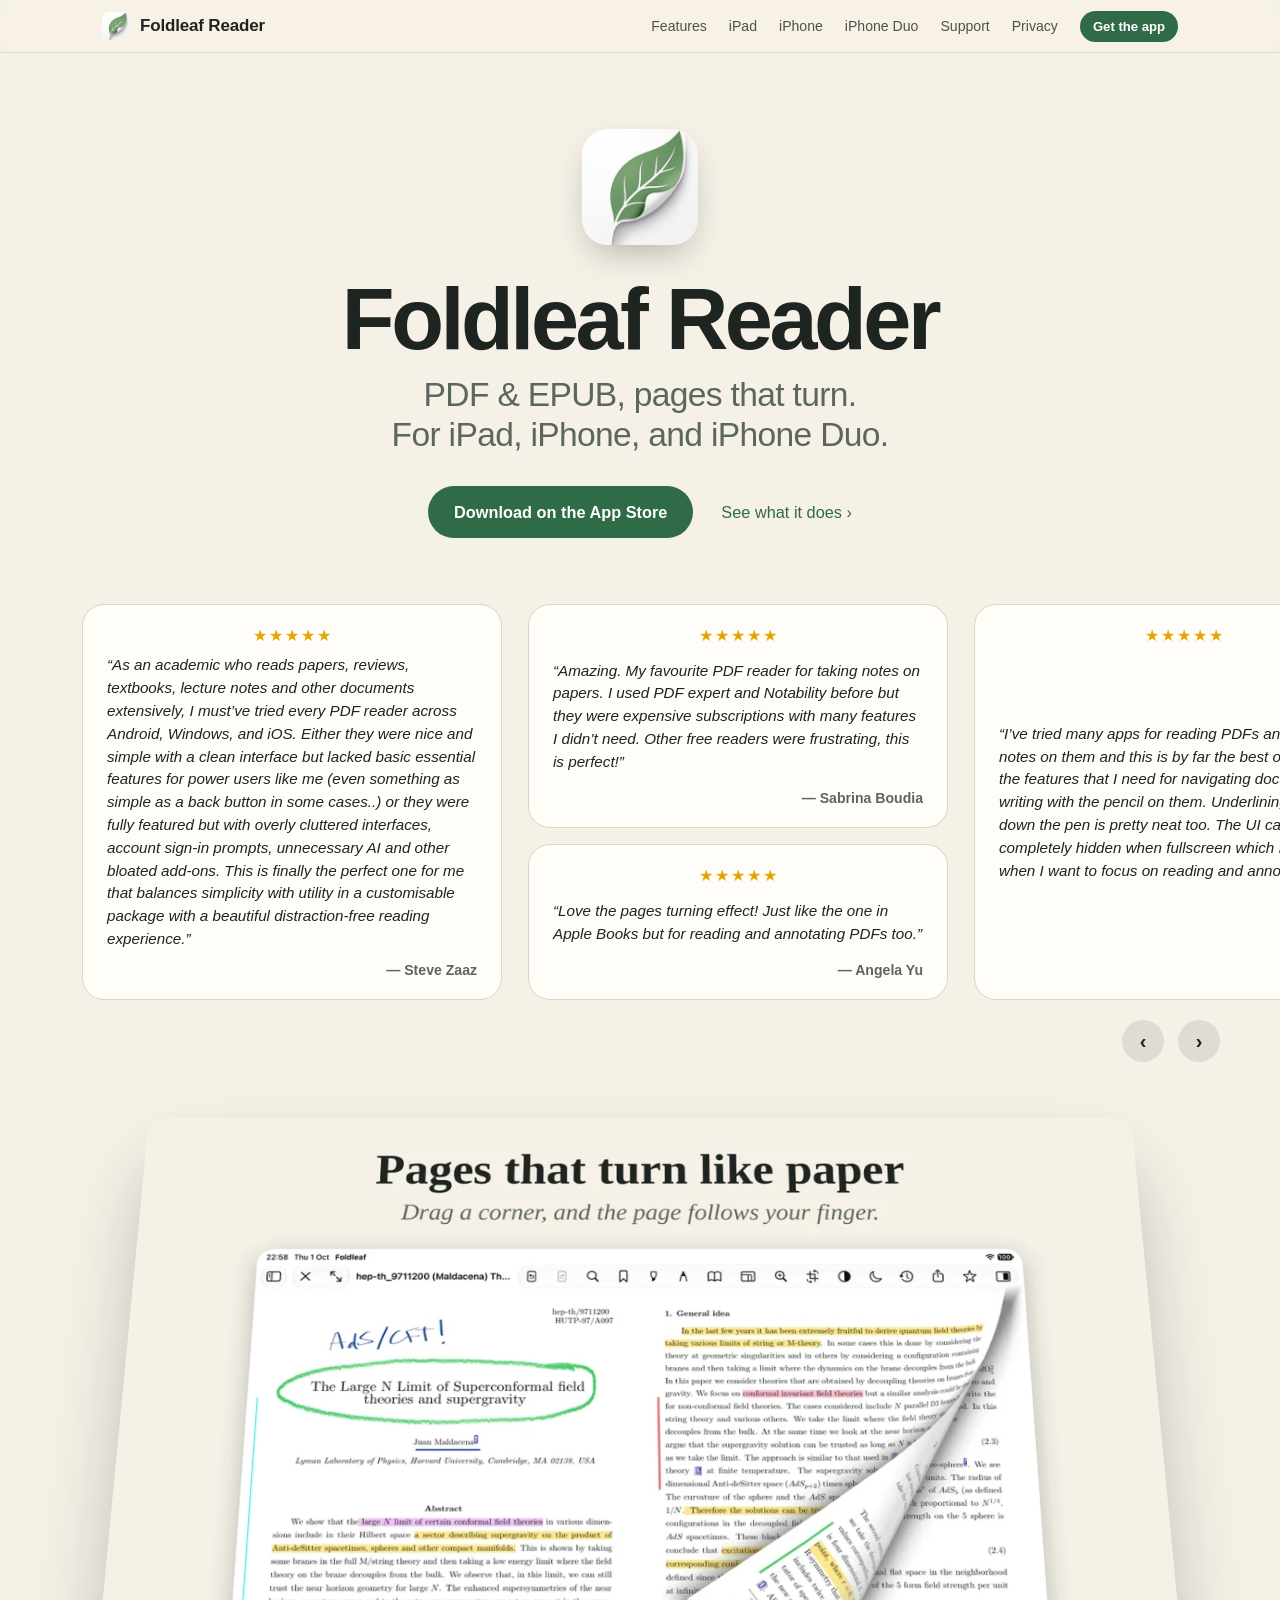
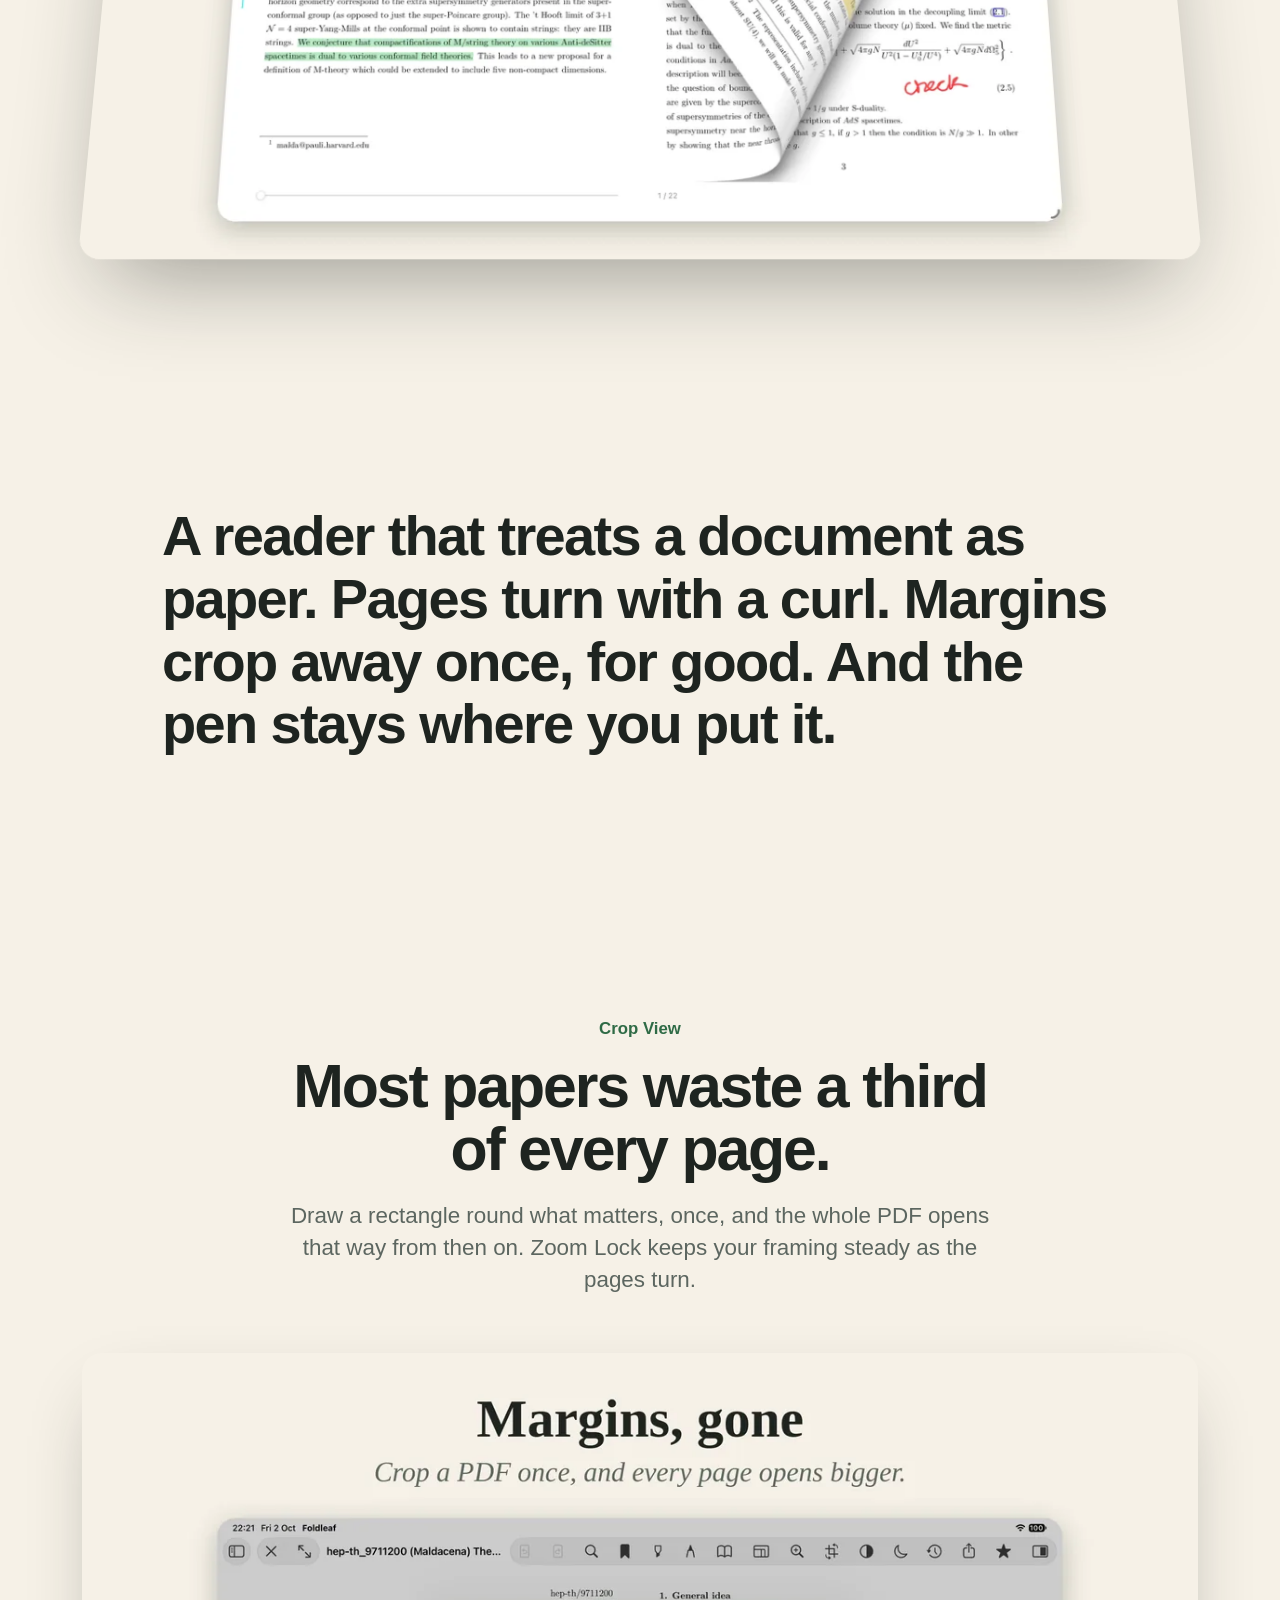
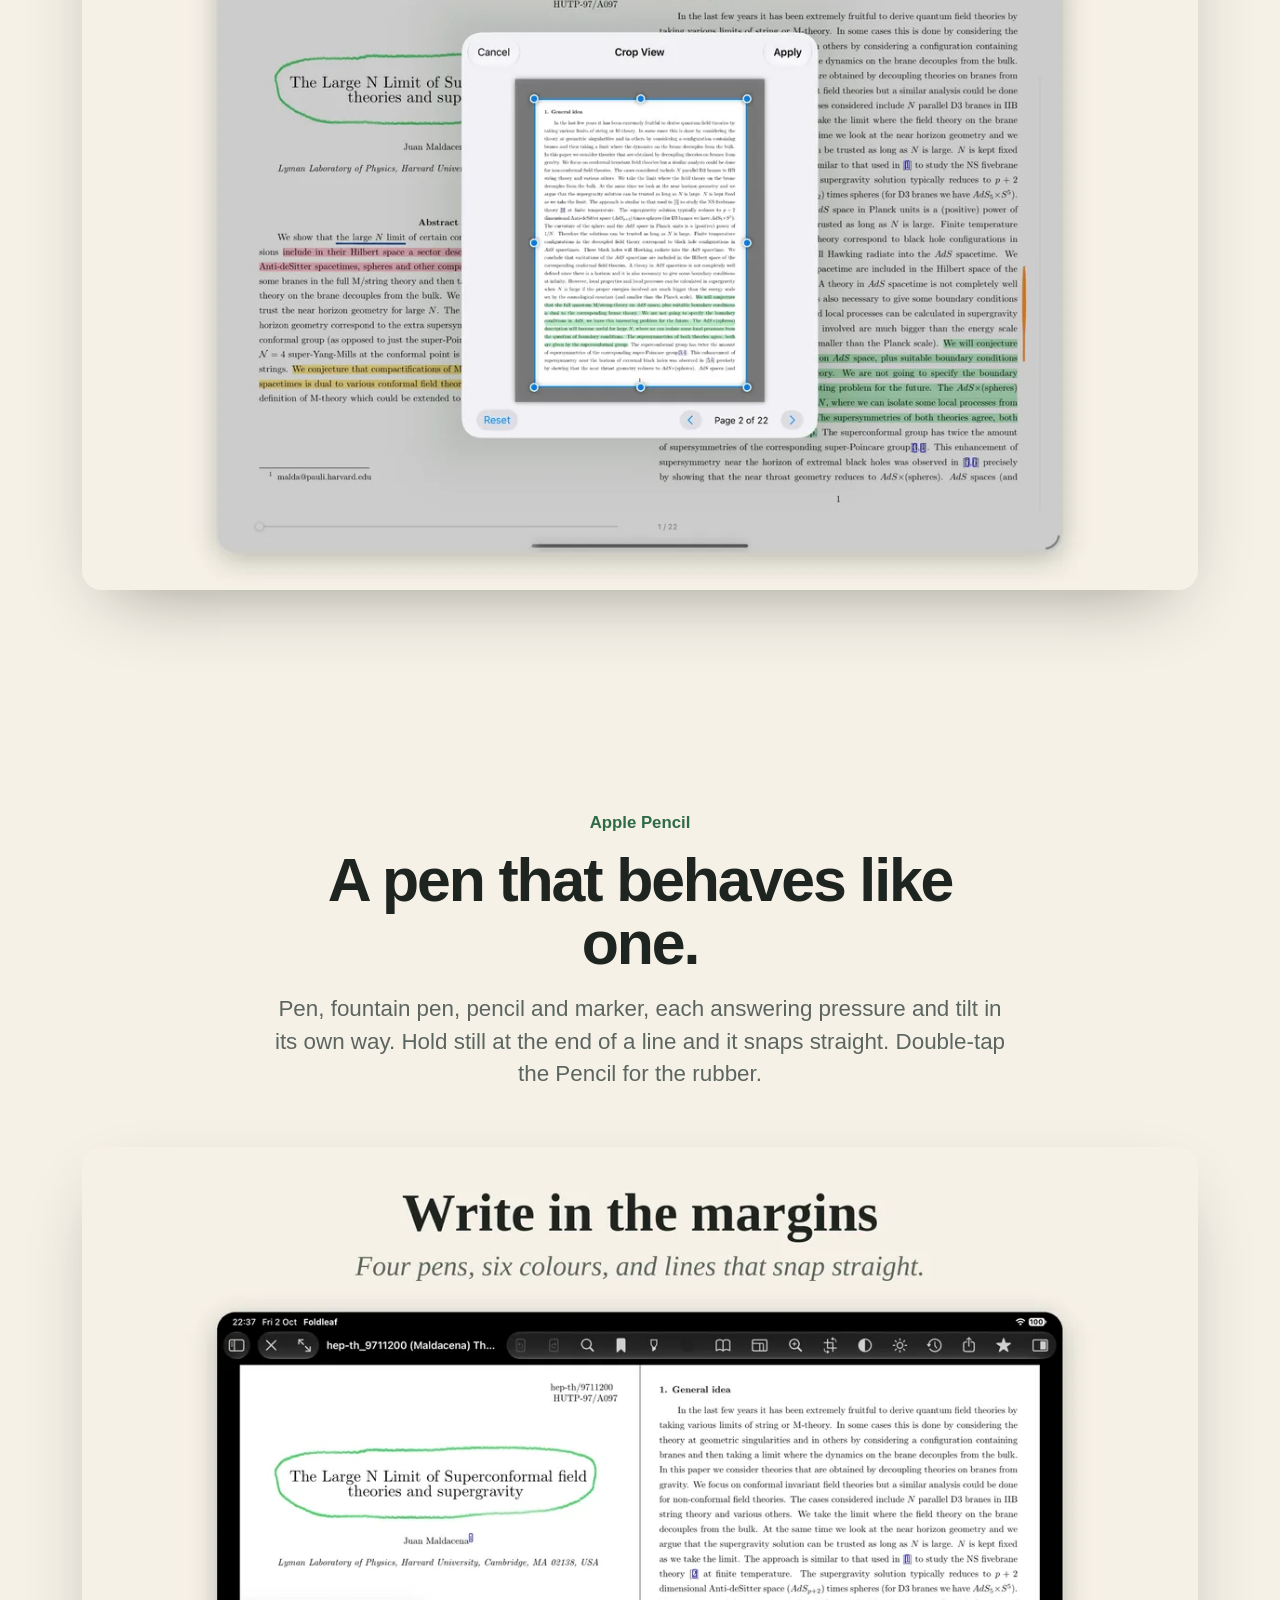
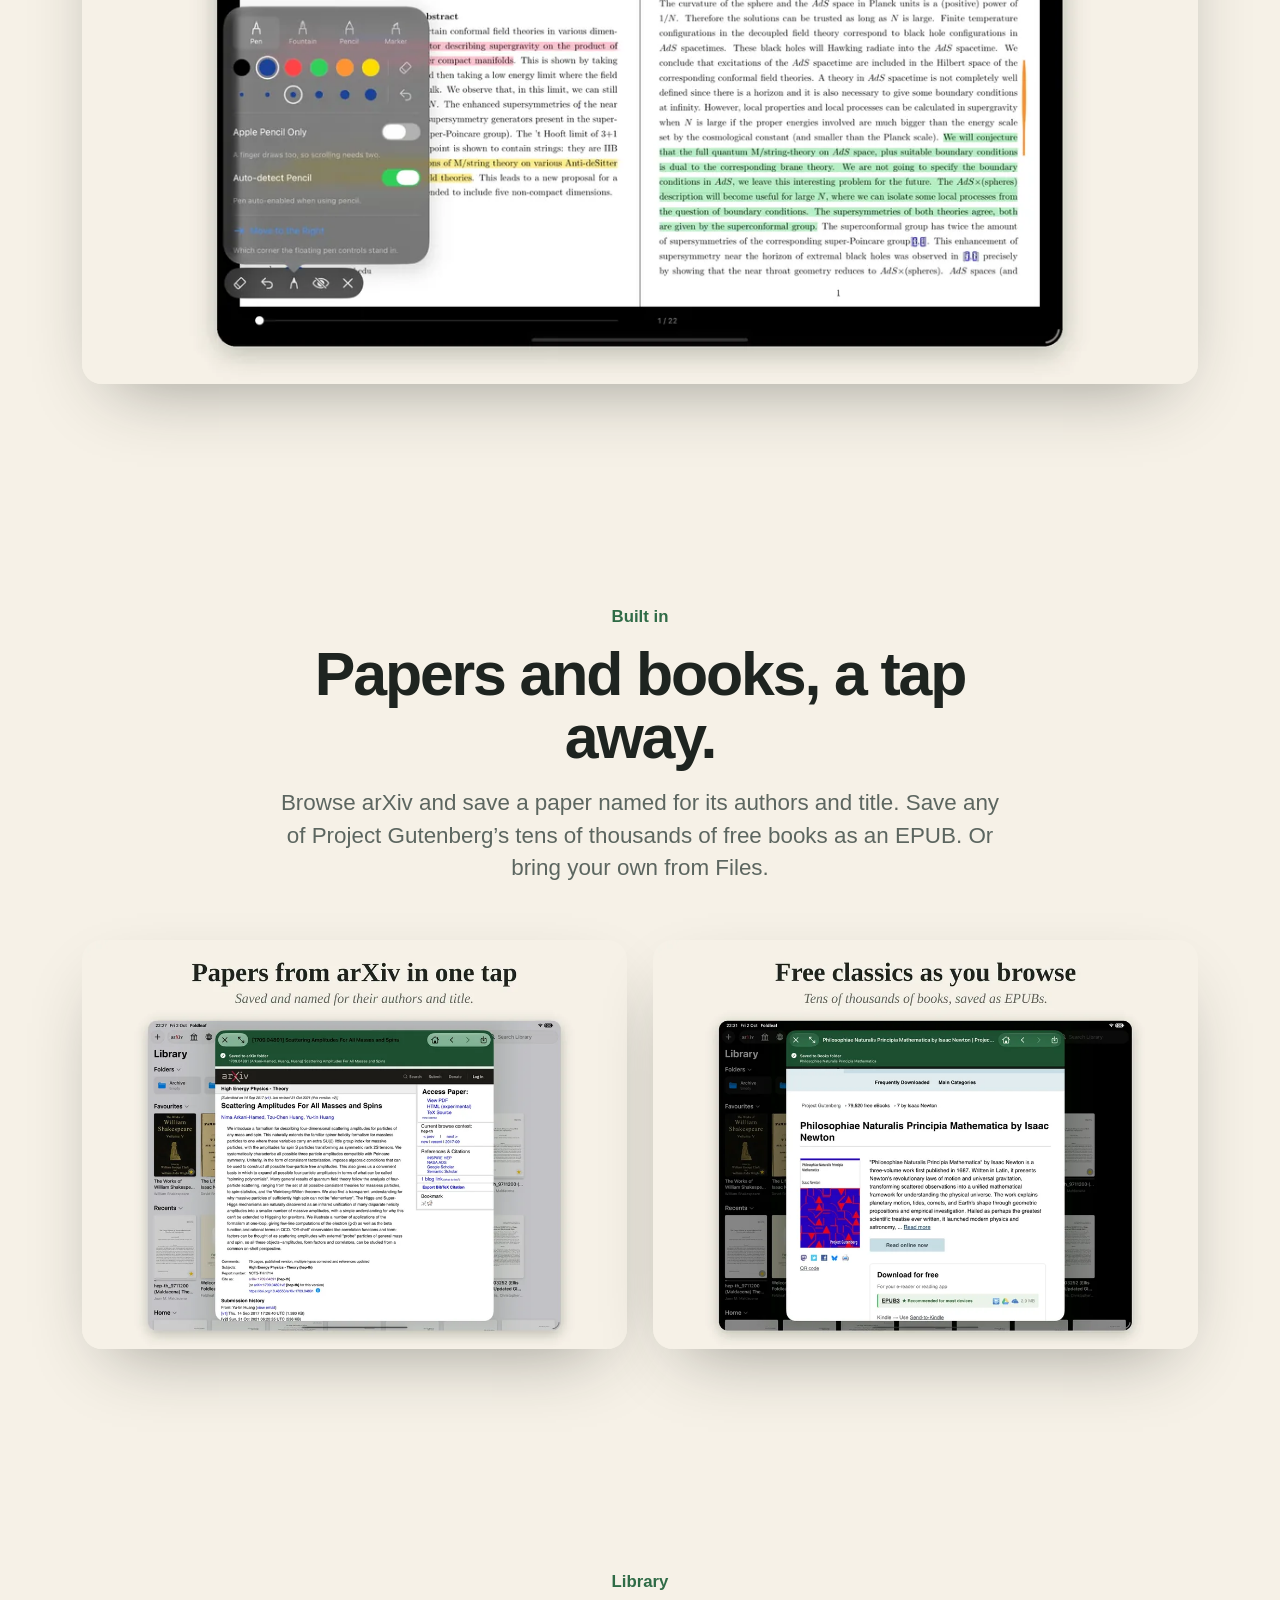
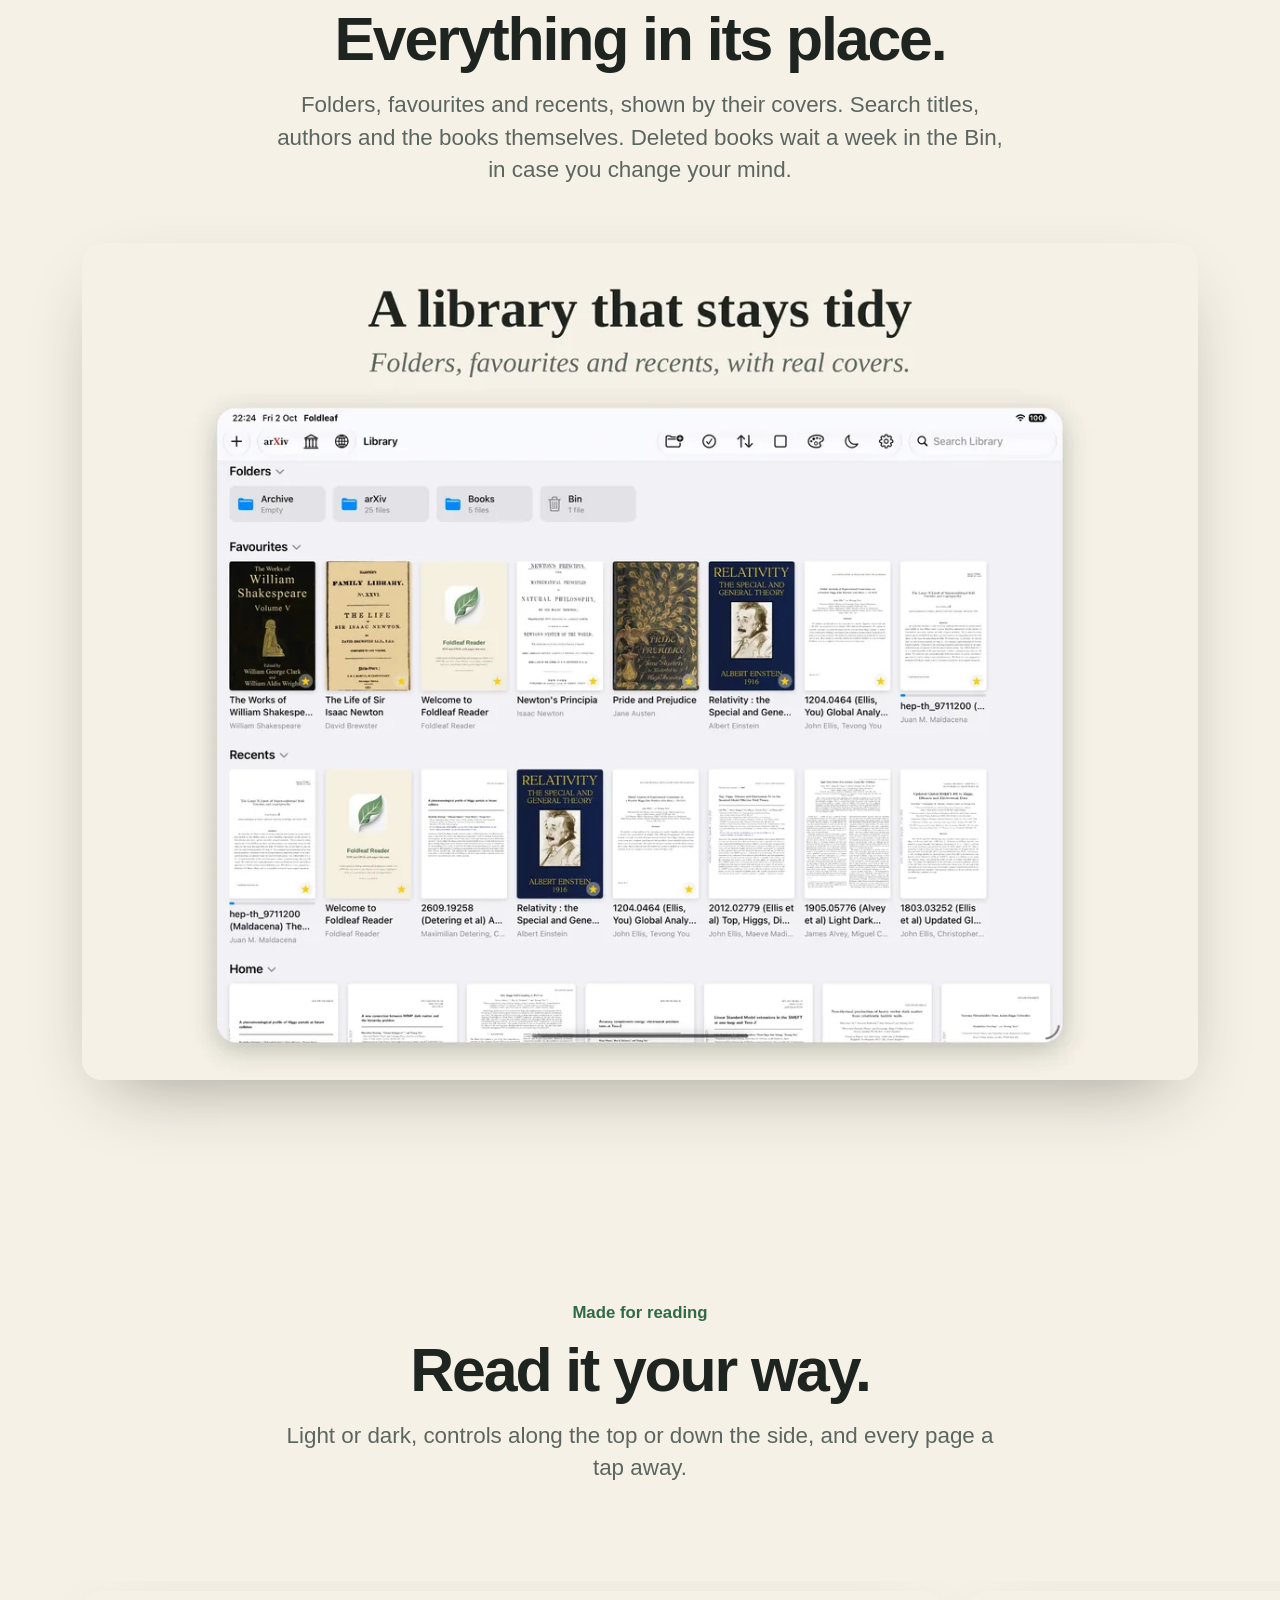
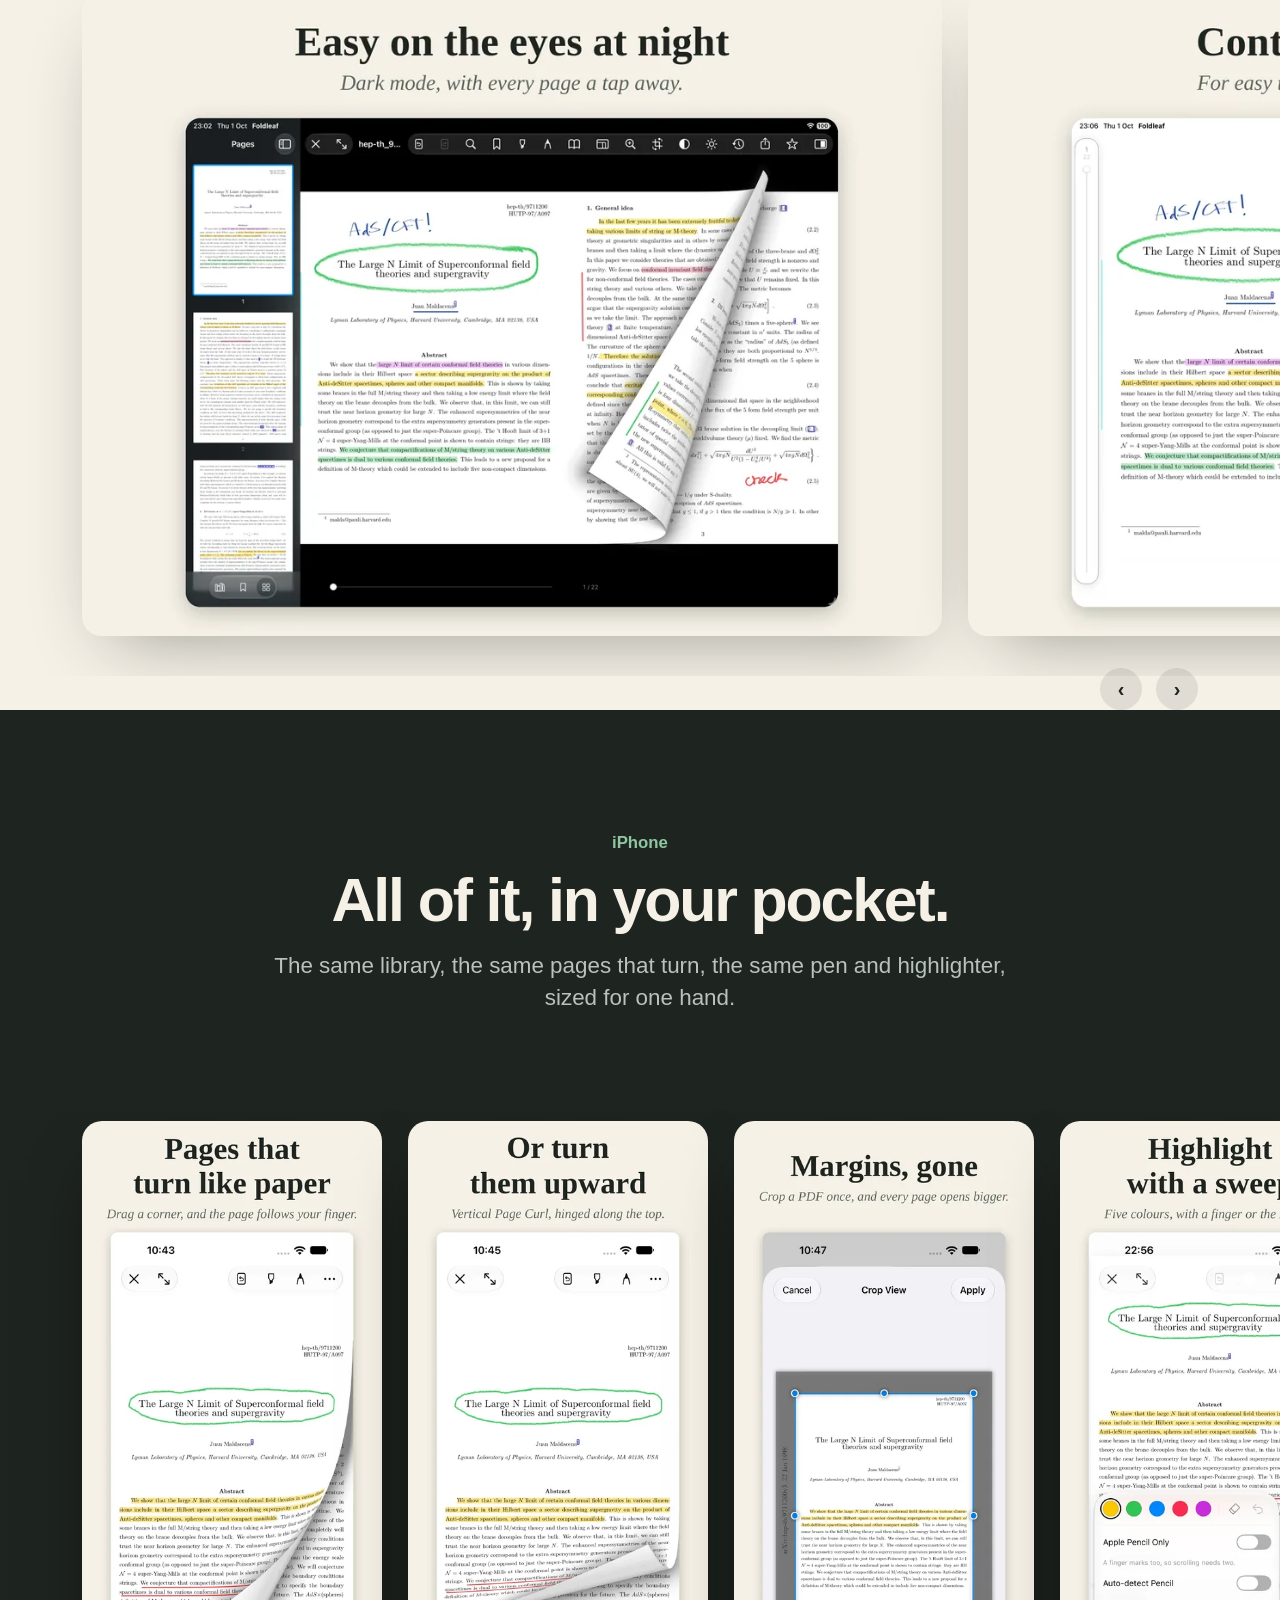
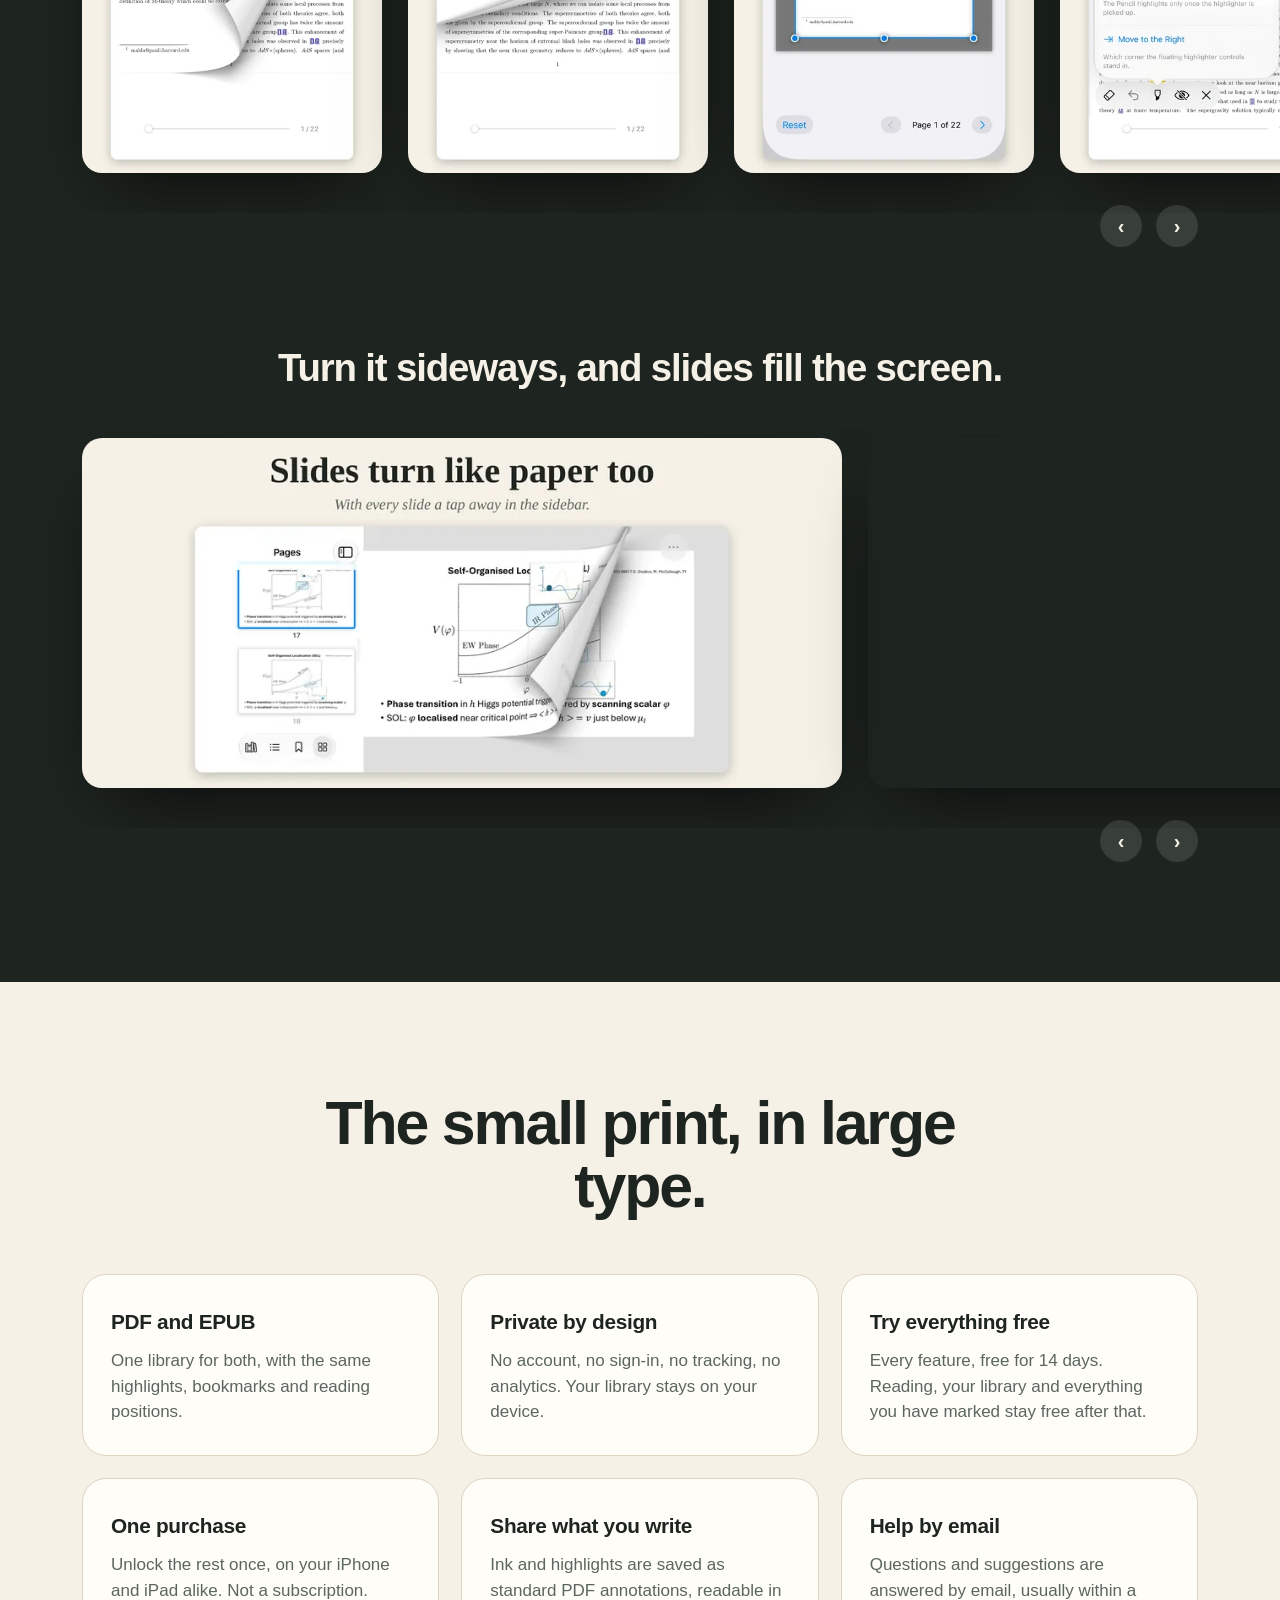
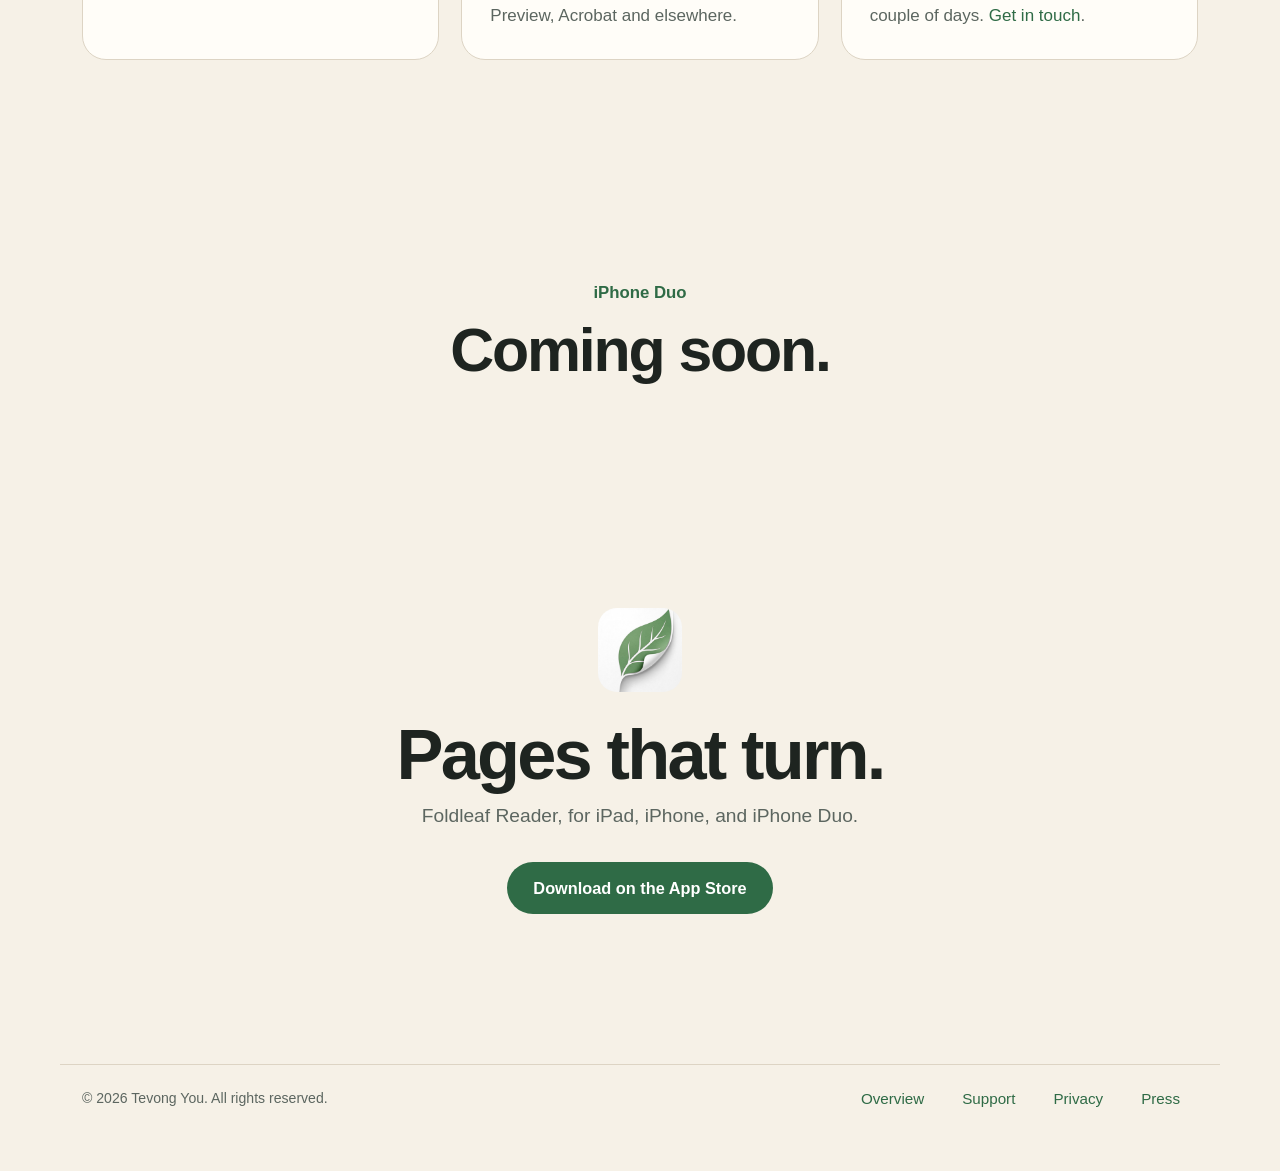
==== index.html @ 942cb6e3 "Philipp's review Co-Authored-By: Claude Opus 5.5 <noreply@anthropic.com> Claude-Session: https://cla" ====
<!doctype html>
<html lang="en-GB">
<head>
<meta charset="utf-8">
<meta name="viewport" content="width=device-width, initial-scale=1">
<title>Foldleaf Reader · PDF &amp; EPUB, pages that turn</title>
<meta name="description" content="A PDF and EPUB reader for iPad, iPhone, and iPhone Duo, with pages that turn like paper, margins cropped away, and a pen and highlighter for the Apple Pencil.">
<link rel="canonical" href="https://foldleafreader.github.io/foldleaf/">
<meta property="og:title" content="Foldleaf Reader">
<meta property="og:description" content="PDF &amp; EPUB, pages that turn. For iPad, iPhone, and iPhone Duo.">
<meta property="og:image" content="images/ipad-page-curl-1200.webp">
<link rel="icon" href="images/favicon.png">
<link rel="apple-touch-icon" href="images/apple-touch-icon.png">
<link rel="stylesheet" href="style.css">
<link rel="stylesheet" href="home.css">
<script>document.documentElement.classList.add("js")</script>
</head>
<body class="home">

<header class="topbar">
<div class="inner">
<a class="brand" href="index.html" aria-label="Foldleaf Reader"><img src="images/icon-256.png" alt="" width="28" height="28"><span>Foldleaf Reader</span></a>
<nav>
<a class="wide" href="#features">Features</a>
<a class="wide" href="#ipad">iPad</a>
<a class="wide" href="#iphone">iPhone</a>
<a class="wide" href="#iphone-duo">iPhone Duo</a>
<a href="support.html">Support</a>
<a href="privacy.html">Privacy</a>
<a class="pill" href="https://apps.apple.com/app/foldleaf-reader/id6816127382">Get the app</a>
</nav>
</div>
</header>

<main>

<section class="hero">
<img class="icon reveal" src="images/icon-256.png" alt="" width="116" height="116">
<h1 class="reveal" style="--i:1">Foldleaf Reader</h1>
<p class="tagline reveal" style="--i:2">PDF &amp; EPUB, pages that turn.<br>For iPad, iPhone, and iPhone Duo.</p>
<div class="actions reveal" style="--i:3"><a class="button" href="https://apps.apple.com/app/foldleaf-reader/id6816127382">Download on the App Store</a><a class="more" href="#features">See what it does</a></div>
<div class="gallery reviews" id="reviews" aria-label="Reviews">
<div class="review-col">
<figure class="review reveal" style="--i:0">
<p class="stars" role="img" aria-label="5 out of 5 stars">★★★★★</p>
<blockquote><p>“As an academic who reads papers, reviews, textbooks, lecture notes and other documents extensively, I must’ve tried every PDF reader across Android, Windows, and iOS. Either they were nice and simple with a clean interface but lacked basic essential features for power users like me (even something as simple as a back button in some cases..) or they were fully featured but with overly cluttered interfaces, account sign-in prompts, unnecessary AI and other bloated add-ons. This is finally the perfect one for me that balances simplicity with utility in a customisable package with a beautiful distraction-free reading experience.”</p></blockquote>
<figcaption>Steve Zaaz</figcaption>
</figure>
</div>
<div class="review-col stacked">
<figure class="review reveal" style="--i:1">
<p class="stars" role="img" aria-label="5 out of 5 stars">★★★★★</p>
<blockquote><p>“Amazing. My favourite PDF reader for taking notes on papers. I used PDF expert and Notability before but they were expensive subscriptions with many features I didn’t need. Other free readers were frustrating, this is perfect!”</p></blockquote>
<figcaption>Sabrina Boudia</figcaption>
</figure>
<figure class="review reveal" style="--i:2">
<p class="stars" role="img" aria-label="5 out of 5 stars">★★★★★</p>
<blockquote><p>“Love the pages turning effect! Just like the one in Apple Books but for reading and annotating PDFs too.”</p></blockquote>
<figcaption>Angela Yu</figcaption>
</figure>
</div>
<div class="review-col">
<figure class="review reveal" style="--i:1">
<p class="stars" role="img" aria-label="5 out of 5 stars">★★★★★</p>
<blockquote><p>“I’ve tried many apps for reading PDFs and taking notes on them and this is by far the best one. It has all the features that I need for navigating documents and writing with the pencil on them. Underlining by holding down the pen is pretty neat too. The UI can be completely hidden when fullscreen which I appreciate when I want to focus on reading and annotating.”</p></blockquote>
<figcaption>Philipp</figcaption>
</figure>
</div>
<div class="review-col lone">
<figure class="review reveal" style="--i:0">
<p class="stars" role="img" aria-label="5 out of 5 stars">★★★★★</p>
<blockquote lang="fr"><p>“Génial, j’adore lire dessus !”</p></blockquote>
<figcaption>Vanessa Lerude</figcaption>
</figure>
</div>
</div>
<div class="paddles"><button data-for="reviews" data-dir="-1" aria-label="Previous reviews">&#x2039;</button><button data-for="reviews" data-dir="1" aria-label="Next reviews">&#x203A;</button></div>
<div class="stage" id="ipad"><img class="" src="images/ipad-page-curl-2000.webp" srcset="images/ipad-page-curl-1200.webp 1200w, images/ipad-page-curl-2000.webp 2000w" sizes="(max-width: 1160px) 100vw, 1116px" width="2752" height="2064" alt="A paper on iPad, its page curling over with handwriting and highlights on it." fetchpriority="high" decoding="async"></div>
</section>

<section class="statement" aria-label="In short"><p><span class="w">A</span> <span class="w">reader</span> <span class="w">that</span> <span class="w">treats</span> <span class="w">a</span> <span class="w">document</span> <span class="w">as</span> <span class="w">paper.</span> <span class="w">Pages</span> <span class="w">turn</span> <span class="w">with</span> <span class="w">a</span> <span class="w">curl.</span> <span class="w">Margins</span> <span class="w">crop</span> <span class="w">away</span> <span class="w">once,</span> <span class="w">for</span> <span class="w">good.</span> <span class="w">And</span> <span class="w">the</span> <span class="w">pen</span> <span class="w">stays</span> <span class="w">where</span> <span class="w">you</span> <span class="w">put</span> <span class="w">it.</span></p></section>

<section class="section" id="features">
<div class="head reveal">
<p class="eyebrow">Crop View</p>
<h2>Most papers waste a third of every page.</h2>
<p class="lead">Draw a rectangle round what matters, once, and the whole PDF opens that way from then on. Zoom Lock keeps your framing steady as the pages turn.</p>
</div>
<img class="shot reveal" style="--i:0" src="images/ipad-crop-view-2000.webp" srcset="images/ipad-crop-view-1200.webp 1200w, images/ipad-crop-view-2000.webp 2000w" sizes="(max-width: 1160px) 100vw, 1116px" width="2752" height="2064" alt="Crop View on iPad: a rectangle drawn round a page&#x27;s text, its margins outside." loading="lazy" decoding="async">
</section>

<section class="section">
<div class="head reveal">
<p class="eyebrow">Apple Pencil</p>
<h2>A pen that behaves like one.</h2>
<p class="lead">Pen, fountain pen, pencil and marker, each answering pressure and tilt in its own way. Hold still at the end of a line and it snaps straight. Double-tap the Pencil for the rubber.</p>
</div>
<img class="shot reveal" style="--i:0" src="images/ipad-pen-2000.webp" srcset="images/ipad-pen-1200.webp 1200w, images/ipad-pen-2000.webp 2000w" sizes="(max-width: 1160px) 100vw, 1116px" width="2752" height="2064" alt="The pen&#x27;s options on iPad: four pens, six colours and six widths." loading="lazy" decoding="async">
</section>

<section class="section">
<div class="head reveal">
<p class="eyebrow">Built in</p>
<h2>Papers and books, a tap away.</h2>
<p class="lead">Browse arXiv and save a paper named for its authors and title. Save any of Project Gutenberg’s tens of thousands of free books as an EPUB. Or bring your own from Files.</p>
</div>
<div class="two-up">
<img class="shot reveal" style="--i:0" src="images/ipad-arxiv-1600.webp" srcset="images/ipad-arxiv-1000.webp 1000w, images/ipad-arxiv-1600.webp 1600w" sizes="(max-width: 780px) 100vw, 545px" width="2752" height="2064" alt="The arXiv browser on iPad, a paper just saved to the arXiv folder." loading="lazy" decoding="async">
<img class="shot reveal" style="--i:1" src="images/ipad-books-1600.webp" srcset="images/ipad-books-1000.webp 1000w, images/ipad-books-1600.webp 1600w" sizes="(max-width: 780px) 100vw, 545px" width="2752" height="2064" alt="The Project Gutenberg browser on iPad, a book just saved to the Books folder." loading="lazy" decoding="async">
</div>
</section>

<section class="section">
<div class="head reveal">
<p class="eyebrow">Library</p>
<h2>Everything in its place.</h2>
<p class="lead">Folders, favourites and recents, shown by their covers. Search titles, authors and the books themselves. Deleted books wait a week in the Bin, in case you change your mind.</p>
</div>
<img class="shot reveal" style="--i:0" src="images/ipad-library-2000.webp" srcset="images/ipad-library-1200.webp 1200w, images/ipad-library-2000.webp 2000w" sizes="(max-width: 1160px) 100vw, 1116px" width="2752" height="2064" alt="The library on iPad, with folders, favourites and recents shown by their covers." loading="lazy" decoding="async">
</section>

<section class="section" style="padding-bottom: 40px">
<div class="head reveal">
<p class="eyebrow">Made for reading</p>
<h2>Read it your way.</h2>
<p class="lead">Light or dark, controls along the top or down the side, and every page a tap away.</p>
</div>
</section>
<div class="gallery " id="reading">
<figure><img class="shot reveal" style="--i:0" src="images/ipad-dark-1600.webp" srcset="images/ipad-dark-1000.webp 1000w, images/ipad-dark-1600.webp 1600w" sizes="(max-width: 1000px) 84vw, 860px" width="2752" height="2064" alt="A paper in dark mode on iPad, with page thumbnails in the sidebar." loading="lazy" decoding="async"></figure>
<figure><img class="shot reveal" style="--i:1" src="images/ipad-side-controls-1600.webp" srcset="images/ipad-side-controls-1000.webp 1000w, images/ipad-side-controls-1600.webp 1600w" sizes="(max-width: 1000px) 84vw, 860px" width="2752" height="2064" alt="The controls in a column down the side of the page on iPad." loading="lazy" decoding="async"></figure>
<figure><img class="shot reveal" style="--i:2" src="images/ipad-pages-1600.webp" srcset="images/ipad-pages-1000.webp 1000w, images/ipad-pages-1600.webp 1600w" sizes="(max-width: 1000px) 84vw, 860px" width="2752" height="2064" alt="Every page of a paper at a glance, in a grid beside it on iPad." loading="lazy" decoding="async"></figure>
</div>
<div class="paddles"><button data-for="reading" data-dir="-1" aria-label="Previous">&#x2039;</button><button data-for="reading" data-dir="1" aria-label="Next">&#x203A;</button></div>

<section class="band" id="iphone">
<div class="section" style="padding-bottom: 40px">
<div class="head reveal">
<p class="eyebrow">iPhone</p>
<h2>All of it, in your pocket.</h2>
<p class="lead">The same library, the same pages that turn, the same pen and highlighter, sized for one hand.</p>
</div>
</div>
<div class="gallery phones" id="phones">
<figure><img class="shot reveal" style="--i:0" src="images/iphone-page-curl-880.webp" srcset="images/iphone-page-curl-440.webp 440w, images/iphone-page-curl-880.webp 880w" sizes="(max-width: 470px) 64vw, 300px" width="1320" height="2868" alt="A page curling over on iPhone." loading="lazy" decoding="async"></figure>
<figure><img class="shot reveal" style="--i:1" src="images/iphone-vertical-curl-880.webp" srcset="images/iphone-vertical-curl-440.webp 440w, images/iphone-vertical-curl-880.webp 880w" sizes="(max-width: 470px) 64vw, 300px" width="1320" height="2868" alt="A page turning upward like a wall calendar on iPhone." loading="lazy" decoding="async"></figure>
<figure><img class="shot reveal" style="--i:2" src="images/iphone-crop-view-880.webp" srcset="images/iphone-crop-view-440.webp 440w, images/iphone-crop-view-880.webp 880w" sizes="(max-width: 470px) 64vw, 300px" width="1320" height="2868" alt="Crop View on iPhone." loading="lazy" decoding="async"></figure>
<figure><img class="shot reveal" style="--i:3" src="images/iphone-highlighter-880.webp" srcset="images/iphone-highlighter-440.webp 440w, images/iphone-highlighter-880.webp 880w" sizes="(max-width: 470px) 64vw, 300px" width="1320" height="2868" alt="The highlighter&#x27;s five colours on iPhone." loading="lazy" decoding="async"></figure>
<figure><img class="shot reveal" style="--i:4" src="images/iphone-pages-880.webp" srcset="images/iphone-pages-440.webp 440w, images/iphone-pages-880.webp 880w" sizes="(max-width: 470px) 64vw, 300px" width="1320" height="2868" alt="A grid of a paper&#x27;s pages on iPhone." loading="lazy" decoding="async"></figure>
<figure><img class="shot reveal" style="--i:5" src="images/iphone-library-880.webp" srcset="images/iphone-library-440.webp 440w, images/iphone-library-880.webp 880w" sizes="(max-width: 470px) 64vw, 300px" width="1320" height="2868" alt="The library on iPhone." loading="lazy" decoding="async"></figure>
</div>
<div class="paddles"><button data-for="phones" data-dir="-1" aria-label="Previous">&#x2039;</button><button data-for="phones" data-dir="1" aria-label="Next">&#x203A;</button></div>
<div class="sideways">
<h3 class="reveal">Turn it sideways, and slides fill the screen.</h3>
</div>
<div class="gallery wide" id="sideways">
<figure><img class="shot reveal" style="--i:0" src="images/iphone-slides-1500.webp" srcset="images/iphone-slides-900.webp 900w, images/iphone-slides-1500.webp 1500w" sizes="(max-width: 900px) 84vw, 760px" width="2868" height="1320" alt="Lecture slides turning like paper on iPhone held sideways." loading="lazy" decoding="async"></figure>
<figure><img class="shot reveal" style="--i:1" src="images/iphone-sidebar-1500.webp" srcset="images/iphone-sidebar-900.webp 900w, images/iphone-sidebar-1500.webp 1500w" sizes="(max-width: 900px) 84vw, 760px" width="2868" height="1320" alt="Thumbnails beside a slide on iPhone held sideways." loading="lazy" decoding="async"></figure>
<figure><img class="shot reveal" style="--i:2" src="images/iphone-fullscreen-1500.webp" srcset="images/iphone-fullscreen-900.webp 900w, images/iphone-fullscreen-1500.webp 1500w" sizes="(max-width: 900px) 84vw, 760px" width="2868" height="1320" alt="A slide in fullscreen on iPhone, with a small cluster of controls." loading="lazy" decoding="async"></figure>
</div>
<div class="paddles"><button data-for="sideways" data-dir="-1" aria-label="Previous">&#x2039;</button><button data-for="sideways" data-dir="1" aria-label="Next">&#x203A;</button></div>
</section>

<section class="section">
<div class="head reveal">
<h2>The small print, in large type.</h2>
</div>
<div class="facts">
<div class="fact reveal"><h3>PDF and EPUB</h3><p>One library for both, with the same highlights, bookmarks and reading positions.</p></div>
<div class="fact reveal" style="--i:1"><h3>Private by design</h3><p>No account, no sign-in, no tracking, no analytics. Your library stays on your device.</p></div>
<div class="fact reveal" style="--i:2"><h3>Try everything free</h3><p>Every feature, free for 14 days. Reading, your library and everything you have marked stay free after that.</p></div>
<div class="fact reveal"><h3>One purchase</h3><p>Unlock the rest once, on your iPhone and iPad alike. Not a subscription.</p></div>
<div class="fact reveal" style="--i:1"><h3>Share what you write</h3><p>Ink and highlights are saved as standard PDF annotations, readable in Preview, Acrobat and elsewhere.</p></div>
<div class="fact reveal" style="--i:2"><h3>Help by email</h3><p>Questions and suggestions are answered by email, usually within a couple of days. <a href="support.html">Get in touch</a>.</p></div>
</div>
</section>

<section class="section" id="iphone-duo">
<div class="head reveal">
<p class="eyebrow">iPhone Duo</p>
<h2>Coming soon.</h2>
</div>
</section>

<section class="finale" id="get">
<img class="icon reveal" src="images/icon-256.png" alt="" width="84" height="84">
<h2 class="reveal" style="--i:1">Pages that turn.</h2>
<p class="reveal" style="--i:2">Foldleaf Reader, for iPad, iPhone, and iPhone Duo.</p>
<div class="actions reveal" style="--i:3"><a class="button" href="https://apps.apple.com/app/foldleaf-reader/id6816127382">Download on the App Store</a></div>
</section>

</main>

<footer class="home-footer">
<p>© 2026 Tevong You. All rights reserved.</p>
<nav><a href="index.html">Overview</a><a href="support.html">Support</a><a href="privacy.html">Privacy</a><a href="press.html">Press</a></nav>
</footer>

<script>
(() => {
  const still = matchMedia("(prefers-reduced-motion: reduce)").matches;

  // Each piece rises into place the first time it comes into view.
  const pieces = document.querySelectorAll(".reveal");
  if (still || !("IntersectionObserver" in window)) {
    pieces.forEach(p => p.classList.add("in"));
  } else {
    const seen = new IntersectionObserver(entries => {
      for (const e of entries) if (e.isIntersecting) { e.target.classList.add("in"); seen.unobserve(e.target); }
    }, { rootMargin: "0px 0px -8% 0px", threshold: 0.1 });
    pieces.forEach(p => seen.observe(p));
  }

  // The galleries' buttons, and none under a gallery that fits across.
  // One item along, its left edge where the row begins: a fraction of the
  // gallery's width overshot the next item and left it cut off.
  document.querySelectorAll(".paddles button").forEach(b => b.addEventListener("click", () => {
    const g = document.getElementById(b.dataset.for);
    const dir = Number(b.dataset.dir);
    const start = g.getBoundingClientRect().left + (parseFloat(getComputedStyle(g).scrollPaddingLeft) || 0);
    const items = [...g.children].map(c => c.getBoundingClientRect().left - start);
    const next = dir > 0 ? items.find(x => x > 2) : items.reverse().find(x => x < -2);
    if (next !== undefined) g.scrollBy({ left: next, behavior: still ? "auto" : "smooth" });
  }));
  const fitted = () => document.querySelectorAll(".paddles").forEach(p => {
    const g = document.getElementById(p.querySelector("button").dataset.for);
    p.hidden = g.scrollWidth <= g.clientWidth + 1;
  });
  fitted();
  addEventListener("resize", fitted);

  if (still) return;
  const clamp = v => Math.min(1, Math.max(0, v));
  const ipad = document.querySelector(".stage img");
  const words = [...document.querySelectorAll(".statement .w")];
  const statement = document.querySelector(".statement");
  let queued = false;
  const frame = () => {
    queued = false;
    const vh = innerHeight;
    // The iPad lies back, then sits up as it nears the top of the window.
    if (ipad) {
      const top = ipad.parentElement.getBoundingClientRect().top;
      const p = clamp(1 - (top - vh * 0.1) / (vh * 0.65));
      ipad.style.transform = `rotateX(${(1 - p) * 18}deg) scale(${0.88 + 0.12 * p})`;
    }
    // The sentence lights up as it passes through the middle of the window.
    if (statement) {
      const r = statement.getBoundingClientRect();
      const p = clamp((vh * 0.78 - r.top) / (r.height * 0.75));
      const lit = Math.round(p * words.length);
      words.forEach((w, i) => w.classList.toggle("lit", i < lit));
    }
  };
  const ask = () => { if (!queued) { queued = true; requestAnimationFrame(frame); } };
  addEventListener("scroll", ask, { passive: true });
  addEventListener("resize", ask);
  frame();
})();
</script>
</body>
</html>
---- style.css ----
/* Written by scripts/site.py. The app's own colours: paper, ink and the
   leaf's green, light and dark, in one stylesheet for three pages. */
:root {
  --paper: #f6f1e7;
  --ink: #1e2420;
  --muted: #5c6660;
  --leaf: #2f6b46;
  --line: #ddd4c4;
  --card: #fffdf8;
}
@media (prefers-color-scheme: dark) {
  :root {
    --paper: #12150f;
    --ink: #ece7dc;
    --muted: #9aa49c;
    --leaf: #7bb38d;
    --line: #2a2f27;
    --card: #191d16;
  }
}
* { box-sizing: border-box; }
body {
  margin: 0;
  padding: 0 16px 96px;
  background: var(--paper);
  color: var(--ink);
  font: 17px/1.6 -apple-system, BlinkMacSystemFont, "Segoe UI", Roboto, Helvetica, Arial, sans-serif;
  -webkit-text-size-adjust: 100%;
}
main, header, footer { max-width: 42rem; margin: 0 auto; }
header { padding: 56px 0 8px; }
a { color: var(--leaf); }
h1 { font-size: 2rem; line-height: 1.2; margin: 0 0 8px; letter-spacing: -0.02em; }
h2 { font-size: 1.25rem; margin: 40px 0 8px; letter-spacing: -0.01em; }
h3 { font-size: 1rem; margin: 28px 0 4px; }
p, li { color: var(--ink); }
.lede { font-size: 1.15rem; color: var(--muted); margin-top: 0; }
.muted { color: var(--muted); }
nav { margin: 24px 0 0; font-size: 0.95rem; }
nav a { margin-right: 18px; }
.card {
  background: var(--card);
  border: 1px solid var(--line);
  border-radius: 14px;
  padding: 18px 20px;
  margin: 24px 0;
}
.card p:first-child { margin-top: 0; }
.card p:last-child { margin-bottom: 0; }
ul { padding-left: 1.2em; }
li { margin: 6px 0; }
mark.todo {
  background: #ffdede;
  color: #8c1d1d;
  padding: 1px 6px;
  border-radius: 5px;
  font-size: 0.9em;
}
@media (prefers-color-scheme: dark) {
  mark.todo { background: #4a1f1f; color: #ffc9c9; }
}
footer {
  margin-top: 64px;
  padding-top: 20px;
  border-top: 1px solid var(--line);
  font-size: 0.9rem;
  color: var(--muted);
}
---- home.css ----
/* Written by scripts/site.py. The home page: a product page that unfolds as
   it is scrolled, in the same paper, ink and leaf as the other pages. */
body.home { padding: 0; overflow-x: hidden; }
/* Wider than the other pages, which keep to a column of text. */
.home main, .home header.topbar { max-width: none; margin: 0; padding: 0; }
.home a { text-decoration: none; }
.home img { display: block; max-width: 100%; height: auto; }

/* The bar along the top, which the page slides under. */
.topbar {
  position: sticky; top: 0; z-index: 10;
  background: color-mix(in srgb, var(--paper) 78%, transparent);
  -webkit-backdrop-filter: saturate(180%) blur(20px);
  backdrop-filter: saturate(180%) blur(20px);
  border-bottom: 1px solid color-mix(in srgb, var(--line) 70%, transparent);
}
.topbar .inner {
  max-width: 1120px; margin: 0 auto; padding: 0 22px; height: 52px;
  display: flex; align-items: center; gap: 22px;
}
.brand { display: flex; align-items: center; gap: 10px; color: var(--ink); font-weight: 600; letter-spacing: -0.01em; }
.brand img { width: 28px; height: 28px; border-radius: 7px; }
.topbar nav { margin: 0 0 0 auto; display: flex; align-items: center; gap: 22px; font-size: 0.88rem; }
.topbar nav a { color: var(--ink); opacity: 0.78; margin: 0; }
.topbar nav a:hover { opacity: 1; }
.topbar nav a.pill { opacity: 1; color: #fff; }
@media (max-width: 860px) { .topbar nav a.wide { display: none; } }
/* What the bar's links go to, clear of the bar as they come to rest. */
.home [id] { scroll-margin-top: 64px; }
@media (max-width: 480px) { .brand span { display: none; } .topbar nav { gap: 16px; } }

/* Buttons. */
.pill, .button {
  display: inline-block; border-radius: 980px; font-weight: 600; white-space: nowrap;
  background: var(--leaf); color: #fff;
}
.pill { padding: 5px 13px; font-size: 0.82rem; }
.button { padding: 13px 26px; font-size: 1.02rem; }
@media (prefers-color-scheme: dark) { .pill, .button, .topbar nav a.pill { color: #12150f; } }
.soon { background: transparent; color: var(--ink); box-shadow: inset 0 0 0 1.5px var(--line); }
.more { color: var(--leaf); font-weight: 500; font-size: 1.02rem; }
.more::after { content: " \203A"; }
.actions { display: flex; flex-wrap: wrap; align-items: center; justify-content: center; gap: 18px 28px; margin-top: 30px; }

/* The opening: the icon, the name, and an iPad that tips up as you scroll. */
.hero { text-align: center; padding: 76px 22px 0; }
.hero .icon { width: 116px; height: 116px; margin: 0 auto; border-radius: 26px; box-shadow: 0 14px 34px -10px rgba(30, 36, 32, 0.35); }
.hero h1 { font-size: clamp(2.8rem, 8vw, 5.4rem); line-height: 1.02; letter-spacing: -0.04em; margin: 30px 0 12px; }
.hero .tagline { font-size: clamp(1.35rem, 3.4vw, 2.1rem); line-height: 1.2; letter-spacing: -0.02em; color: var(--muted); font-weight: 500; margin: 0; }
.stage { perspective: 1800px; max-width: 1160px; margin: 56px auto 0; padding: 0 22px; }
.stage img { width: 100%; border-radius: 22px; transform-origin: 50% 0; box-shadow: 0 40px 90px -30px rgba(30, 36, 32, 0.45); }

/* A sentence that lights up word by word as it passes. */
.statement {
  max-width: 1000px; margin: 0 auto; padding: 150px 22px;
  font-size: clamp(1.9rem, 4.6vw, 3.5rem); line-height: 1.12; letter-spacing: -0.03em; font-weight: 700;
}
.statement p { margin: 0; color: var(--ink); }
.js .statement .w { opacity: 0.16; transition: opacity 0.25s linear; }
.js .statement .w.lit { opacity: 1; }

/* The sections. */
.section { max-width: 1160px; margin: 0 auto; padding: 110px 22px; }
.head { text-align: center; max-width: 46rem; margin: 0 auto 56px; }
.eyebrow { color: var(--leaf); font-weight: 600; font-size: 1.05rem; margin: 0 0 12px; }
.head h2 { font-size: clamp(2.1rem, 5.4vw, 3.8rem); line-height: 1.04; letter-spacing: -0.035em; margin: 0 0 18px; }
.head p.lead { font-size: clamp(1.1rem, 2.1vw, 1.4rem); line-height: 1.45; color: var(--muted); margin: 0; }
.shot { width: 100%; border-radius: 20px; box-shadow: 0 28px 70px -30px rgba(30, 36, 32, 0.45); }
.two-up { display: grid; grid-template-columns: 1fr 1fr; gap: 26px; }
@media (max-width: 780px) { .two-up { grid-template-columns: 1fr; } }

/* Galleries that scroll sideways, edge to edge, with buttons beneath. */
.gallery {
  display: flex; gap: 26px; overflow-x: auto; scroll-snap-type: x mandatory;
  padding: 10px max(22px, calc((100vw - 1116px) / 2)) 40px;
  scroll-padding: 0 max(22px, calc((100vw - 1116px) / 2));
  scrollbar-width: none;
}
.gallery::-webkit-scrollbar { display: none; }
.gallery > * { flex: 0 0 min(84vw, 860px); scroll-snap-align: start; margin: 0; }
.gallery.phones > * { flex-basis: min(64vw, 300px); }
.gallery.wide > * { flex-basis: min(84vw, 760px); }
.paddles { display: flex; justify-content: flex-end; gap: 14px; max-width: 1160px; margin: -8px auto 0; padding: 0 22px; }
.paddles button {
  width: 42px; height: 42px; border-radius: 50%; border: 0; cursor: pointer;
  background: color-mix(in srgb, var(--ink) 10%, transparent); color: var(--ink);
  font: 600 1.25rem/1 -apple-system, BlinkMacSystemFont, sans-serif;
}
.paddles button:hover { background: color-mix(in srgb, var(--ink) 16%, transparent); }

/* The iPhone, on a dark band. */
.band { background: #1e2420; color: #f6f1e7; padding: 10px 0 120px; }
.band .head p.lead { color: #b9c2bb; }
.band .eyebrow { color: #8fc5a0; }
.band .paddles button { background: rgba(246, 241, 231, 0.12); color: #f6f1e7; }
.band .shot { box-shadow: 0 30px 70px -30px rgba(0, 0, 0, 0.8); }
.sideways { max-width: 1160px; margin: 90px auto 0; padding: 0 22px; }
.sideways h3 { text-align: center; font-size: clamp(1.6rem, 3.4vw, 2.4rem); letter-spacing: -0.03em; margin: 0 0 30px; }
@media (prefers-color-scheme: dark) { .band { background: #0b0d0a; } }

/* The facts, as cards. */
.facts { display: grid; grid-template-columns: repeat(3, 1fr); gap: 22px; }
@media (max-width: 900px) { .facts { grid-template-columns: 1fr 1fr; } }
@media (max-width: 580px) { .facts { grid-template-columns: 1fr; } }
.fact { background: var(--card); border: 1px solid var(--line); border-radius: 24px; padding: 30px 28px; }
.fact h3 { font-size: 1.3rem; letter-spacing: -0.015em; margin: 0 0 10px; }
.fact p { margin: 0; color: var(--muted); line-height: 1.5; }

/* The close. */
.finale { text-align: center; padding: 60px 22px 150px; }
.finale .icon { width: 84px; height: 84px; margin: 0 auto 26px; border-radius: 19px; }
.finale h2 { font-size: clamp(2.4rem, 6vw, 4.4rem); letter-spacing: -0.04em; line-height: 1.04; margin: 0 0 10px; }
.finale p { color: var(--muted); font-size: 1.2rem; margin: 0; }

/* What readers have said, under the button, before the first picture: a
   gallery of its own, edge to edge out of the opening's margins. */
.hero .gallery.reviews { margin: 56px -22px 0; padding-bottom: 28px; }
.gallery.reviews > .review-col {
  flex-basis: min(84vw, 420px);
  display: flex; flex-direction: column; gap: 16px;
}
.review-col > .review { flex: 1 1 auto; }
/* A short review on its own: as tall as its words, centred in the column. */
.review-col.lone { justify-content: center; }
.review-col.lone > .review { flex: 0 0 auto; }
/* Centred while they all fit across; from the start once they scroll, when
   the margins come to nothing. */
.gallery.reviews > :first-child { margin-left: auto; }
.gallery.reviews > :last-child { margin-right: auto; }
.paddles[hidden] { display: none; }
.hero .paddles { padding: 0; }
.review {
  margin: 0; text-align: left;
  background: var(--card); border: 1px solid var(--line); border-radius: 22px;
  padding: 18px 24px;
  /* A short quote beside a long one: centred in its card, the name still at
     the foot, rather than a gap at the bottom. */
  display: flex; flex-direction: column;
}
.review .stars { color: #e0a800; font-size: 1rem; letter-spacing: 0.12em; padding-left: 0.12em; margin: 0 0 6px; text-align: center; }
.review blockquote { margin: auto 0; font-size: 0.95rem; line-height: 1.5; color: var(--ink); font-style: italic; }
.review blockquote p { margin: 0; }
.review figcaption { margin-top: 8px; color: var(--muted); font-weight: 600; font-size: 0.88rem; text-align: right; }
.review figcaption::before { content: "— "; }
.home-footer {
  max-width: 1160px; margin: 0 auto; padding: 22px 22px 60px; border-top: 1px solid var(--line);
  display: flex; flex-wrap: wrap; justify-content: space-between; gap: 12px;
  font-size: 0.88rem; color: var(--muted);
}
.home-footer p { margin: 0; color: var(--muted); }
.home-footer nav { margin: 0; display: flex; gap: 20px; }

/* Support and Privacy: a heading like the home page's, then a column of text. */
.doc-head { text-align: center; padding: 84px 22px 20px; }
.doc-head h1 { font-size: clamp(2.6rem, 7vw, 4.6rem); line-height: 1.02; letter-spacing: -0.04em; margin: 0 0 18px; }
.doc-head .lede { max-width: 38rem; margin: 0 auto; font-size: clamp(1.15rem, 2.2vw, 1.45rem); line-height: 1.4; color: var(--muted); }
.doc-body { max-width: 46rem; margin: 0 auto; padding: 36px 22px 110px; }
.doc-body h2 { font-size: clamp(1.6rem, 3vw, 2.1rem); letter-spacing: -0.025em; line-height: 1.15; margin: 72px 0 16px; }
.doc-body p, .doc-body li { line-height: 1.65; }
.doc-body a { color: var(--leaf); }
.doc-body a:hover { text-decoration: underline; }
.doc-body a.button { color: #fff; margin: 6px 0 18px; }
.doc-body a.button:hover { text-decoration: none; }
@media (prefers-color-scheme: dark) { .doc-body a.button { color: #12150f; } }
.contact { background: var(--card); border: 1px solid var(--line); border-radius: 28px; padding: 40px 28px 32px; text-align: center; }
.contact p { margin: 0; }
.contact .contact-label { color: var(--leaf); font-weight: 600; }
.contact .contact-address { font-size: clamp(1.3rem, 3.4vw, 1.9rem); font-weight: 600; letter-spacing: -0.02em; margin: 6px 0 22px; overflow-wrap: anywhere; }
.questions { border-bottom: 1px solid var(--line); }
details.q { border-top: 1px solid var(--line); }
details.q summary {
  list-style: none; cursor: pointer; padding: 22px 44px 22px 0; position: relative;
  font-size: 1.18rem; font-weight: 600; letter-spacing: -0.01em;
}
details.q summary::-webkit-details-marker { display: none; }
details.q summary::after {
  content: "+"; position: absolute; right: 4px; top: 50%; transform: translateY(-50%);
  color: var(--leaf); font-size: 1.6rem; font-weight: 400; transition: transform 0.25s ease;
}
details.q[open] summary::after { transform: translateY(-50%) rotate(45deg); }
details.q > p { margin: 0 0 16px; color: var(--ink); }
details.q > p:last-child { margin-bottom: 26px; }
.summary { display: grid; grid-template-columns: repeat(3, 1fr); gap: 16px; margin-bottom: 28px; }
@media (max-width: 680px) { .summary { grid-template-columns: 1fr; } }
.summary > div { background: var(--card); border: 1px solid var(--line); border-radius: 22px; padding: 24px 22px; }
.summary h3 { font-size: 1.1rem; letter-spacing: -0.01em; margin: 0 0 6px; }
.summary p { margin: 0; color: var(--muted); line-height: 1.5; font-size: 0.97rem; }

/* Press: the fact sheet and the images to download. */
.facts-list { margin: 0; border-top: 1px solid var(--line); }
.facts-list > div { display: grid; grid-template-columns: 11rem 1fr; gap: 16px; padding: 14px 0; border-bottom: 1px solid var(--line); }
@media (max-width: 560px) { .facts-list > div { grid-template-columns: 1fr; gap: 2px; } }
.facts-list dt { font-weight: 600; }
.facts-list dd { margin: 0; color: var(--ink); line-height: 1.55; }
.press-icon { display: flex; align-items: center; gap: 22px; }
.press-icon img { width: 96px; height: 96px; border-radius: 22px; box-shadow: 0 10px 26px -10px rgba(30, 36, 32, 0.4); }
.press-grid { display: grid; grid-template-columns: repeat(2, 1fr); gap: 16px; }
.press-grid.phones { grid-template-columns: repeat(3, 1fr); align-items: start; }
.press-grid a { display: block; }
.press-grid img { width: 100%; border-radius: 12px; box-shadow: 0 12px 30px -16px rgba(30, 36, 32, 0.45); transition: transform 0.2s ease; }
.press-grid a:hover img { transform: translateY(-3px); }

/* What appears as it scrolls into view. Without script, or with motion
   reduced, everything is simply there. */
.js .reveal {
  opacity: 0; transform: translateY(56px);
  transition: opacity 1.1s cubic-bezier(0.2, 0.65, 0.2, 1), transform 1.1s cubic-bezier(0.2, 0.65, 0.2, 1);
  transition-delay: calc(var(--i, 0) * 110ms);
}
.js .reveal.in { opacity: 1; transform: none; }
@media (prefers-reduced-motion: reduce) {
  .js .reveal { opacity: 1; transform: none; transition: none; }
  .js .statement .w { opacity: 1; }
  .stage img { transform: none !important; }
  .gallery { scroll-behavior: auto; }
}
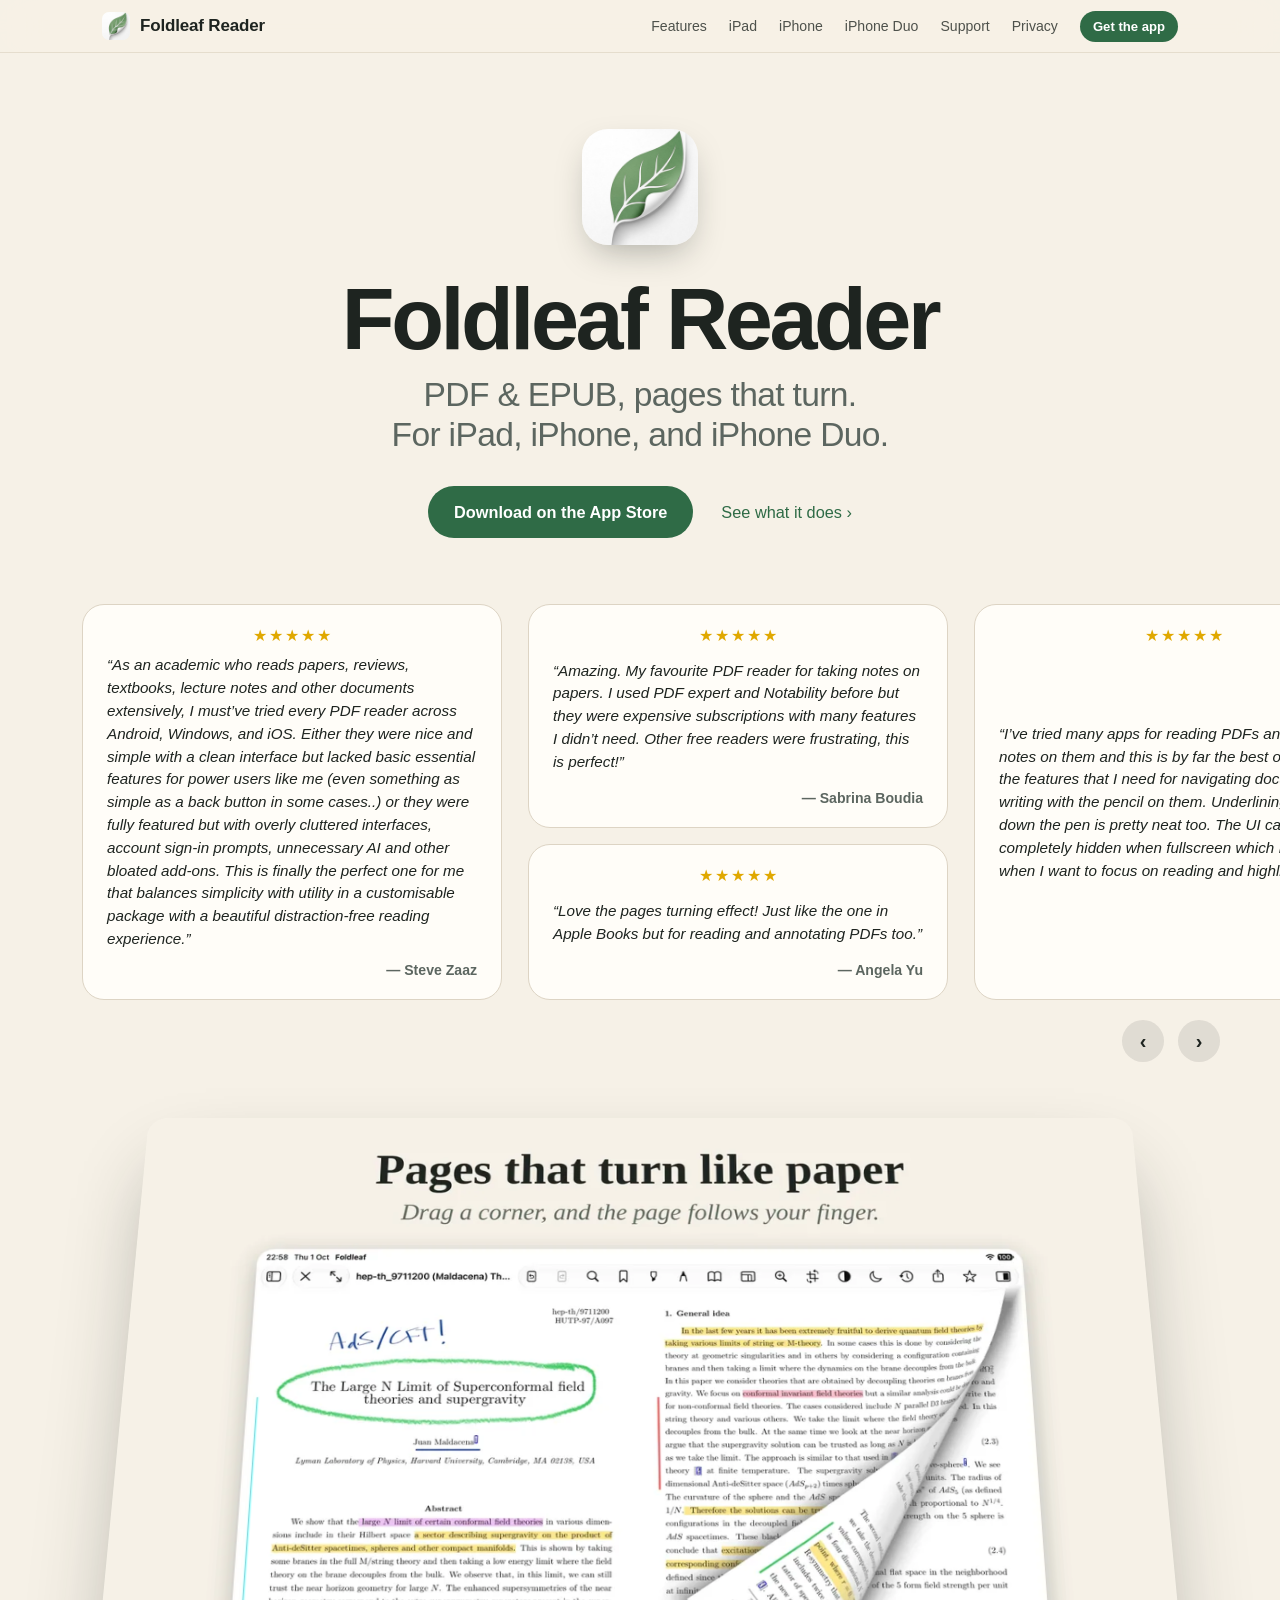
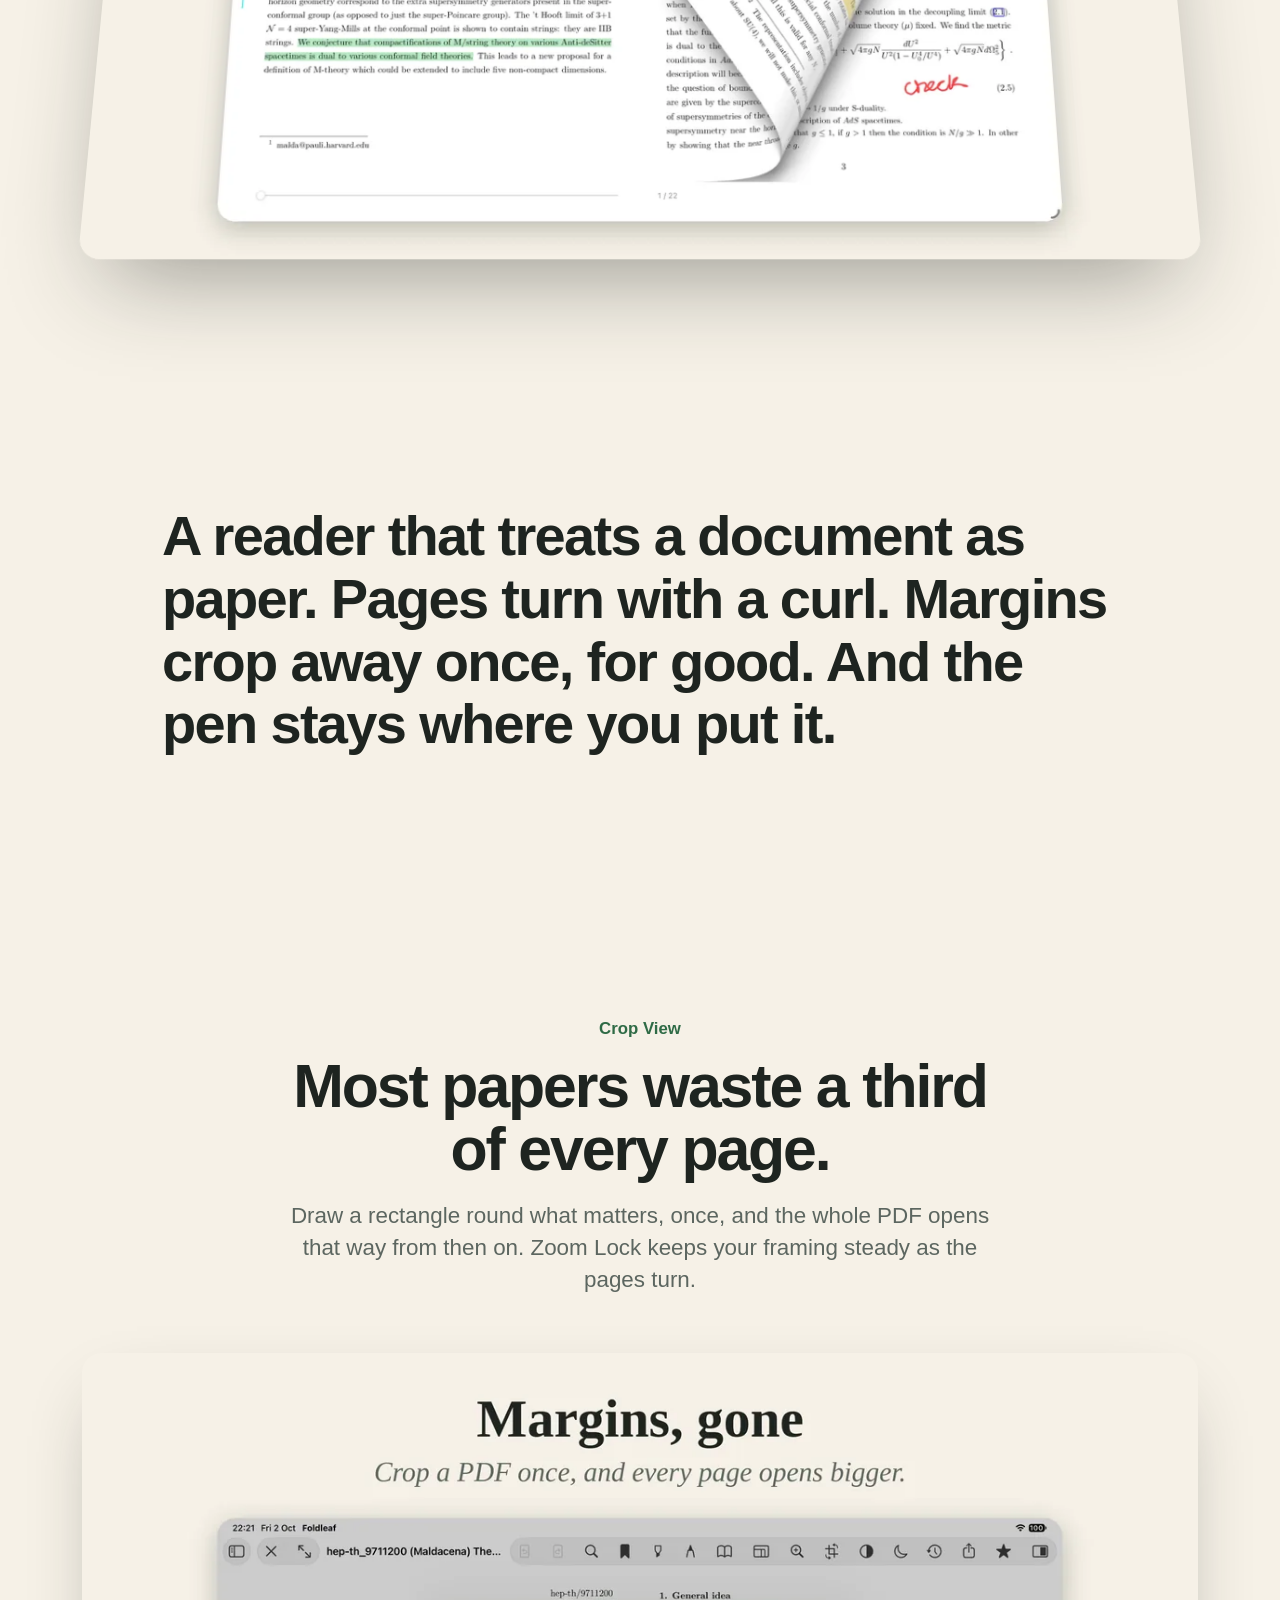
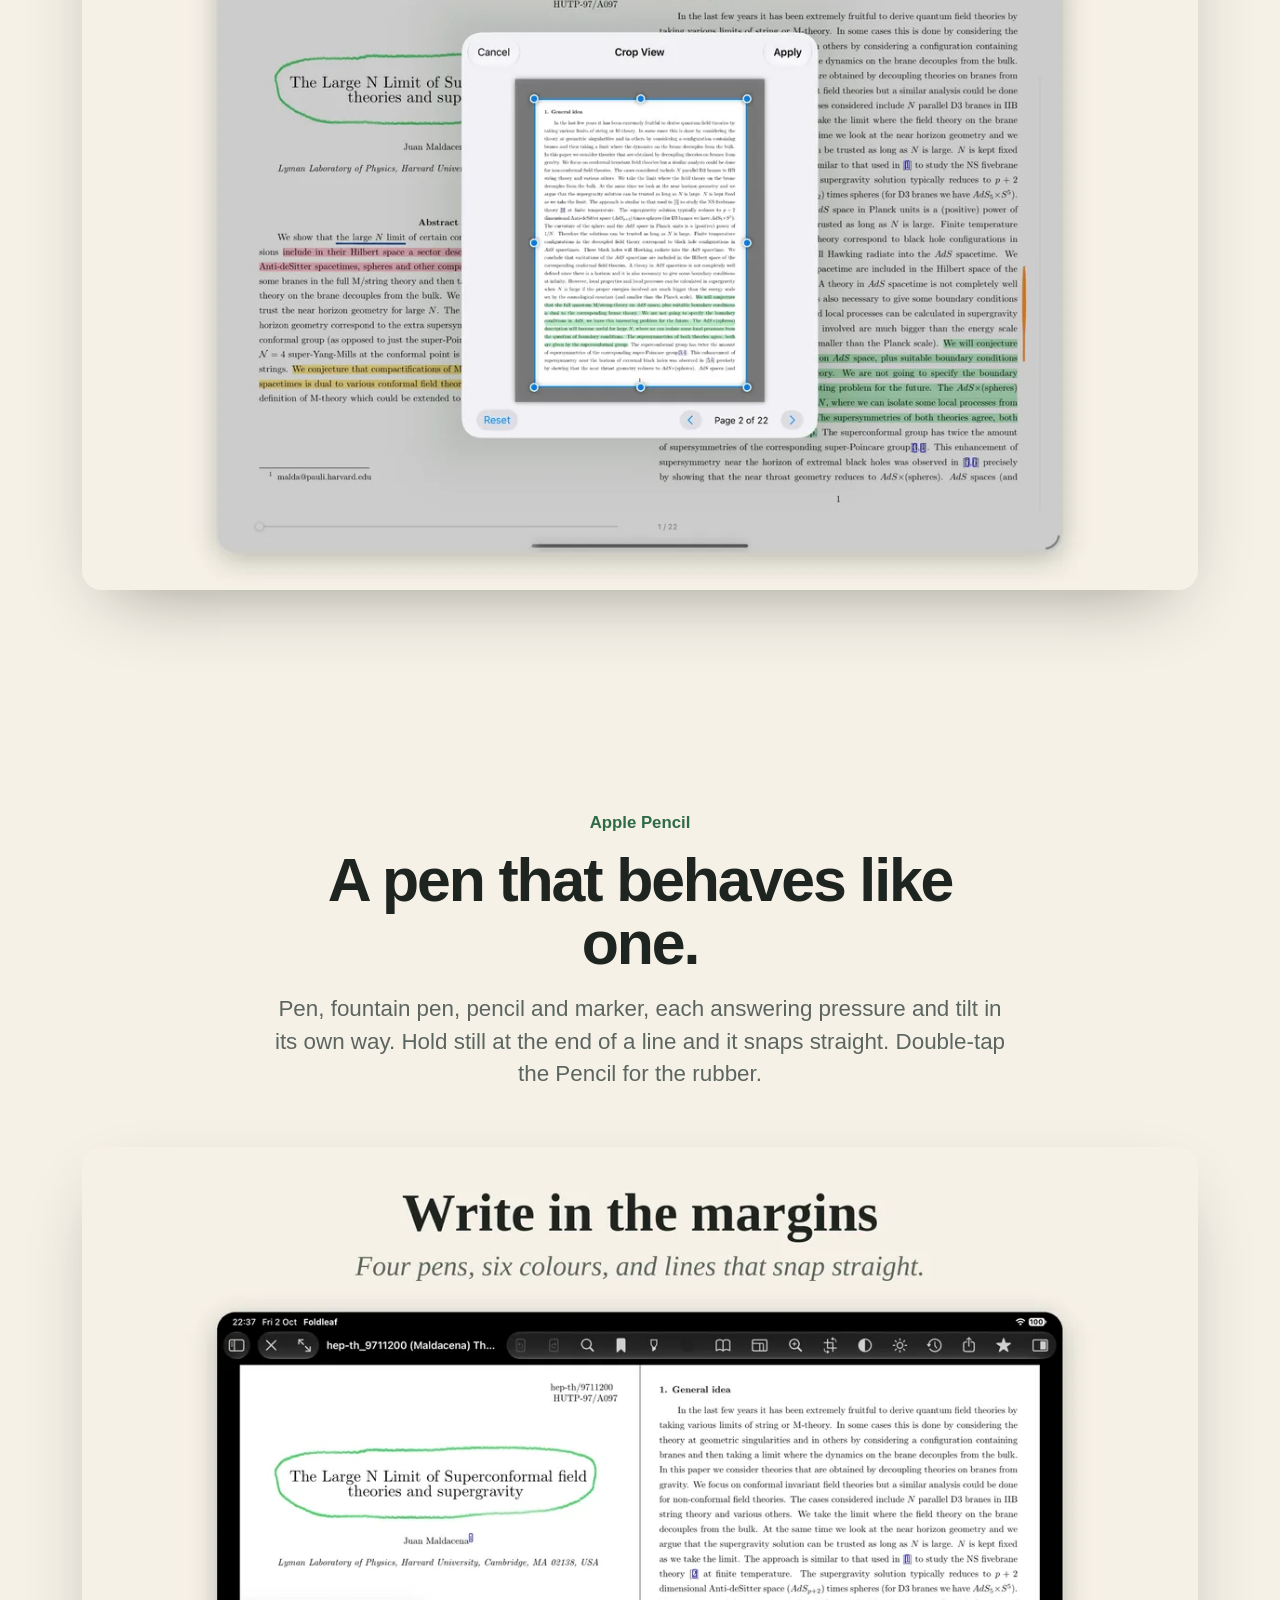
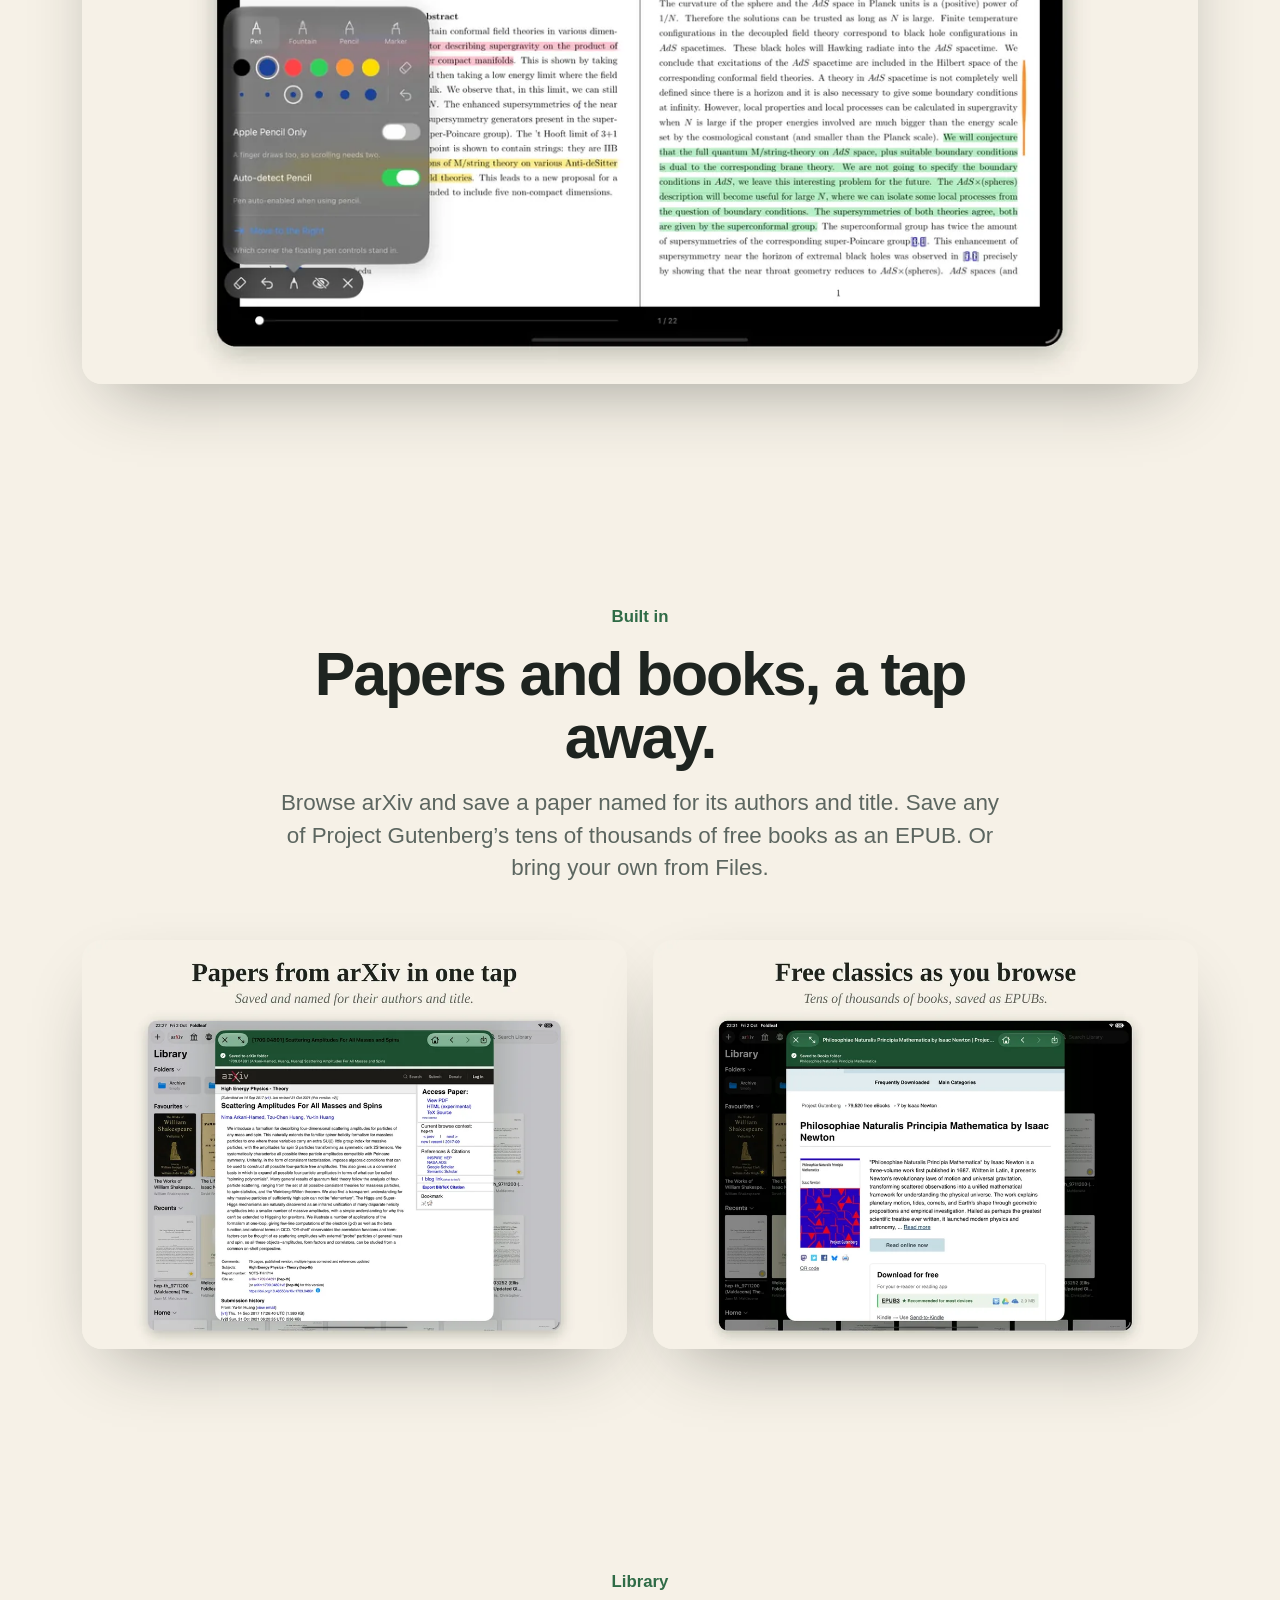
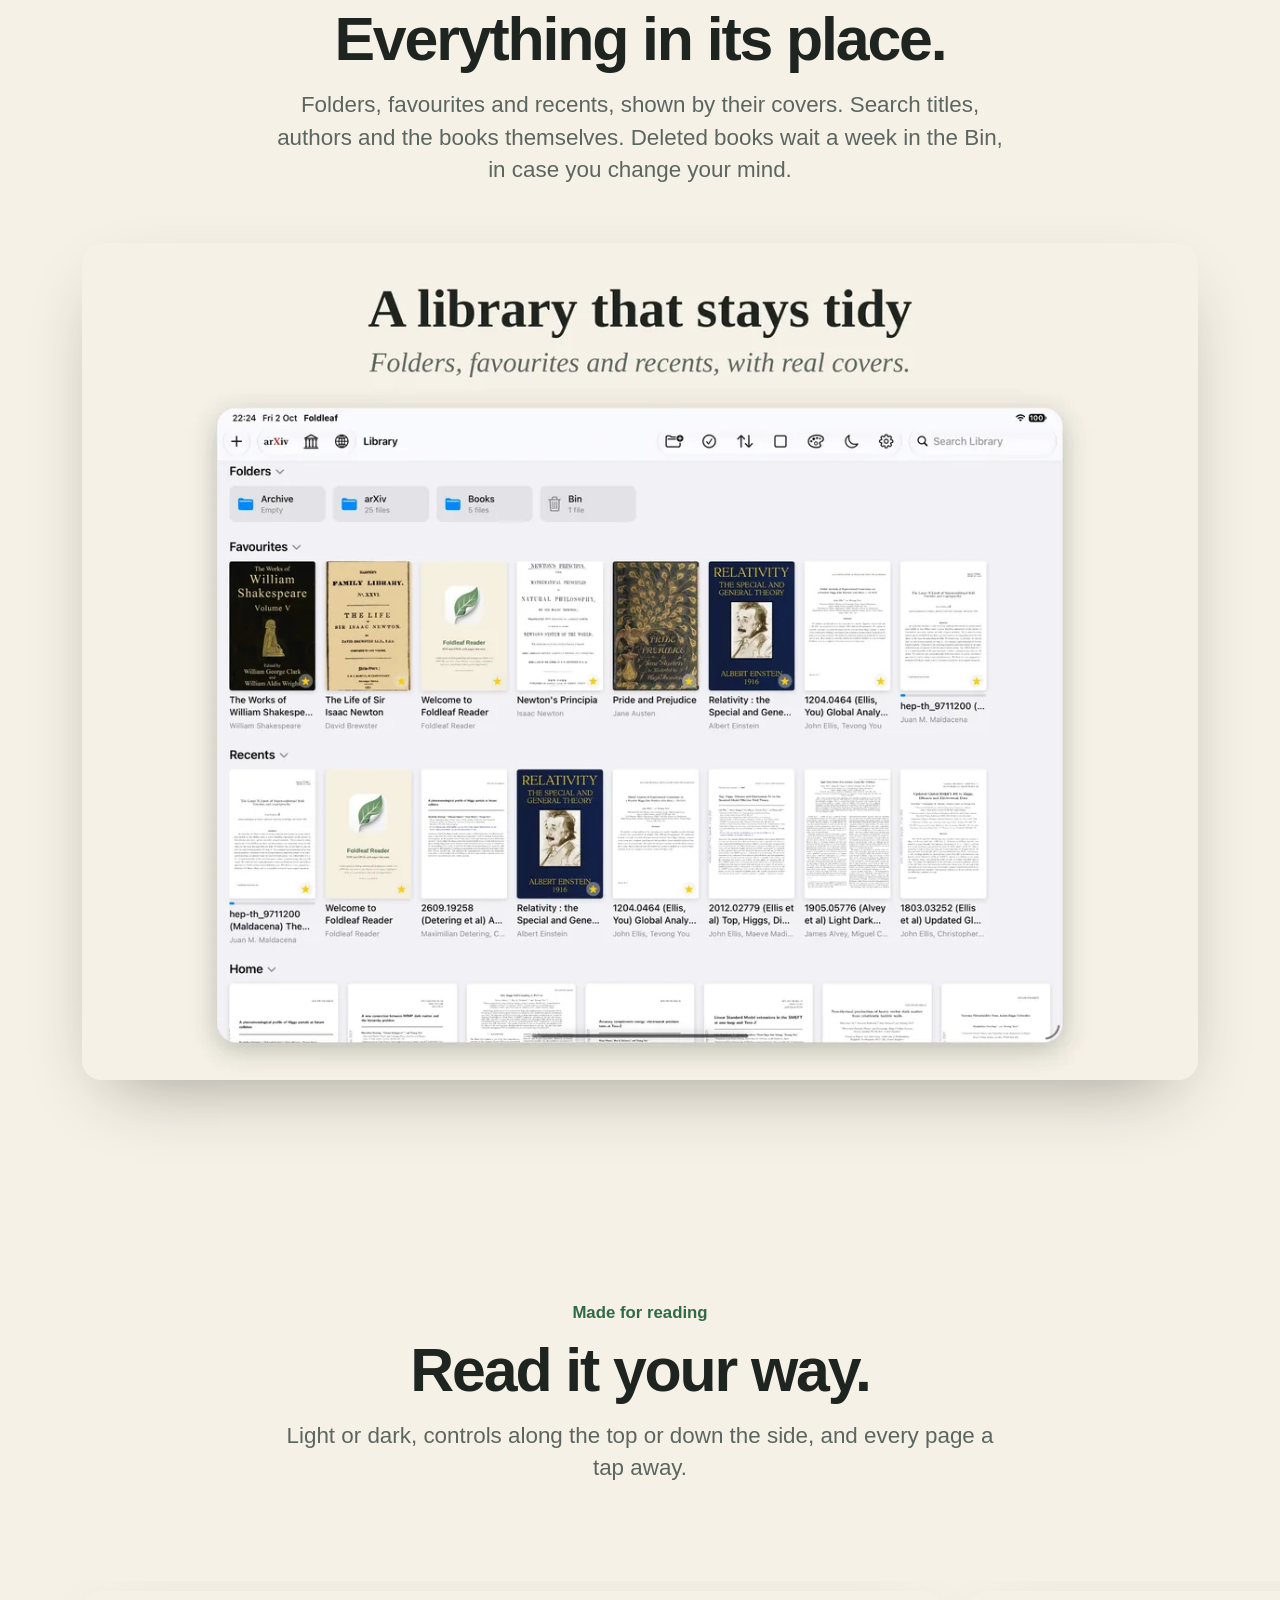
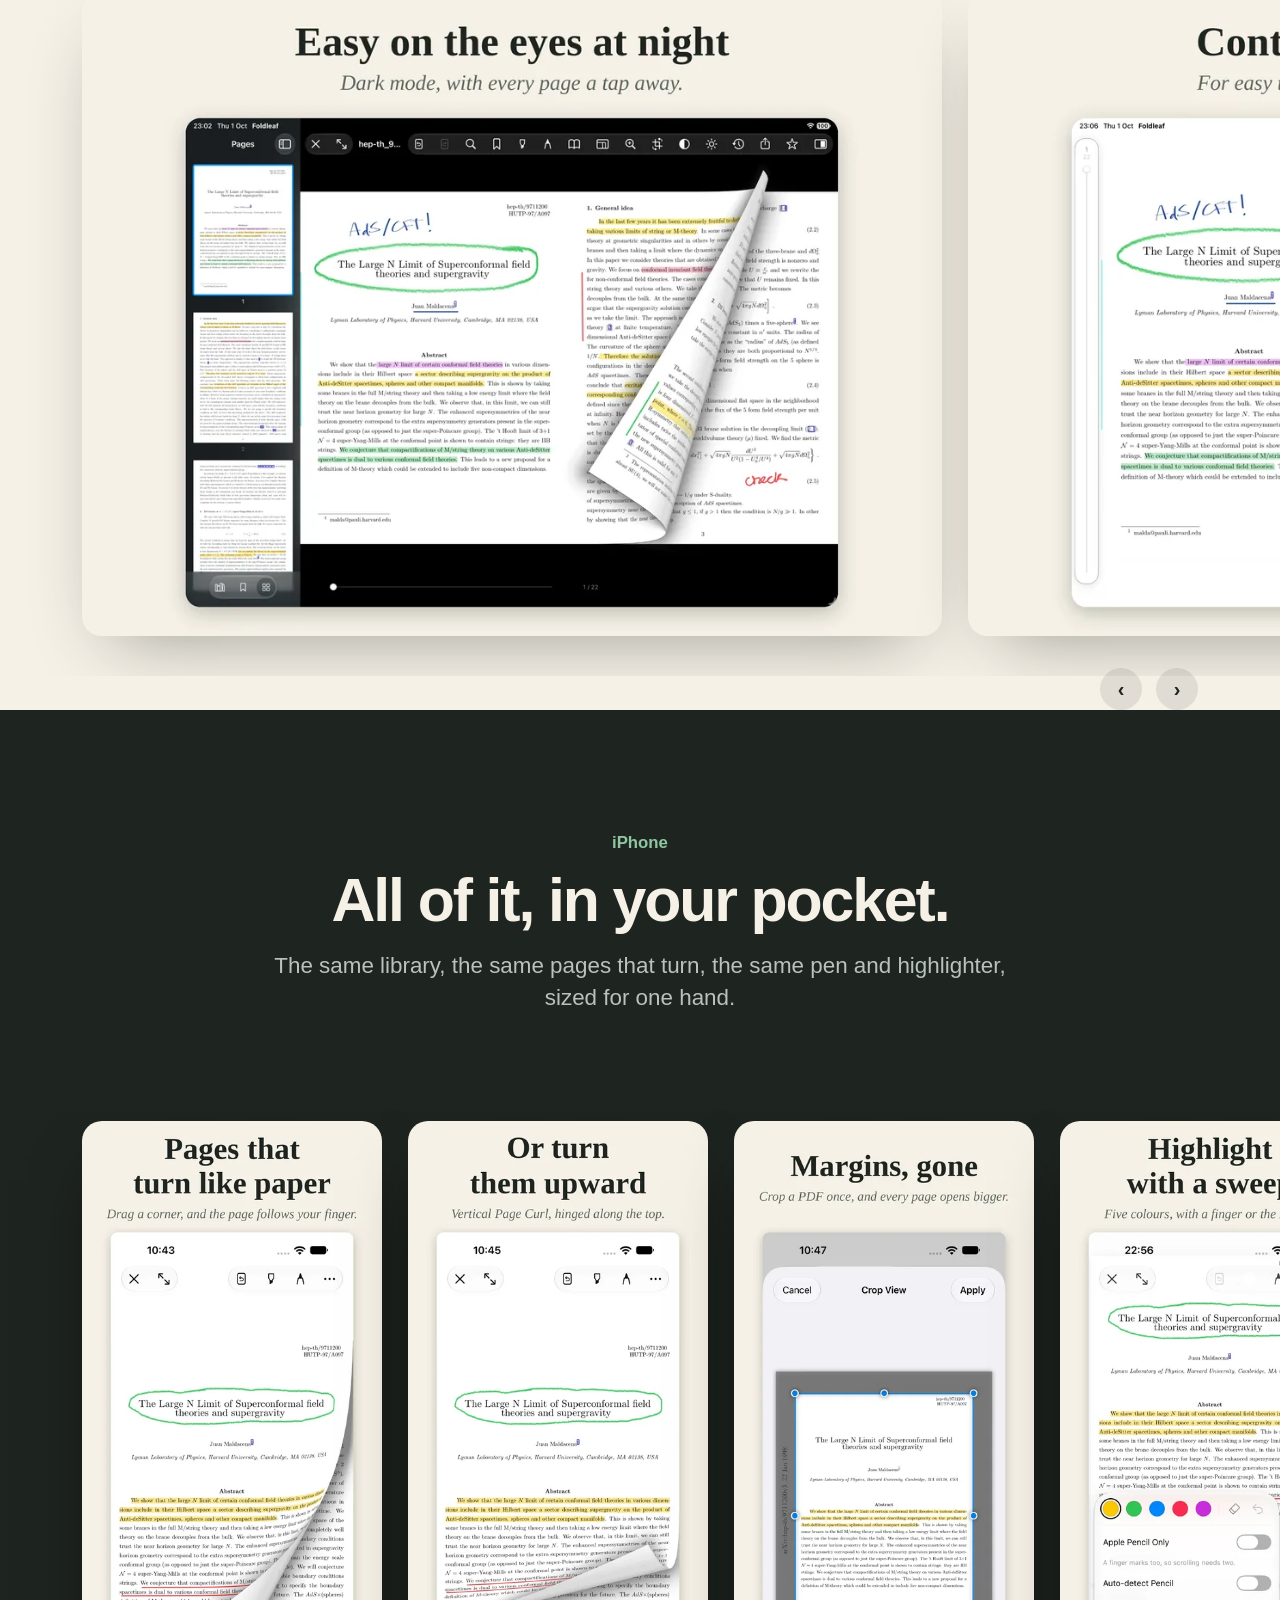
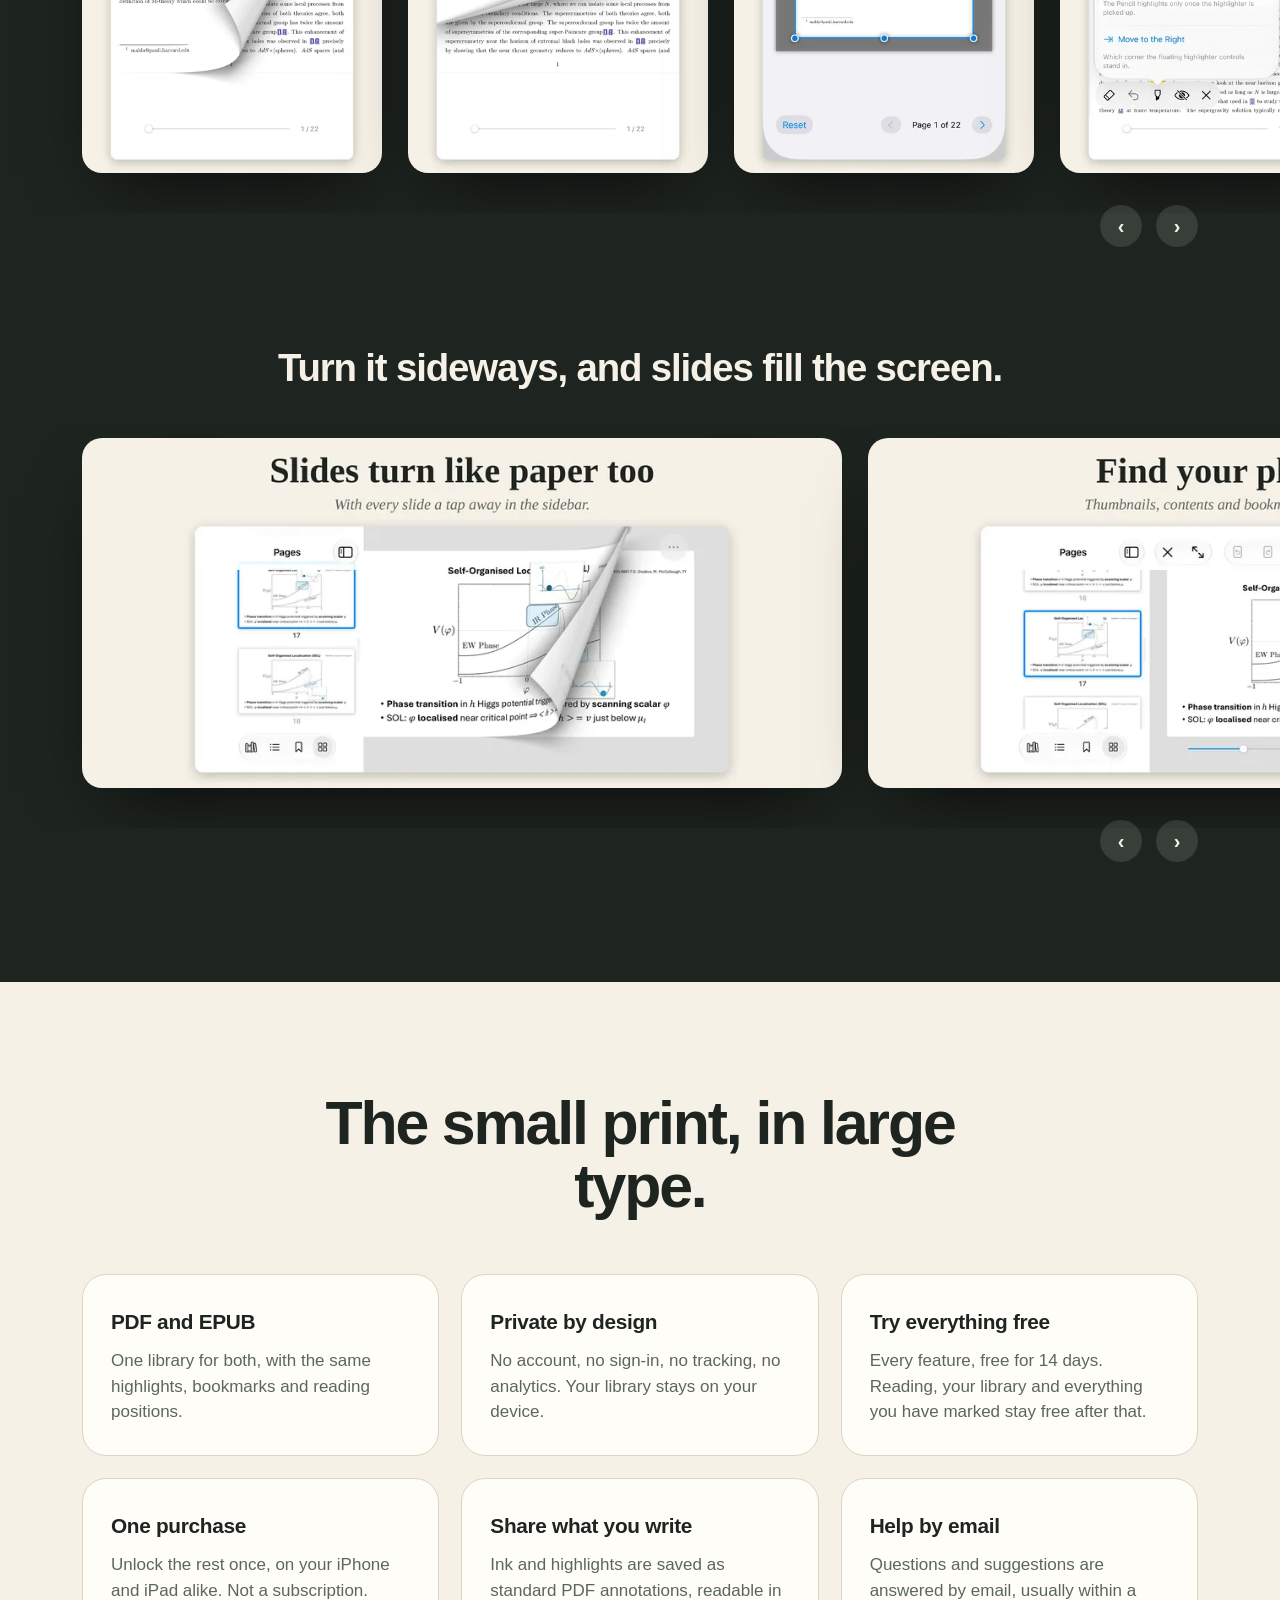
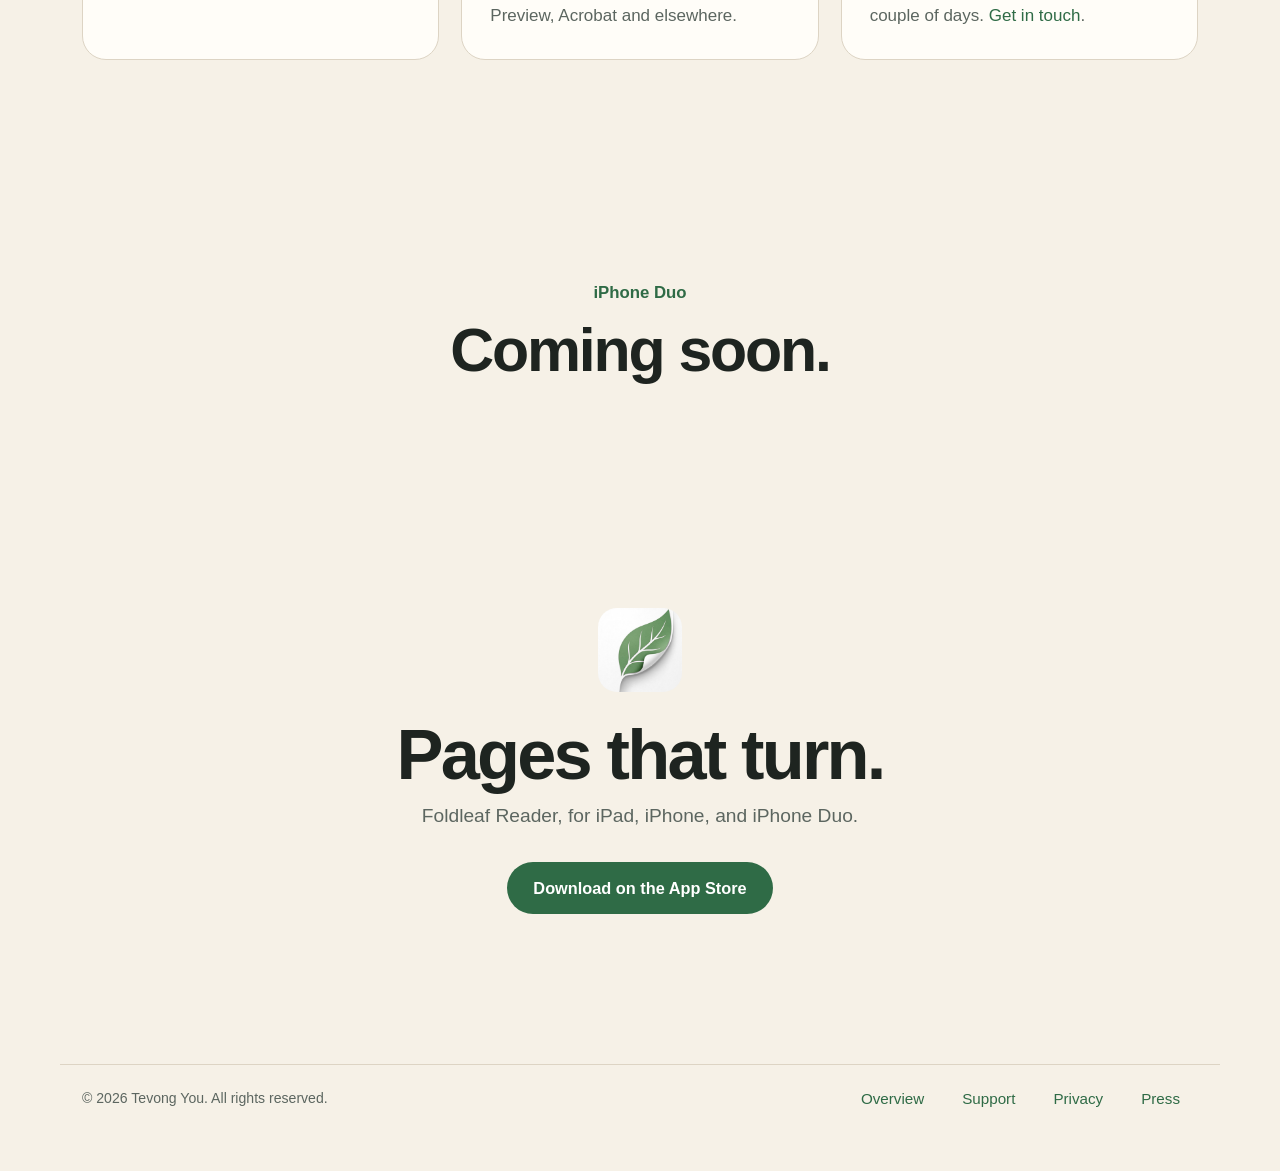
==== commit de742955: "Philipp's review as he wrote it Co-Authored-By: Claude Opus 5.5 <noreply@anthropic.com> Claude-Sessi" ====
--- a/index.html
+++ b/index.html
@@ -62,7 +62,7 @@
 <div class="review-col">
 <figure class="review reveal" style="--i:1">
 <p class="stars" role="img" aria-label="5 out of 5 stars">★★★★★</p>
-<blockquote><p>“I’ve tried many apps for reading PDFs and taking notes on them and this is by far the best one. It has all the features that I need for navigating documents and writing with the pencil on them. Underlining by holding down the pen is pretty neat too. The UI can be completely hidden when fullscreen which I appreciate when I want to focus on reading and annotating.”</p></blockquote>
+<blockquote><p>“I’ve tried many apps for reading PDFs and taking notes on them and this is by far the best one. It has all the features that I need for navigating documents and writing with the pencil on them. Underlining by holding down the pen is pretty neat too. The UI can be completely hidden when fullscreen which I appreciate when I want to focus on reading and highlighting.”</p></blockquote>
 <figcaption>Philipp</figcaption>
 </figure>
 </div>
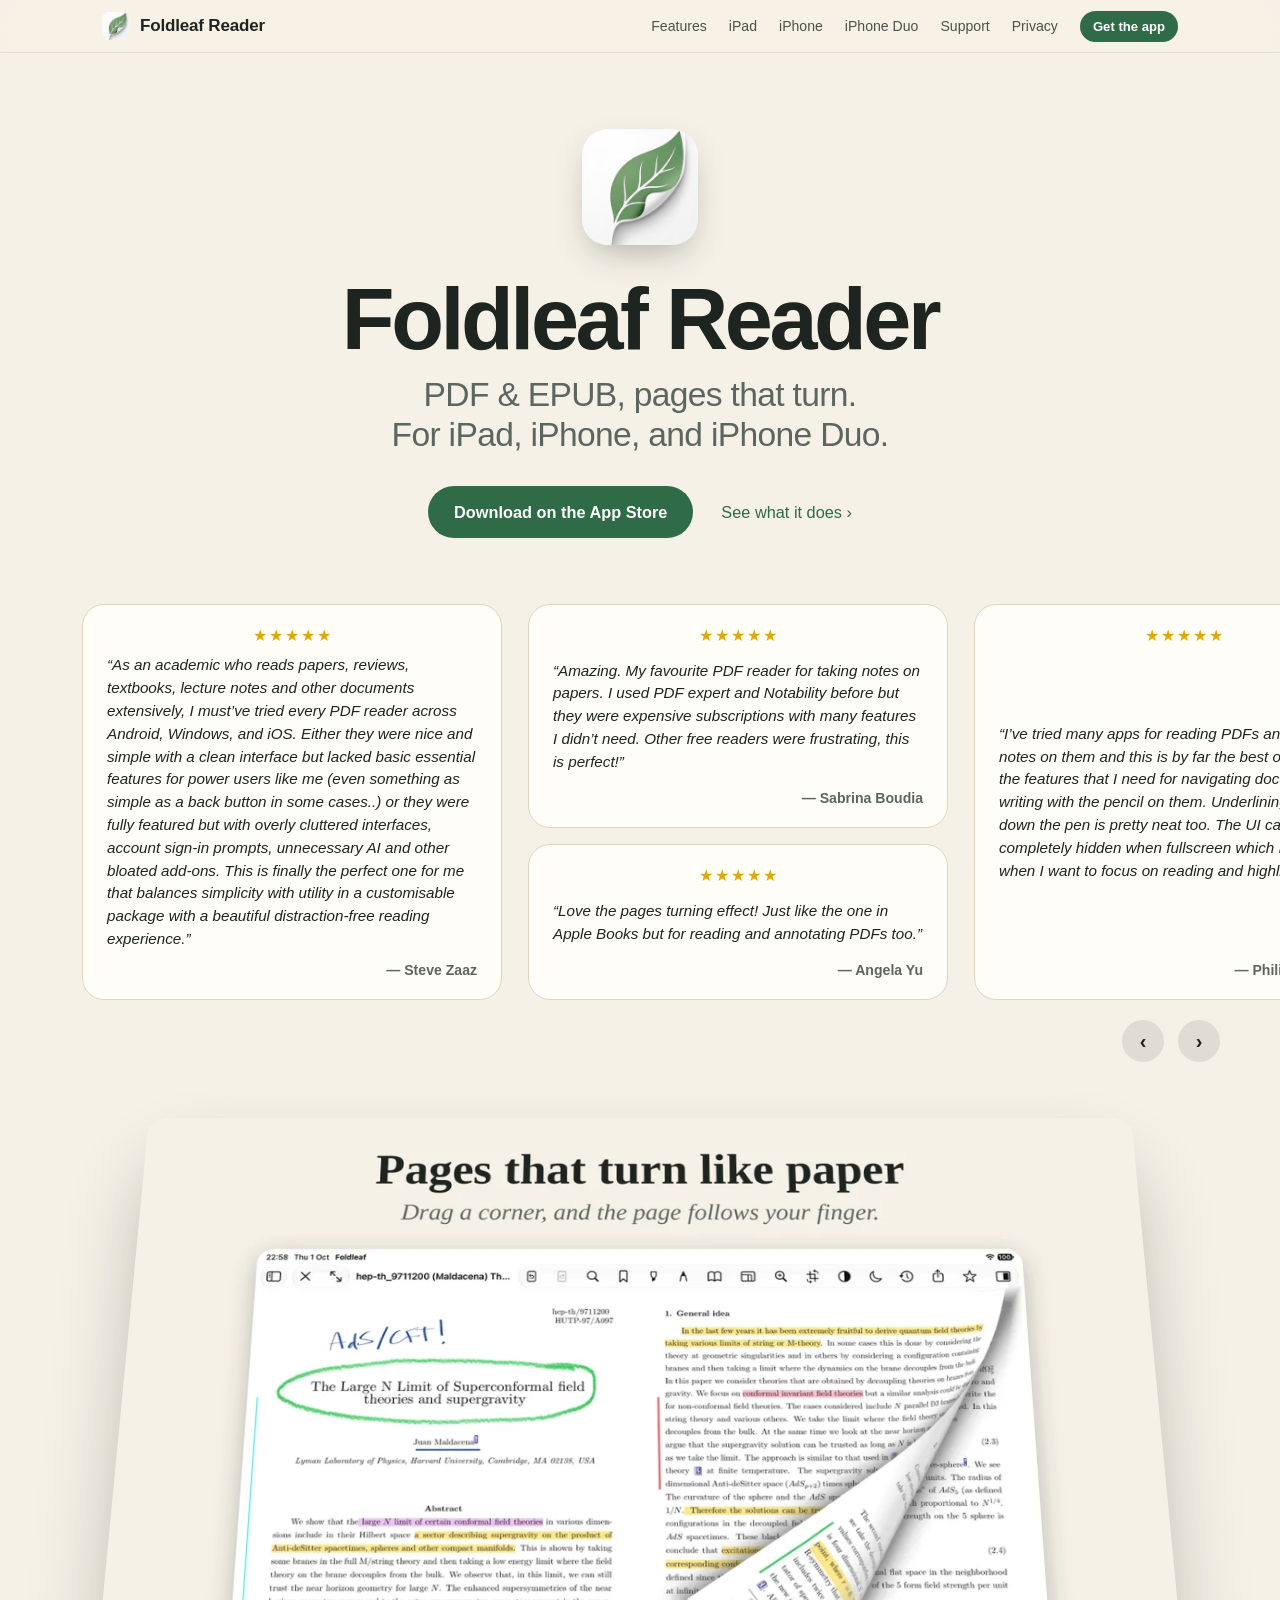
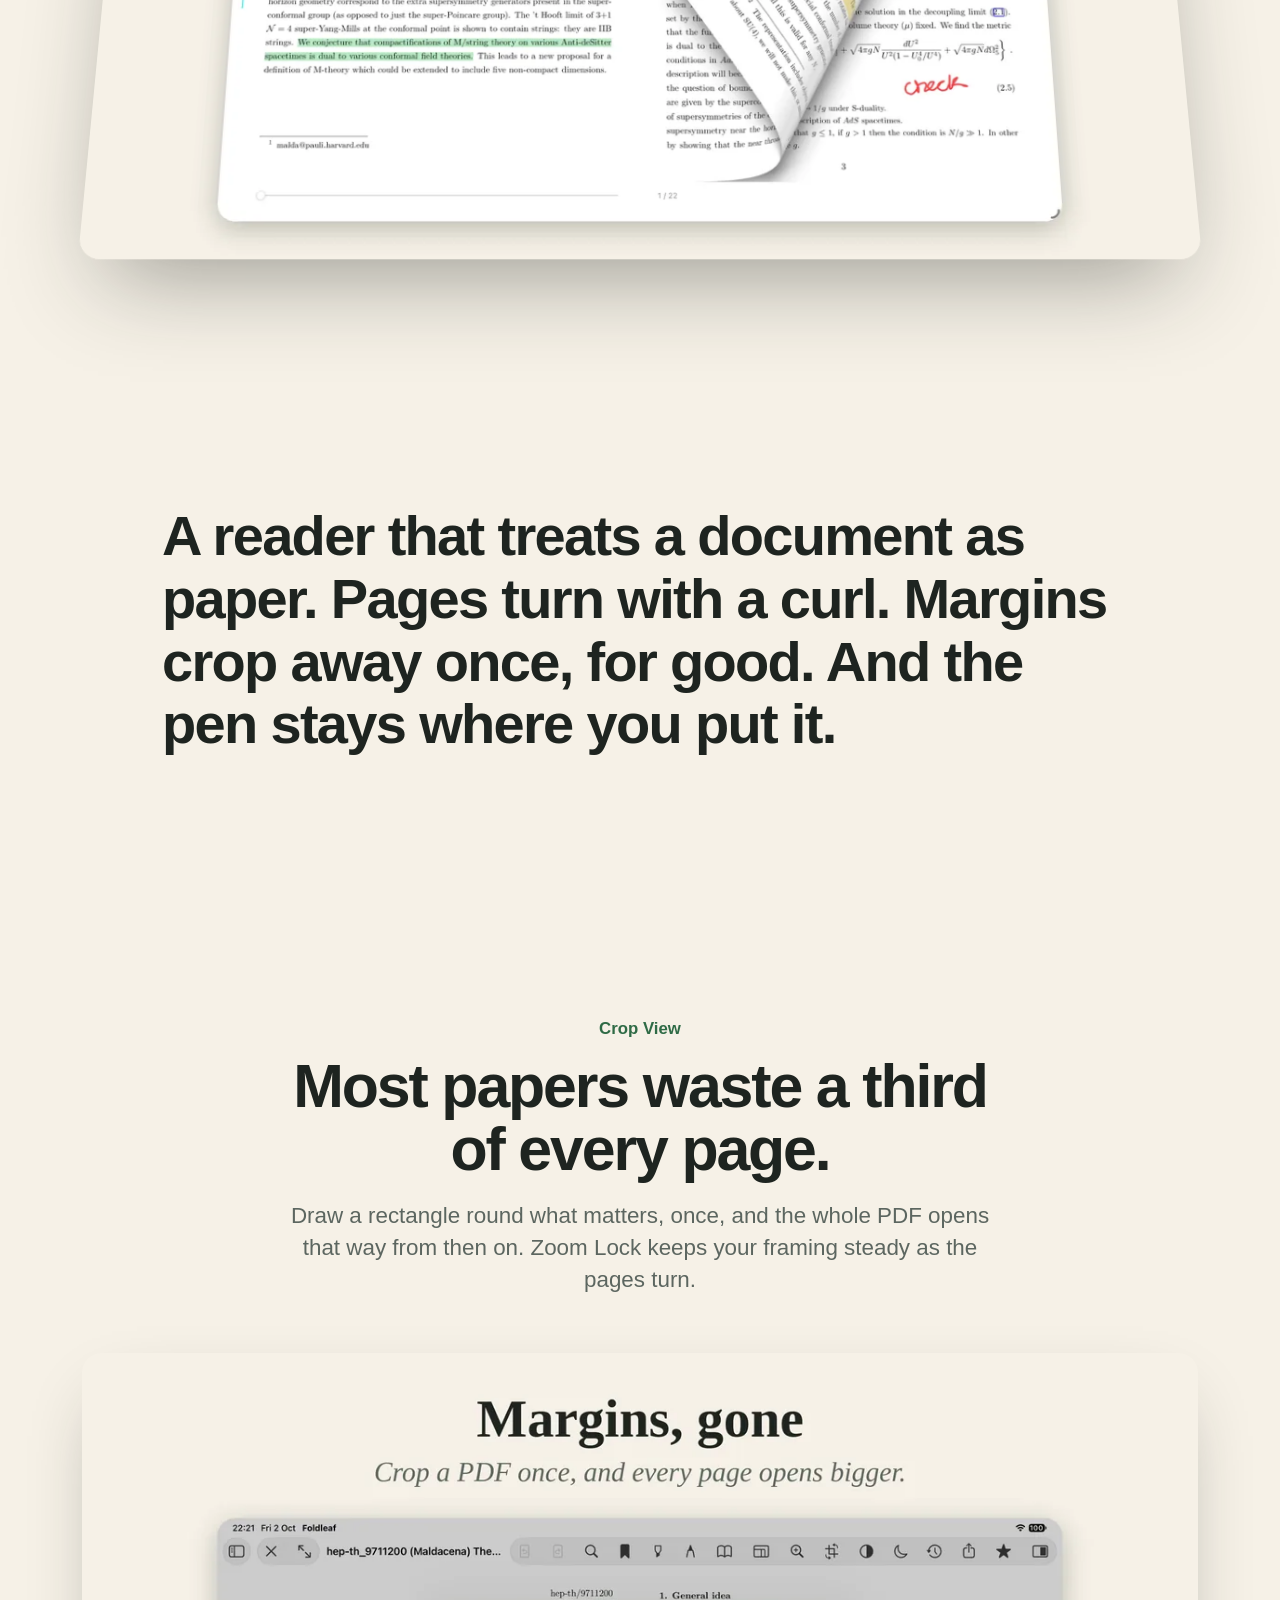
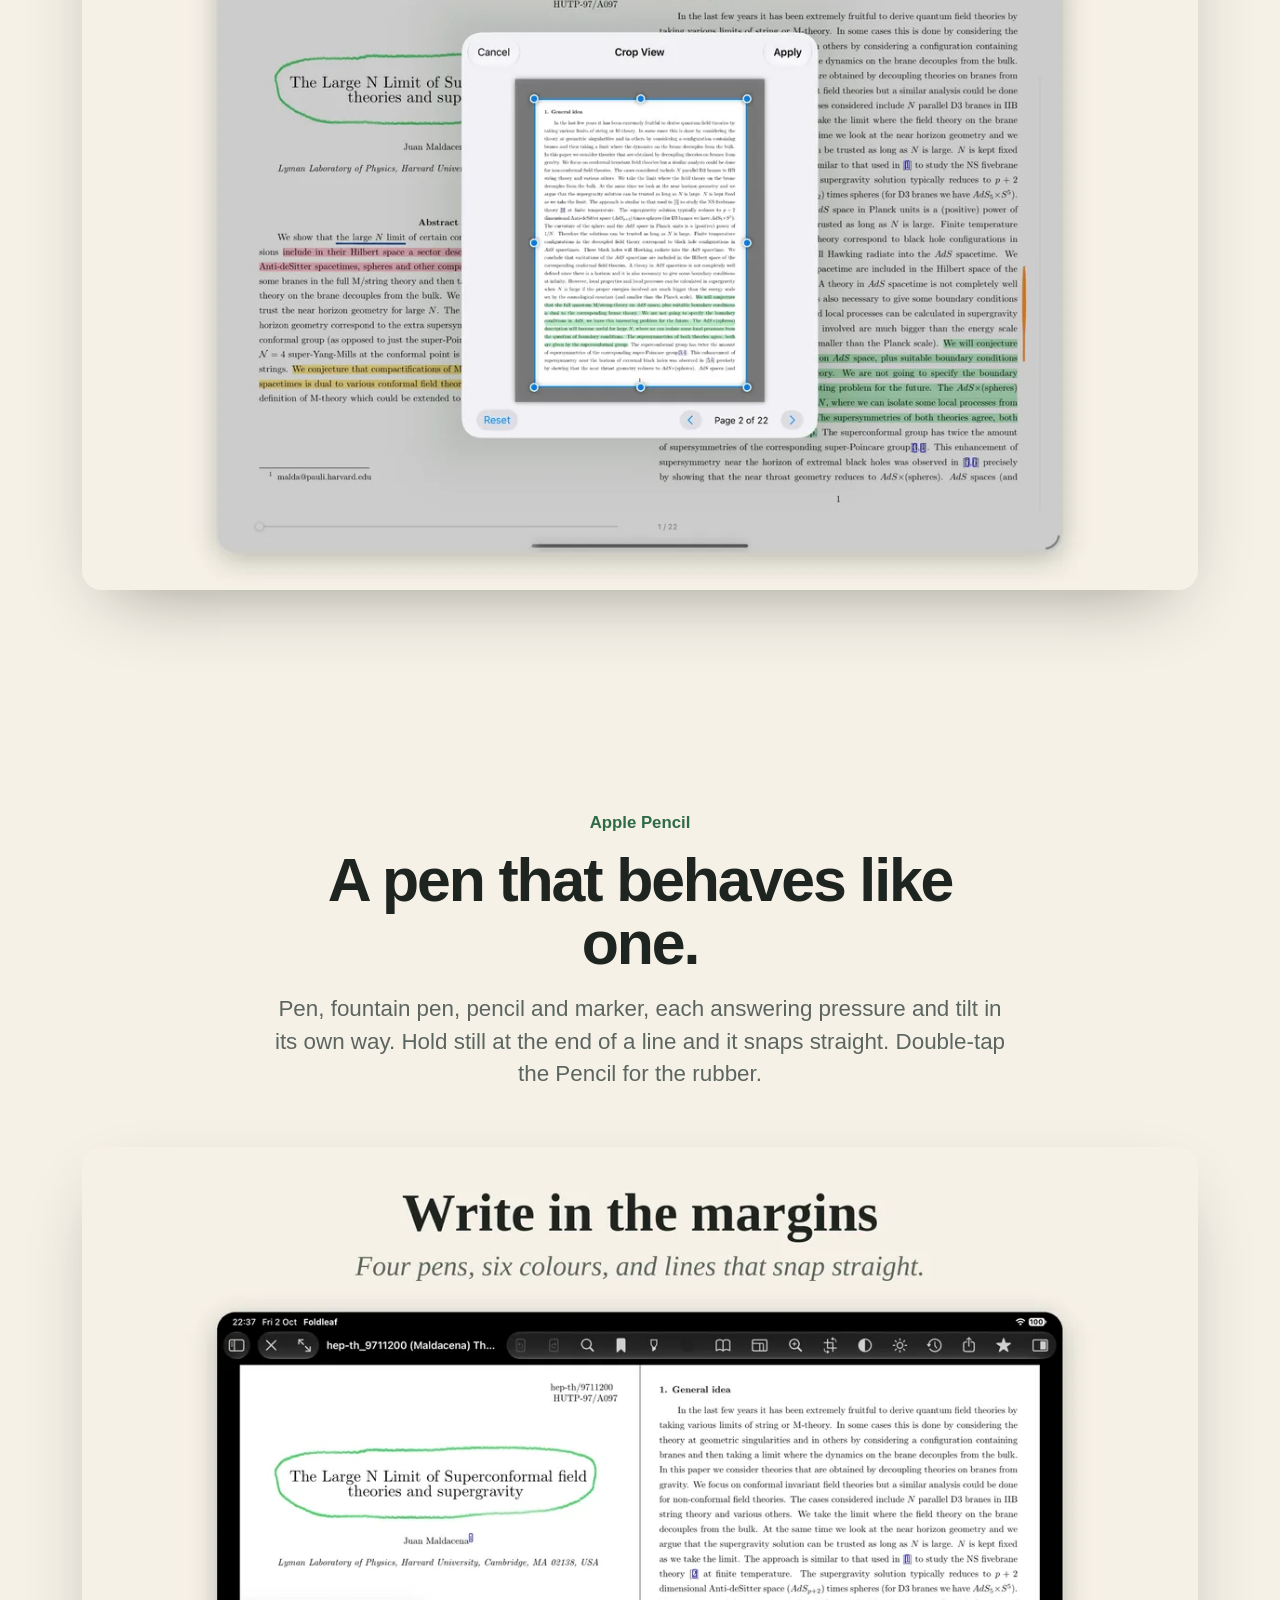
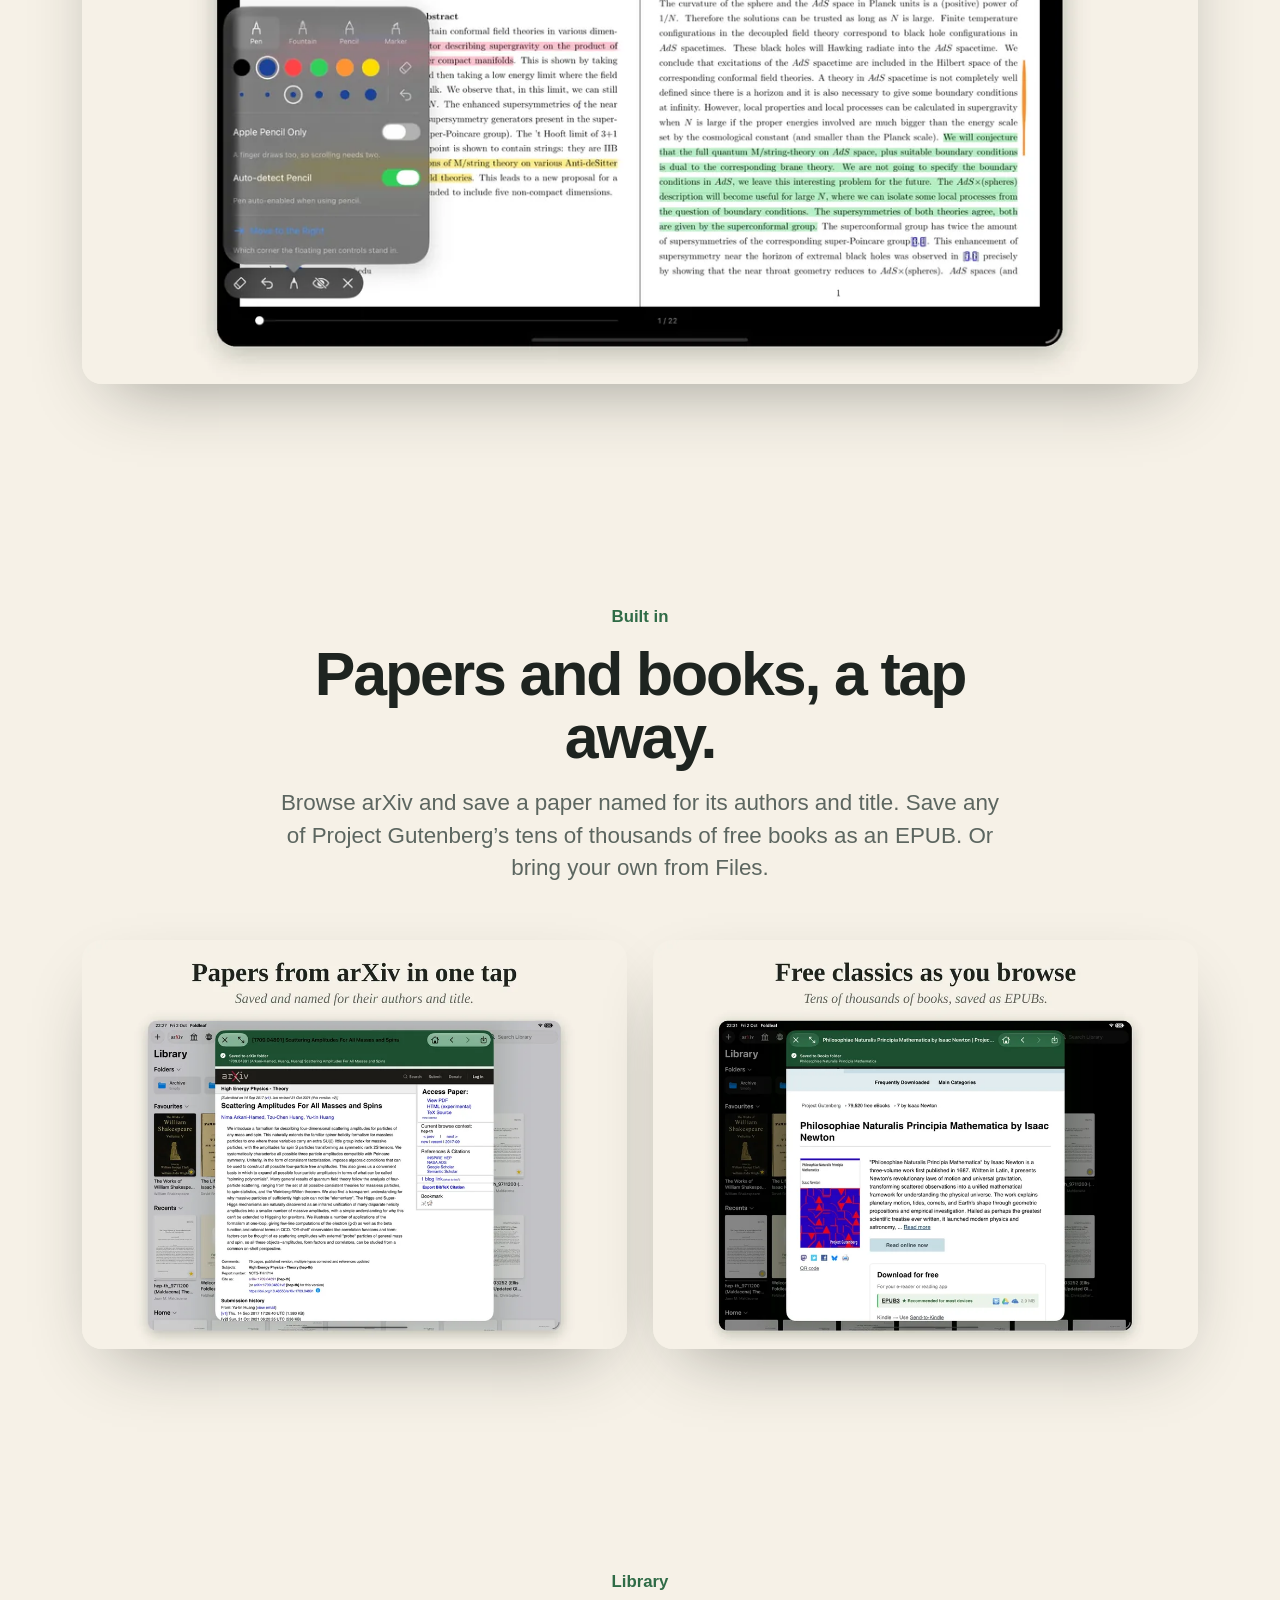
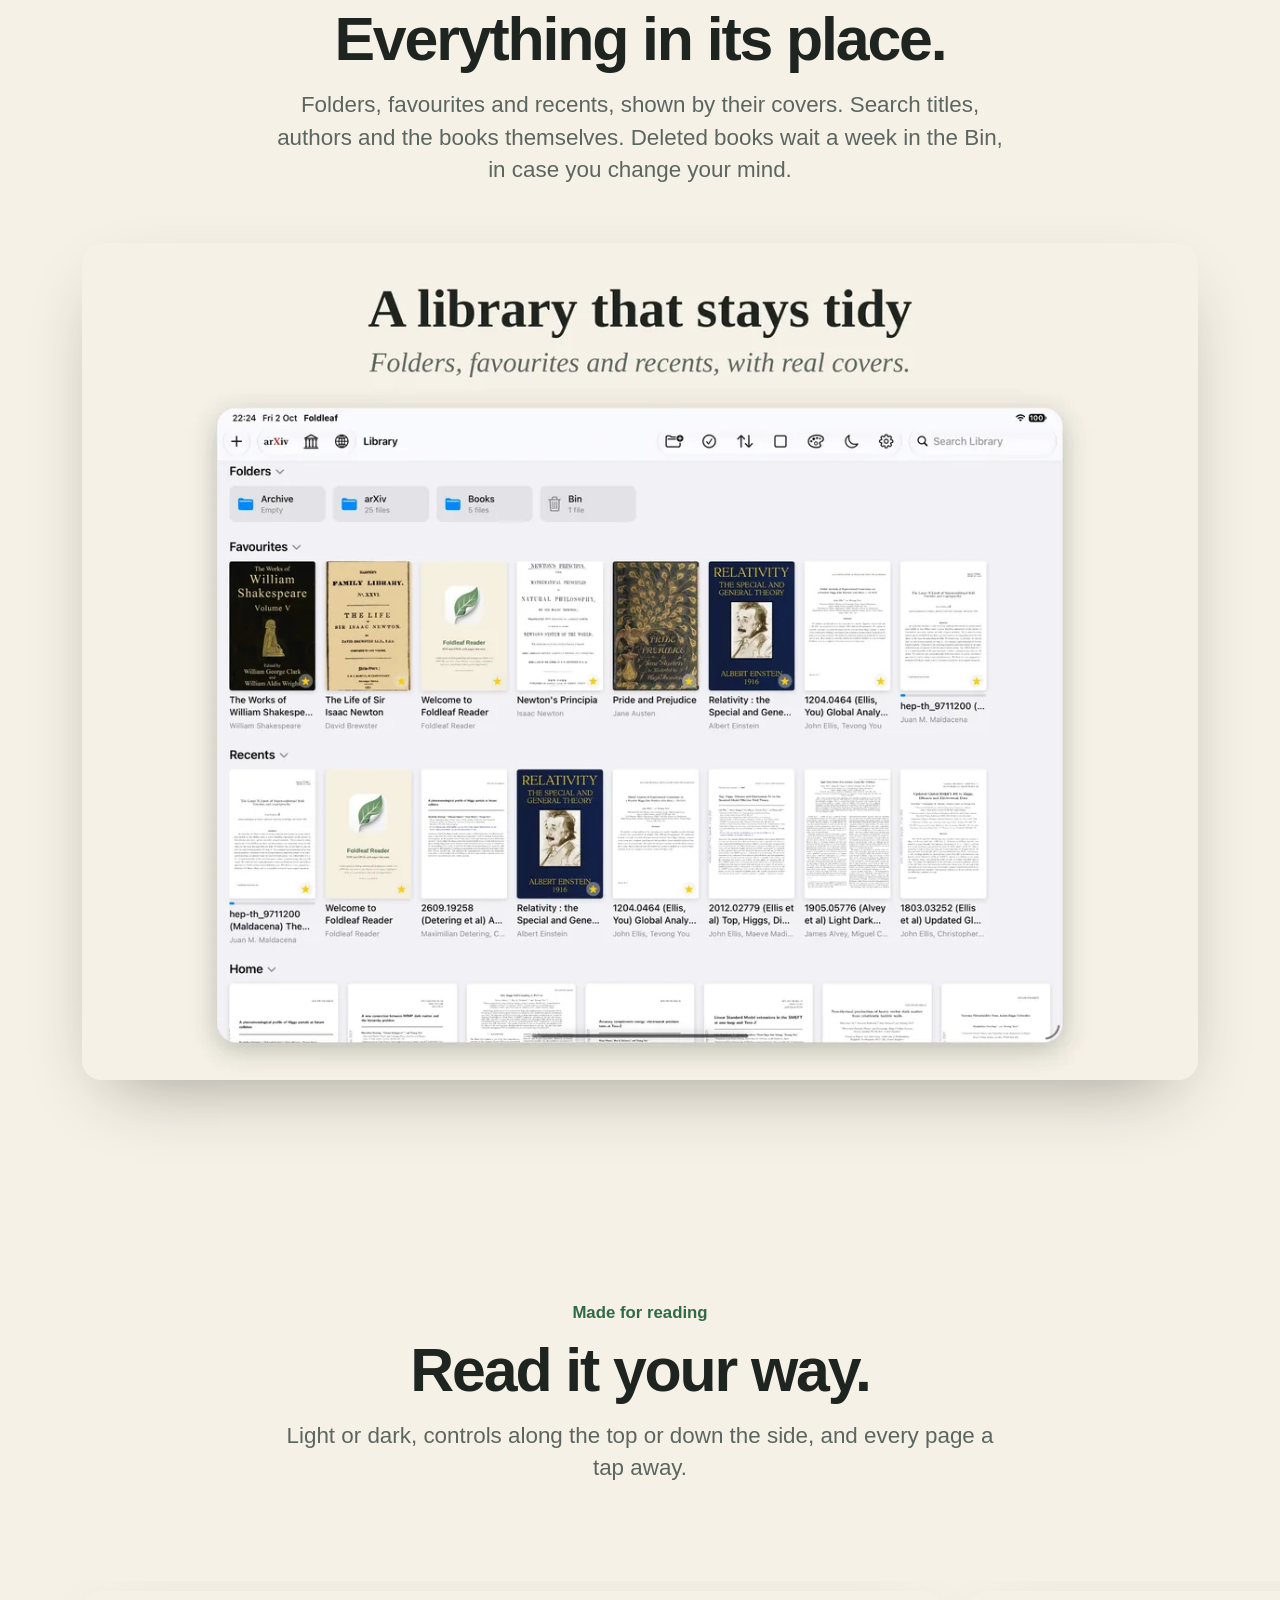
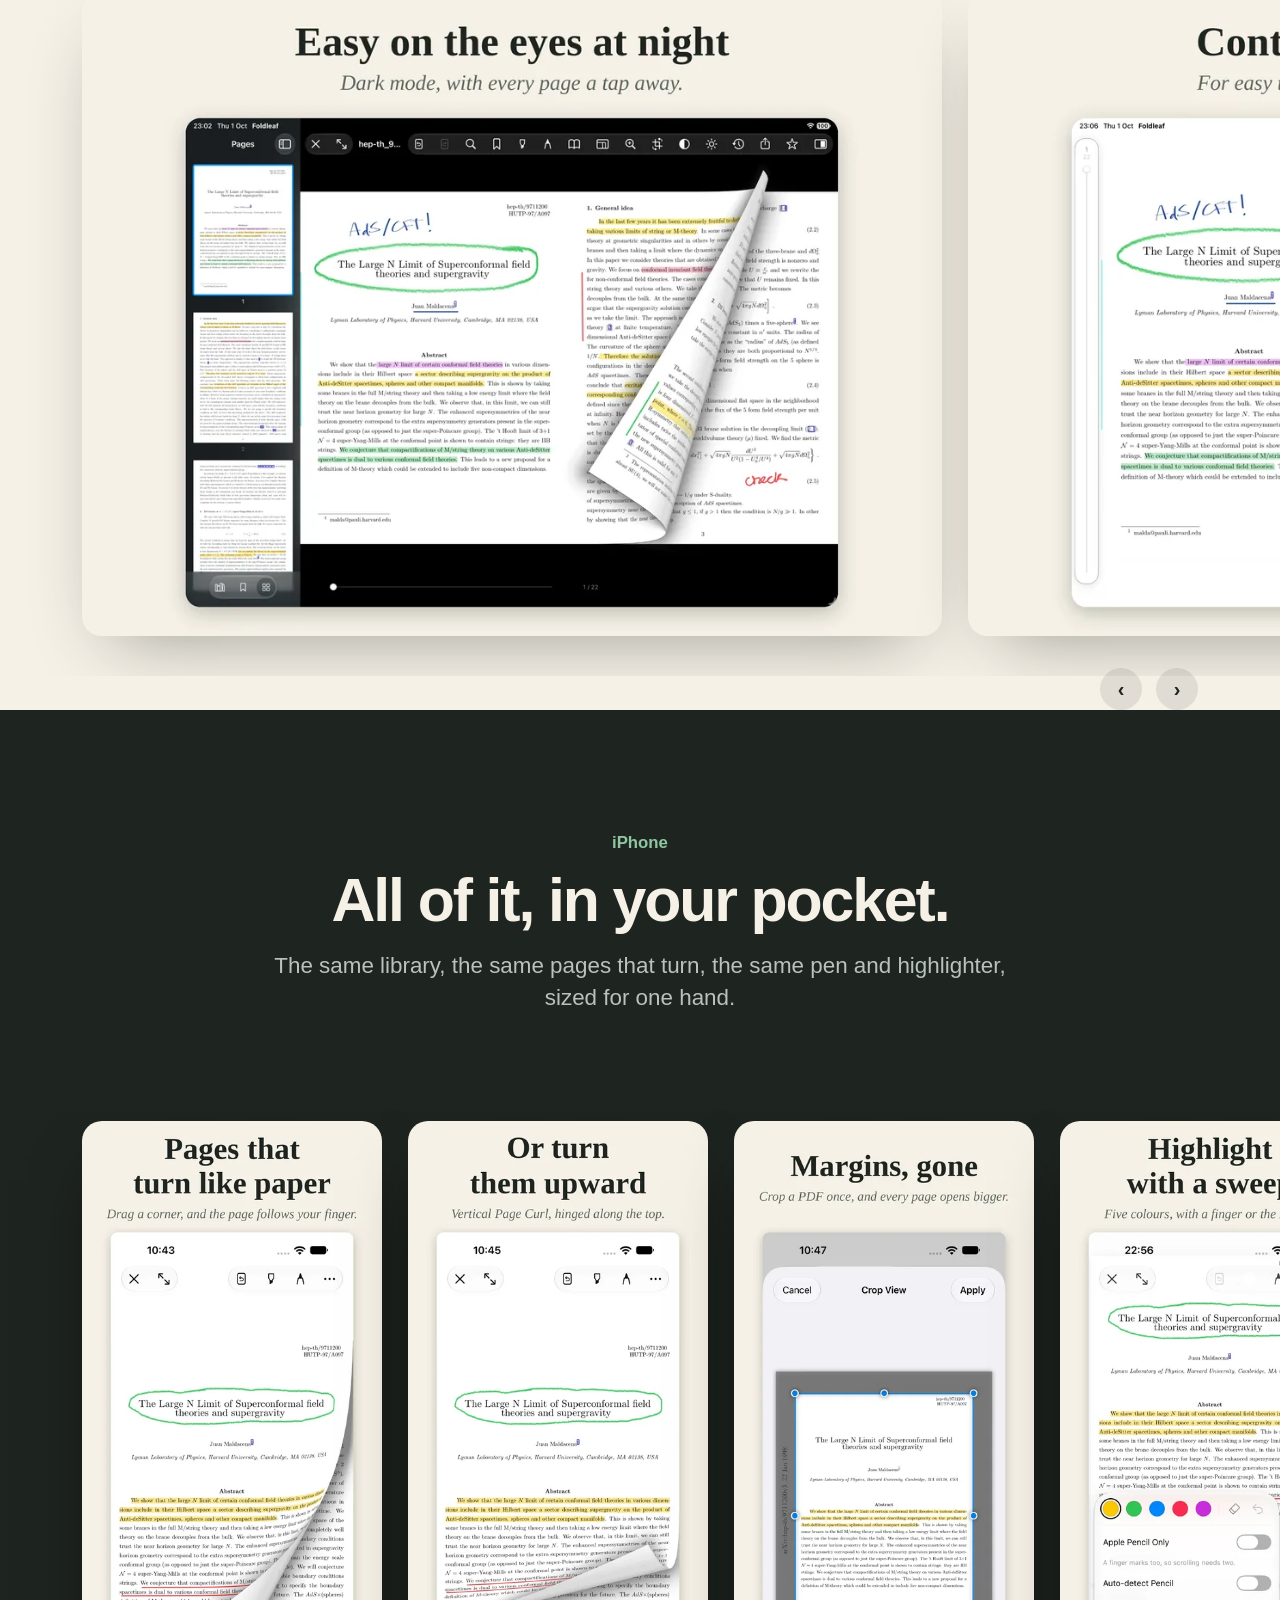
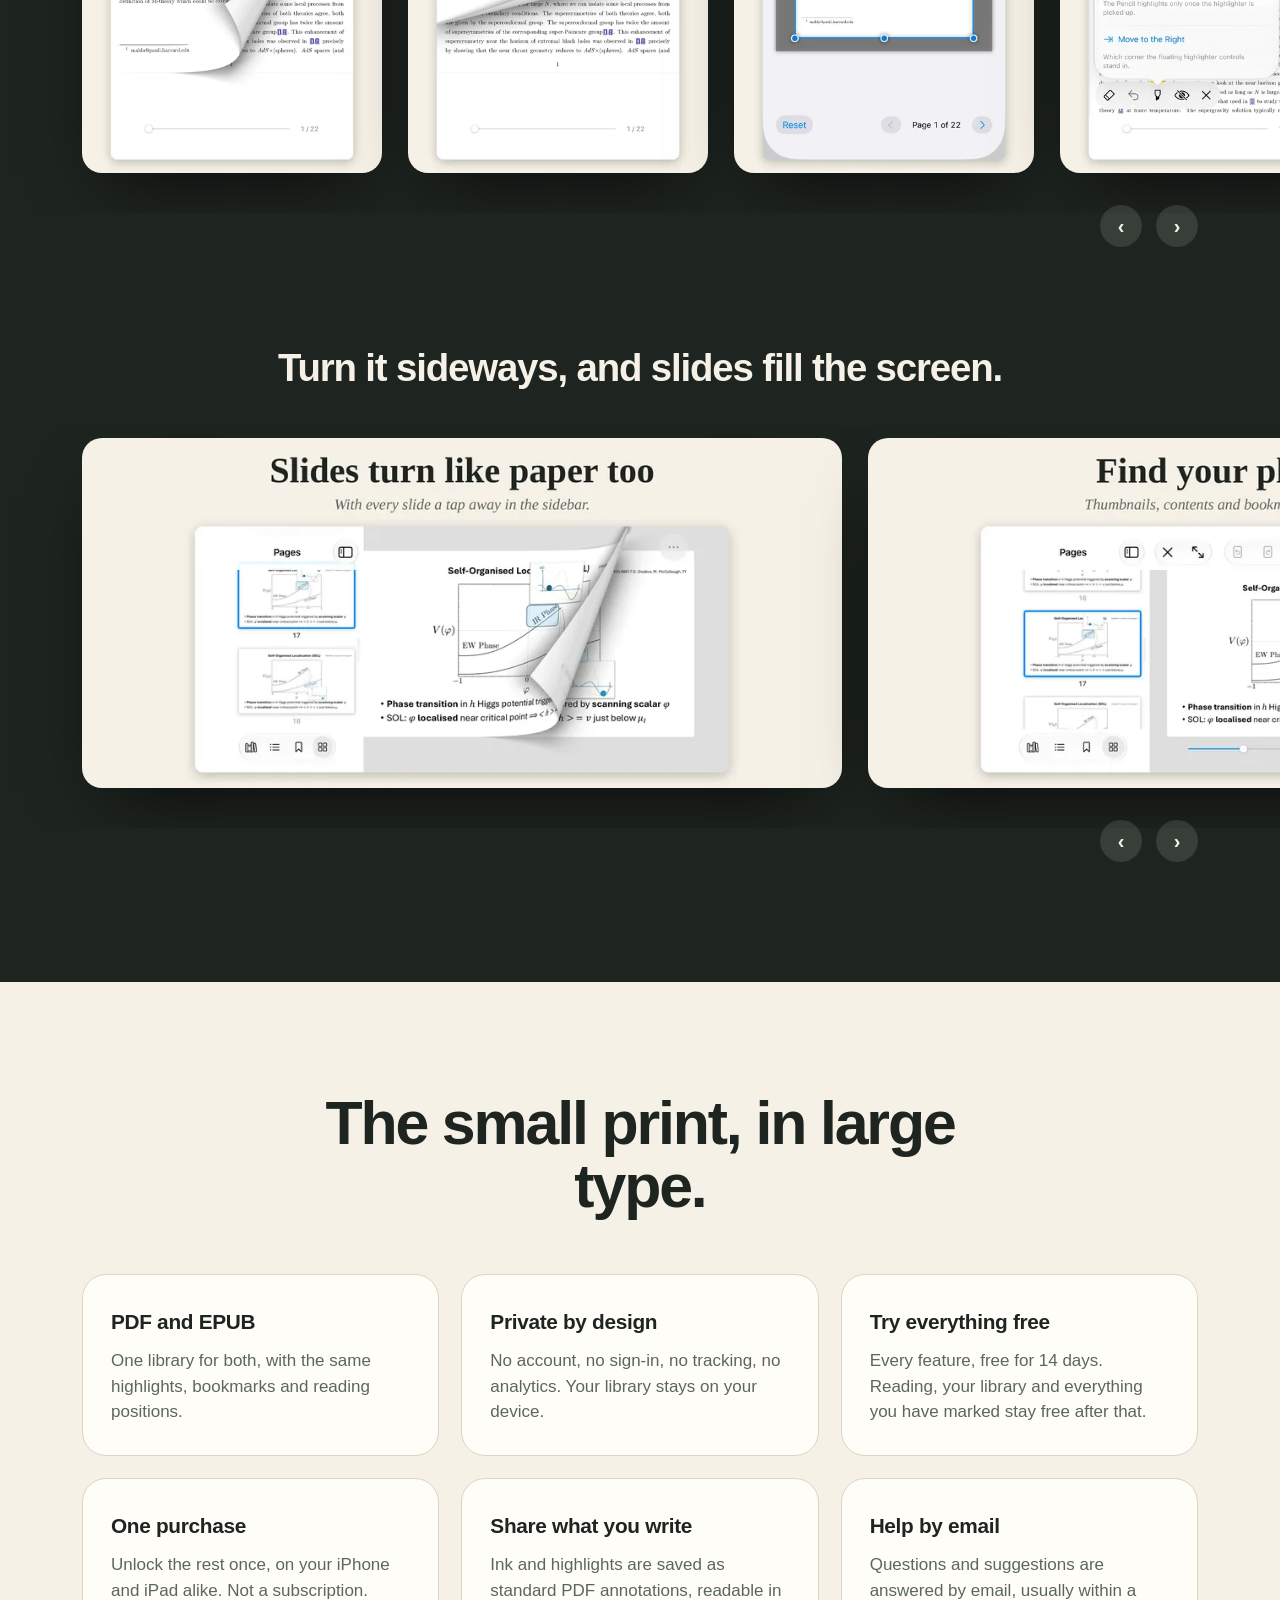
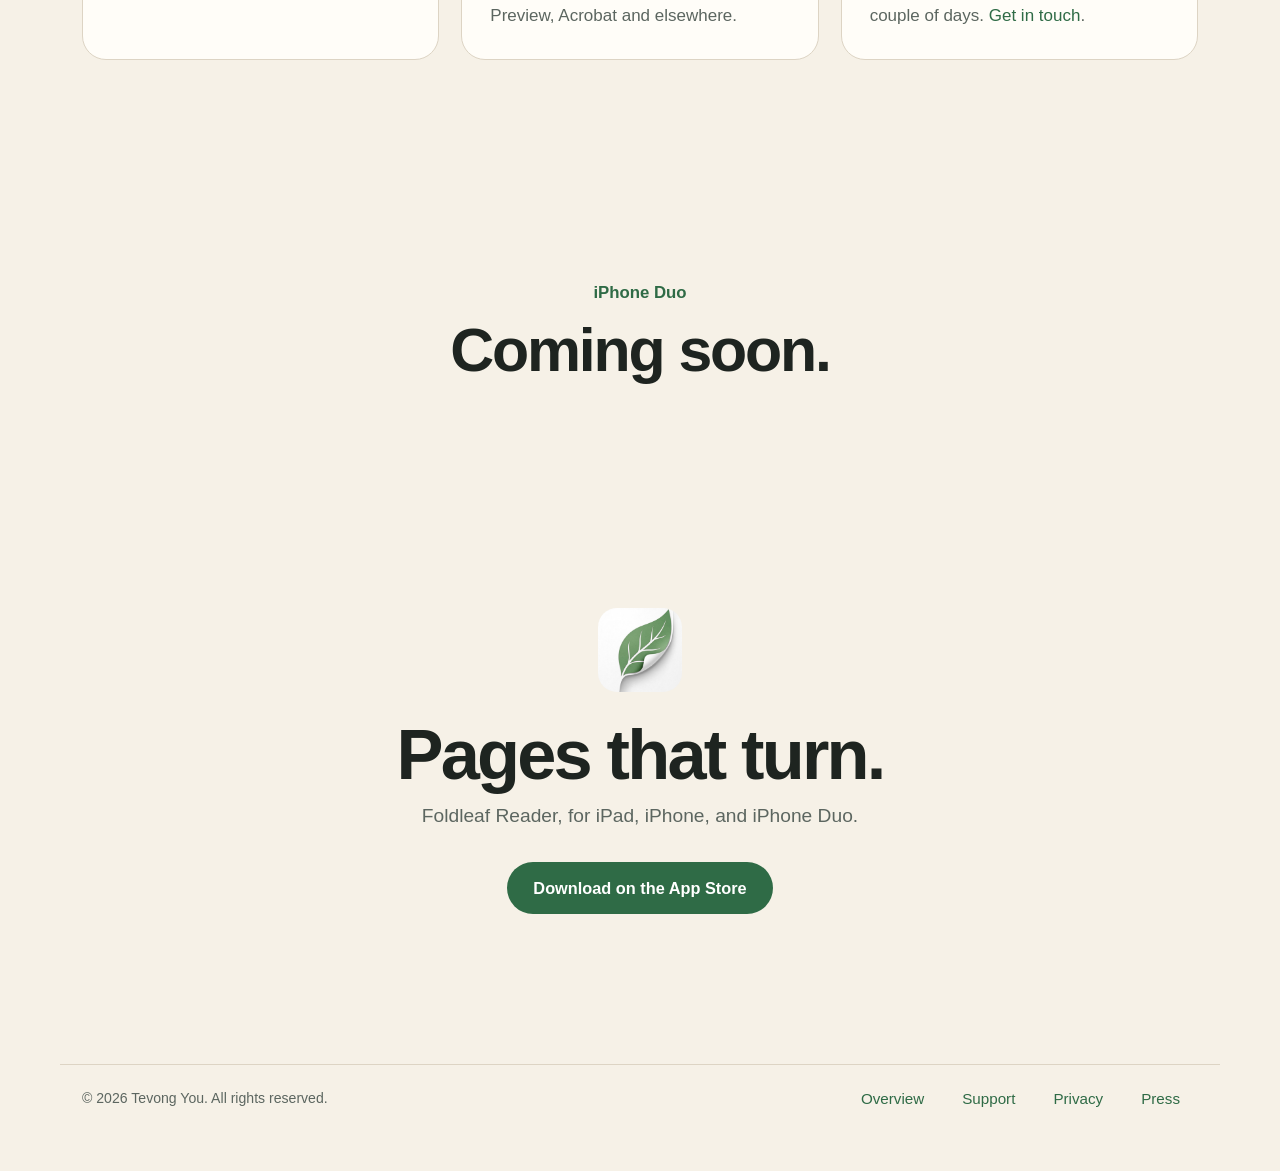
==== commit 58d8c3c4: "Tiesda's review, and Philipp Muellauer's surname Co-Authored-By: Claude Opus 5.5 <noreply@anthropic." ====
--- a/index.html
+++ b/index.html
@@ -63,14 +63,19 @@
 <figure class="review reveal" style="--i:1">
 <p class="stars" role="img" aria-label="5 out of 5 stars">★★★★★</p>
 <blockquote><p>“I’ve tried many apps for reading PDFs and taking notes on them and this is by far the best one. It has all the features that I need for navigating documents and writing with the pencil on them. Underlining by holding down the pen is pretty neat too. The UI can be completely hidden when fullscreen which I appreciate when I want to focus on reading and highlighting.”</p></blockquote>
-<figcaption>Philipp</figcaption>
-</figure>
-</div>
-<div class="review-col lone">
+<figcaption>Philipp Muellauer</figcaption>
+</figure>
+</div>
+<div class="review-col stacked">
 <figure class="review reveal" style="--i:0">
 <p class="stars" role="img" aria-label="5 out of 5 stars">★★★★★</p>
 <blockquote lang="fr"><p>“Génial, j’adore lire dessus !”</p></blockquote>
 <figcaption>Vanessa Lerude</figcaption>
+</figure>
+<figure class="review reveal" style="--i:2">
+<p class="stars" role="img" aria-label="5 out of 5 stars">★★★★★</p>
+<blockquote><p>“Probably the best pdf reader out there. Love the quiet design, the attention to detail and the granular settings that let me set it up exactly how I want, across iPhone and iPad.”</p></blockquote>
+<figcaption>Tiesda</figcaption>
 </figure>
 </div>
 </div>
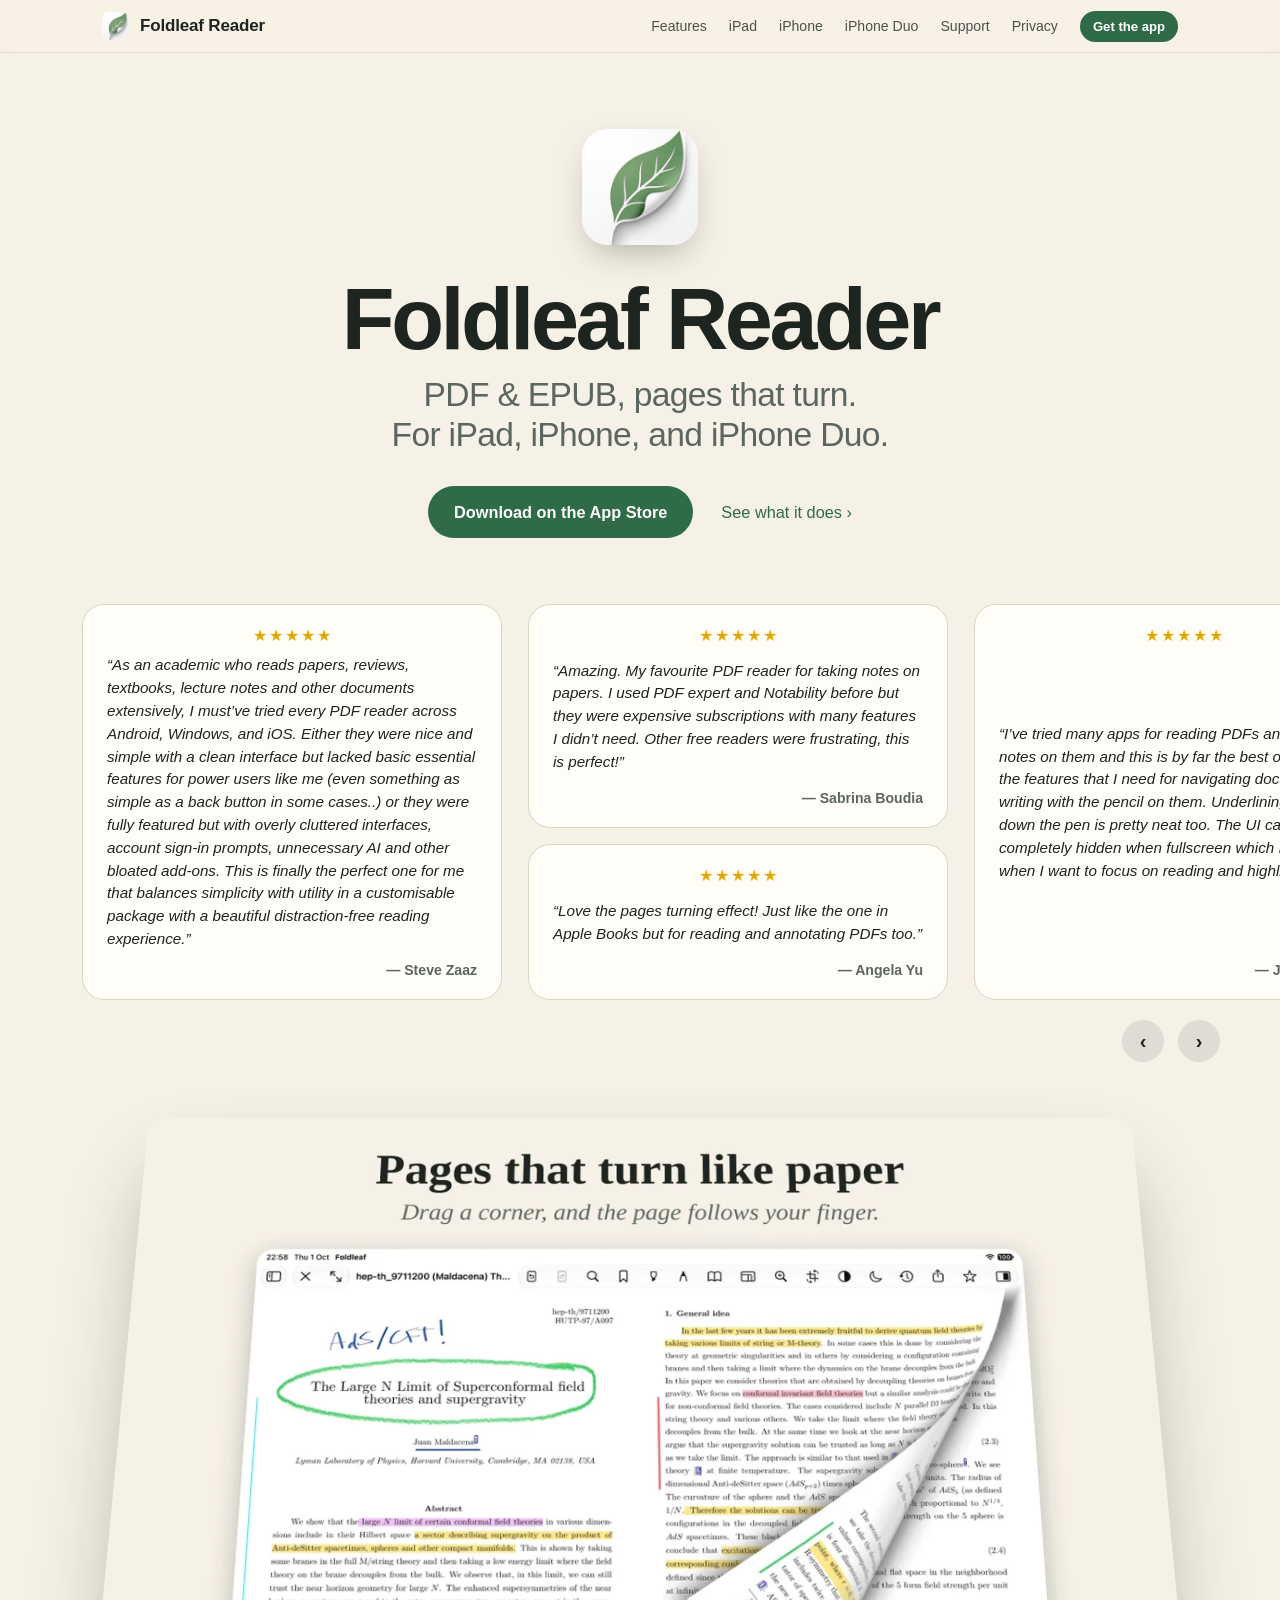
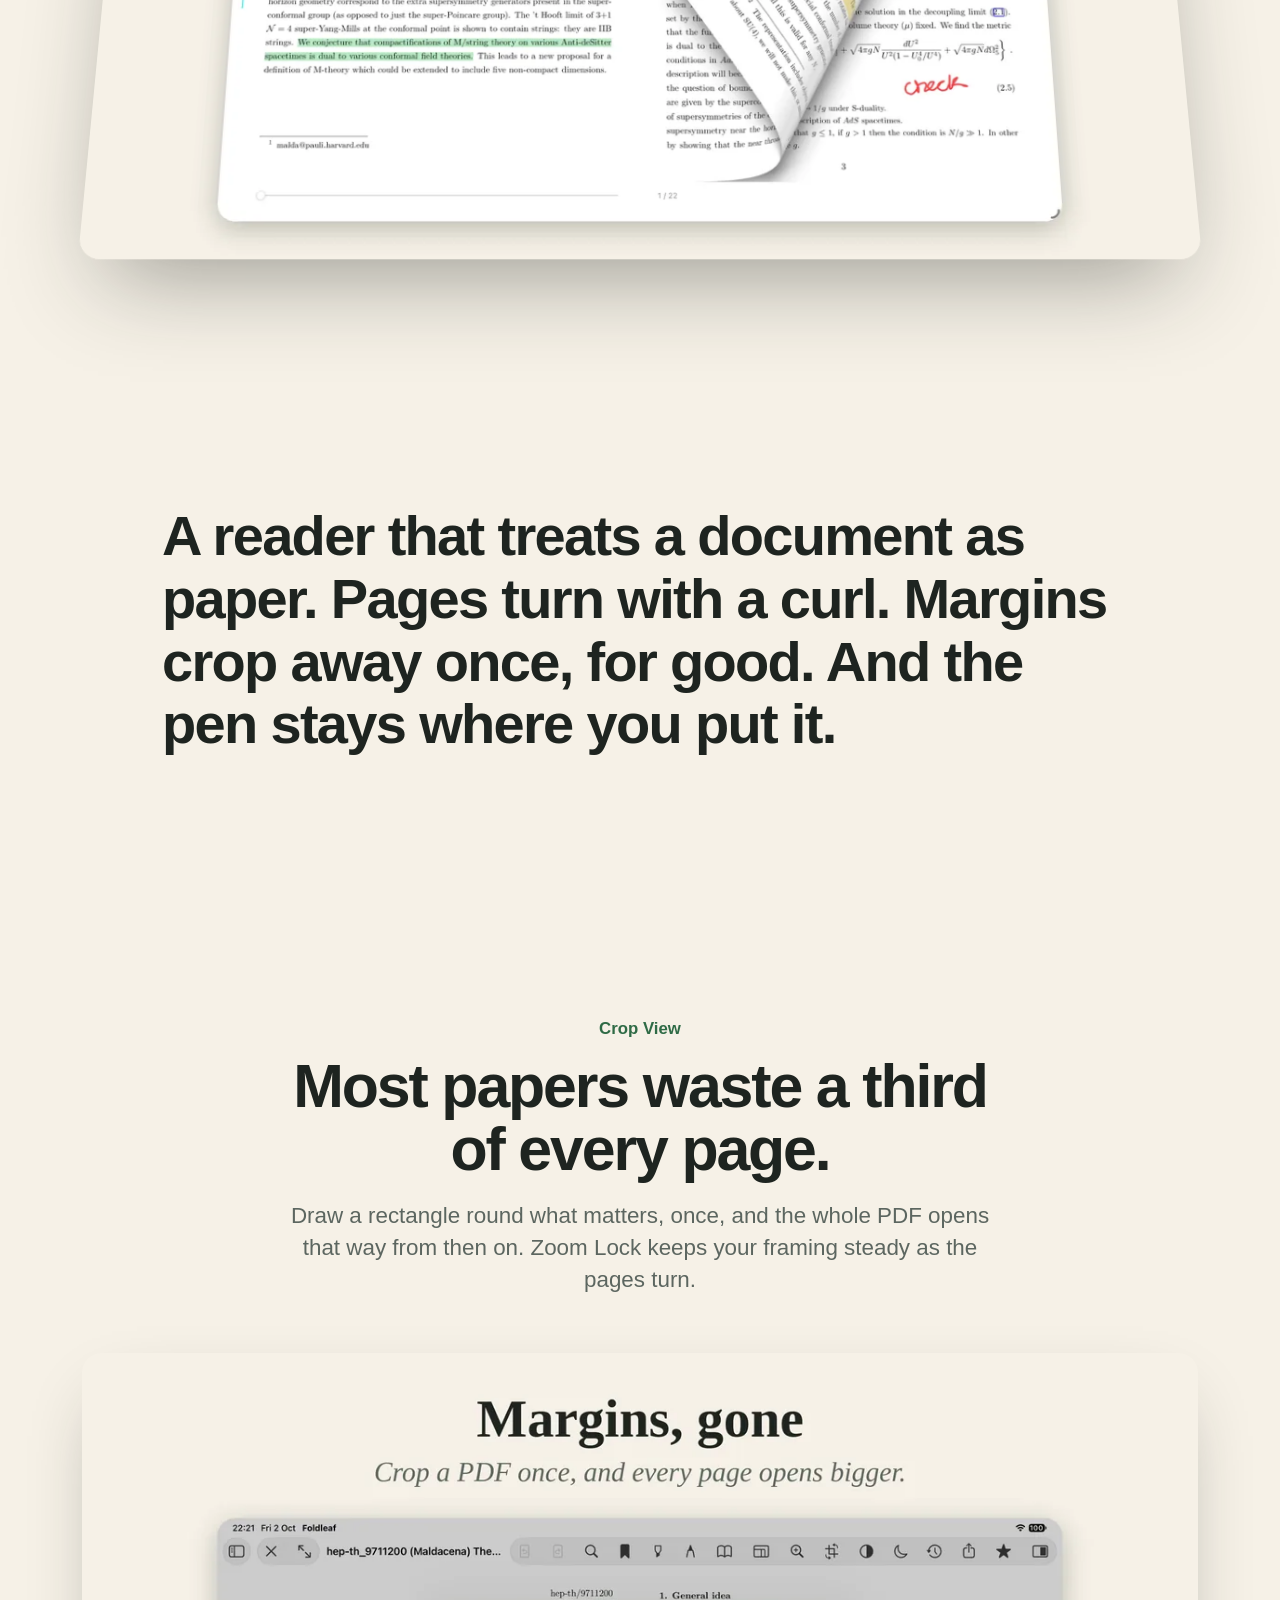
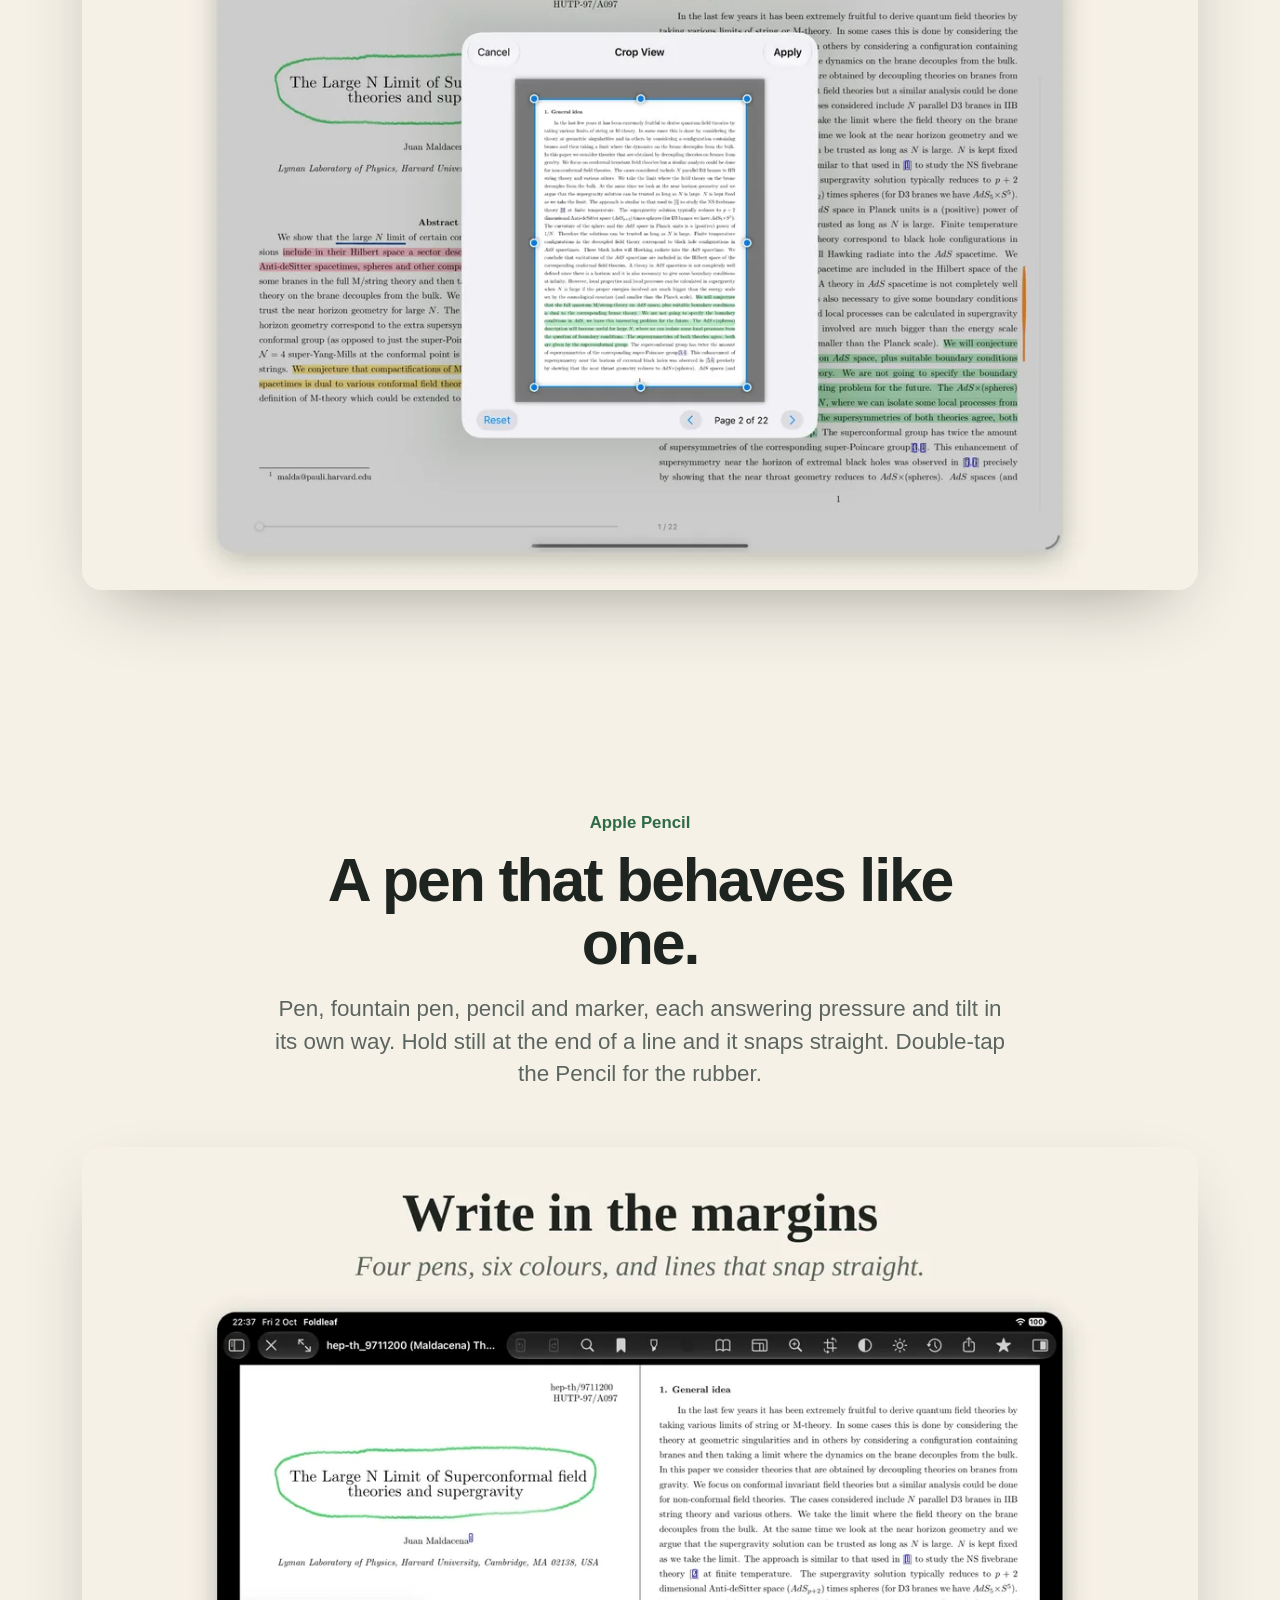
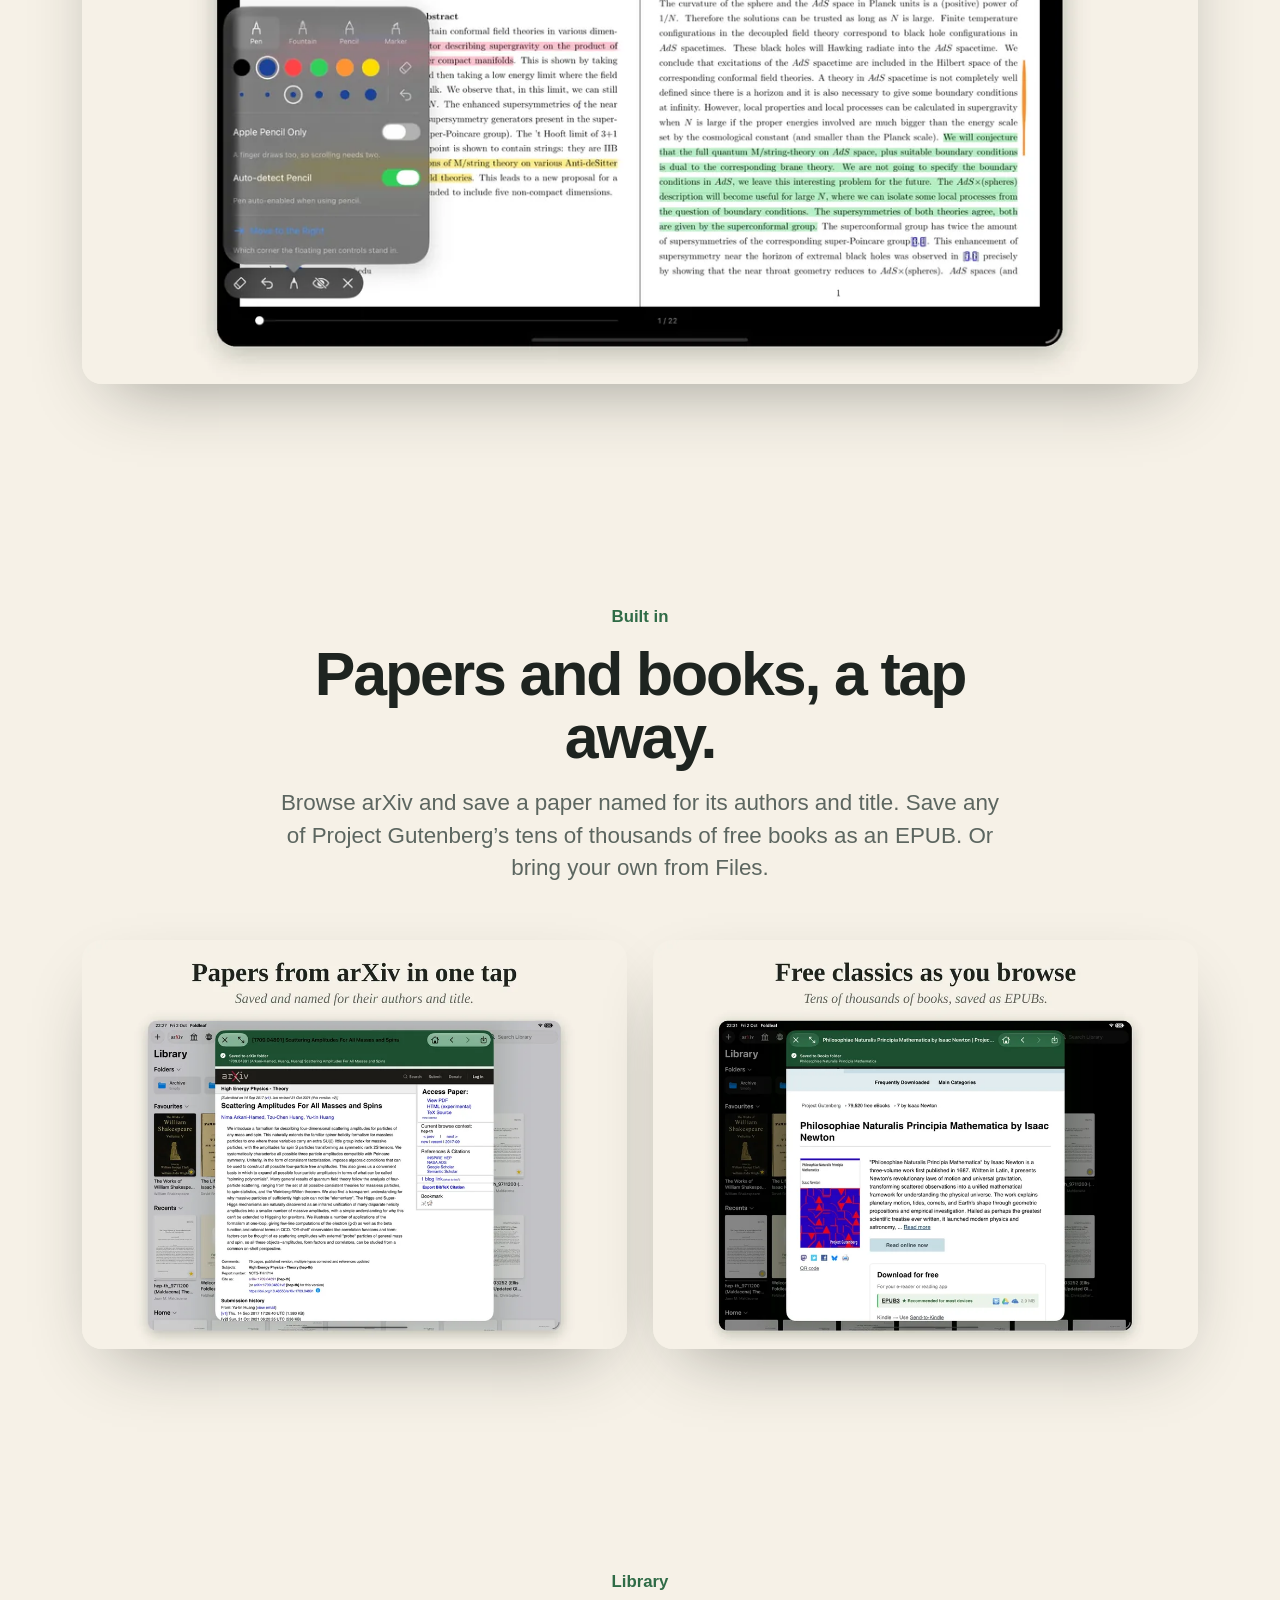
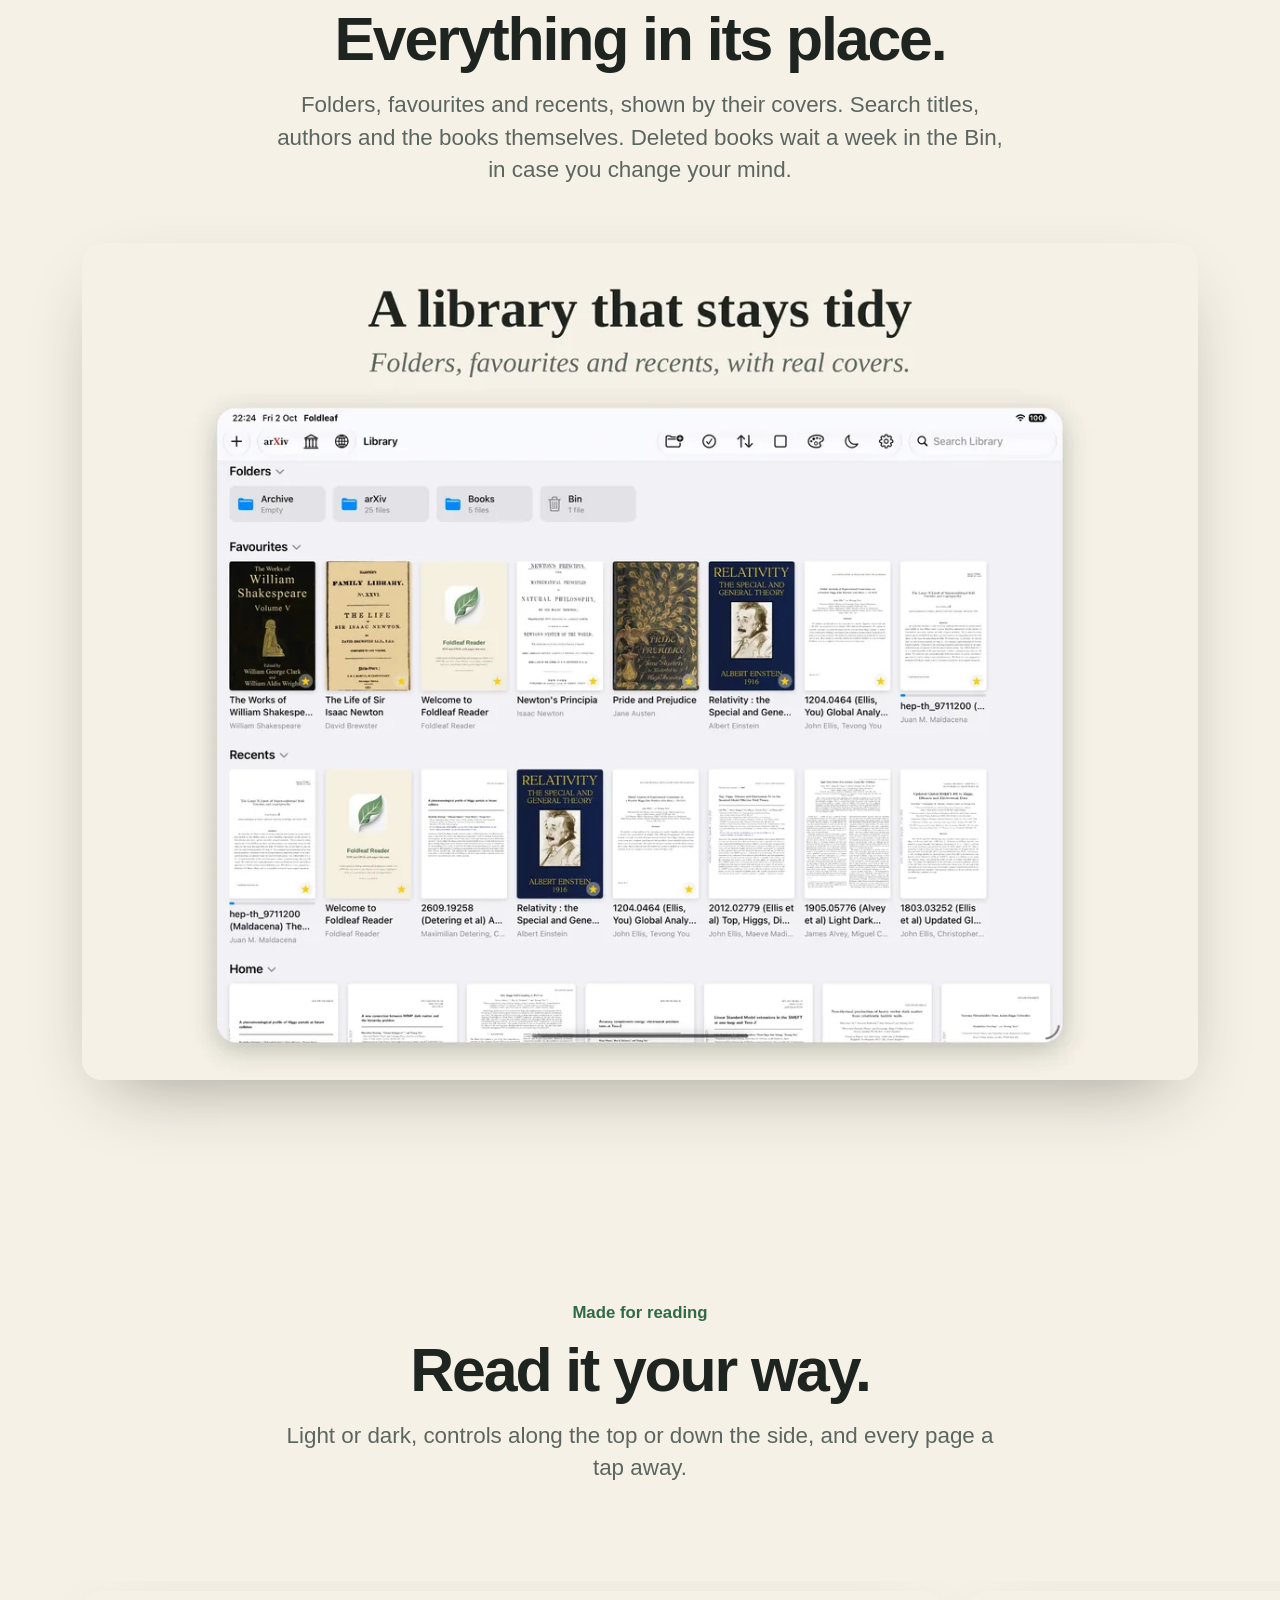
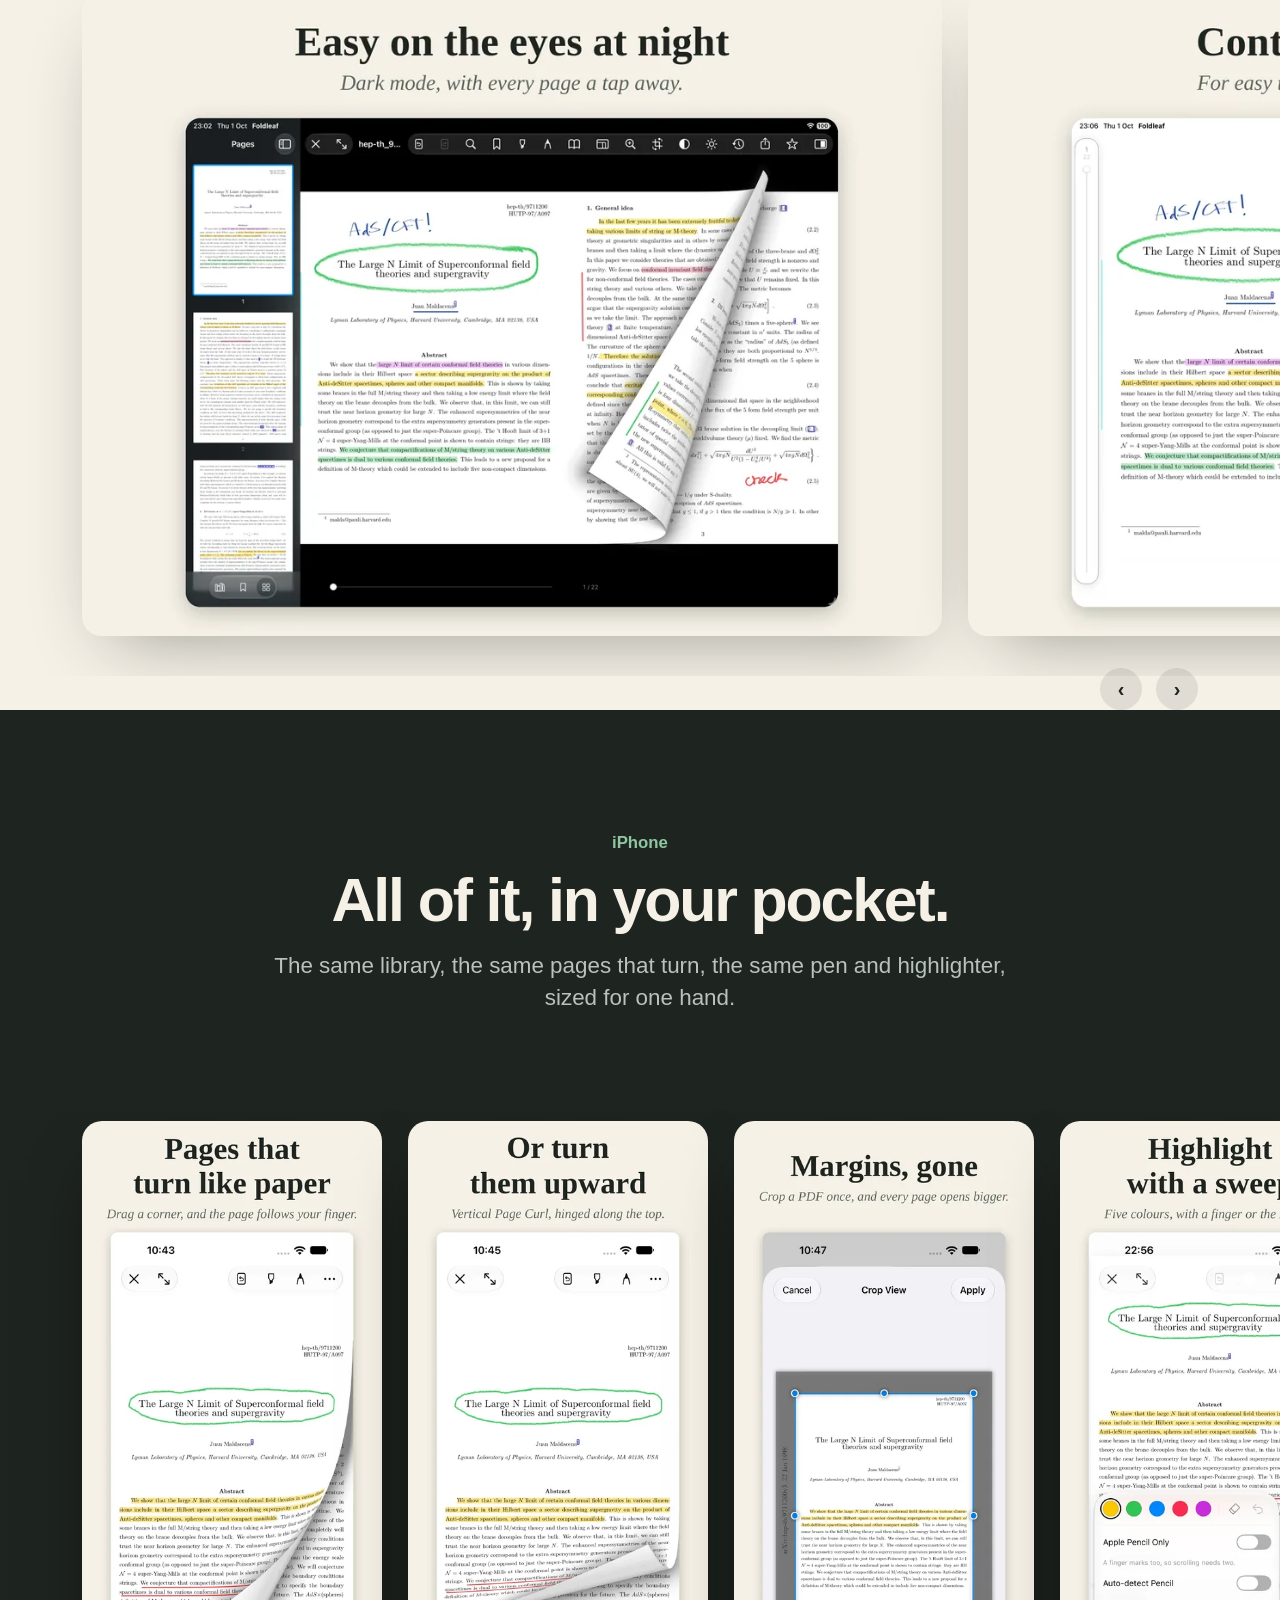
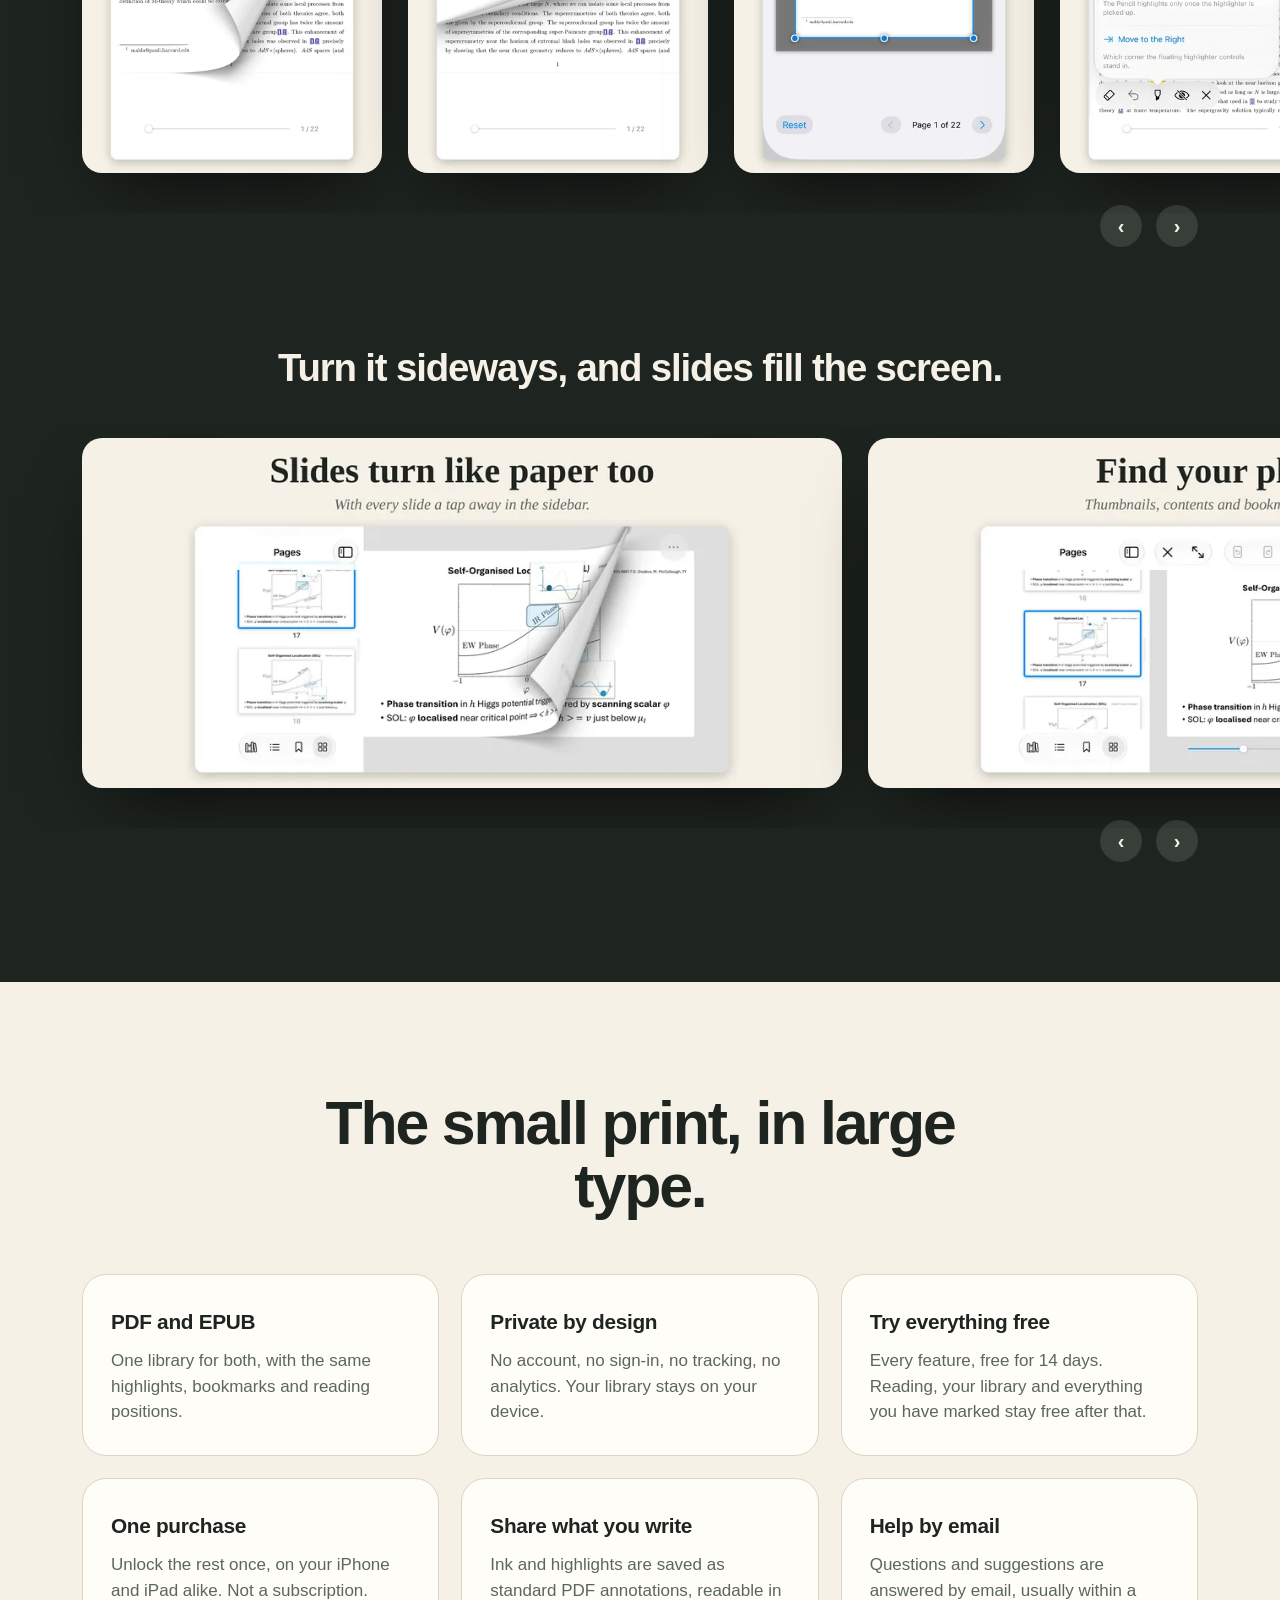
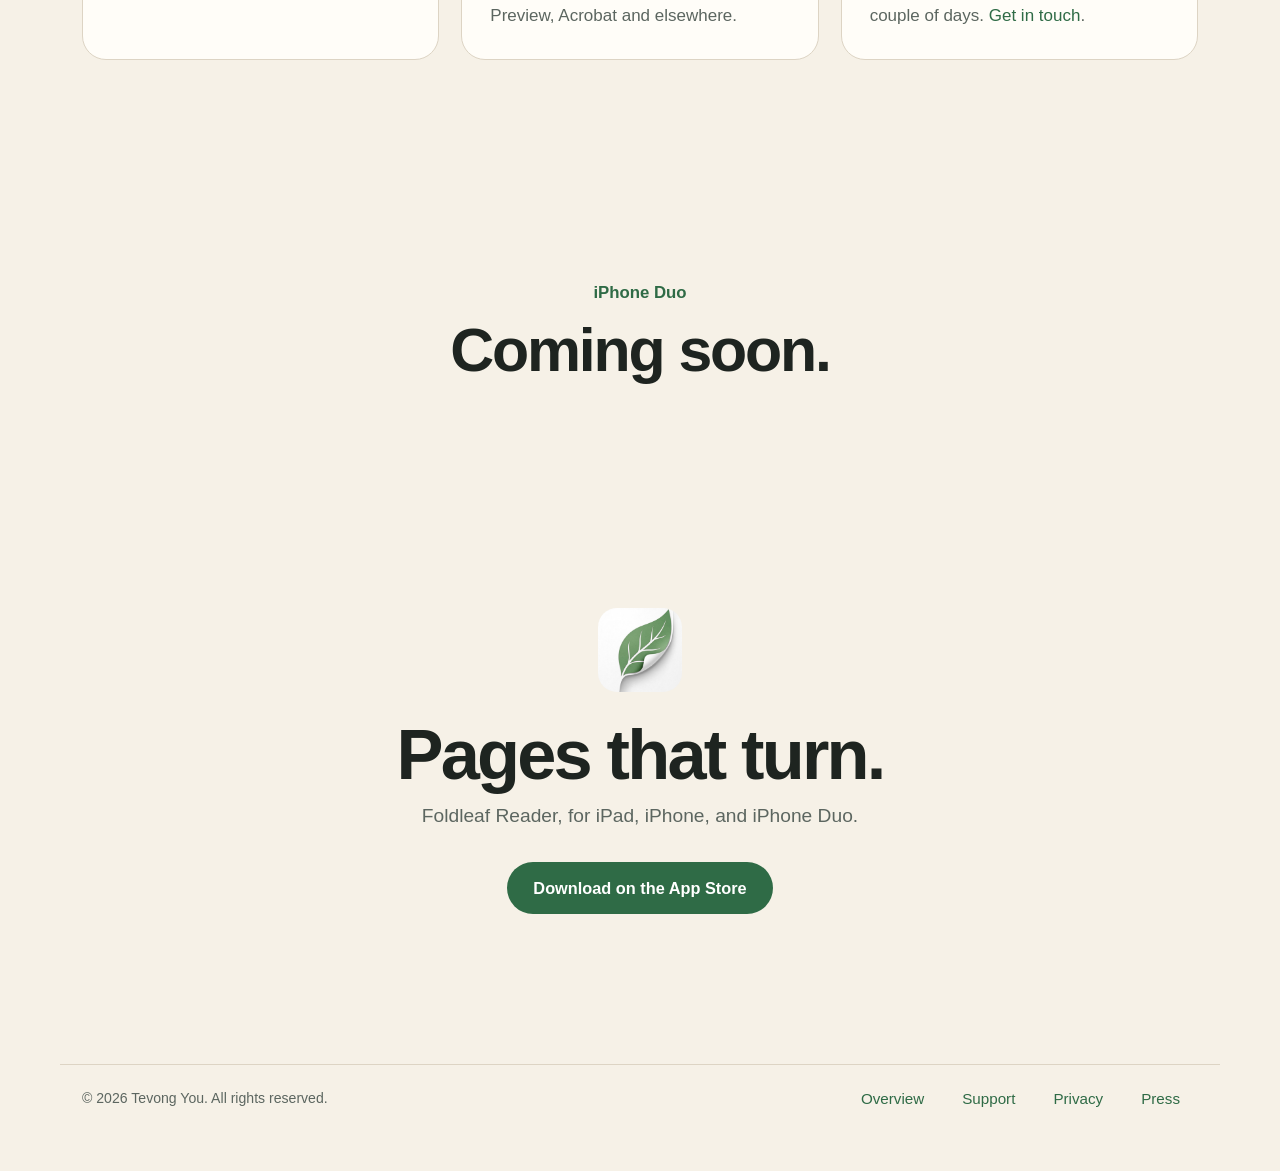
==== commit cc980e2c: "The name a reviewer asked to be shown under Co-Authored-By: Claude Opus 5.5 <noreply@anthropic.com> " ====
--- a/index.html
+++ b/index.html
@@ -63,7 +63,7 @@
 <figure class="review reveal" style="--i:1">
 <p class="stars" role="img" aria-label="5 out of 5 stars">★★★★★</p>
 <blockquote><p>“I’ve tried many apps for reading PDFs and taking notes on them and this is by far the best one. It has all the features that I need for navigating documents and writing with the pencil on them. Underlining by holding down the pen is pretty neat too. The UI can be completely hidden when fullscreen which I appreciate when I want to focus on reading and highlighting.”</p></blockquote>
-<figcaption>Philipp Muellauer</figcaption>
+<figcaption>John Gardiner</figcaption>
 </figure>
 </div>
 <div class="review-col stacked">
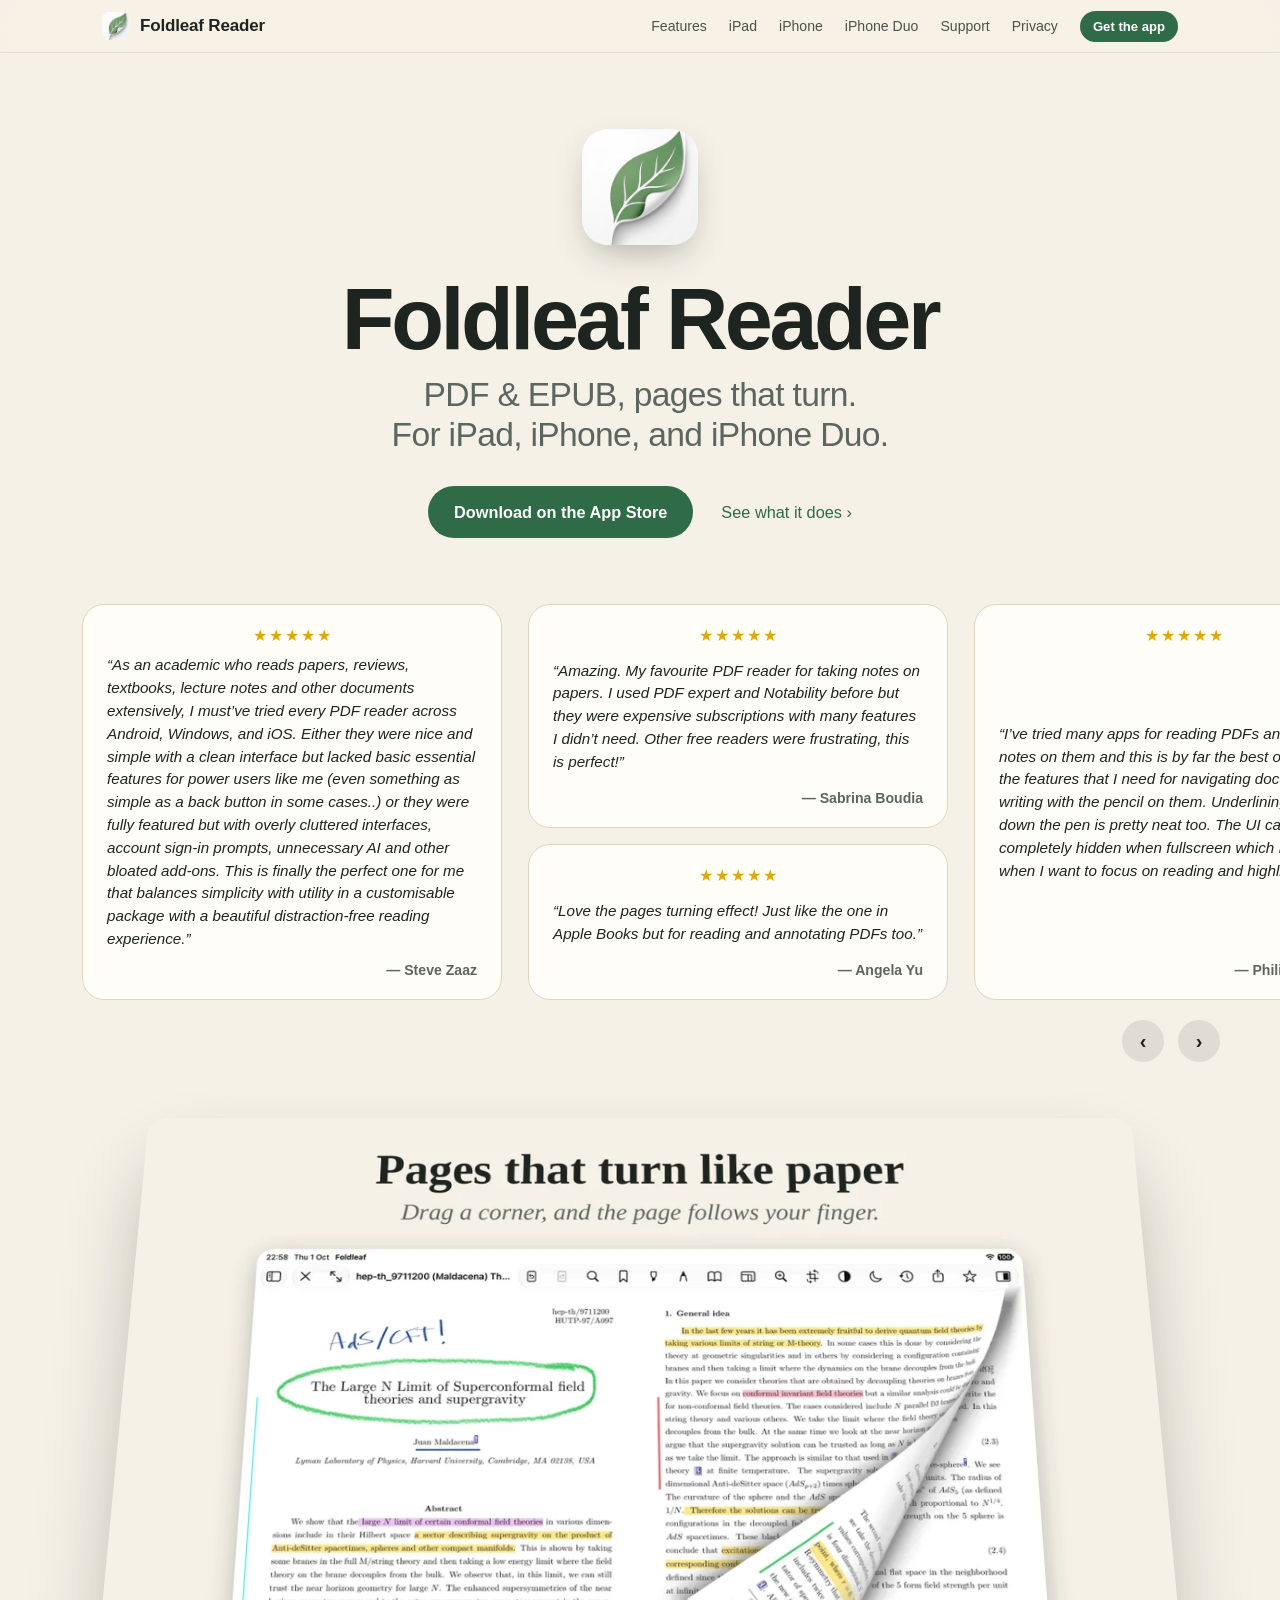
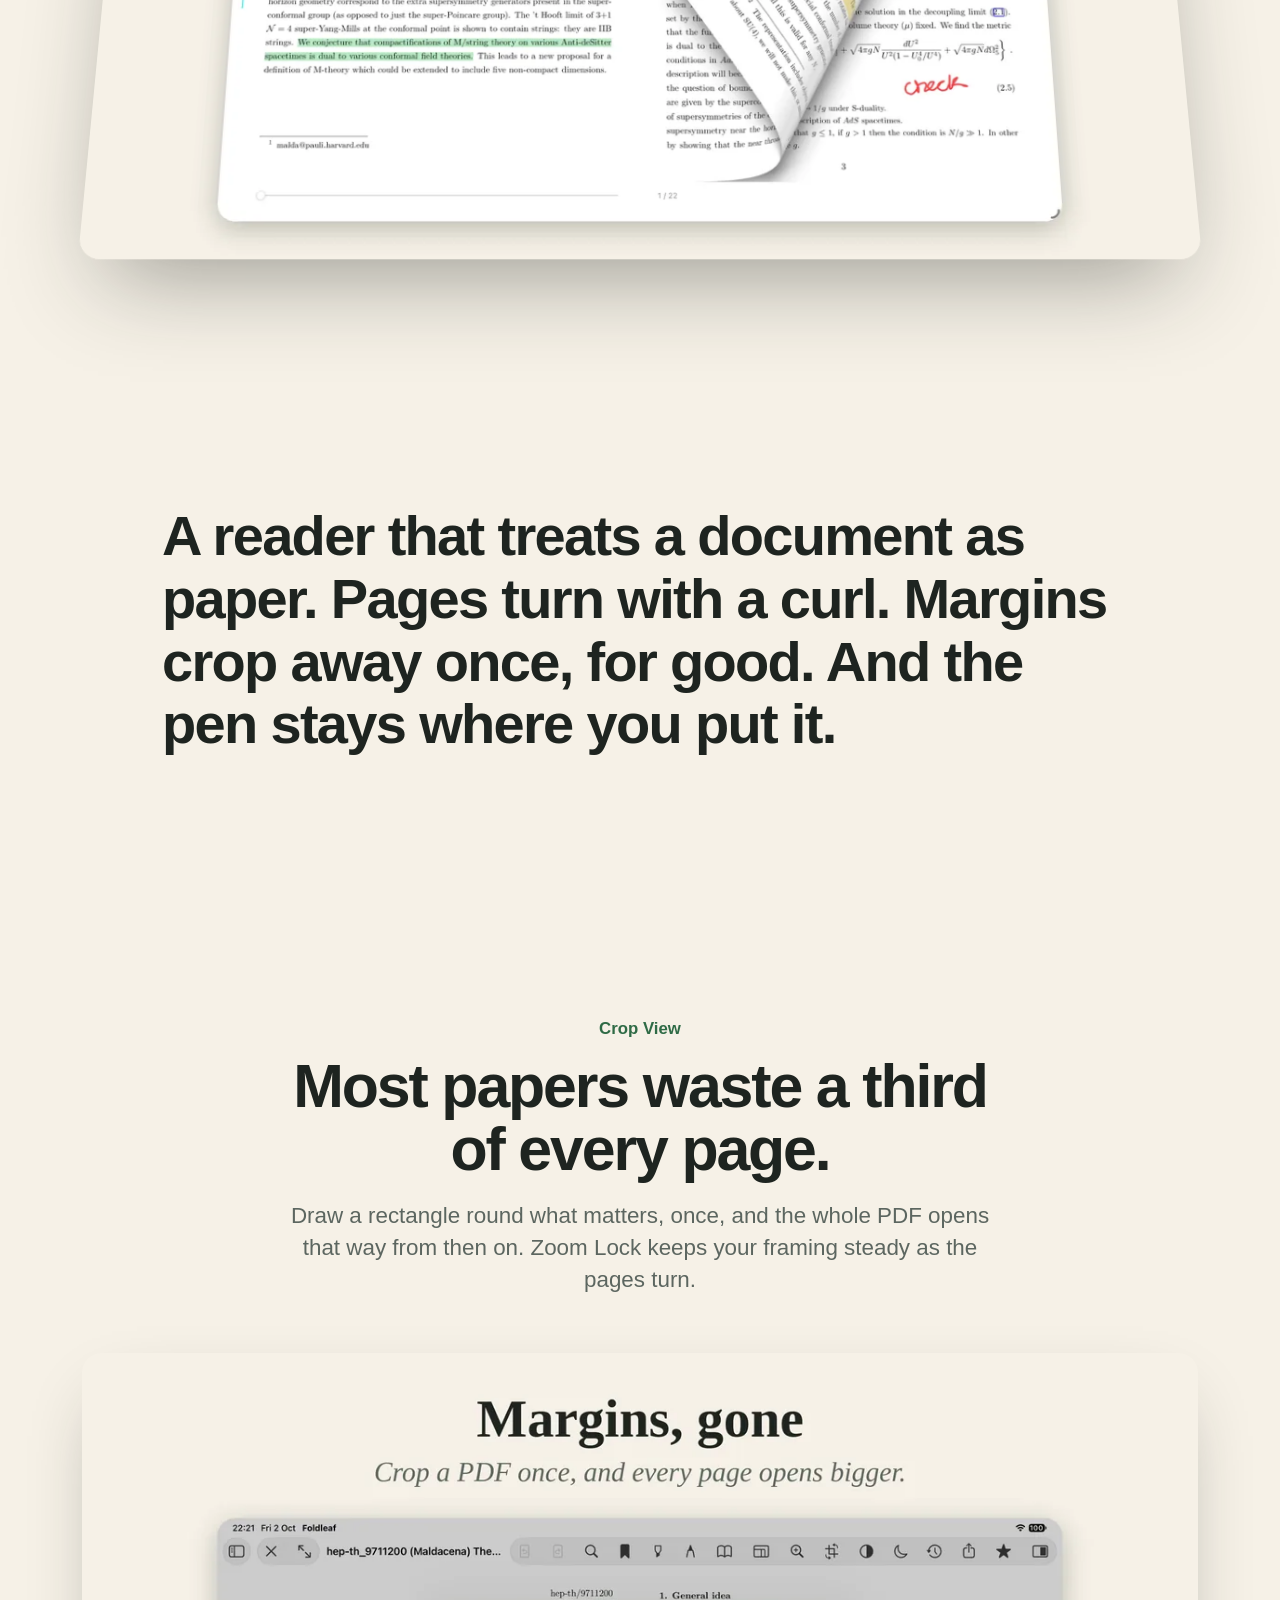
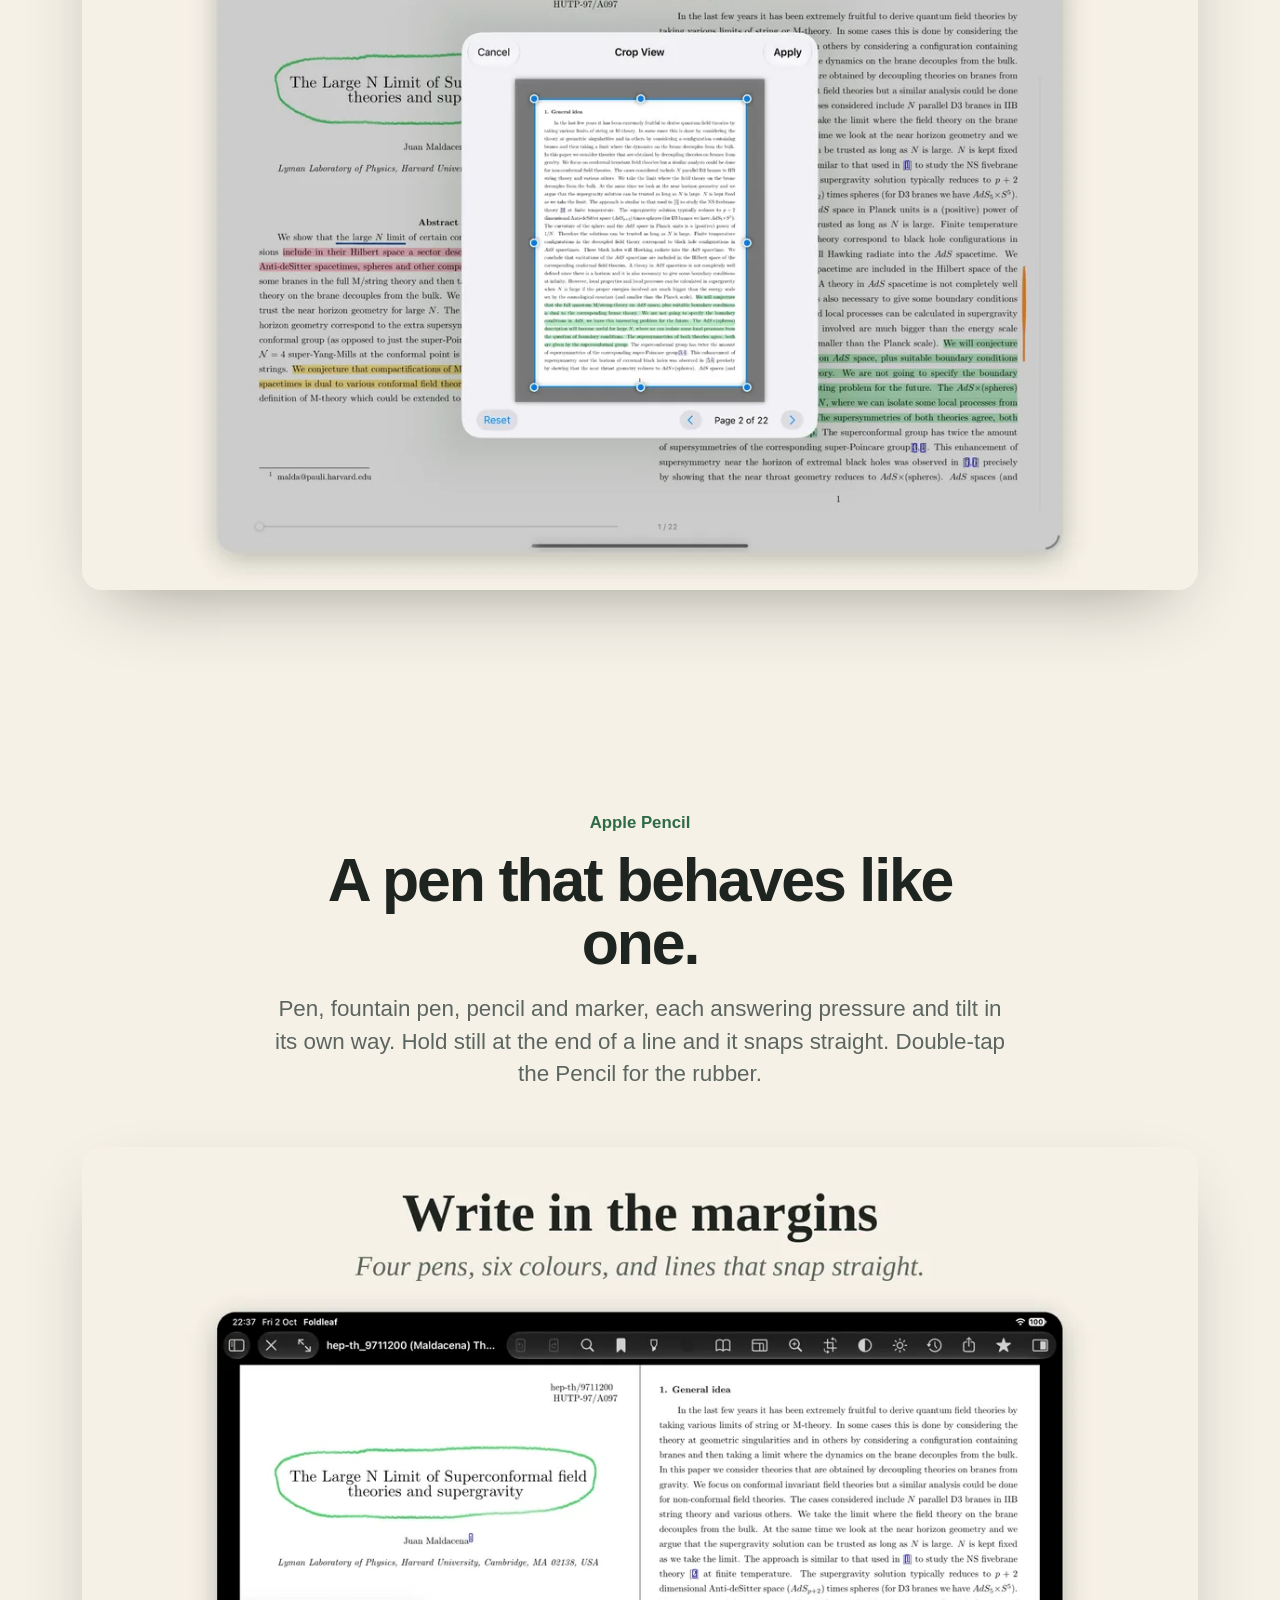
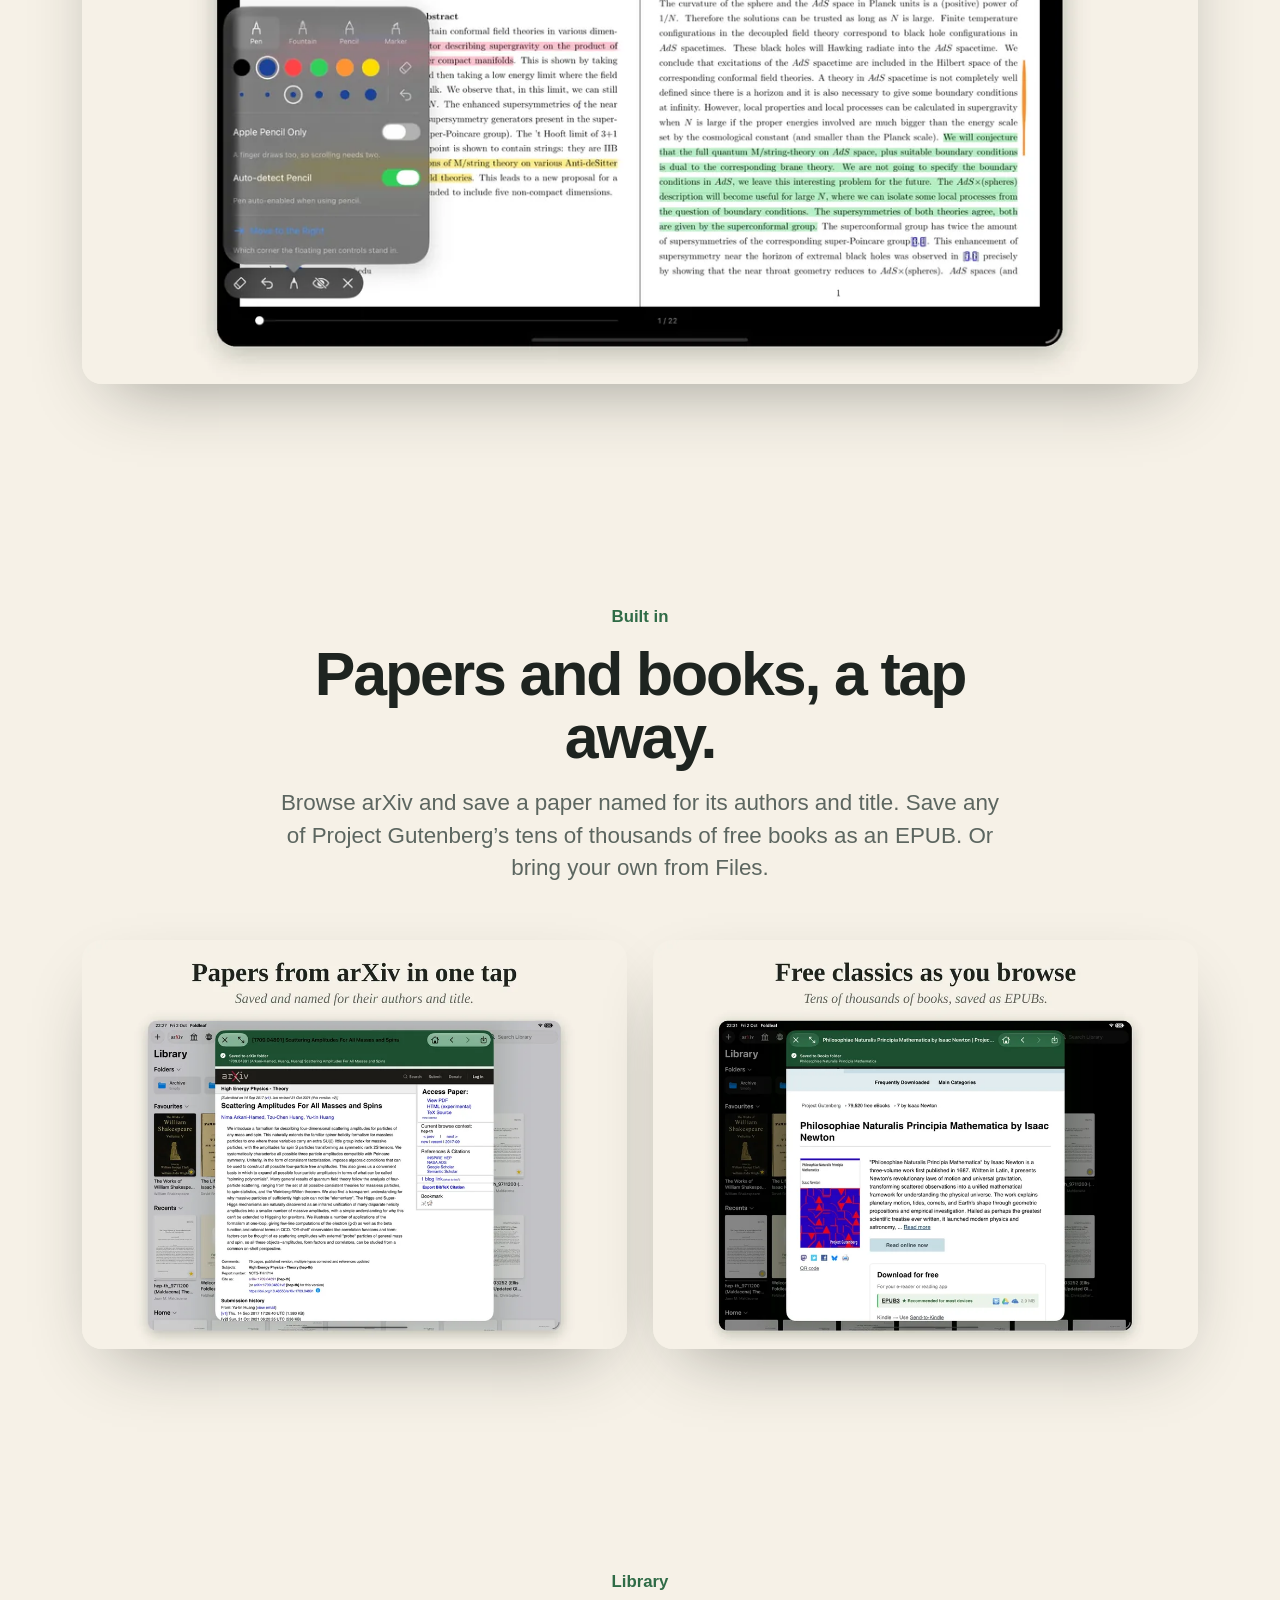
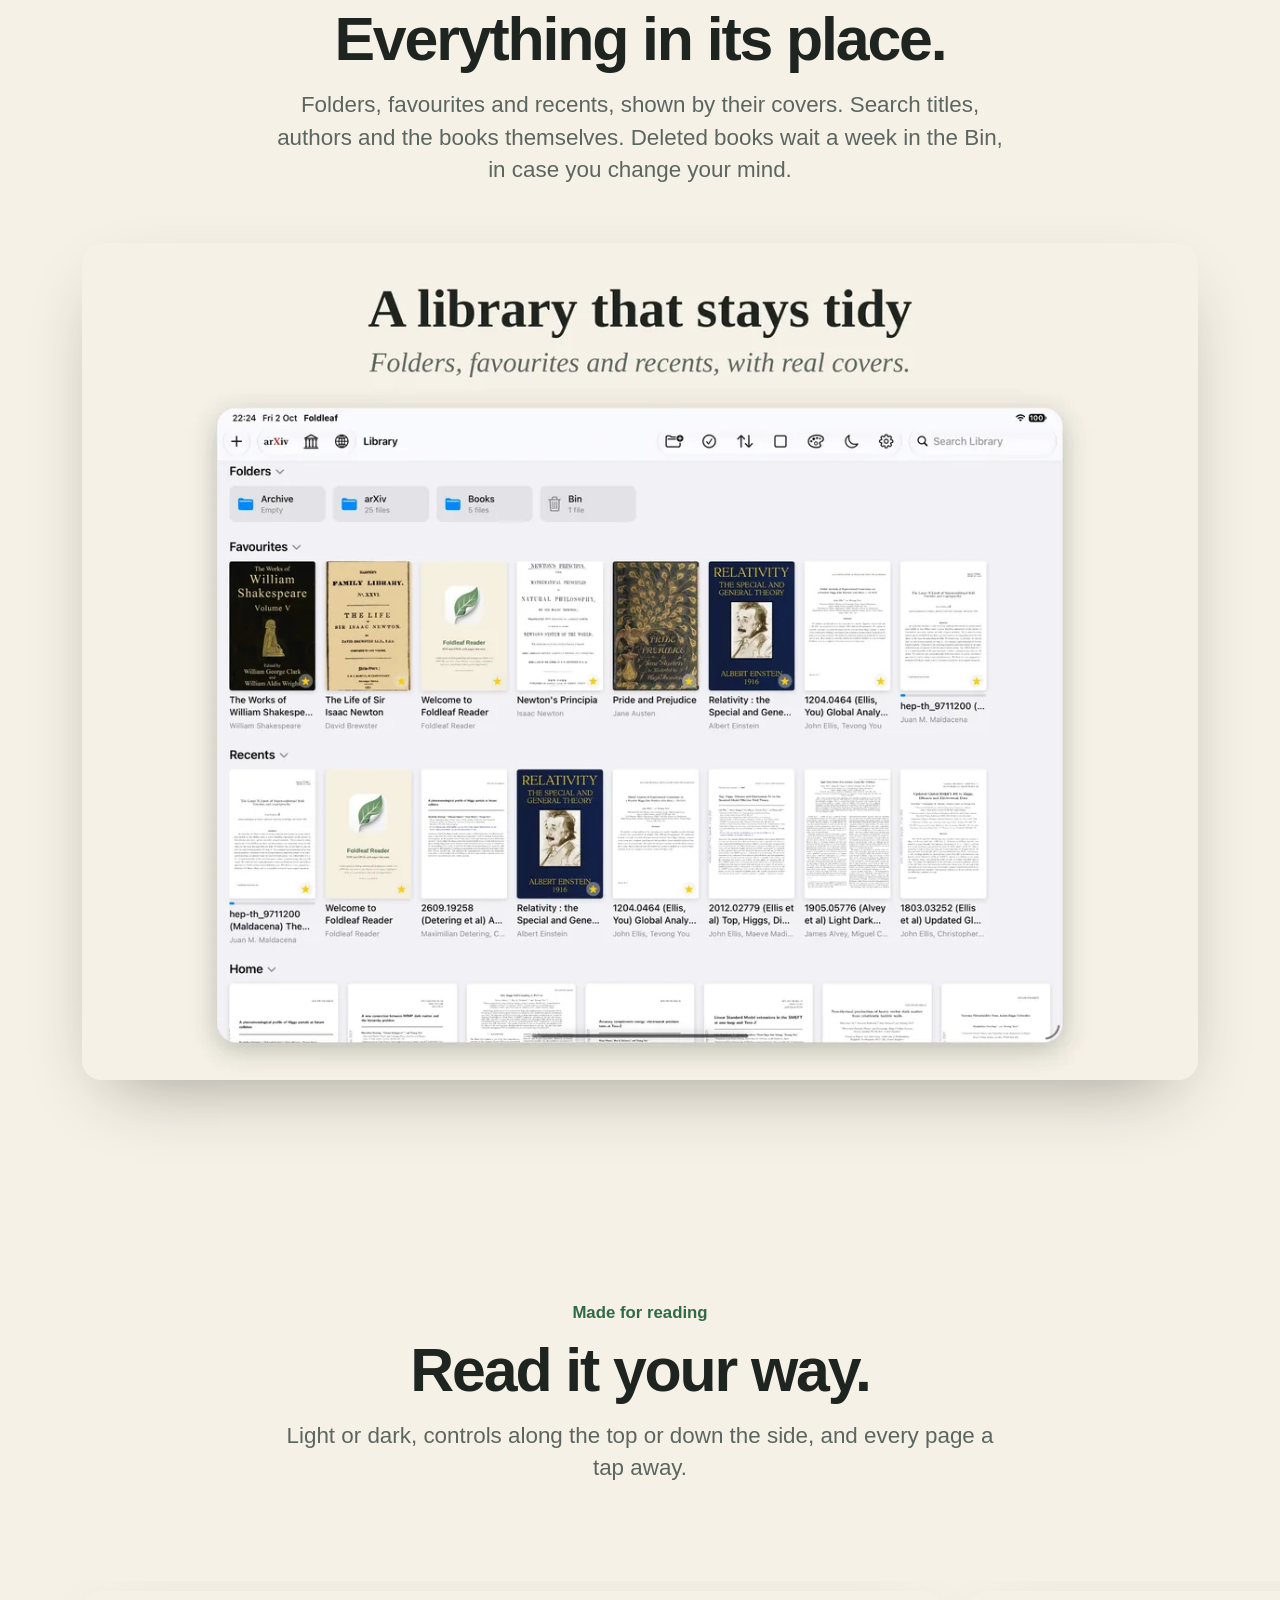
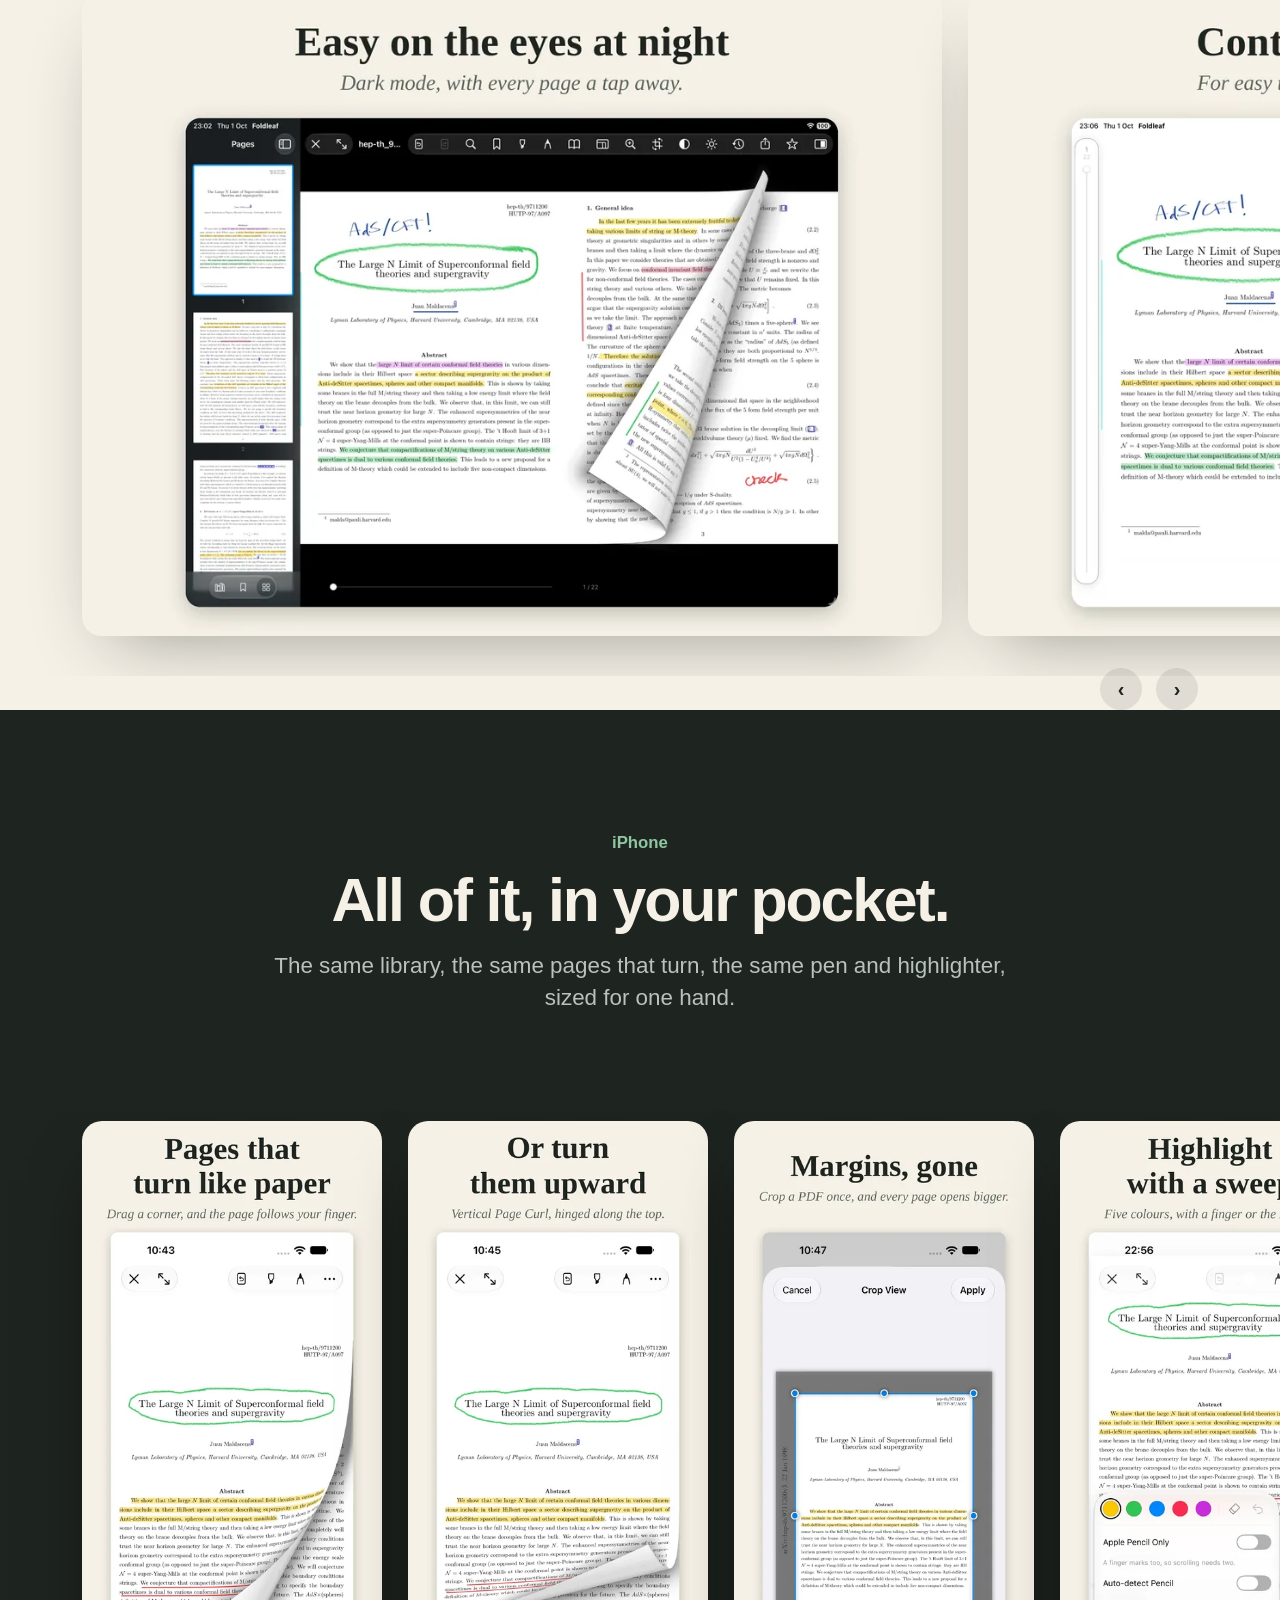
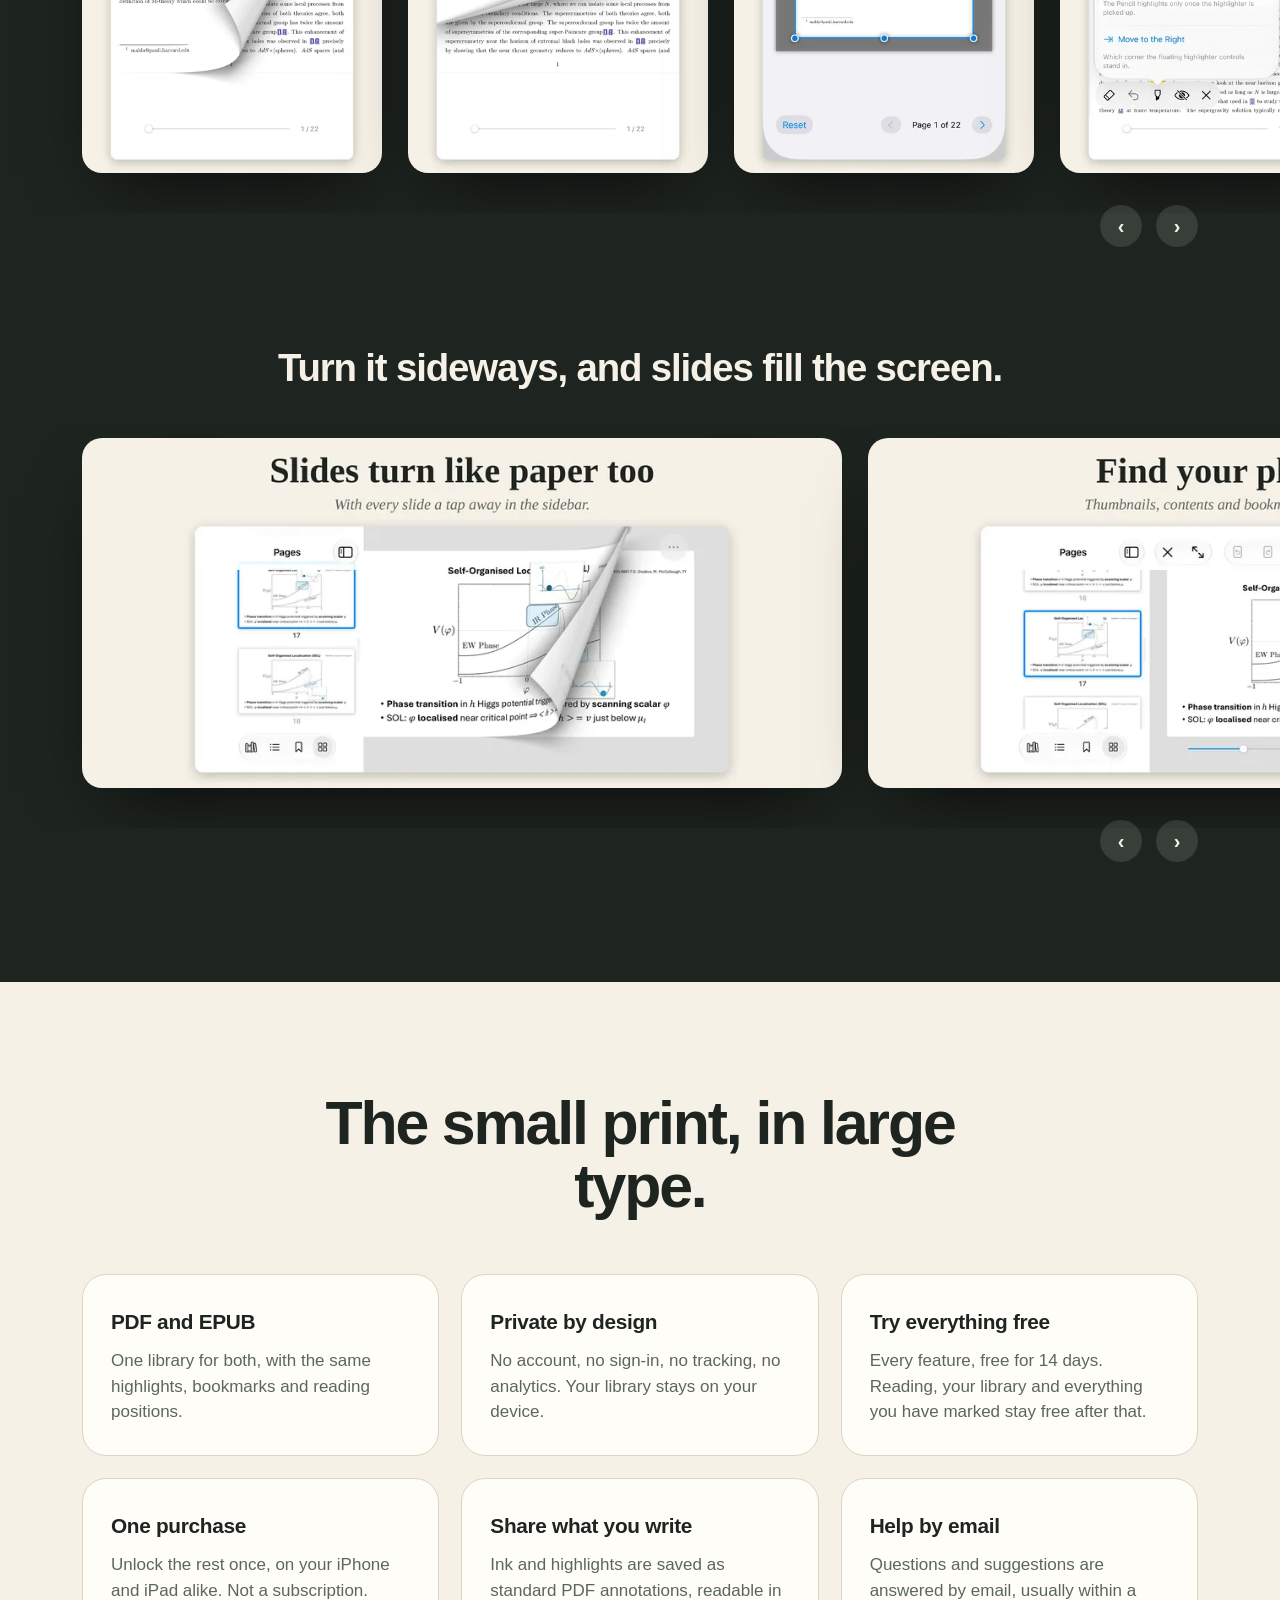
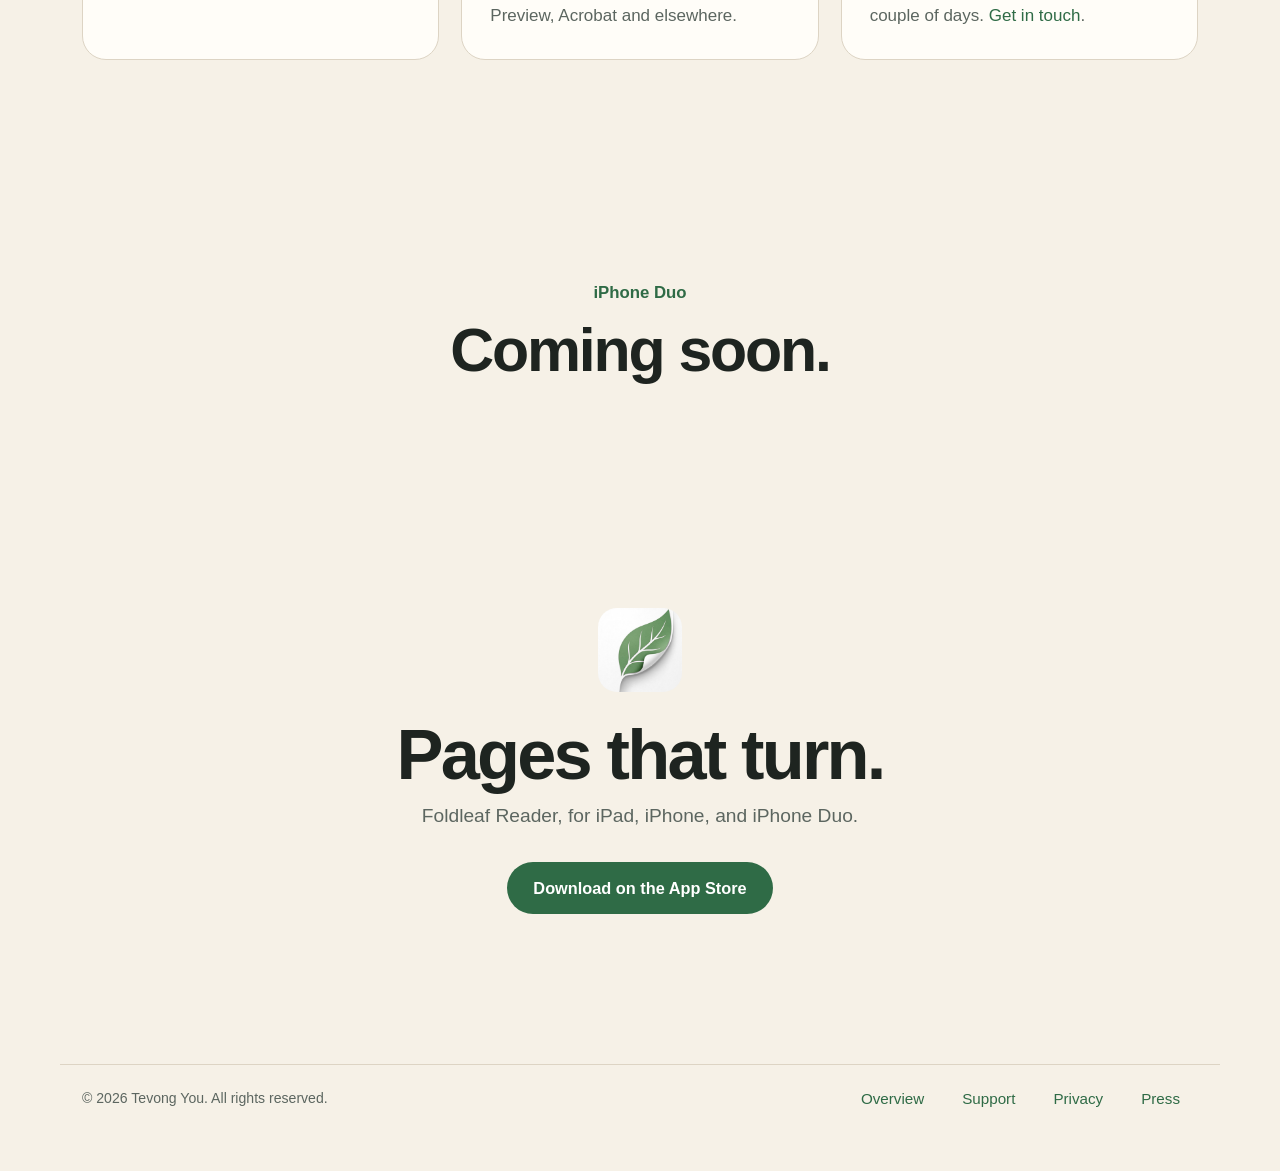
==== commit a6593f3a: "Philipp Muellauer under his review again He no longer minds his own name being shown. The other page" ====
--- a/index.html
+++ b/index.html
@@ -63,7 +63,7 @@
 <figure class="review reveal" style="--i:1">
 <p class="stars" role="img" aria-label="5 out of 5 stars">★★★★★</p>
 <blockquote><p>“I’ve tried many apps for reading PDFs and taking notes on them and this is by far the best one. It has all the features that I need for navigating documents and writing with the pencil on them. Underlining by holding down the pen is pretty neat too. The UI can be completely hidden when fullscreen which I appreciate when I want to focus on reading and highlighting.”</p></blockquote>
-<figcaption>John Gardiner</figcaption>
+<figcaption>Philipp Muellauer</figcaption>
 </figure>
 </div>
 <div class="review-col stacked">
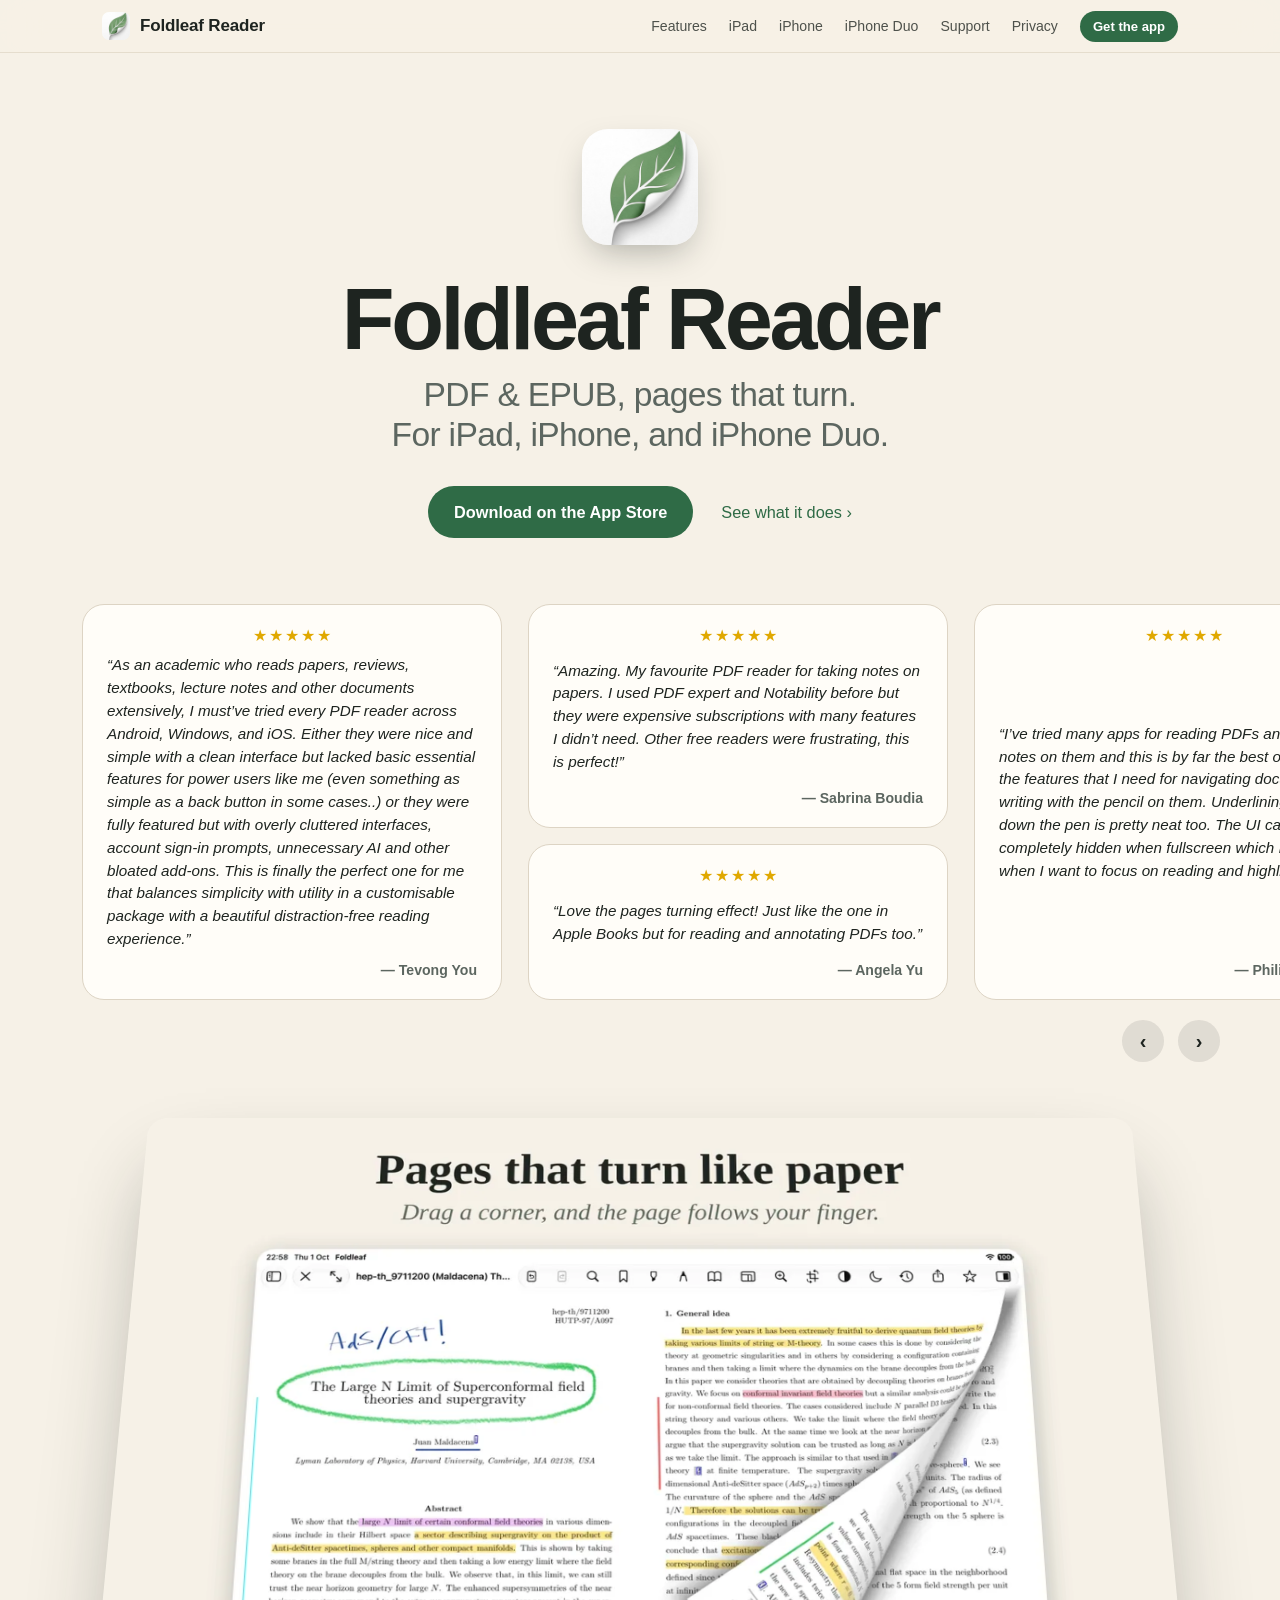
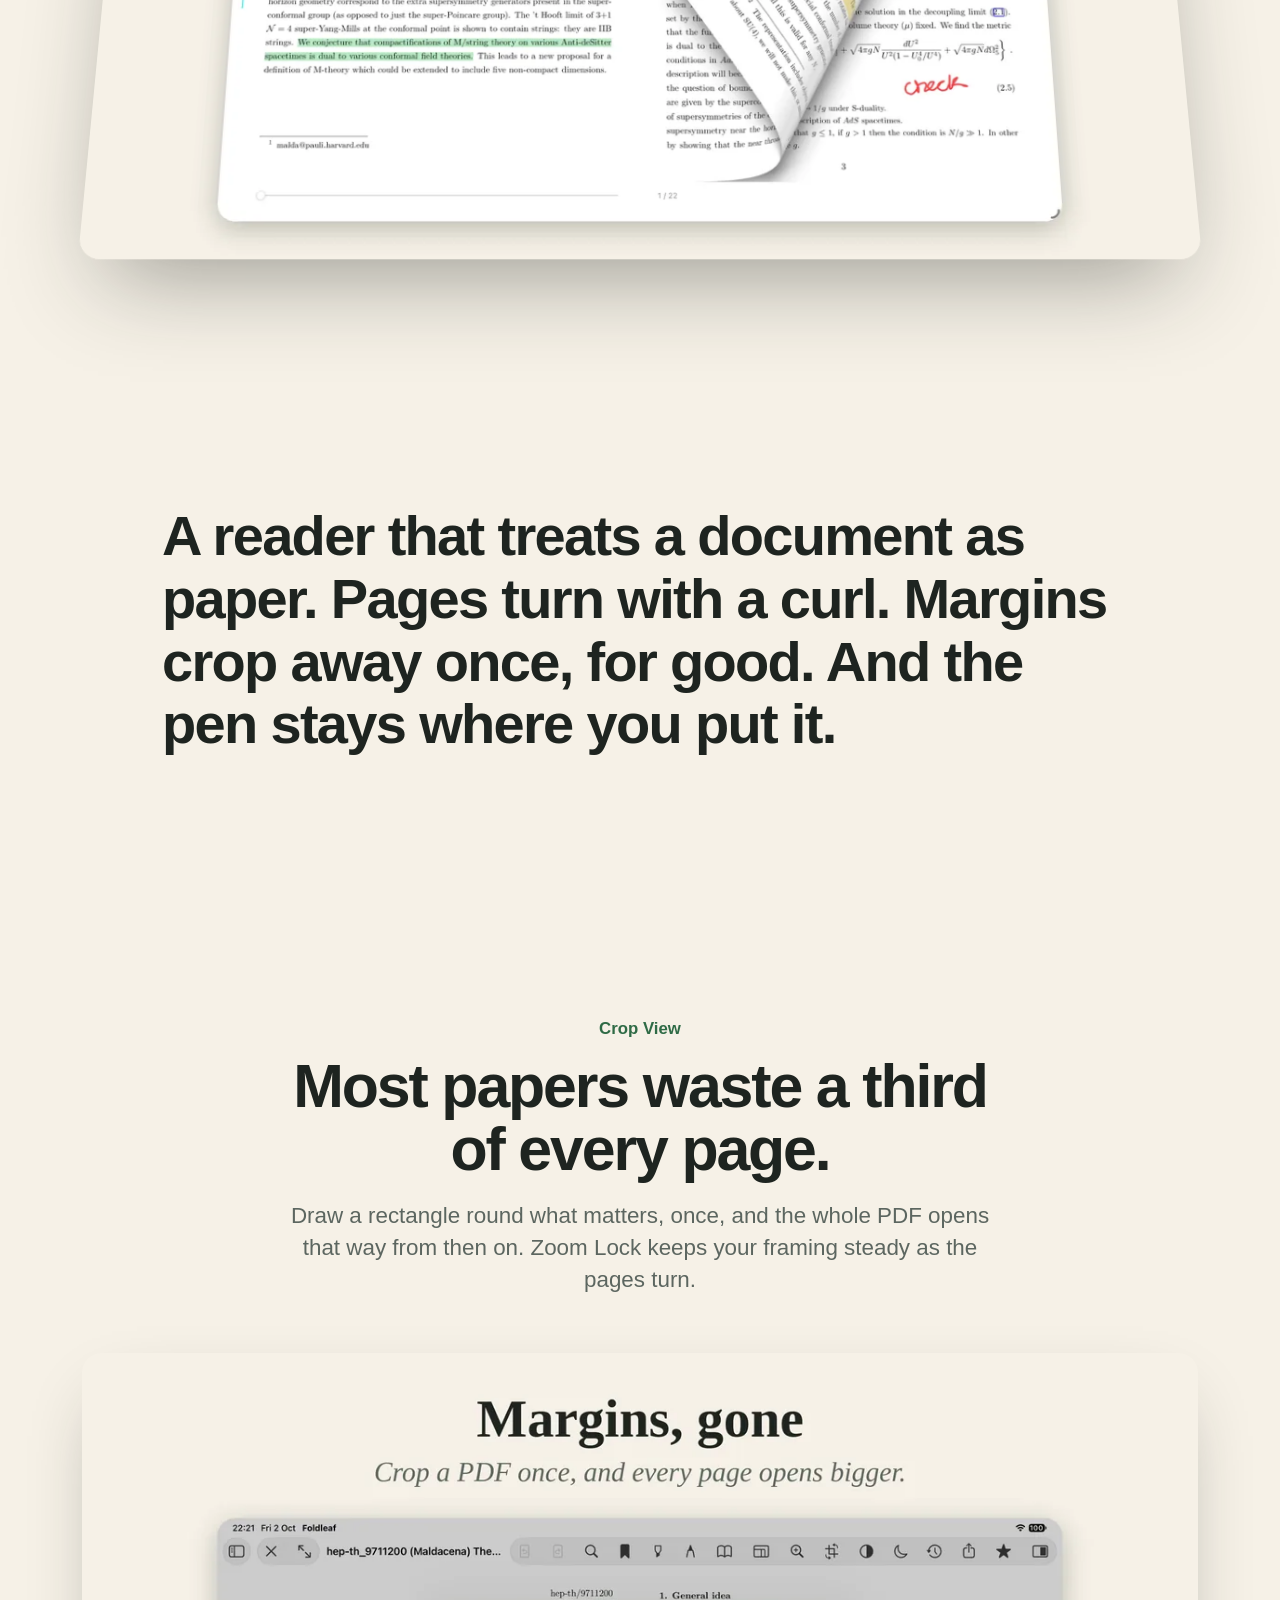
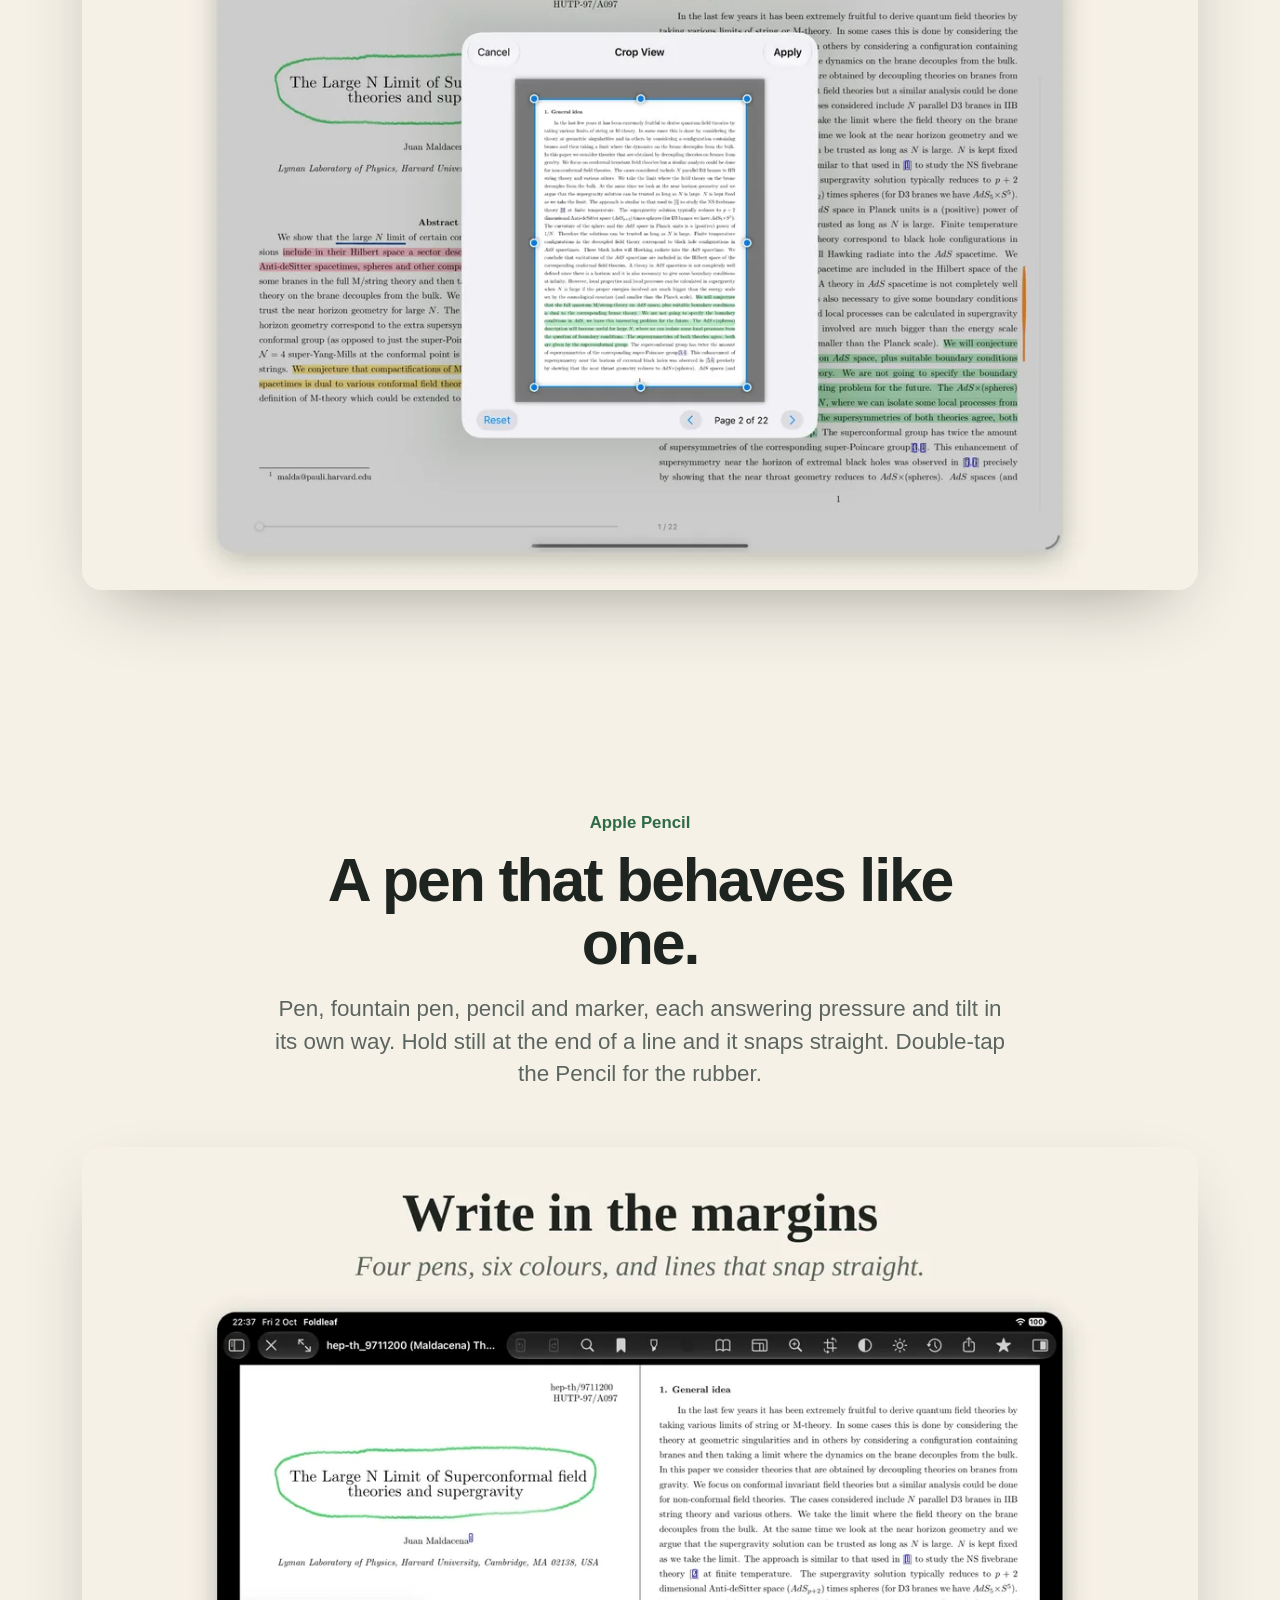
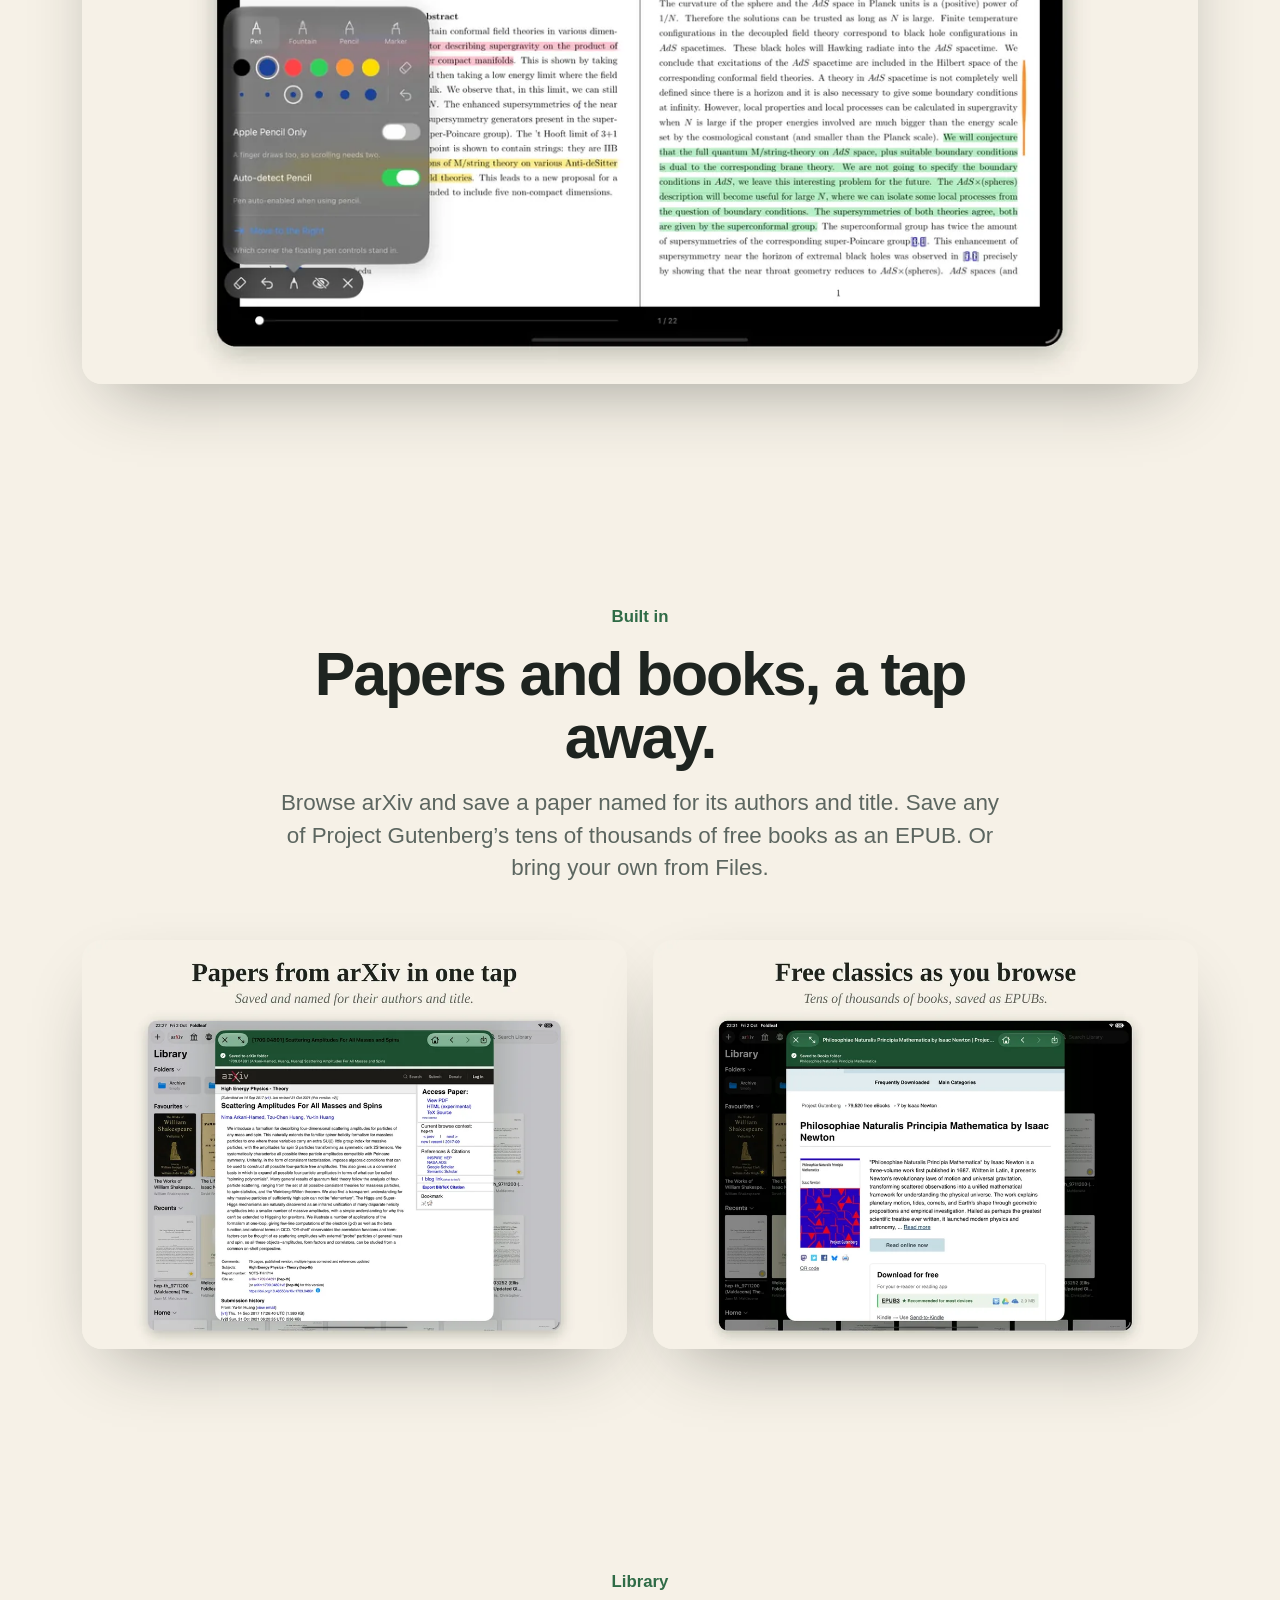
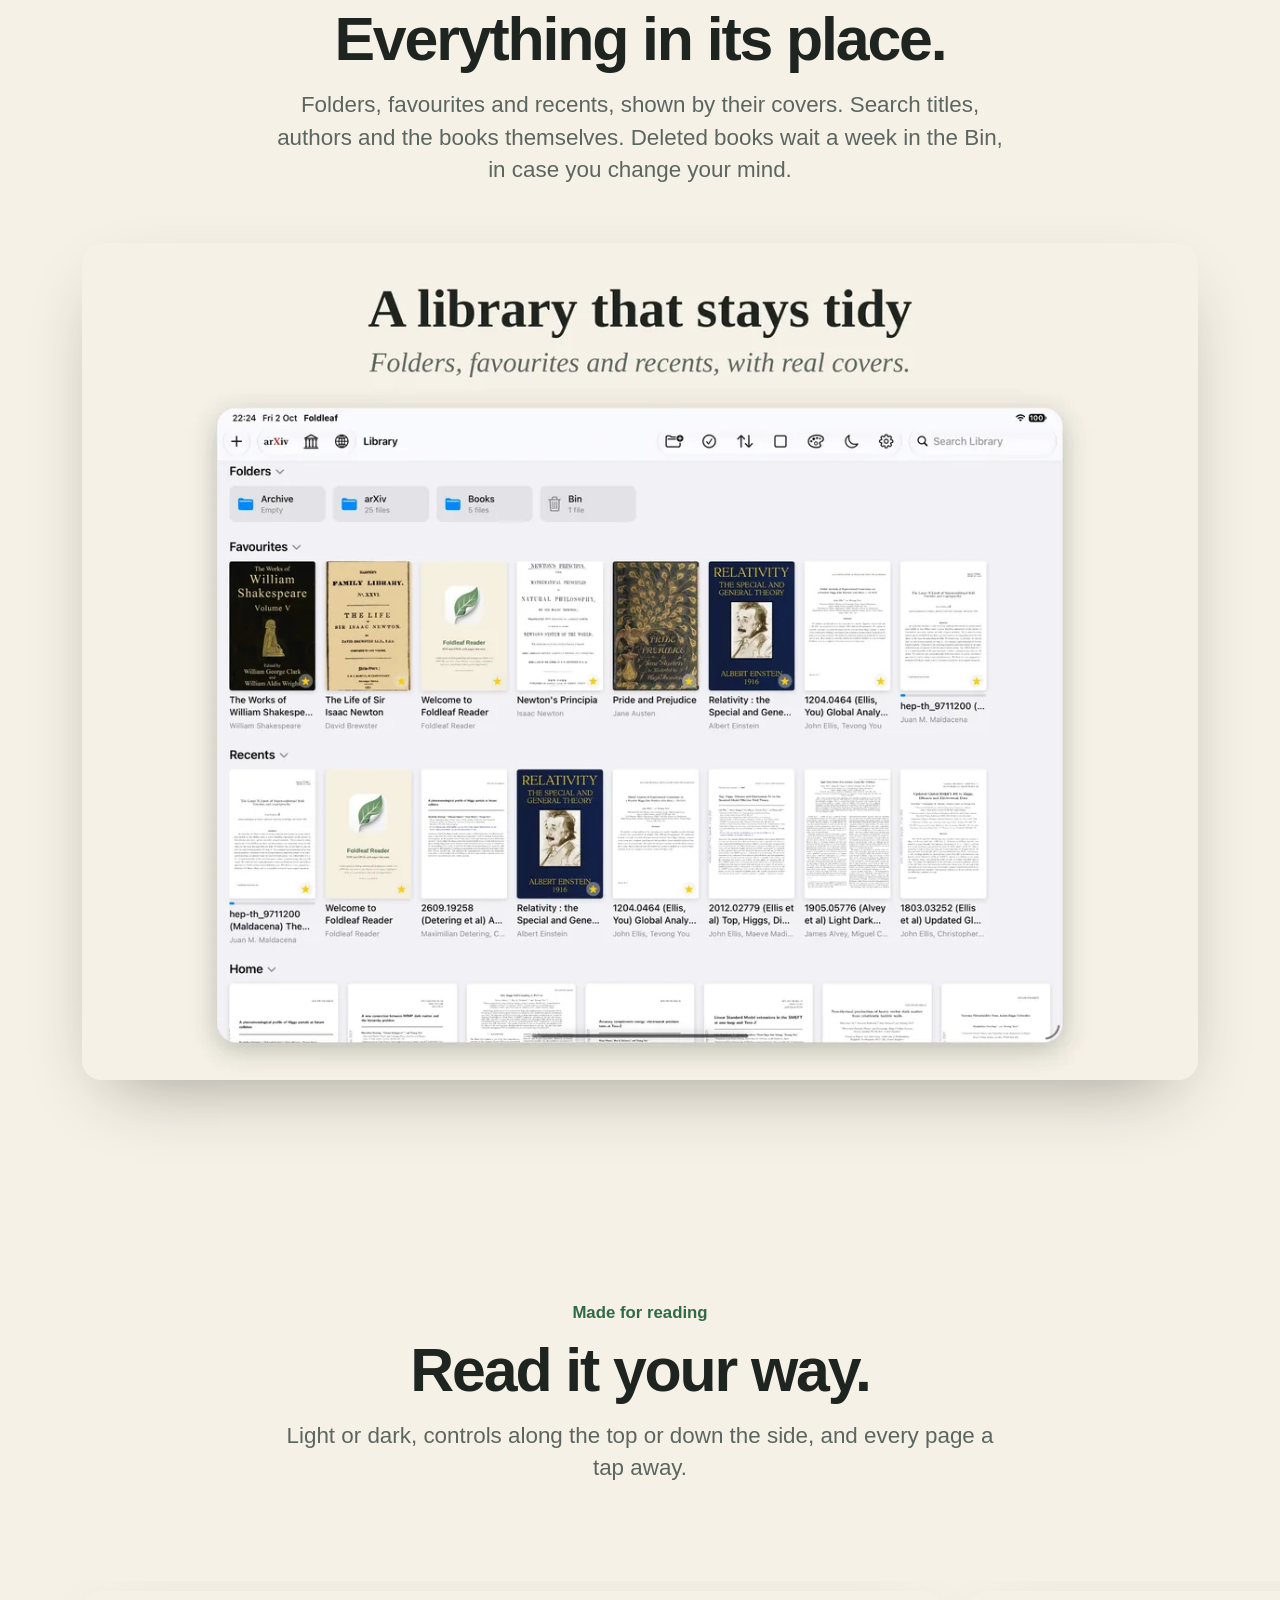
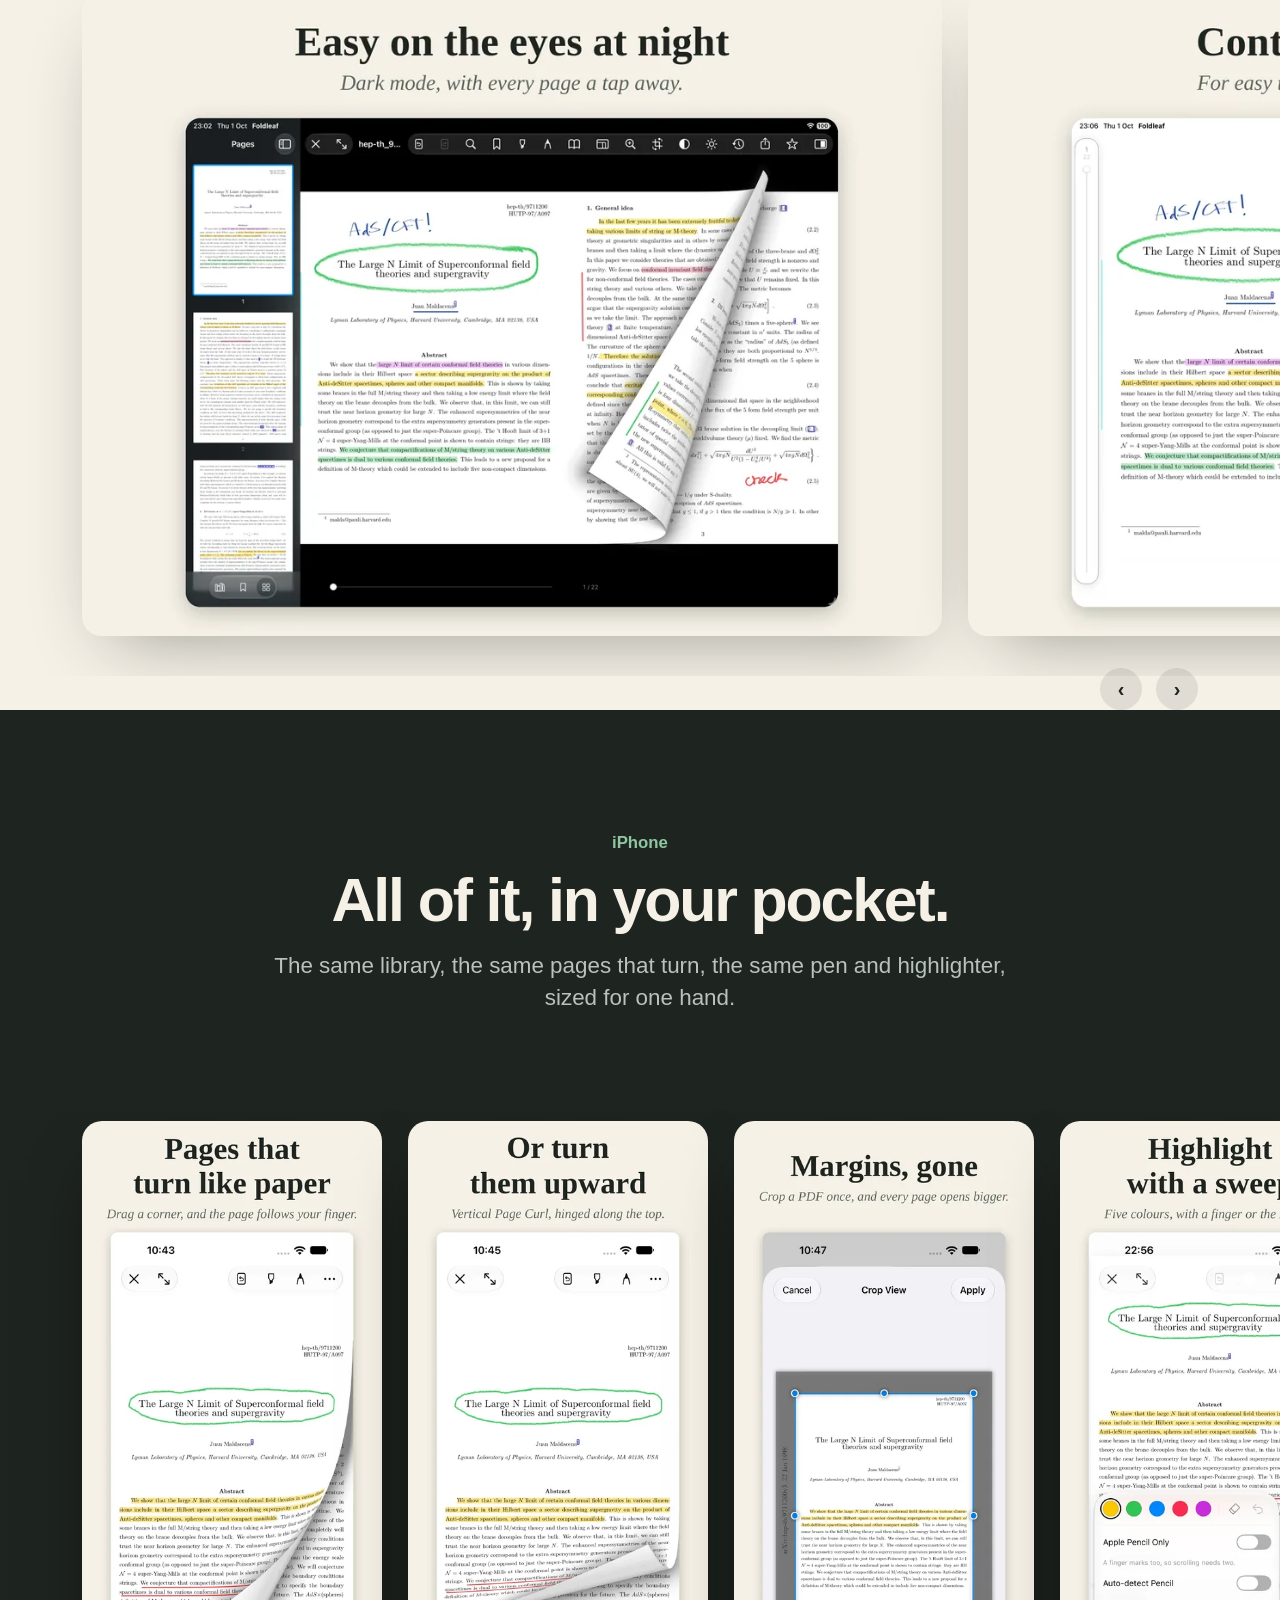
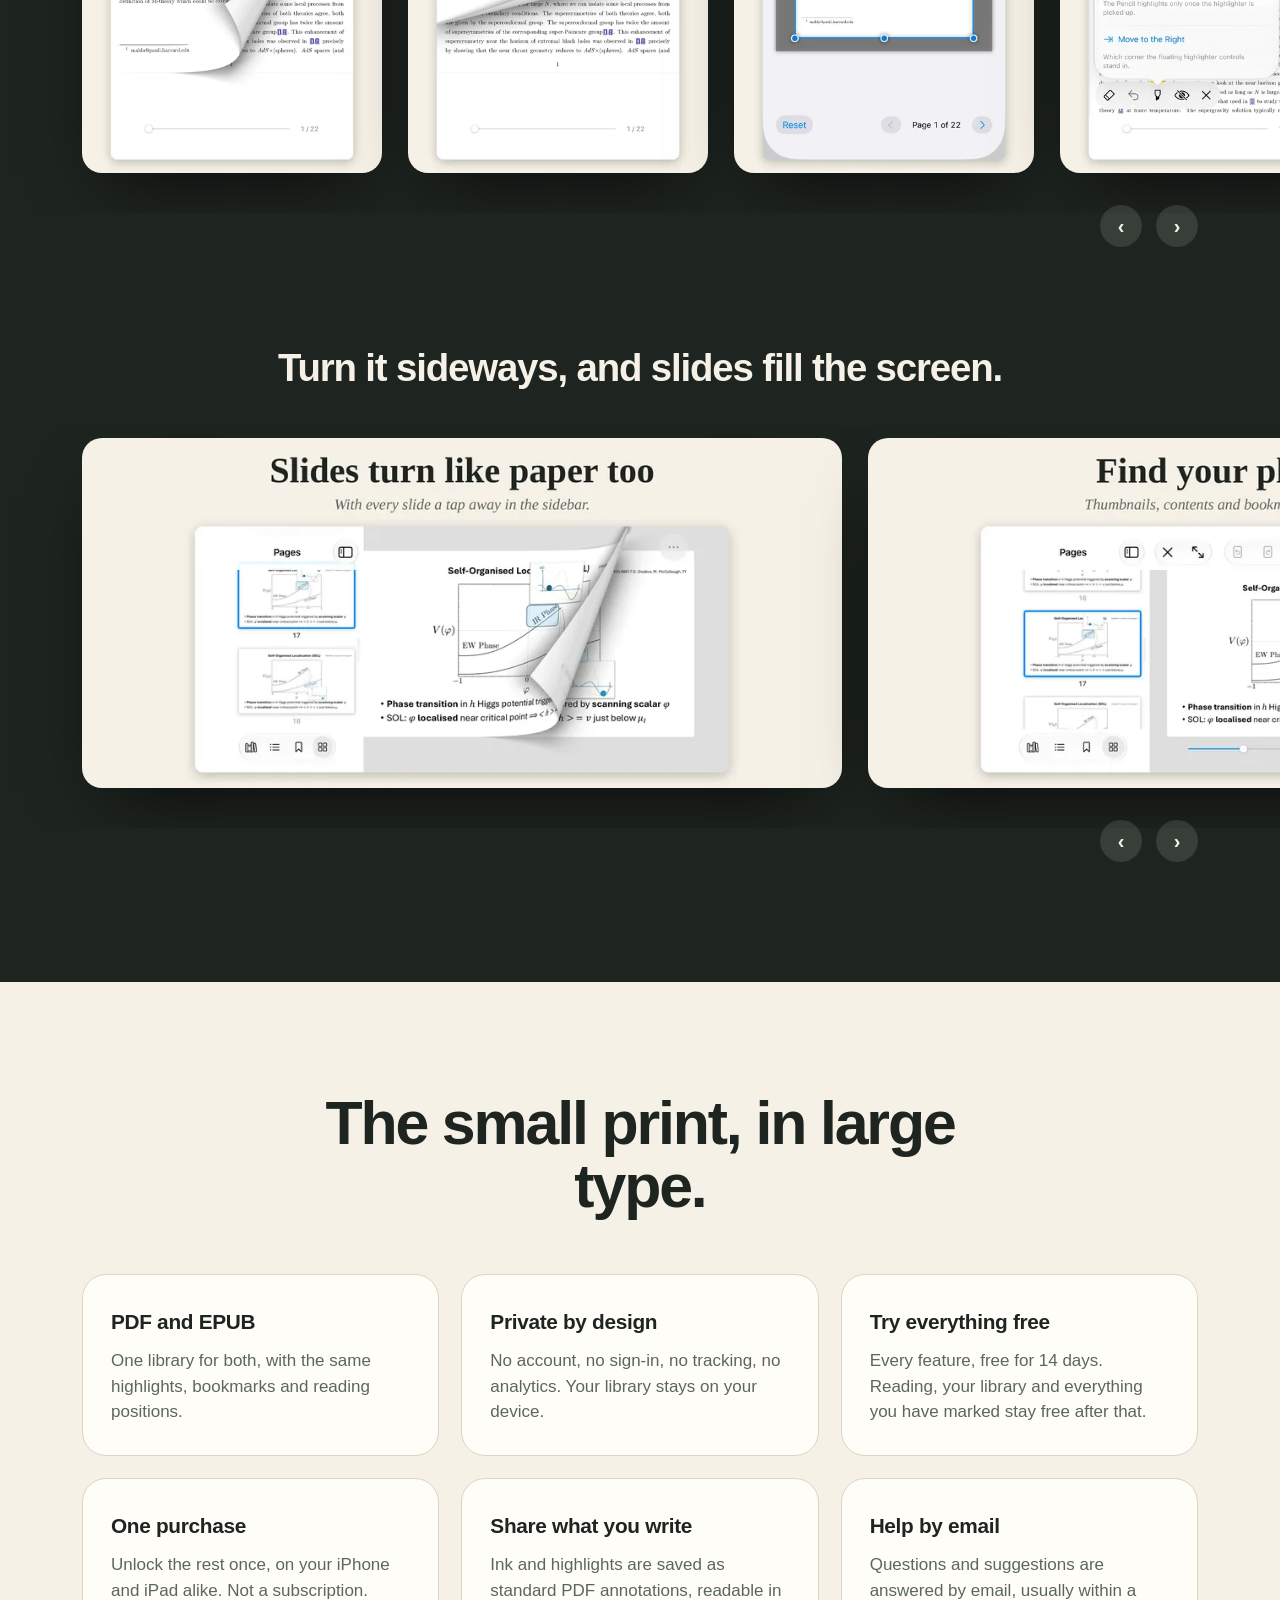
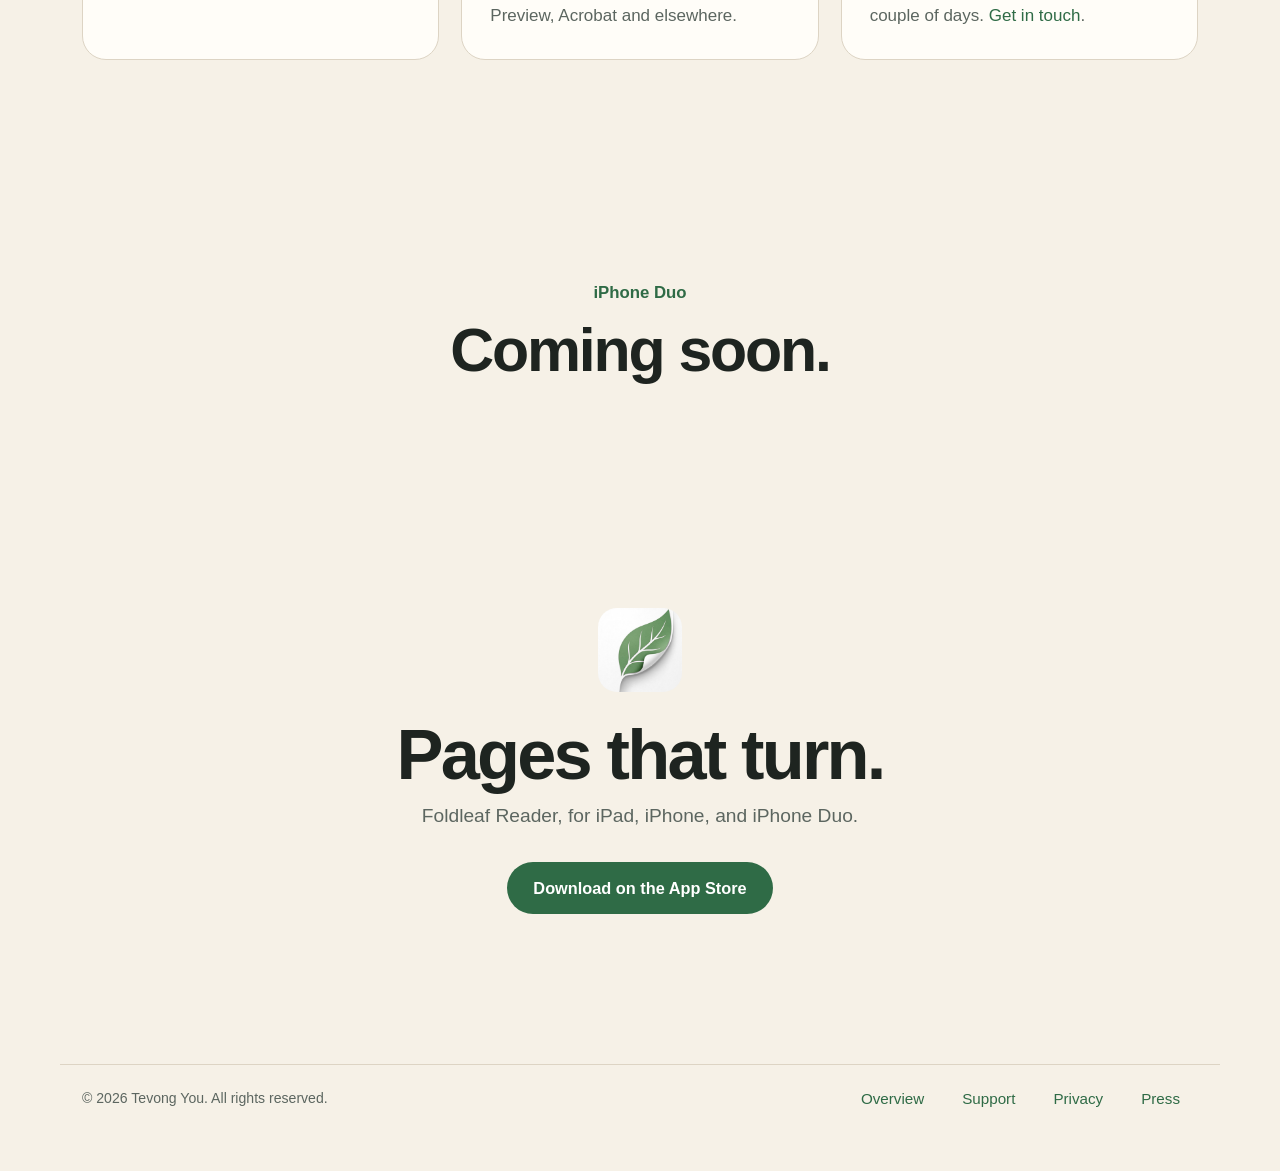
==== commit 924ad9b4: "Tevong You under the first review, the reviewer's own name rather than a pseudonym Co-Authored-By: C" ====
--- a/index.html
+++ b/index.html
@@ -44,7 +44,7 @@
 <figure class="review reveal" style="--i:0">
 <p class="stars" role="img" aria-label="5 out of 5 stars">★★★★★</p>
 <blockquote><p>“As an academic who reads papers, reviews, textbooks, lecture notes and other documents extensively, I must’ve tried every PDF reader across Android, Windows, and iOS. Either they were nice and simple with a clean interface but lacked basic essential features for power users like me (even something as simple as a back button in some cases..) or they were fully featured but with overly cluttered interfaces, account sign-in prompts, unnecessary AI and other bloated add-ons. This is finally the perfect one for me that balances simplicity with utility in a customisable package with a beautiful distraction-free reading experience.”</p></blockquote>
-<figcaption>Steve Zaaz</figcaption>
+<figcaption>Tevong You</figcaption>
 </figure>
 </div>
 <div class="review-col stacked">
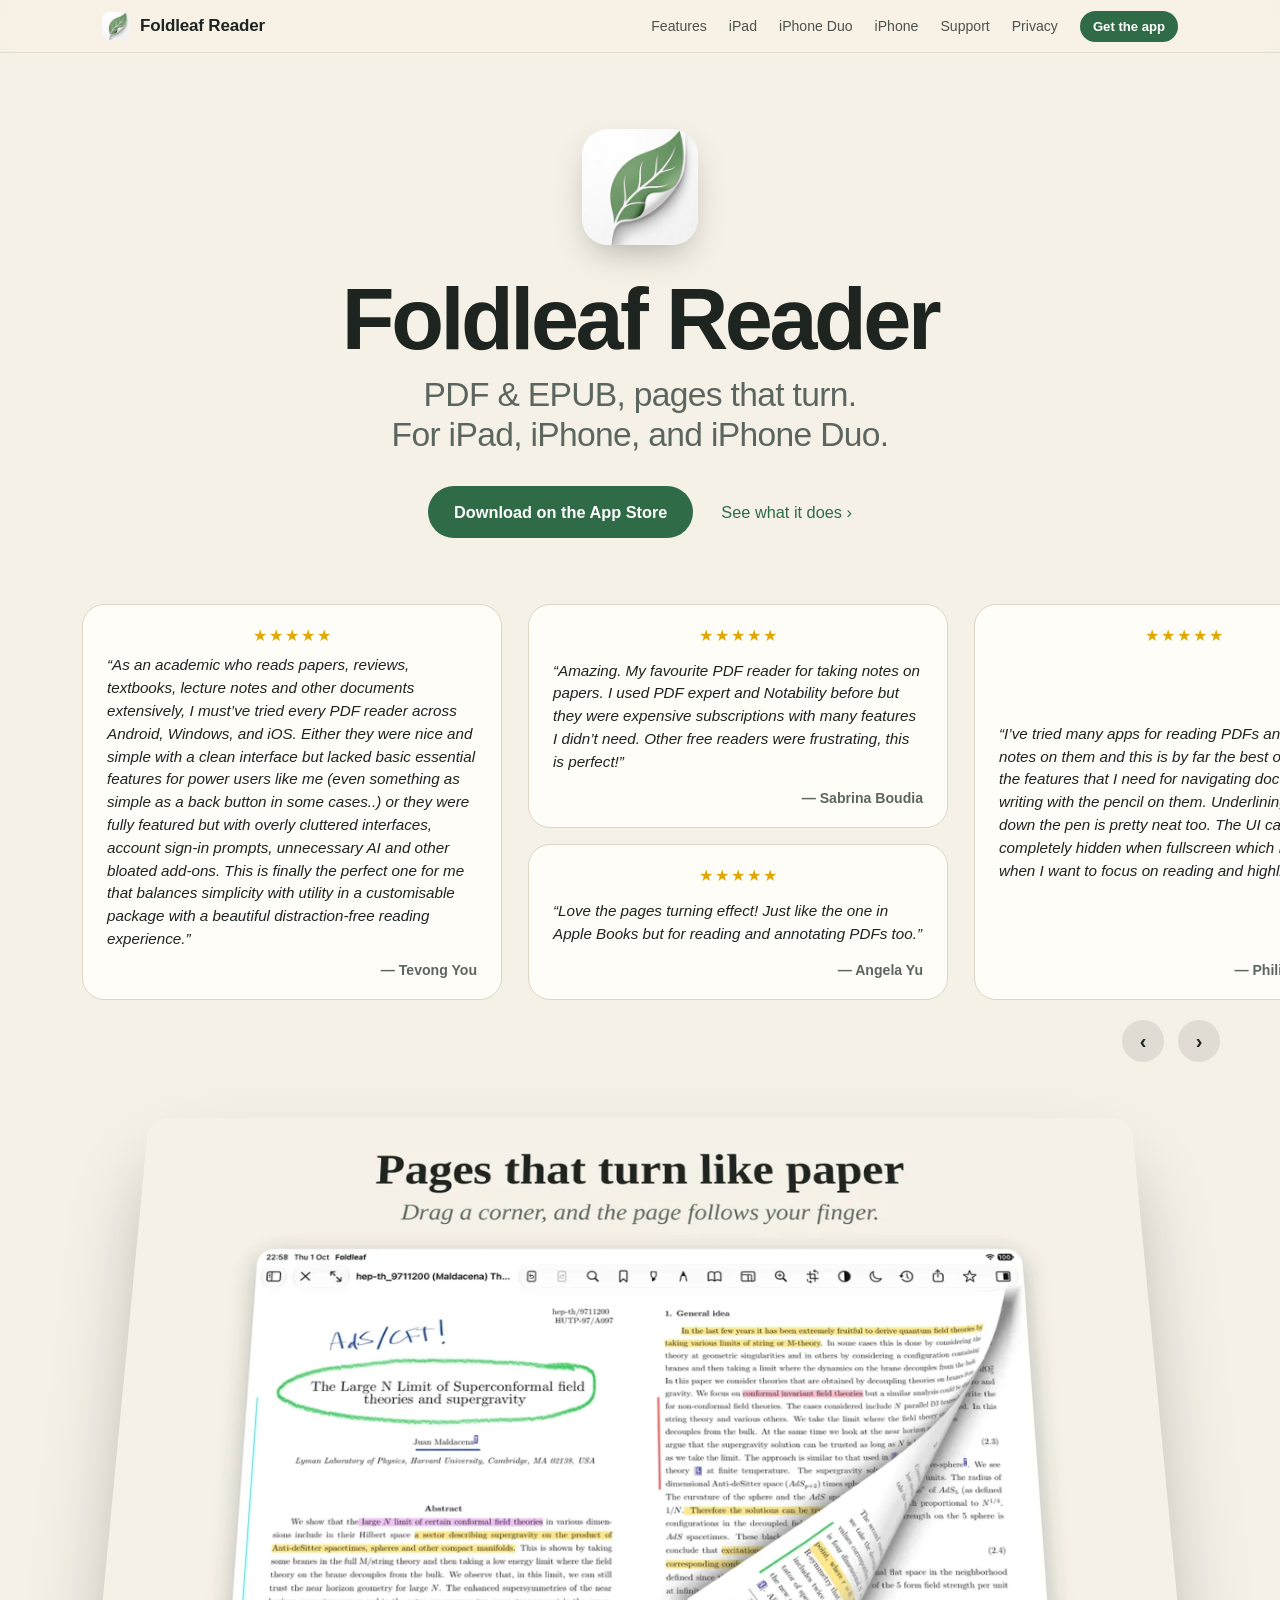
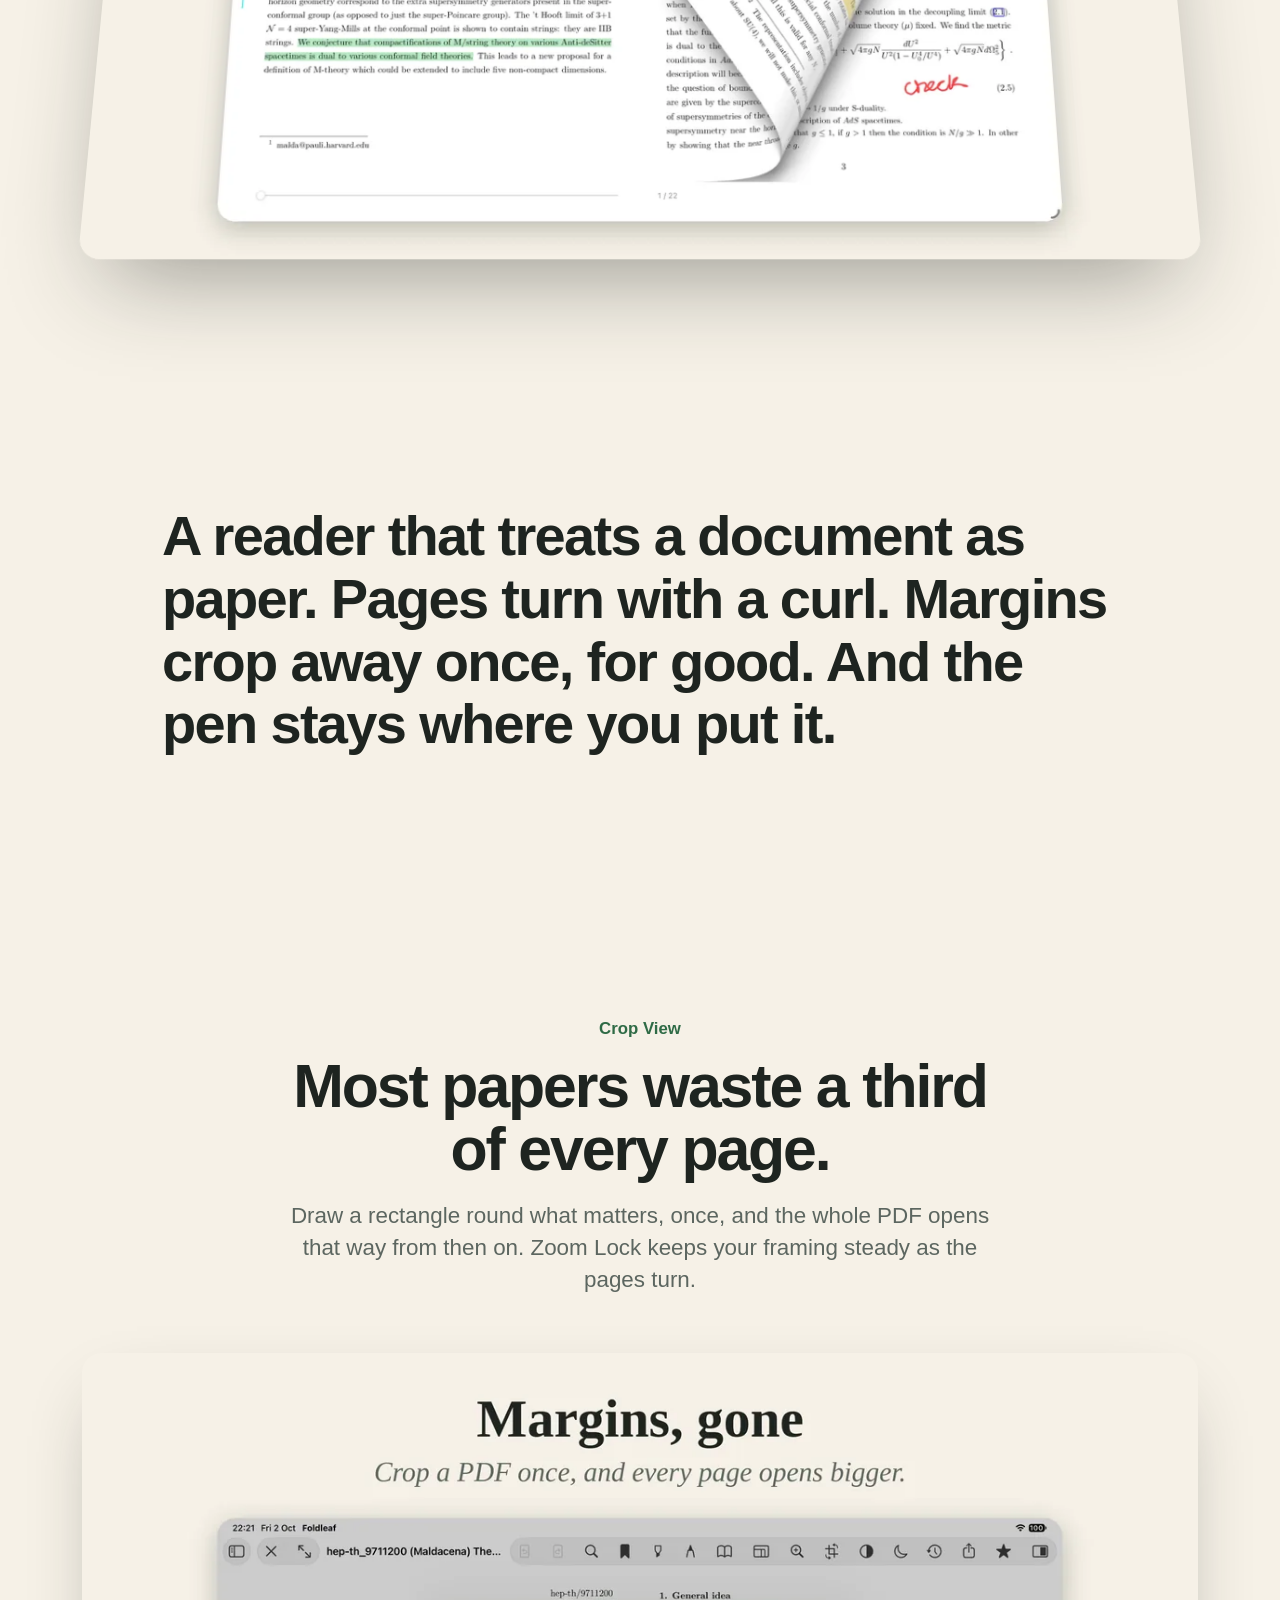
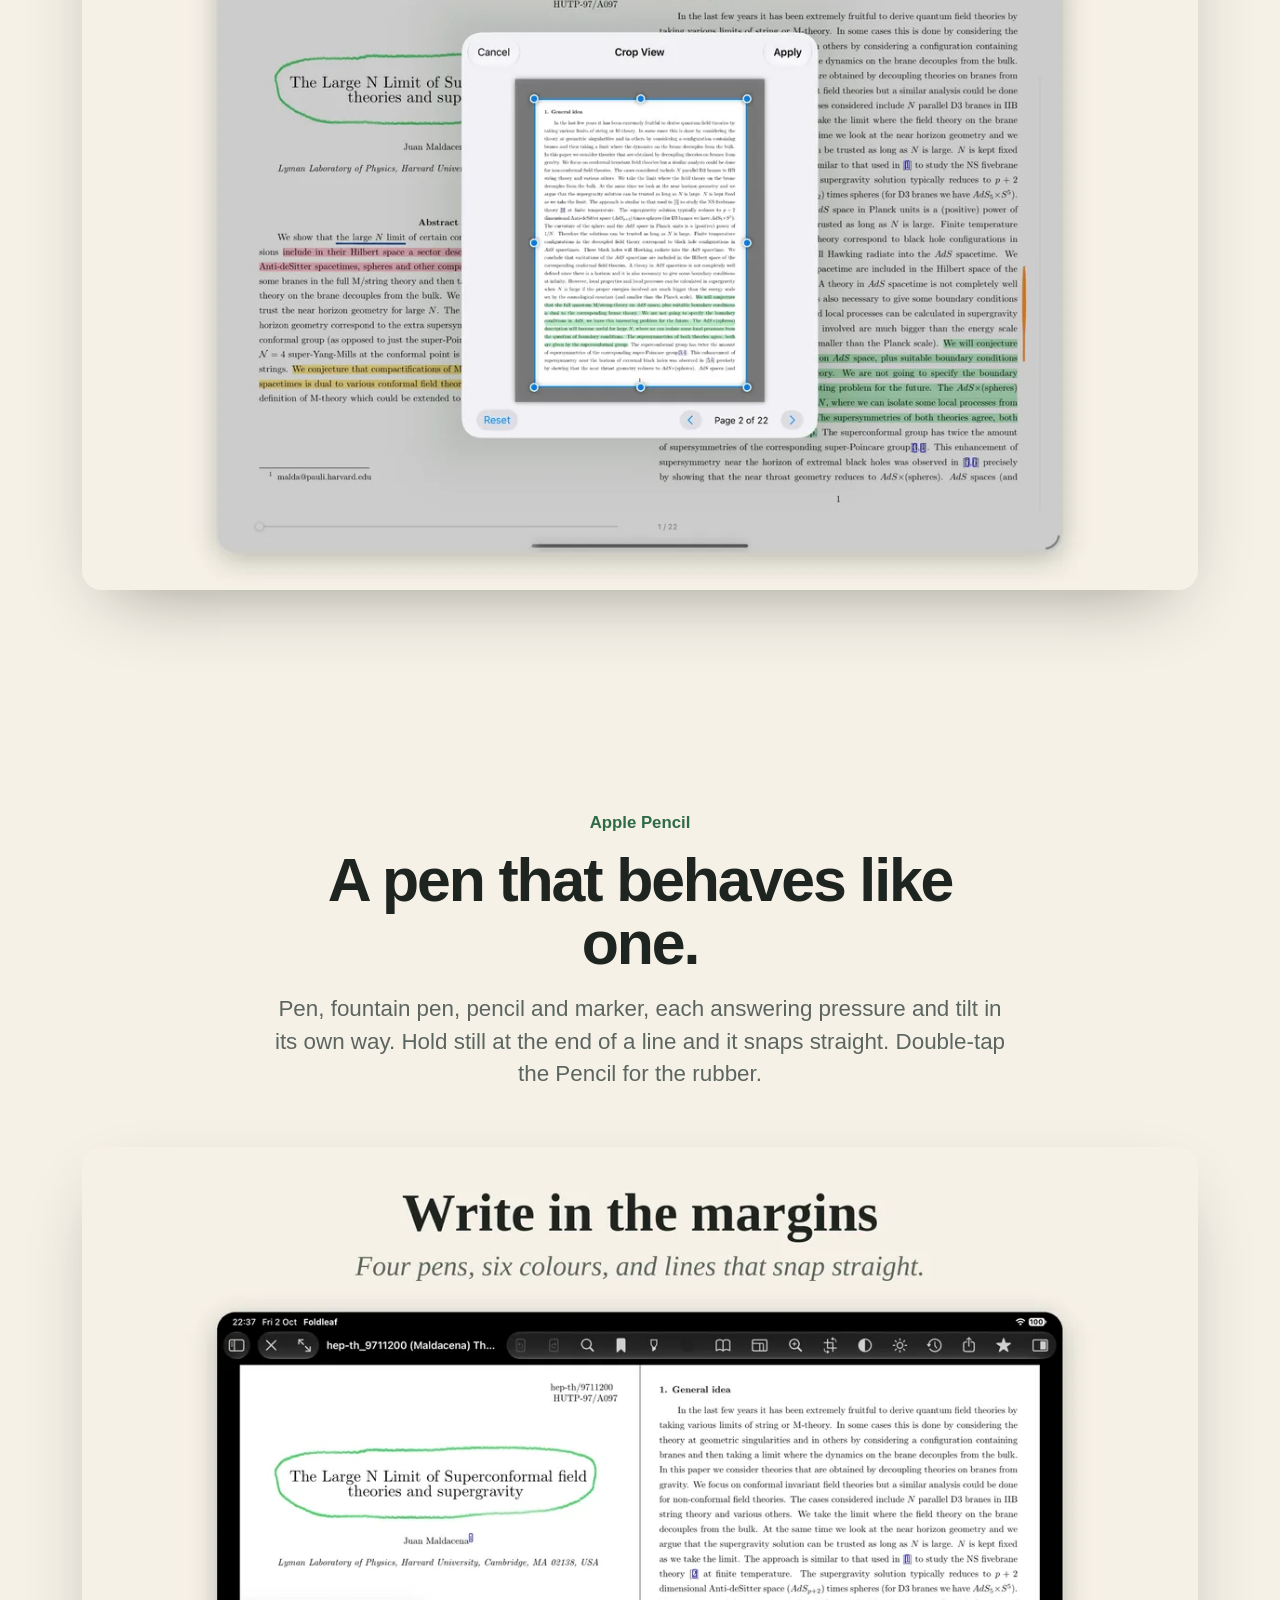
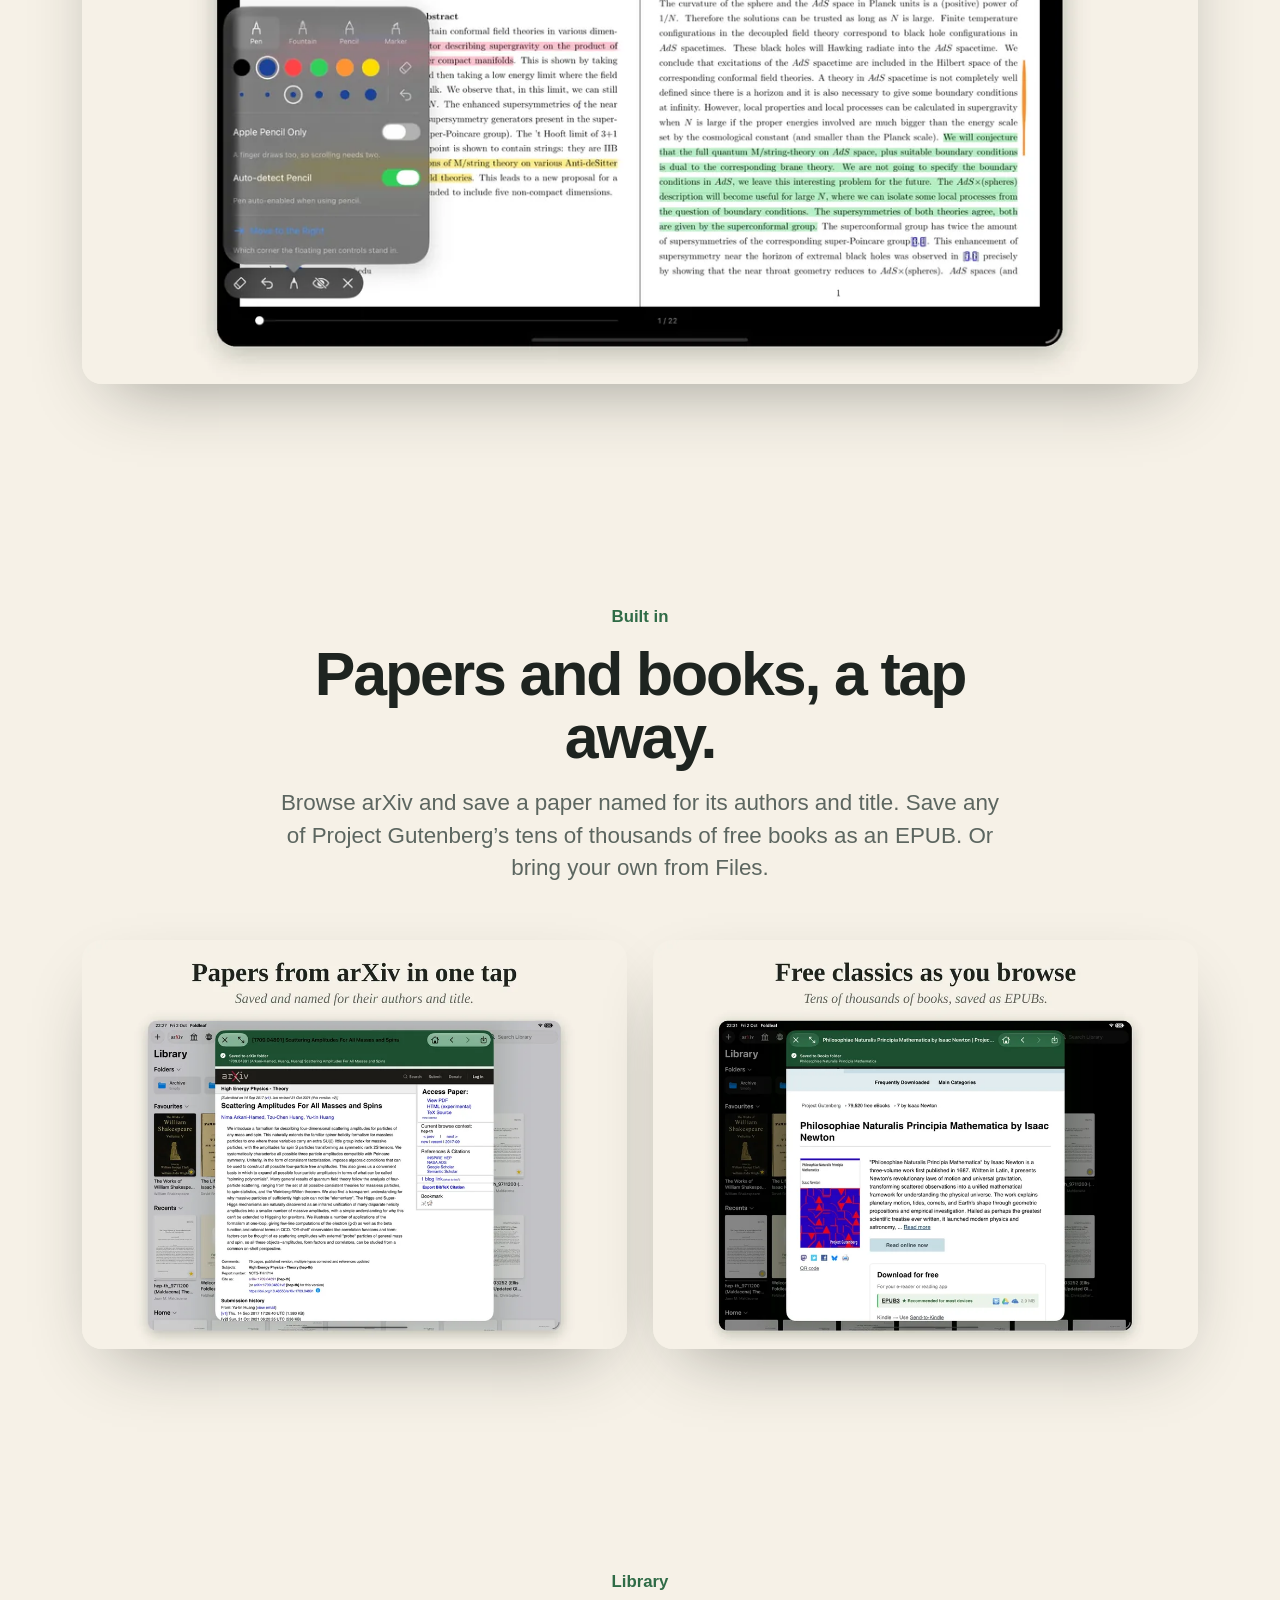
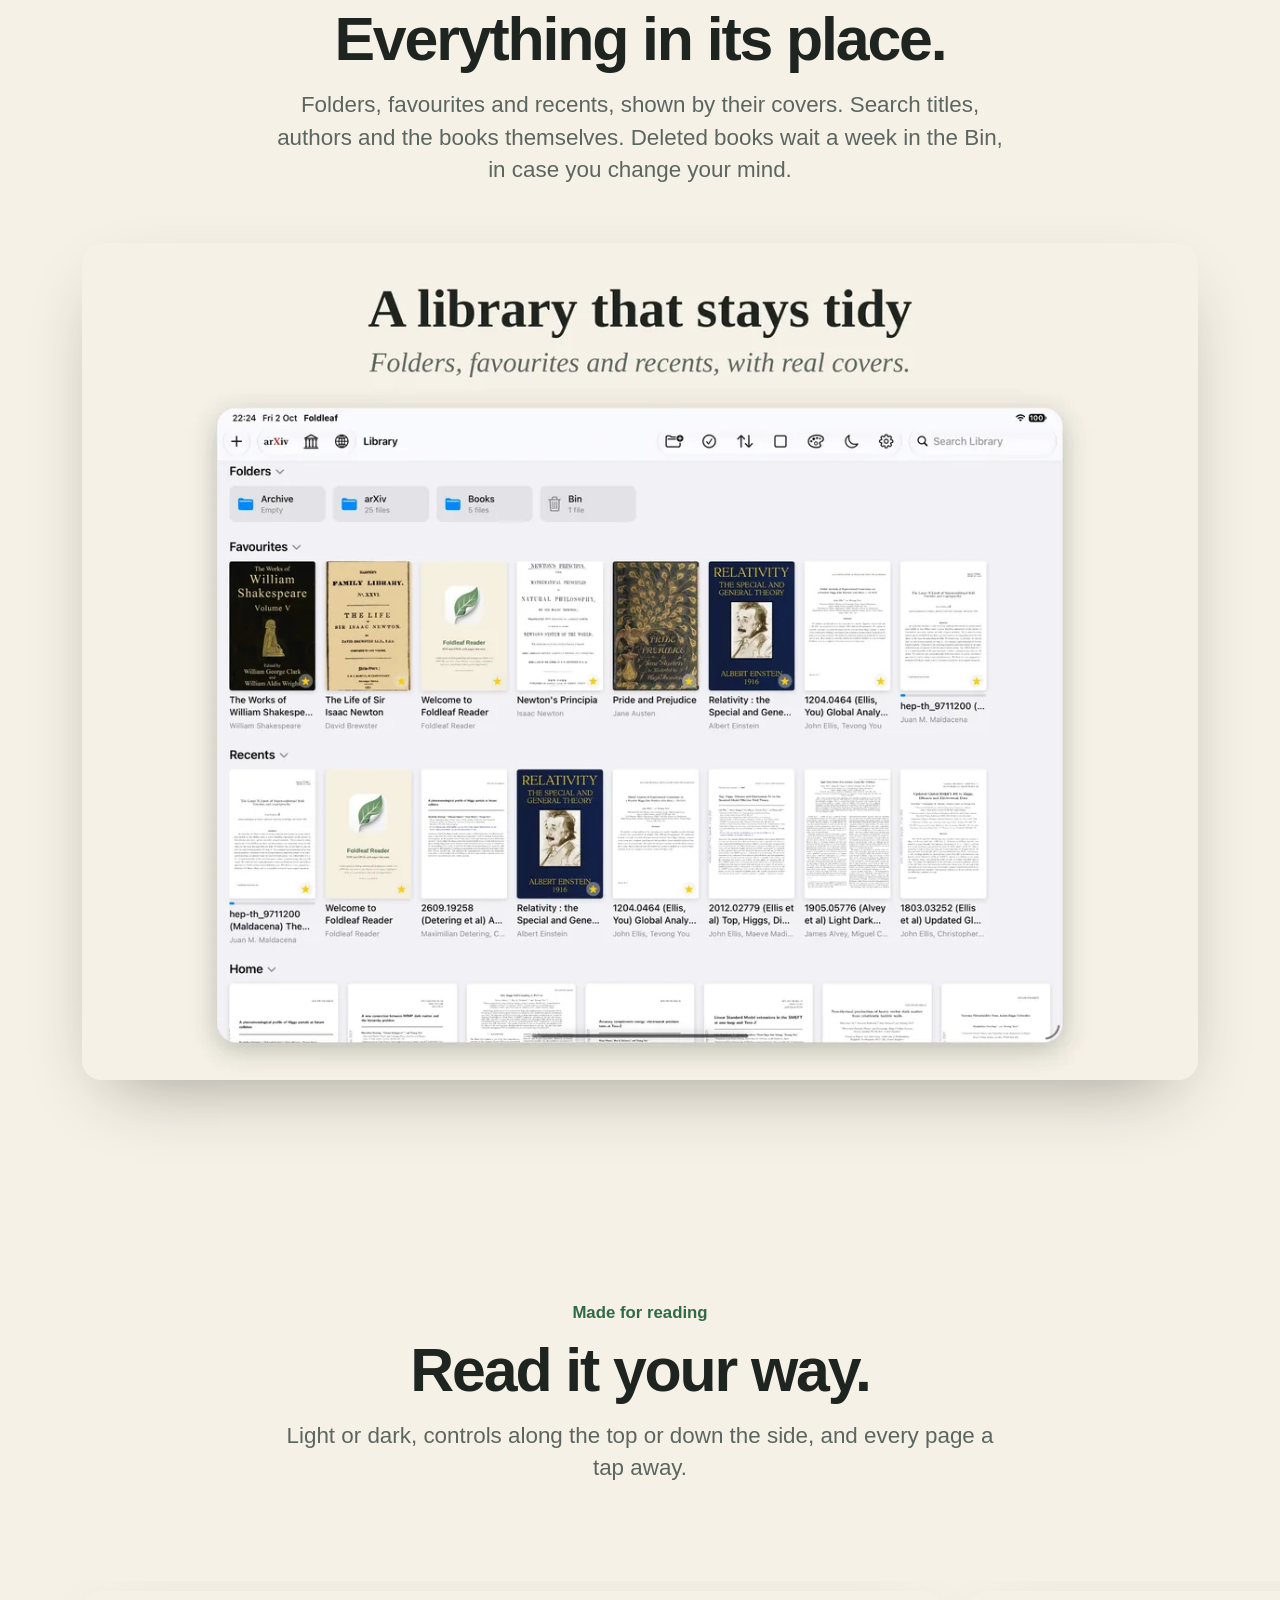
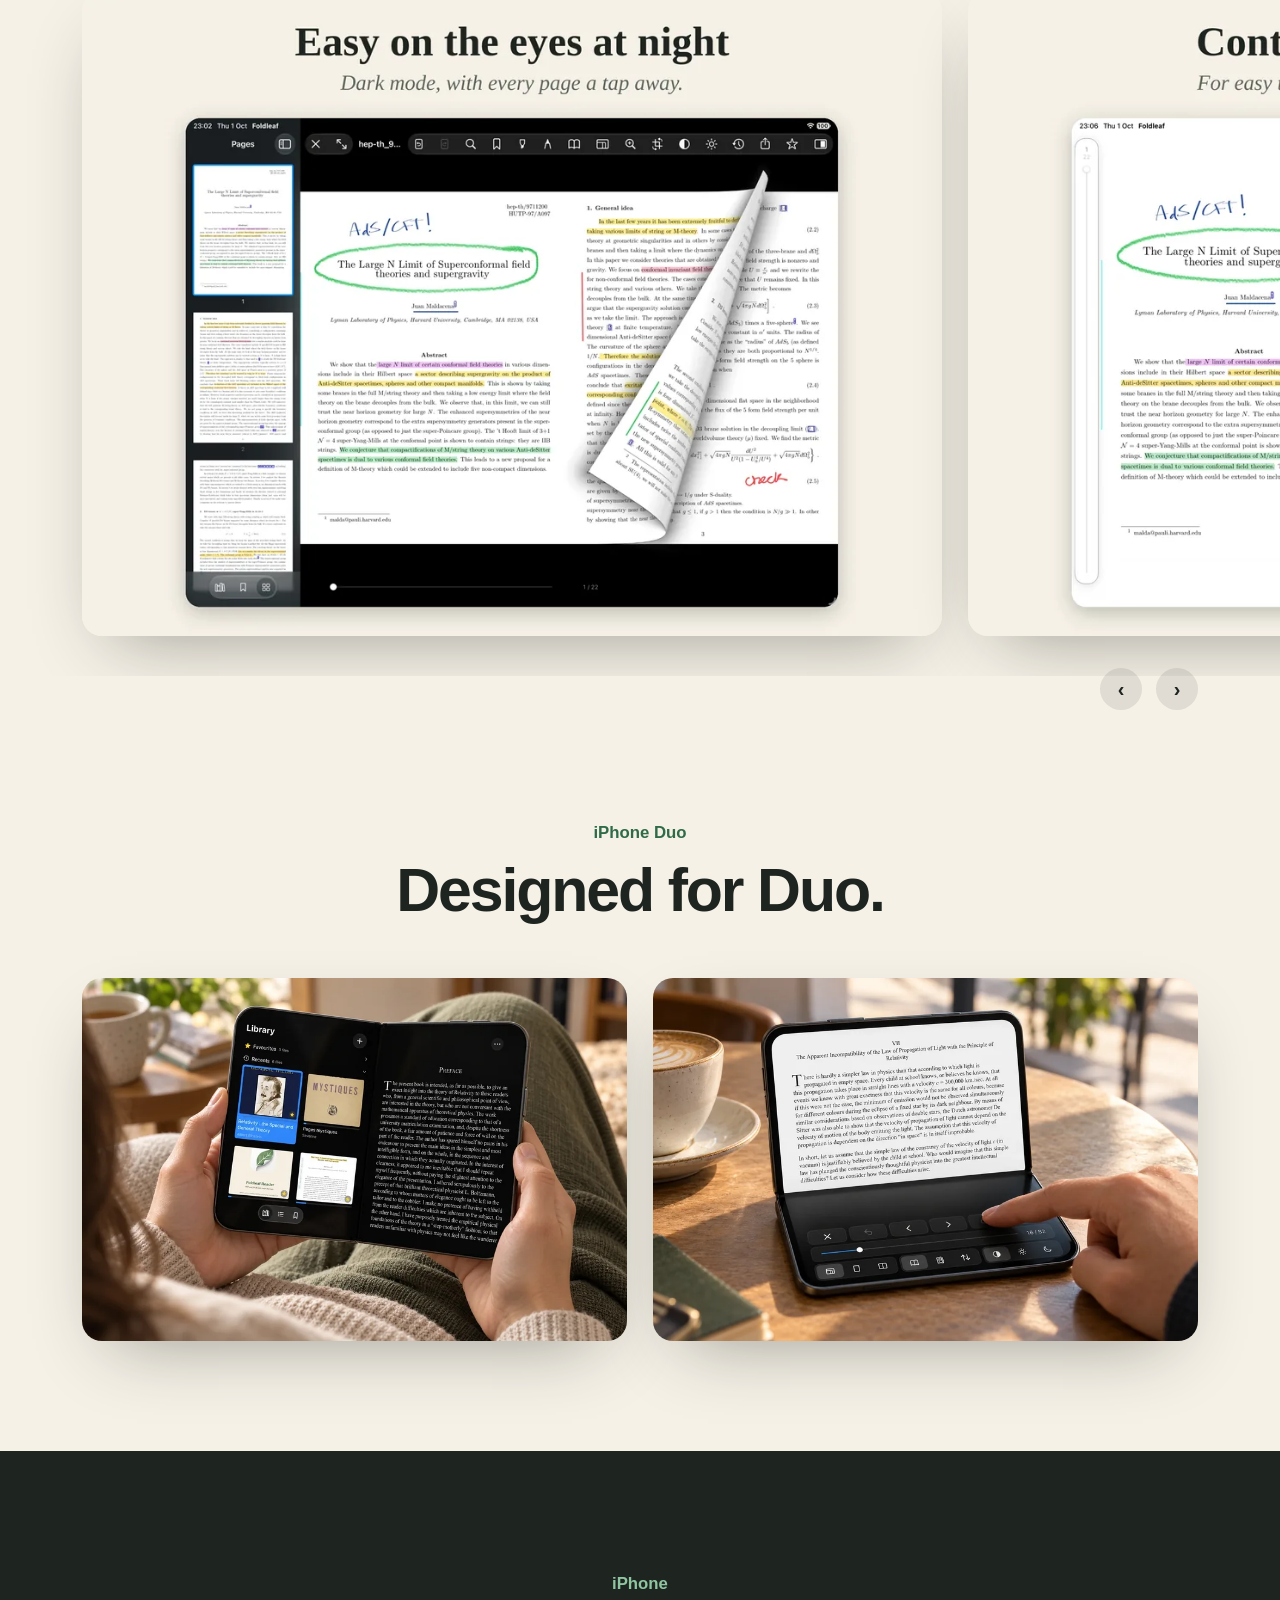
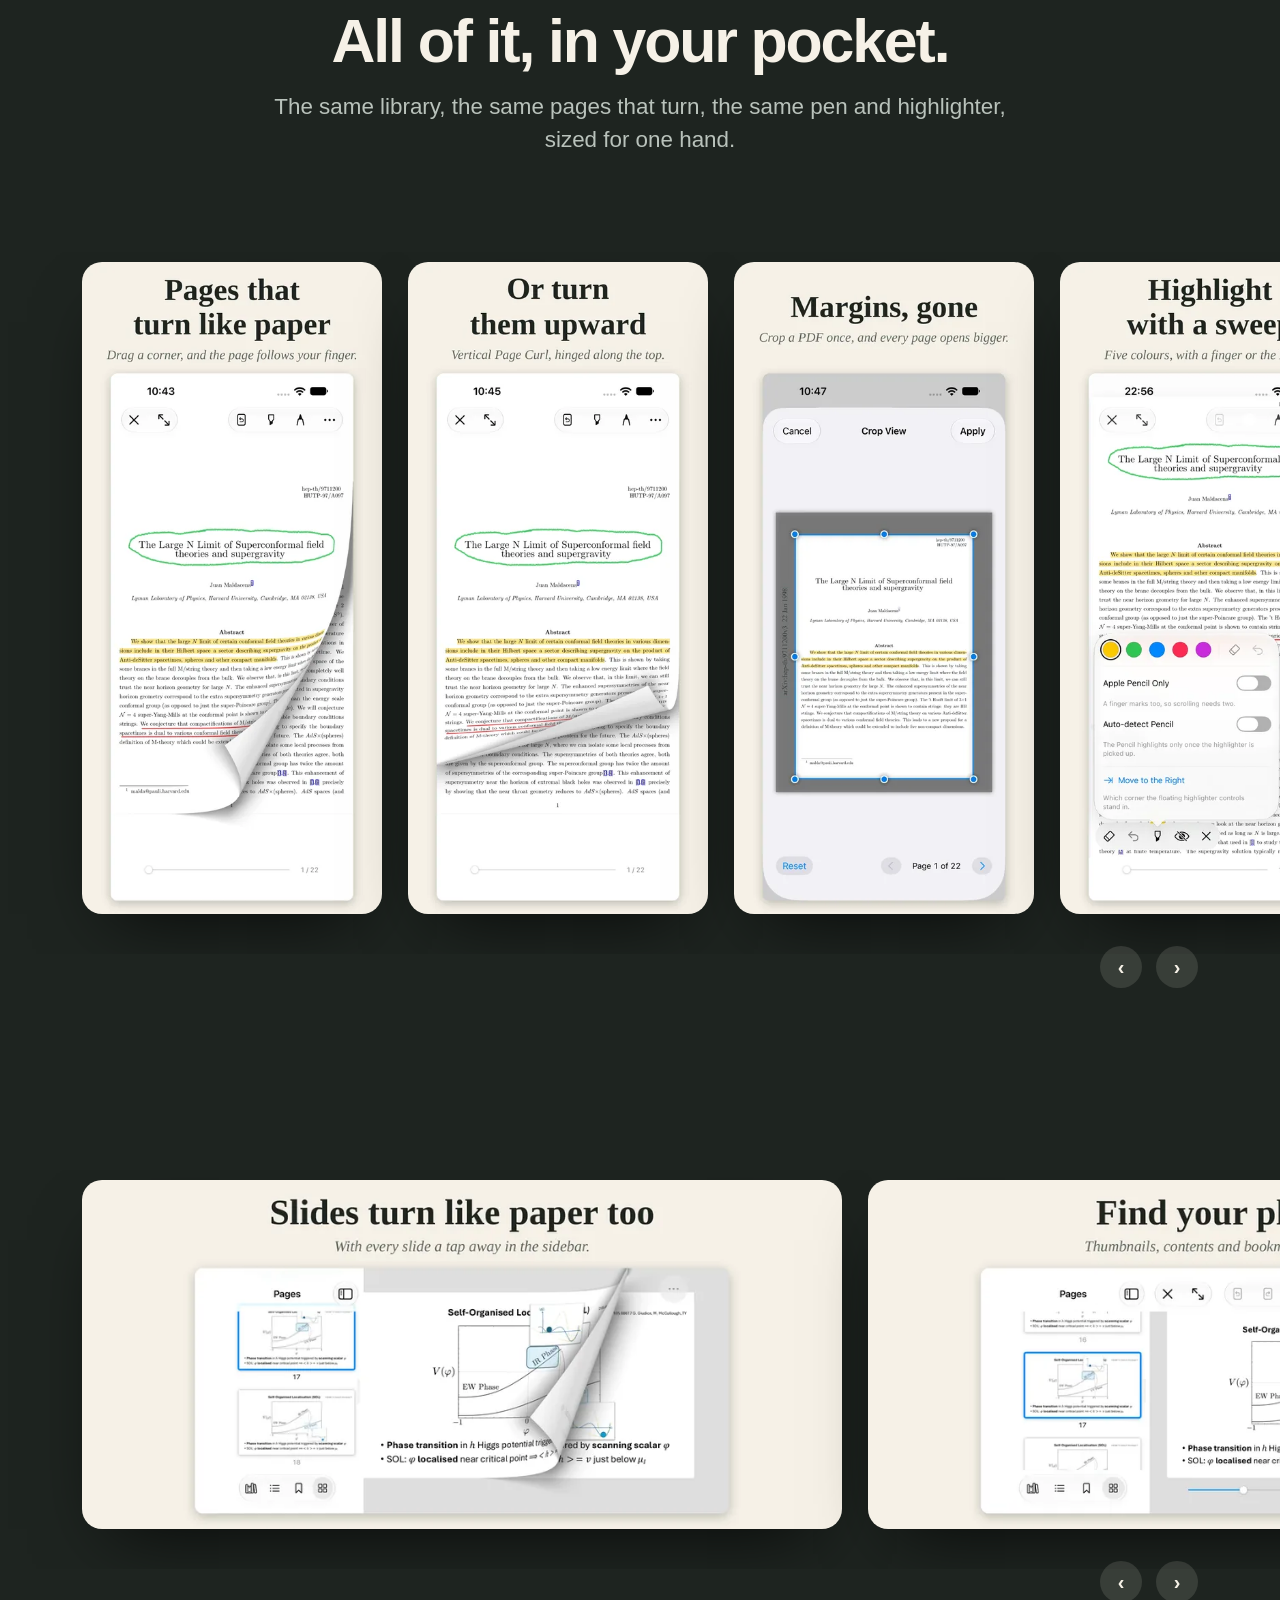
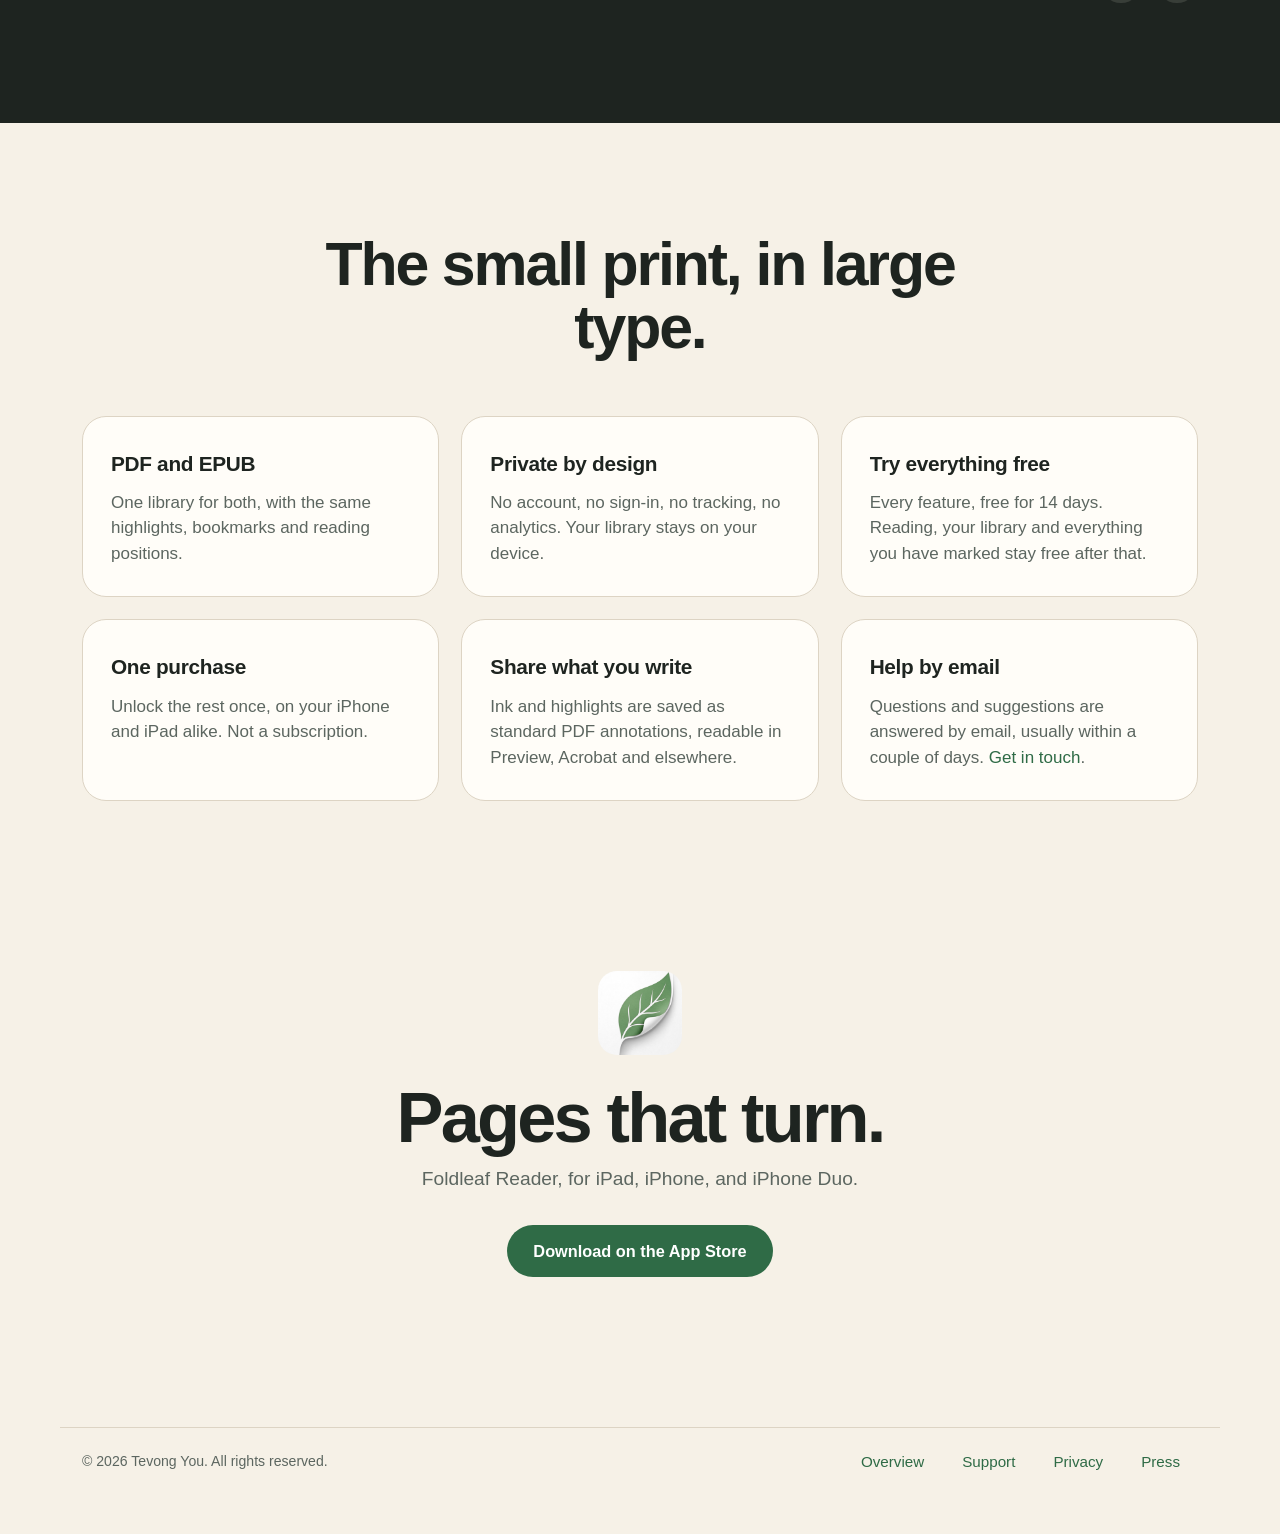
==== commit 2c0f4eca: "iPhone Duo before iPhone, Designed for Duo with two pictures Co-Authored-By: Claude Opus 5.5 <norepl" ====
--- a/index.html
+++ b/index.html
@@ -23,8 +23,8 @@
 <nav>
 <a class="wide" href="#features">Features</a>
 <a class="wide" href="#ipad">iPad</a>
+<a class="wide" href="#iphone-duo">iPhone Duo</a>
 <a class="wide" href="#iphone">iPhone</a>
-<a class="wide" href="#iphone-duo">iPhone Duo</a>
 <a href="support.html">Support</a>
 <a href="privacy.html">Privacy</a>
 <a class="pill" href="https://apps.apple.com/app/foldleaf-reader/id6816127382">Get the app</a>
@@ -138,6 +138,17 @@
 </div>
 <div class="paddles"><button data-for="reading" data-dir="-1" aria-label="Previous">&#x2039;</button><button data-for="reading" data-dir="1" aria-label="Next">&#x203A;</button></div>
 
+<section class="section" id="iphone-duo">
+<div class="head reveal">
+<p class="eyebrow">iPhone Duo</p>
+<h2>Designed for Duo.</h2>
+</div>
+<div class="two-up">
+<img class="shot reveal" style="--i:0" src="images/duo-spread-1536.webp" srcset="images/duo-spread-900.webp 900w, images/duo-spread-1536.webp 1536w" sizes="(max-width: 780px) 100vw, 545px" width="1536" height="1024" alt="Foldleaf open on iPhone Duo: the library on one half of the inner display, a book on the other." loading="lazy" decoding="async">
+<img class="shot reveal" style="--i:1" src="images/duo-tabletop-1536.webp" srcset="images/duo-tabletop-900.webp 900w, images/duo-tabletop-1536.webp 1536w" sizes="(max-width: 780px) 100vw, 545px" width="1536" height="1024" alt="Foldleaf on iPhone Duo standing half-folded on a table: the page above the fold, the controls below." loading="lazy" decoding="async">
+</div>
+</section>
+
 <section class="band" id="iphone">
 <div class="section" style="padding-bottom: 40px">
 <div class="head reveal">
@@ -177,13 +188,6 @@
 <div class="fact reveal"><h3>One purchase</h3><p>Unlock the rest once, on your iPhone and iPad alike. Not a subscription.</p></div>
 <div class="fact reveal" style="--i:1"><h3>Share what you write</h3><p>Ink and highlights are saved as standard PDF annotations, readable in Preview, Acrobat and elsewhere.</p></div>
 <div class="fact reveal" style="--i:2"><h3>Help by email</h3><p>Questions and suggestions are answered by email, usually within a couple of days. <a href="support.html">Get in touch</a>.</p></div>
-</div>
-</section>
-
-<section class="section" id="iphone-duo">
-<div class="head reveal">
-<p class="eyebrow">iPhone Duo</p>
-<h2>Coming soon.</h2>
 </div>
 </section>
 
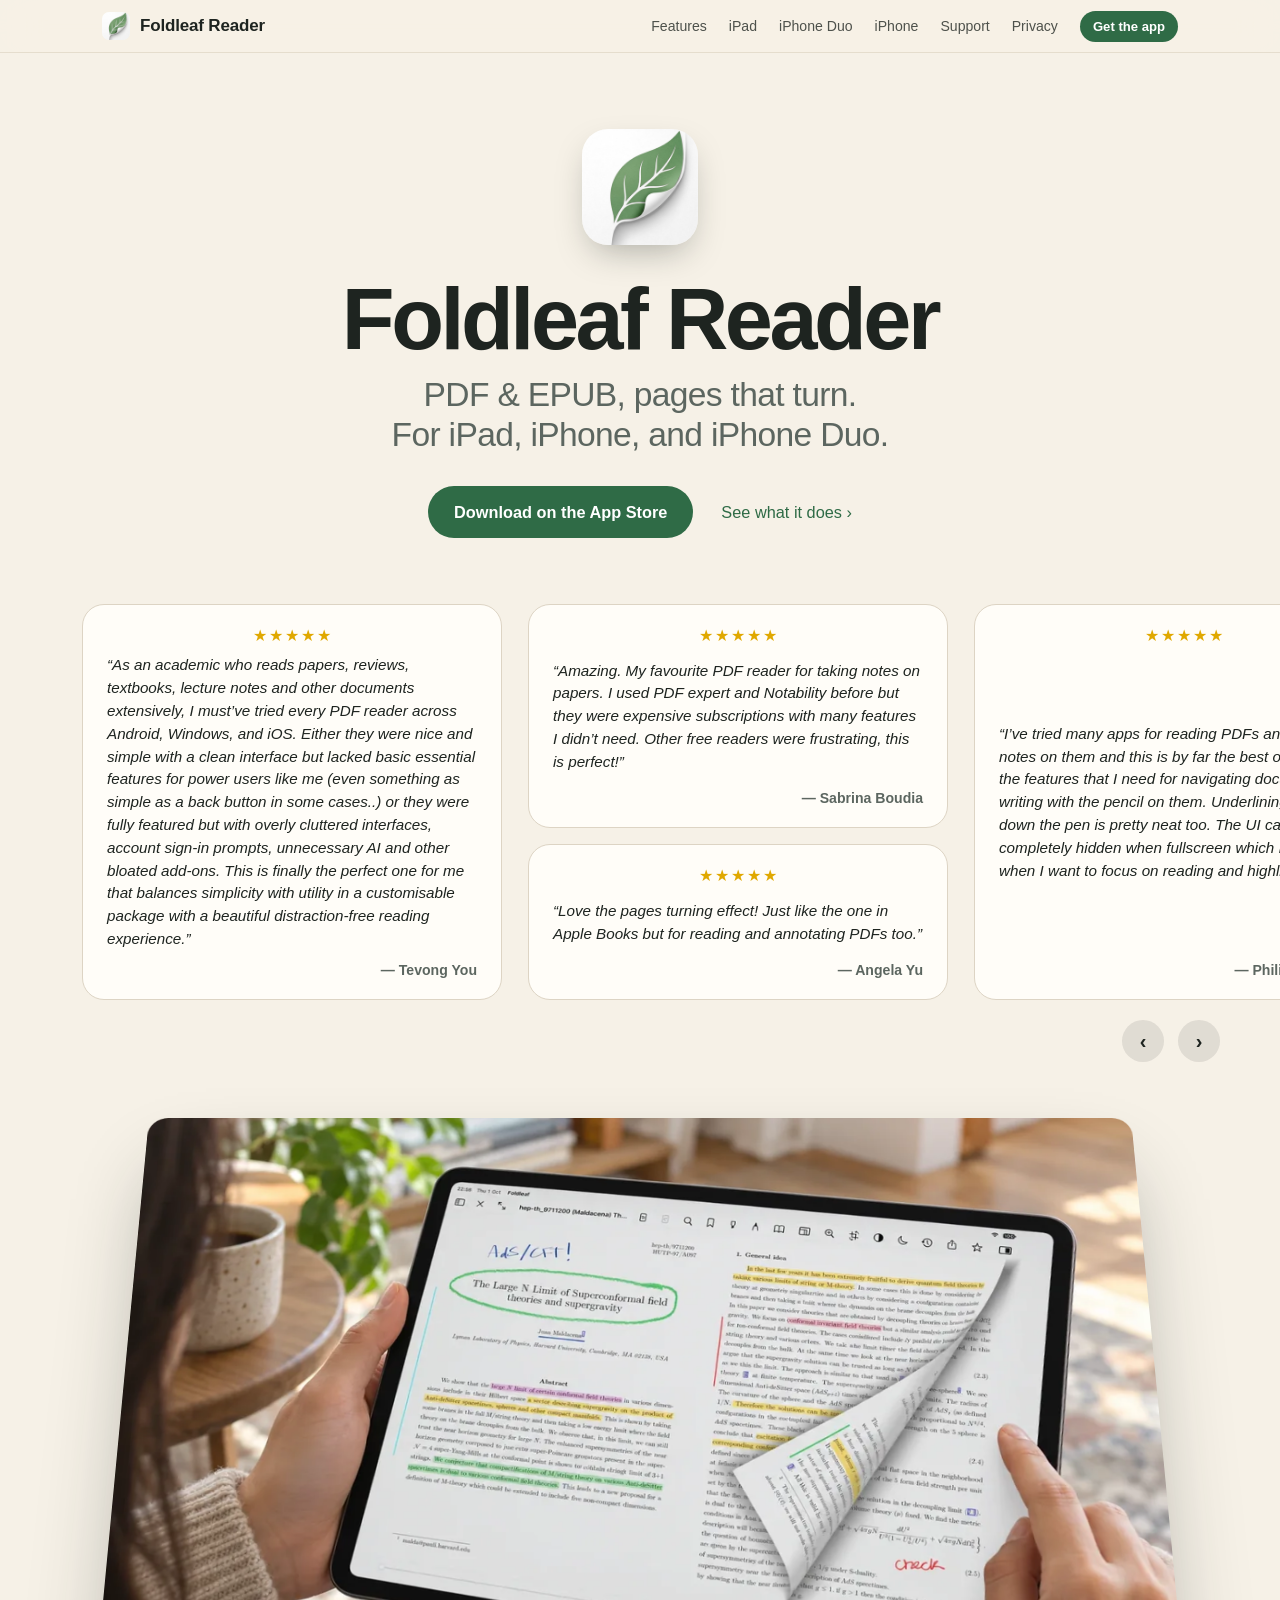
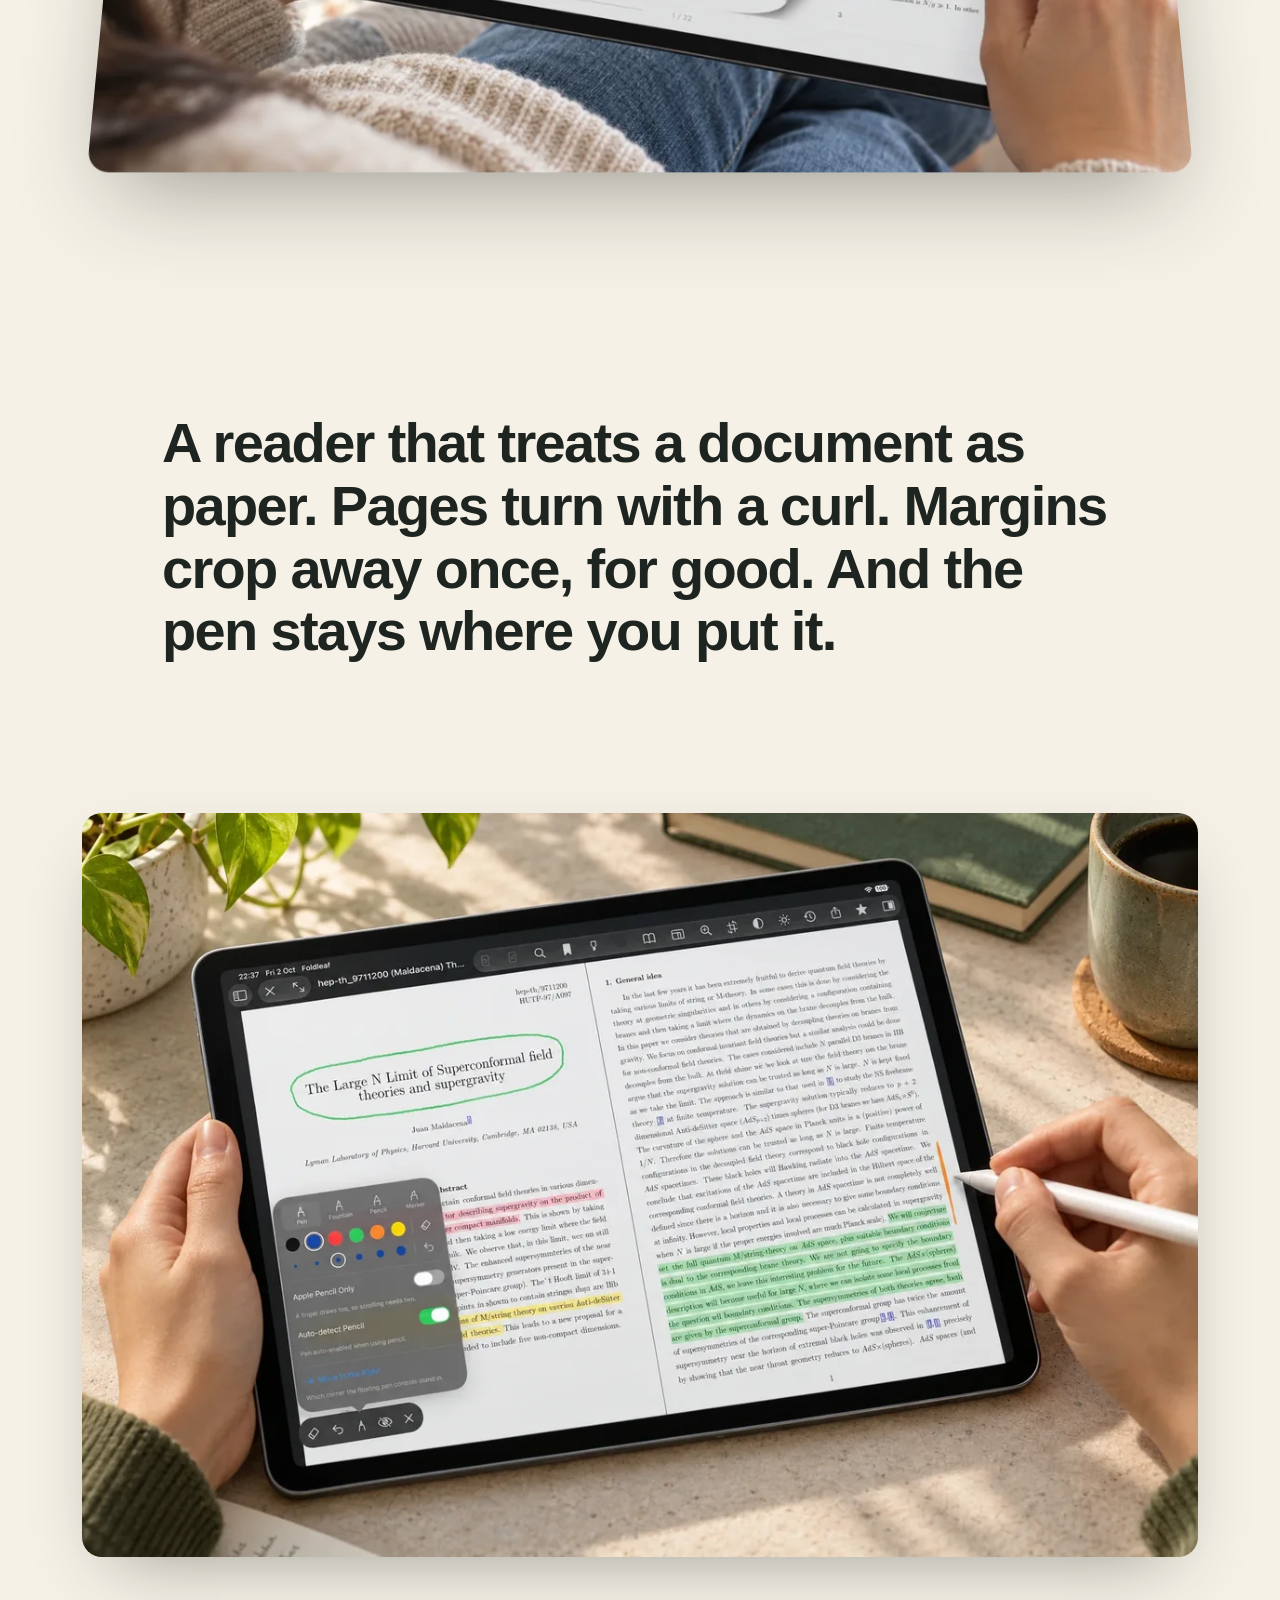
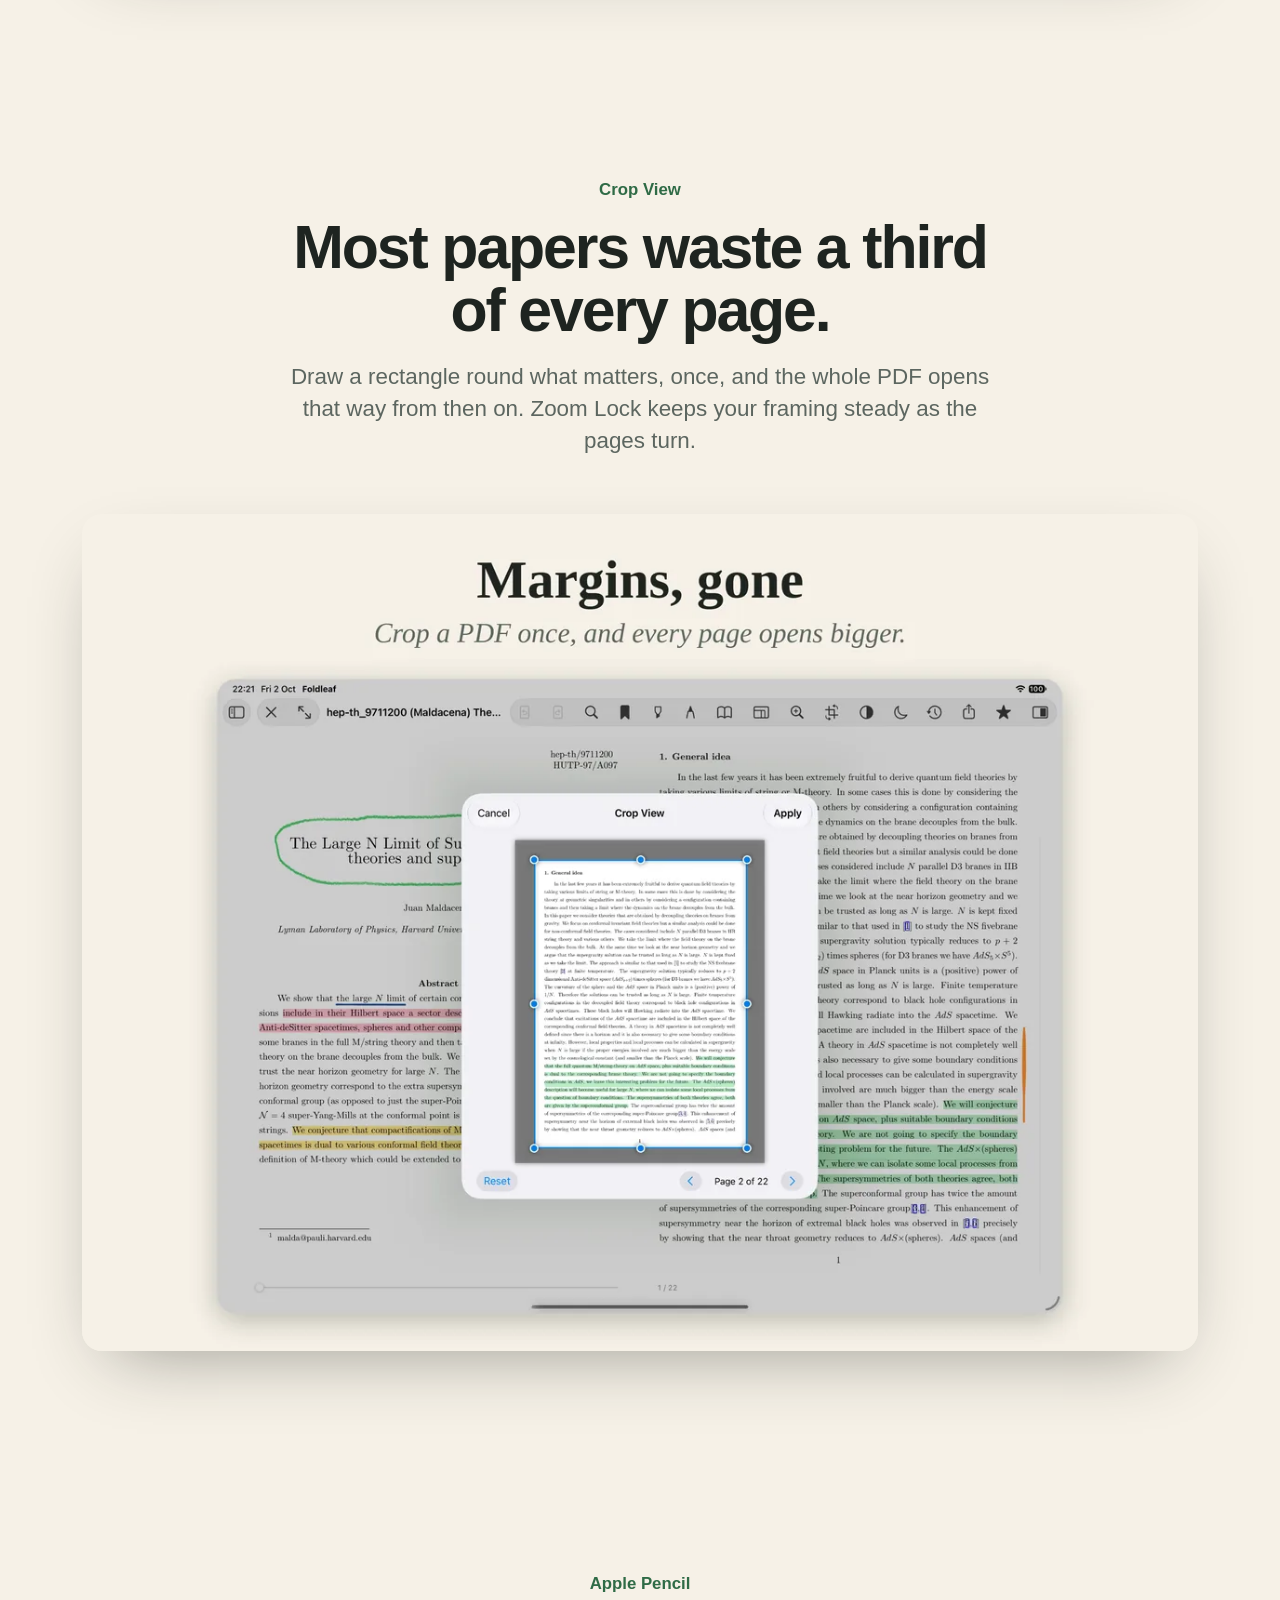
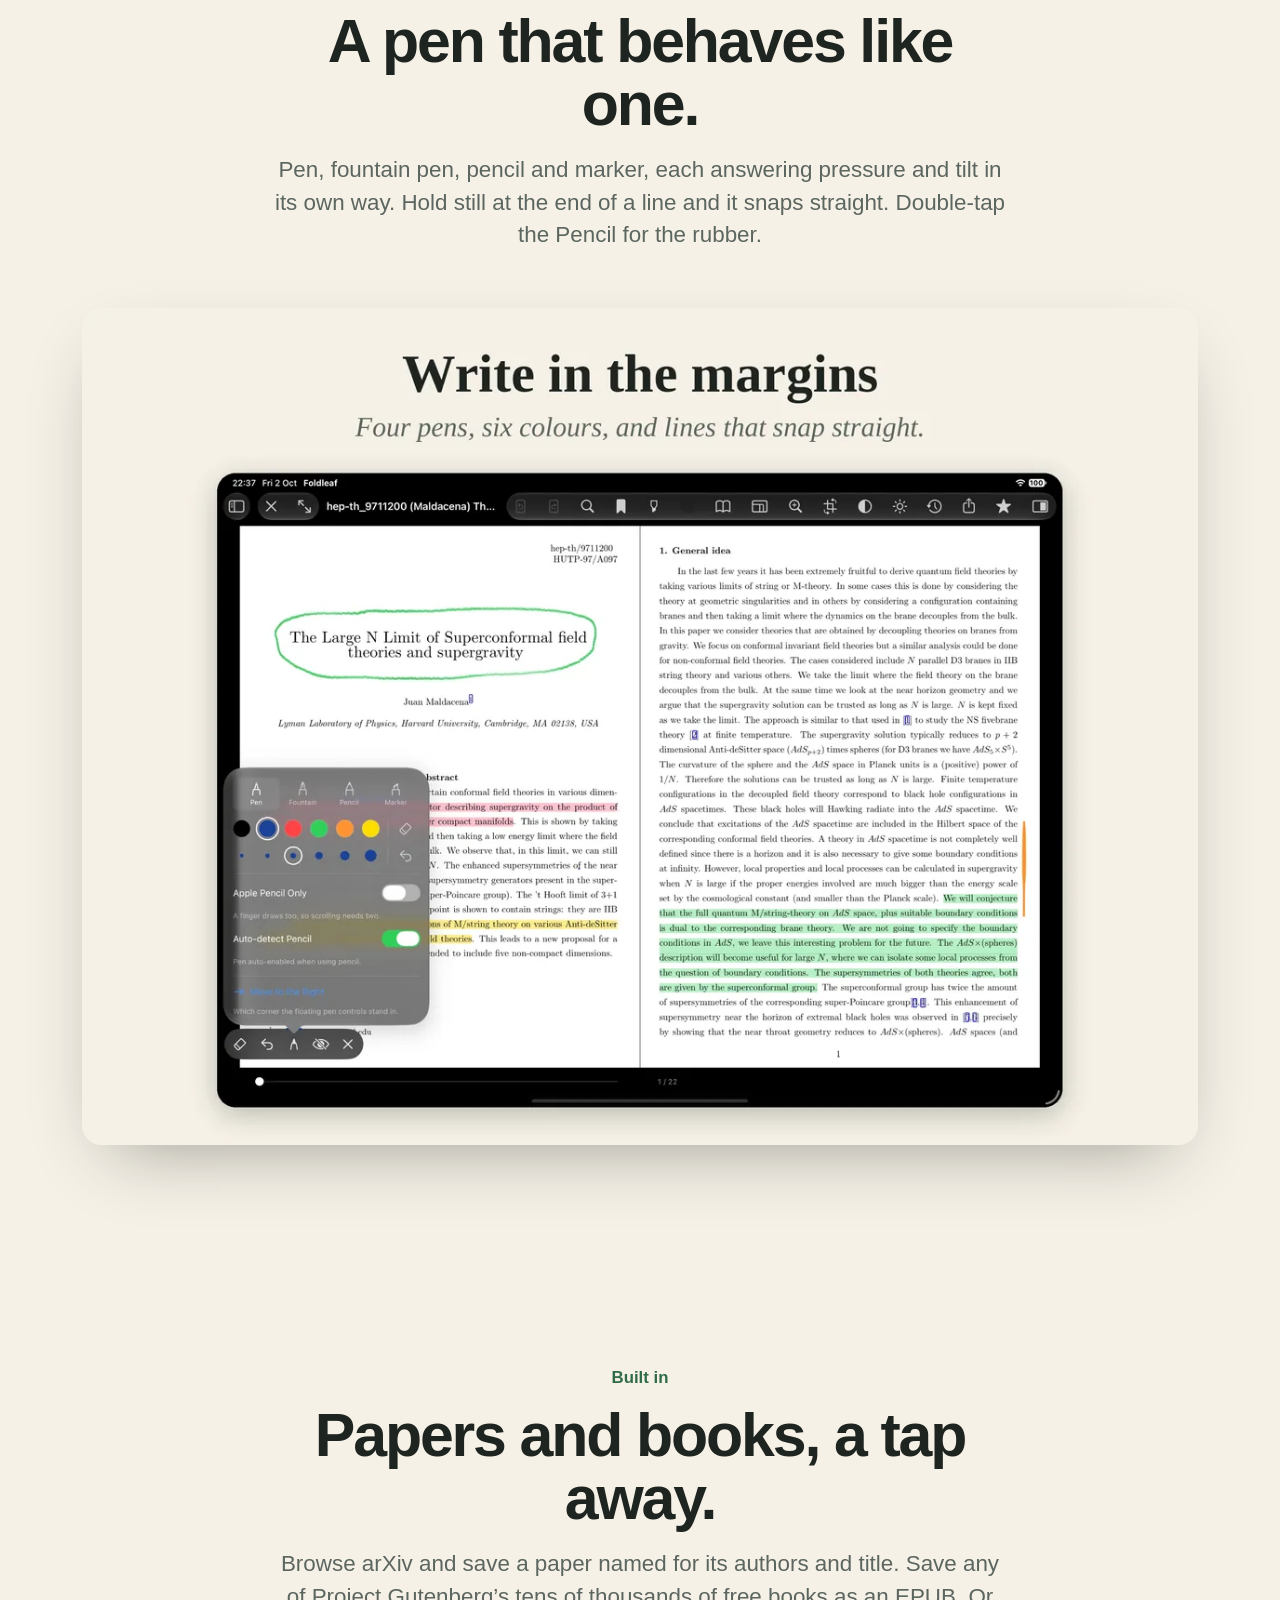
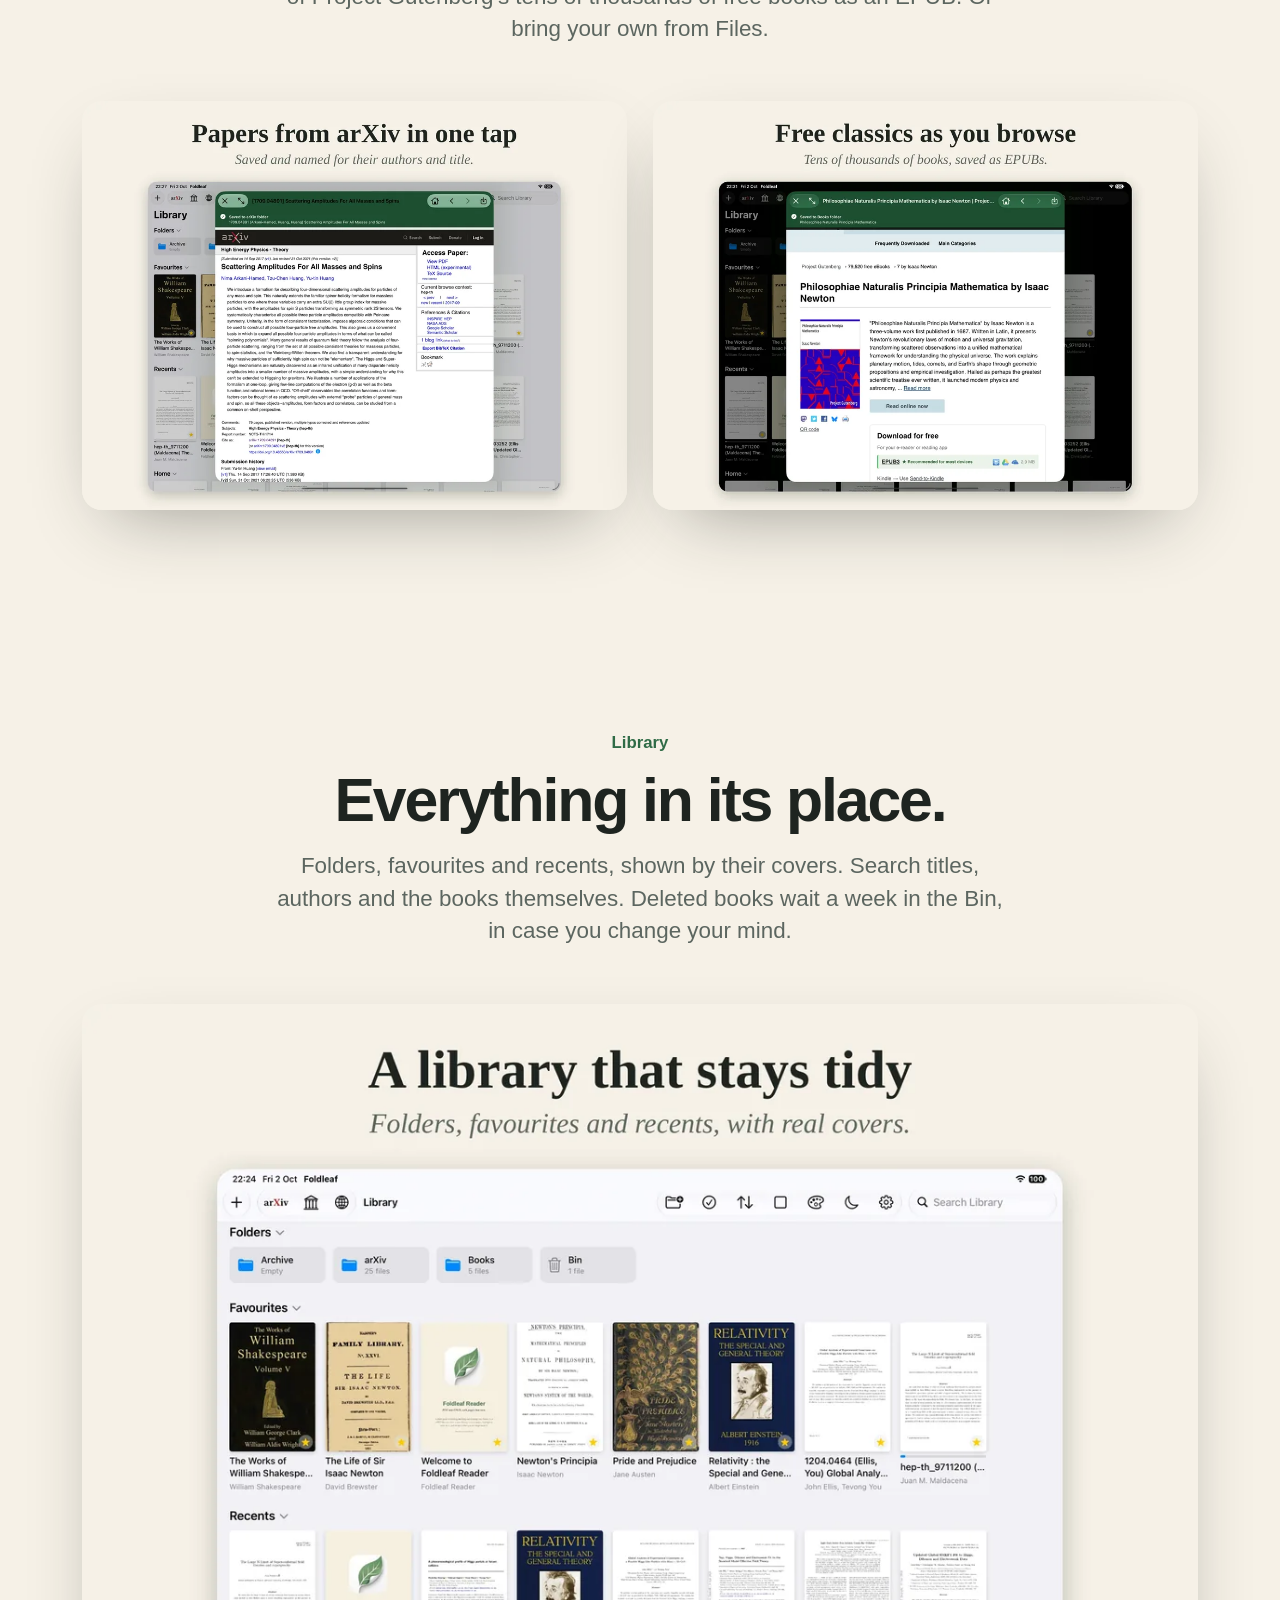
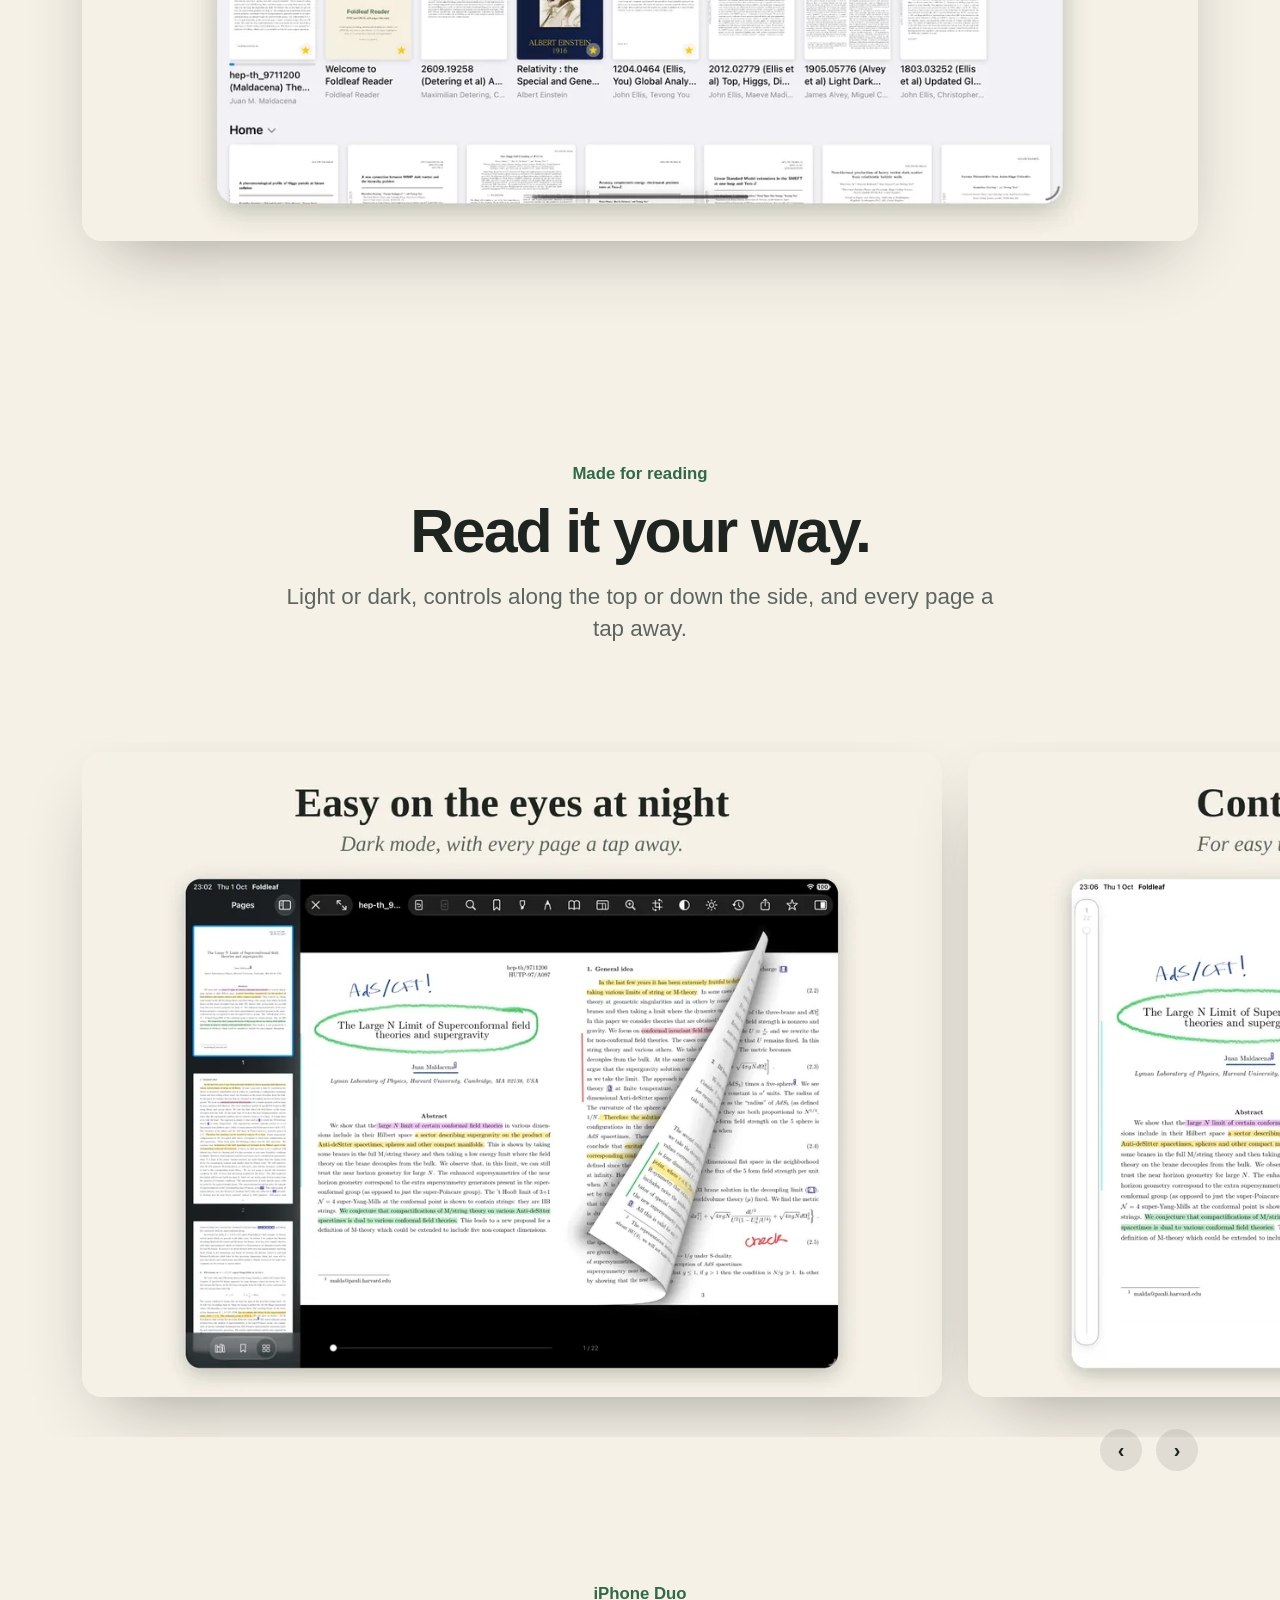
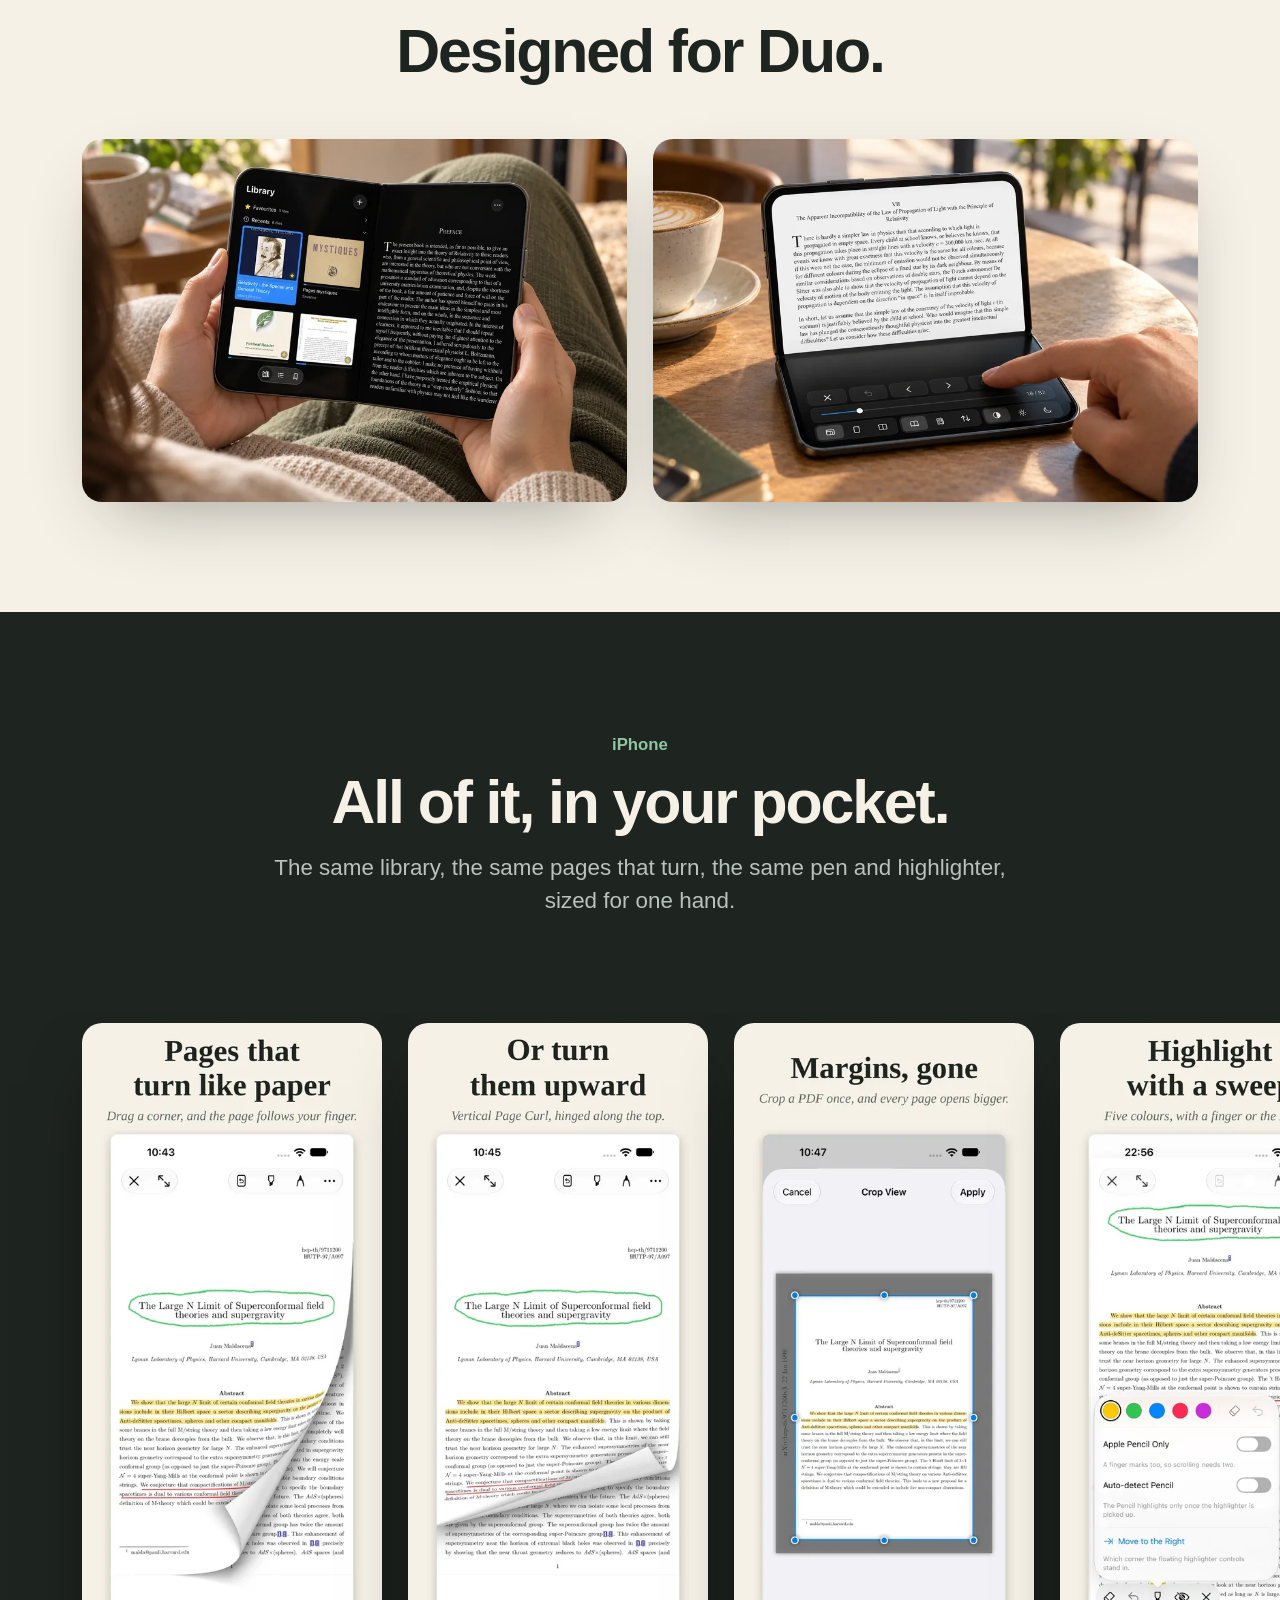
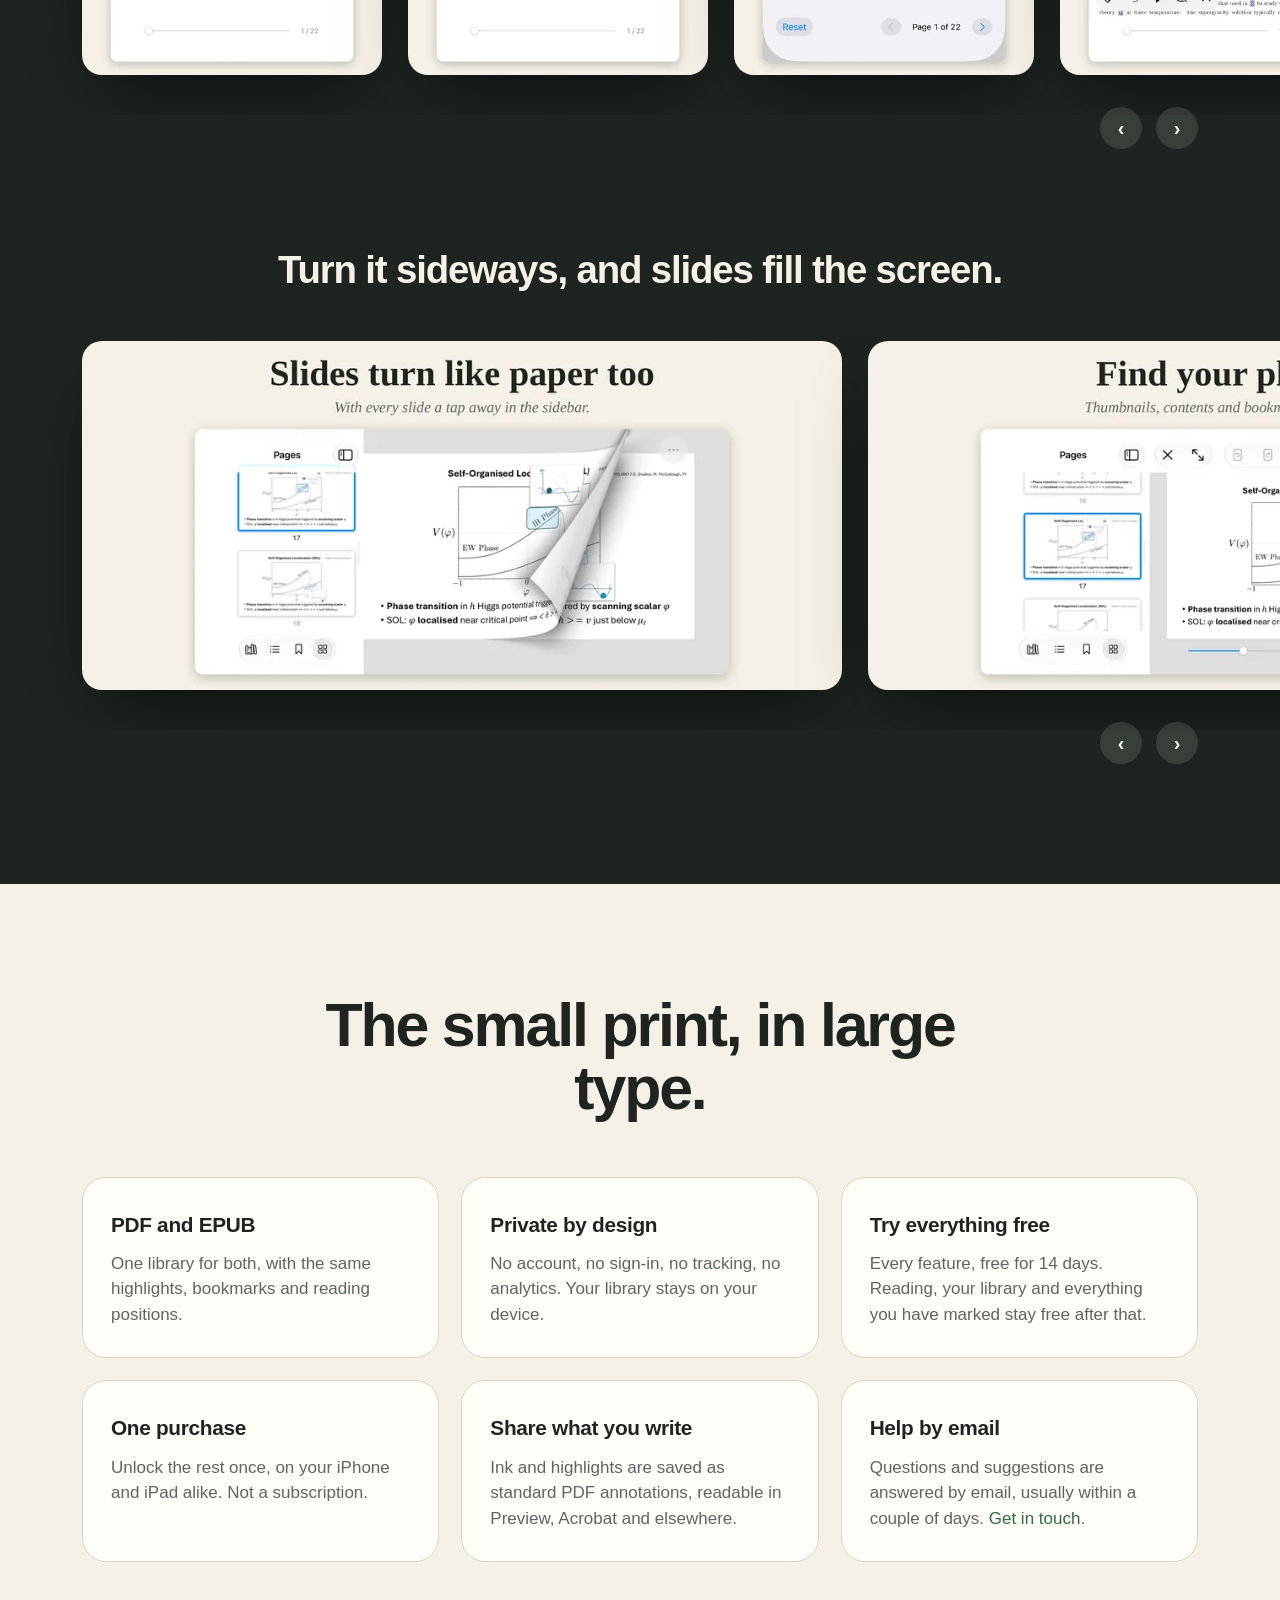
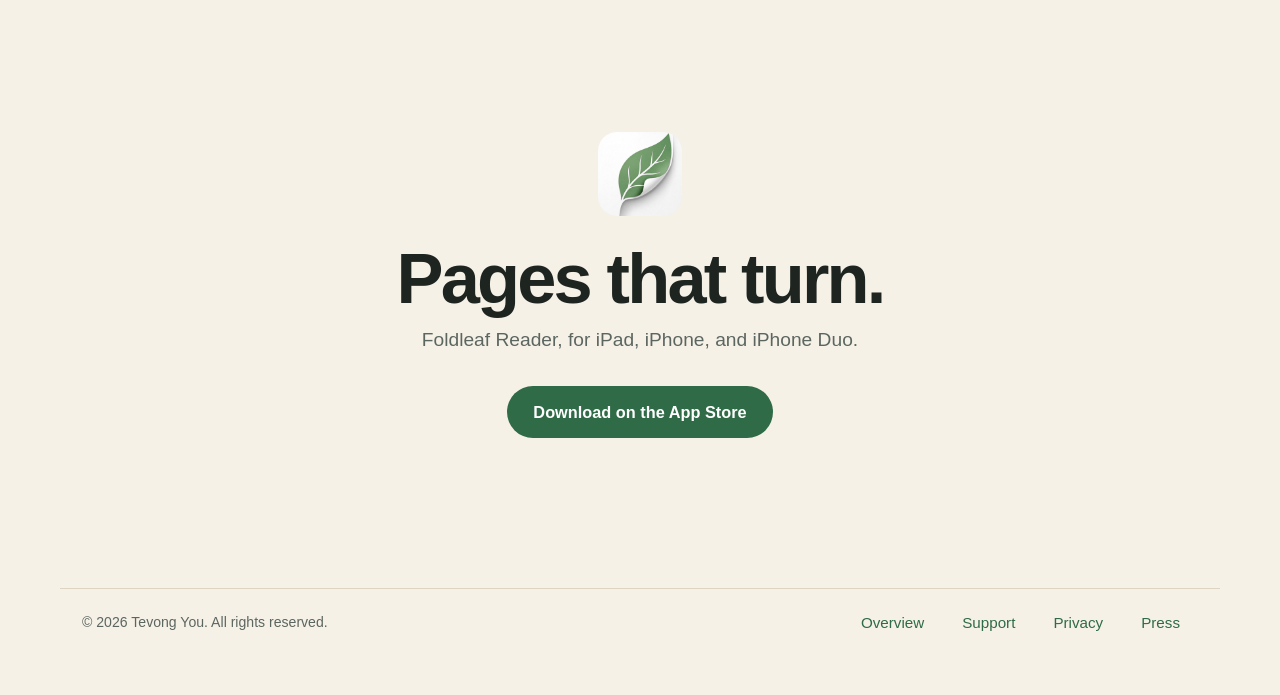
==== commit 12dc5c99: "iPad promo pictures for the page curl and the pen The page-curl promo picture takes the hero's place" ====
--- a/index.html
+++ b/index.html
@@ -80,10 +80,14 @@
 </div>
 </div>
 <div class="paddles"><button data-for="reviews" data-dir="-1" aria-label="Previous reviews">&#x2039;</button><button data-for="reviews" data-dir="1" aria-label="Next reviews">&#x203A;</button></div>
-<div class="stage" id="ipad"><img class="" src="images/ipad-page-curl-2000.webp" srcset="images/ipad-page-curl-1200.webp 1200w, images/ipad-page-curl-2000.webp 2000w" sizes="(max-width: 1160px) 100vw, 1116px" width="2752" height="2064" alt="A paper on iPad, its page curling over with handwriting and highlights on it." fetchpriority="high" decoding="async"></div>
+<div class="stage" id="ipad"><img class="" src="images/promo-ipad-curl-1536.webp" srcset="images/promo-ipad-curl-1200.webp 1200w, images/promo-ipad-curl-1536.webp 1536w" sizes="(max-width: 1160px) 100vw, 1116px" width="1536" height="1024" alt="Foldleaf on iPad in a reader&#x27;s hands, a paper&#x27;s page curling over under their thumb, with handwriting and highlights on it." fetchpriority="high" decoding="async"></div>
 </section>
 
 <section class="statement" aria-label="In short"><p><span class="w">A</span> <span class="w">reader</span> <span class="w">that</span> <span class="w">treats</span> <span class="w">a</span> <span class="w">document</span> <span class="w">as</span> <span class="w">paper.</span> <span class="w">Pages</span> <span class="w">turn</span> <span class="w">with</span> <span class="w">a</span> <span class="w">curl.</span> <span class="w">Margins</span> <span class="w">crop</span> <span class="w">away</span> <span class="w">once,</span> <span class="w">for</span> <span class="w">good.</span> <span class="w">And</span> <span class="w">the</span> <span class="w">pen</span> <span class="w">stays</span> <span class="w">where</span> <span class="w">you</span> <span class="w">put</span> <span class="w">it.</span></p></section>
+
+<section class="section" aria-label="The pen">
+<img class="shot reveal" style="--i:0" src="images/promo-ipad-pen-1536.webp" srcset="images/promo-ipad-pen-1200.webp 1200w, images/promo-ipad-pen-1536.webp 1536w" sizes="(max-width: 1160px) 100vw, 1116px" width="1536" height="1024" alt="Writing on a paper in Foldleaf on iPad with Apple Pencil, the pen&#x27;s options open beside the page." loading="lazy" decoding="async">
+</section>
 
 <section class="section" id="features">
 <div class="head reveal">
--- a/home.css
+++ b/home.css
@@ -61,6 +61,9 @@
 
 /* The sections. */
 .section { max-width: 1160px; margin: 0 auto; padding: 110px 22px; }
+/* A picture straight after the statement needs no more room above it than
+   the statement leaves below. */
+.statement + .section { padding-top: 0; }
 .head { text-align: center; max-width: 46rem; margin: 0 auto 56px; }
 .eyebrow { color: var(--leaf); font-weight: 600; font-size: 1.05rem; margin: 0 0 12px; }
 .head h2 { font-size: clamp(2.1rem, 5.4vw, 3.8rem); line-height: 1.04; letter-spacing: -0.035em; margin: 0 0 18px; }
